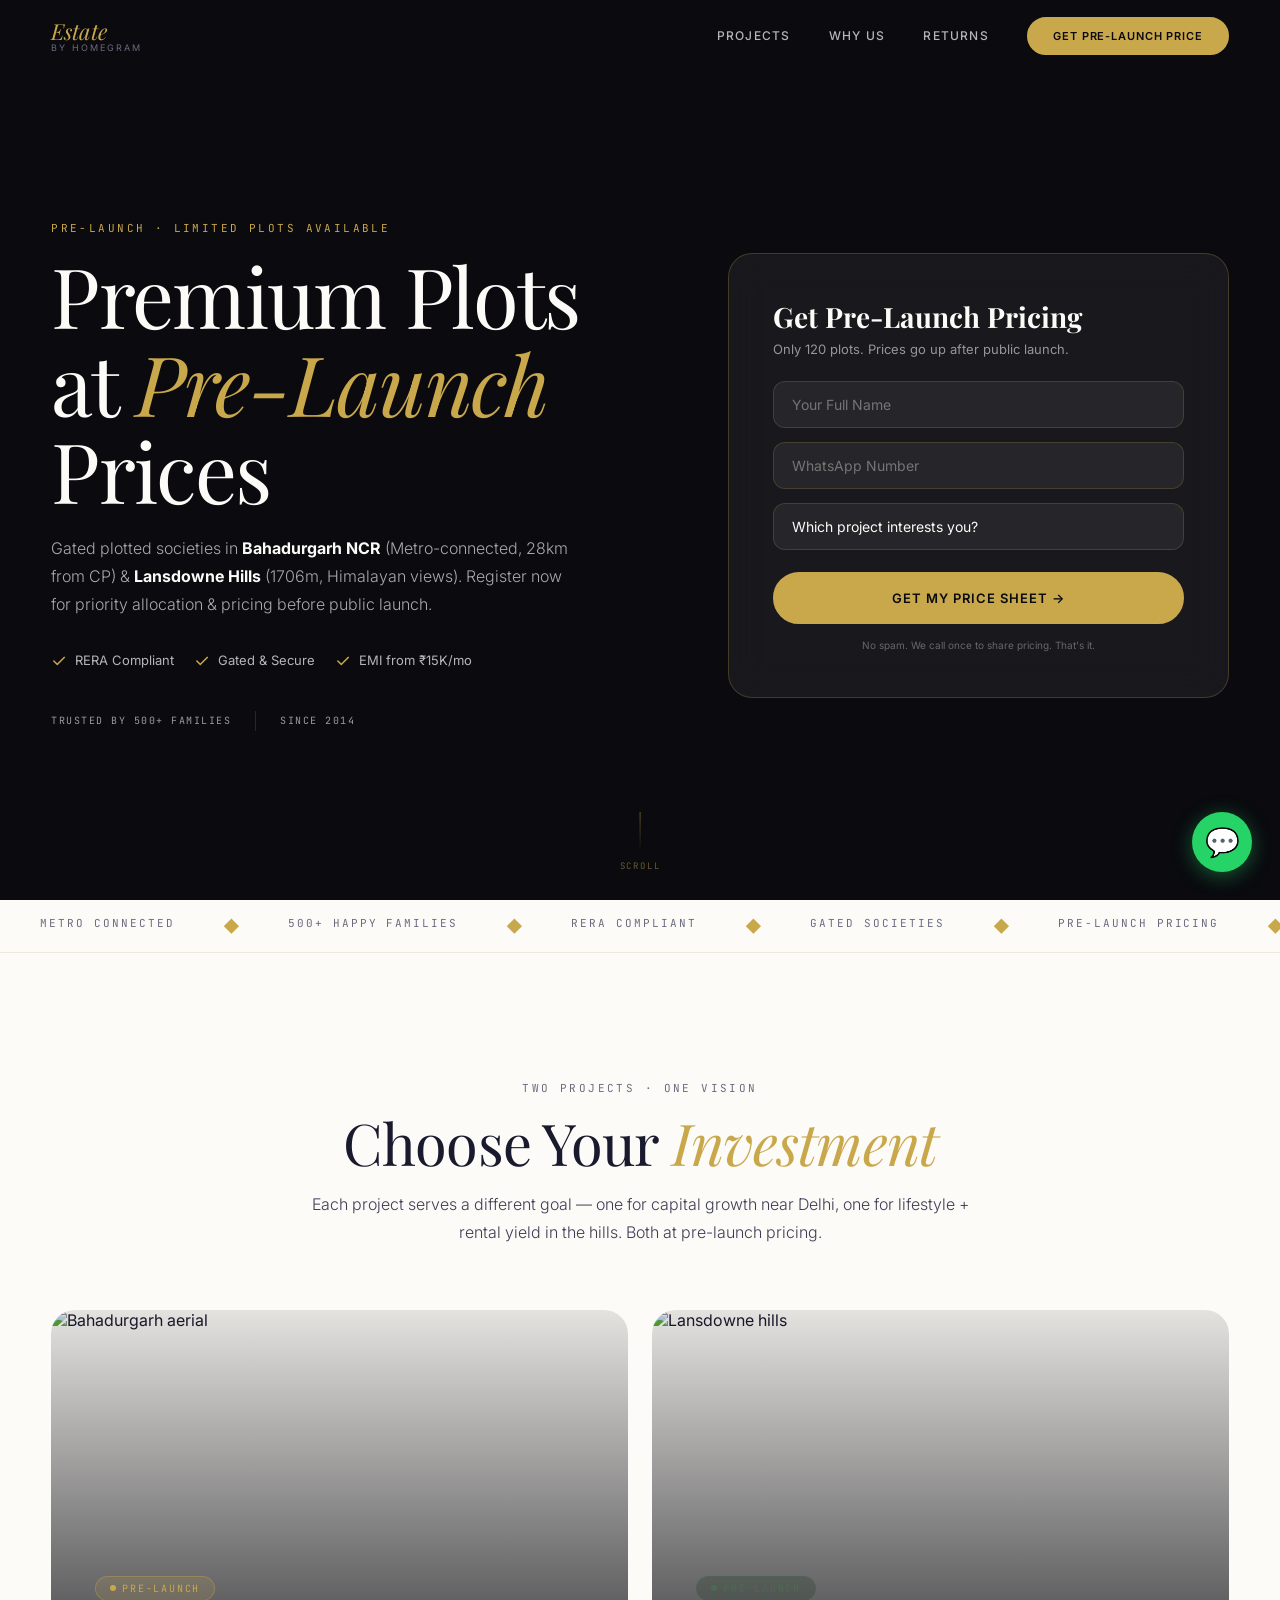
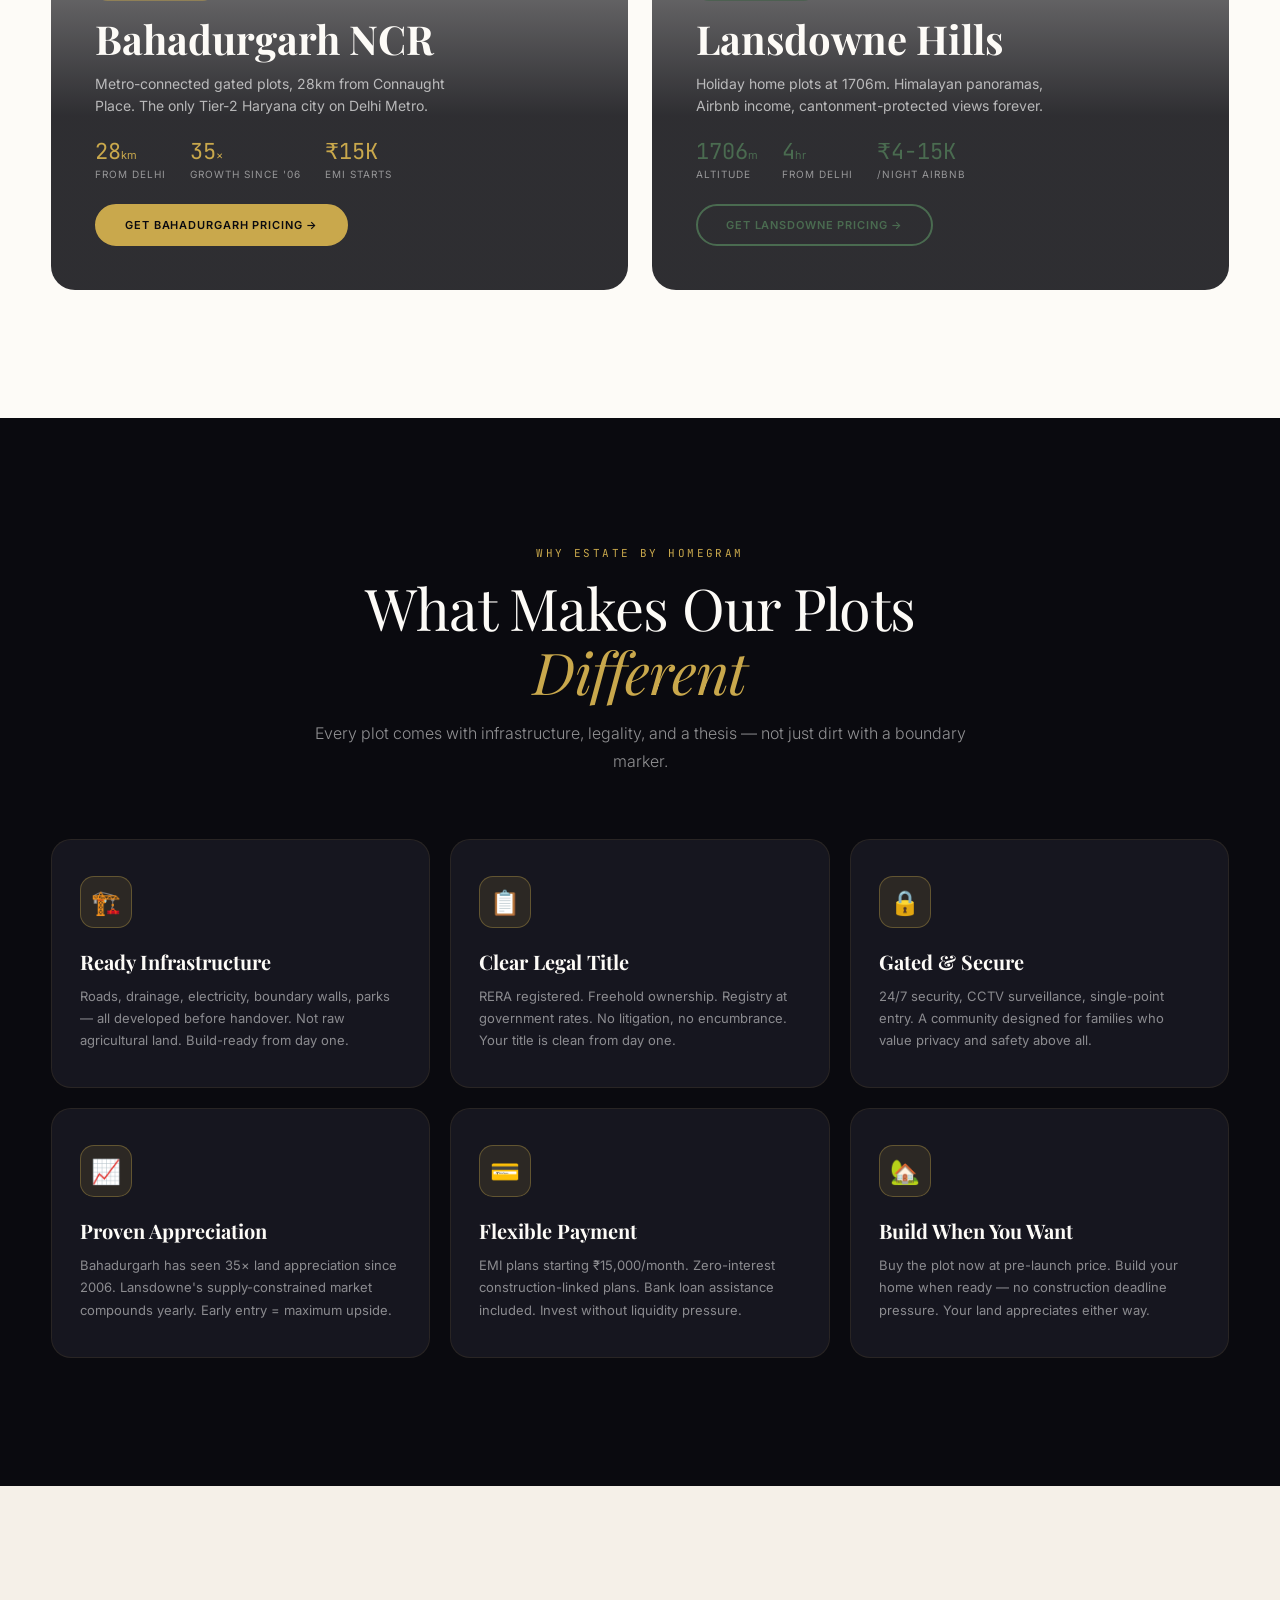
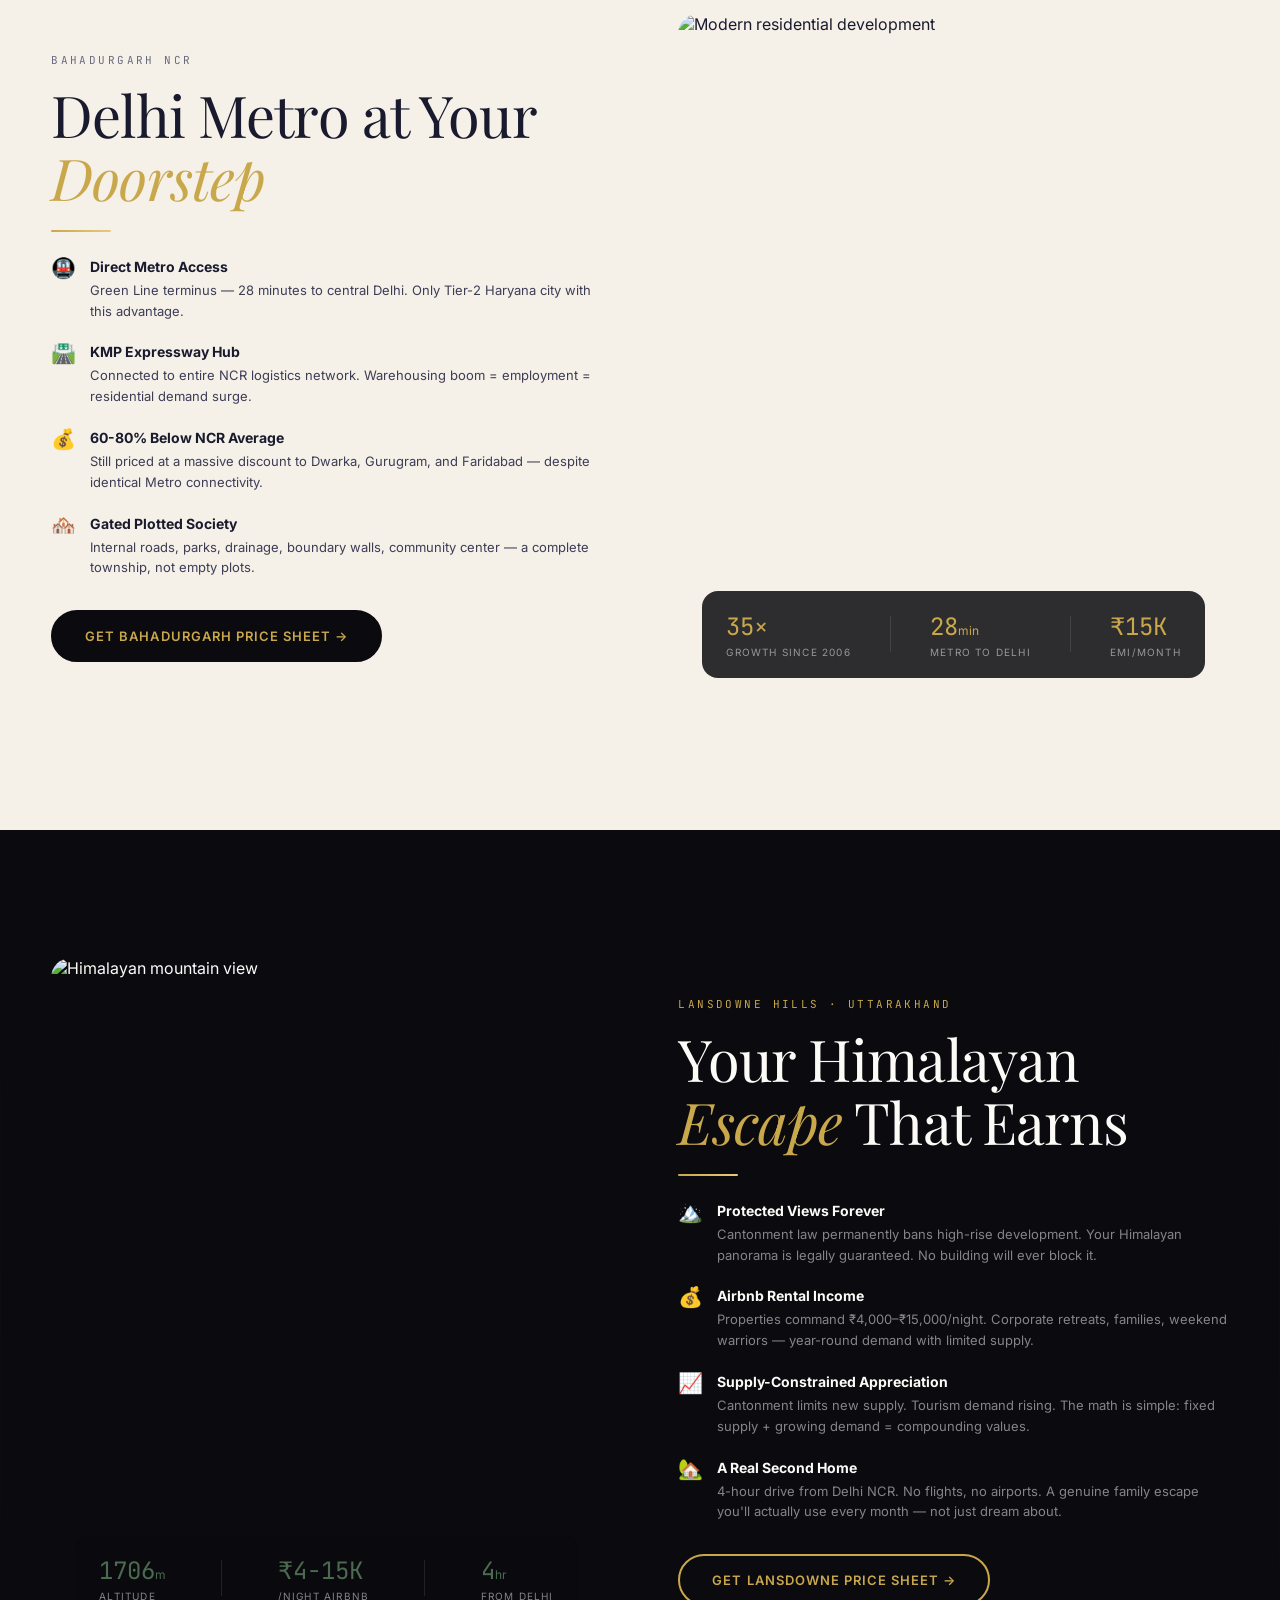
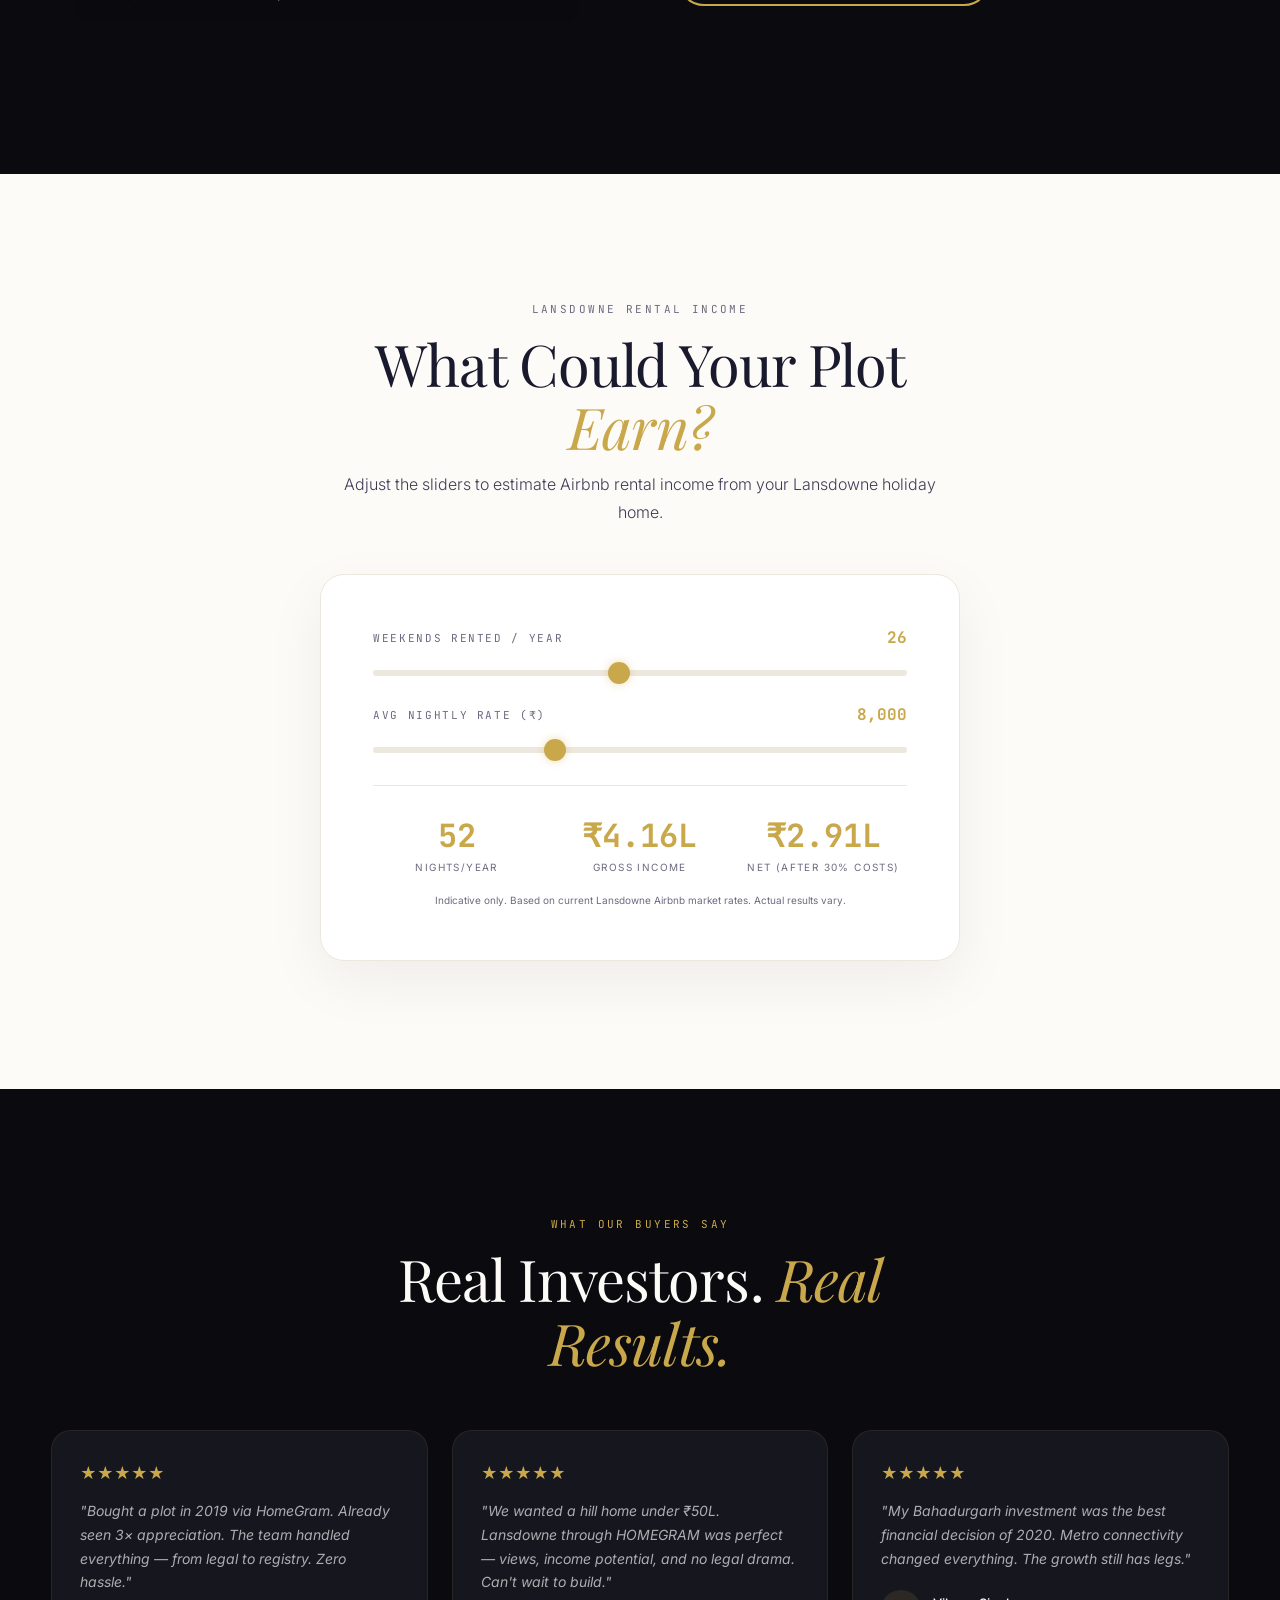
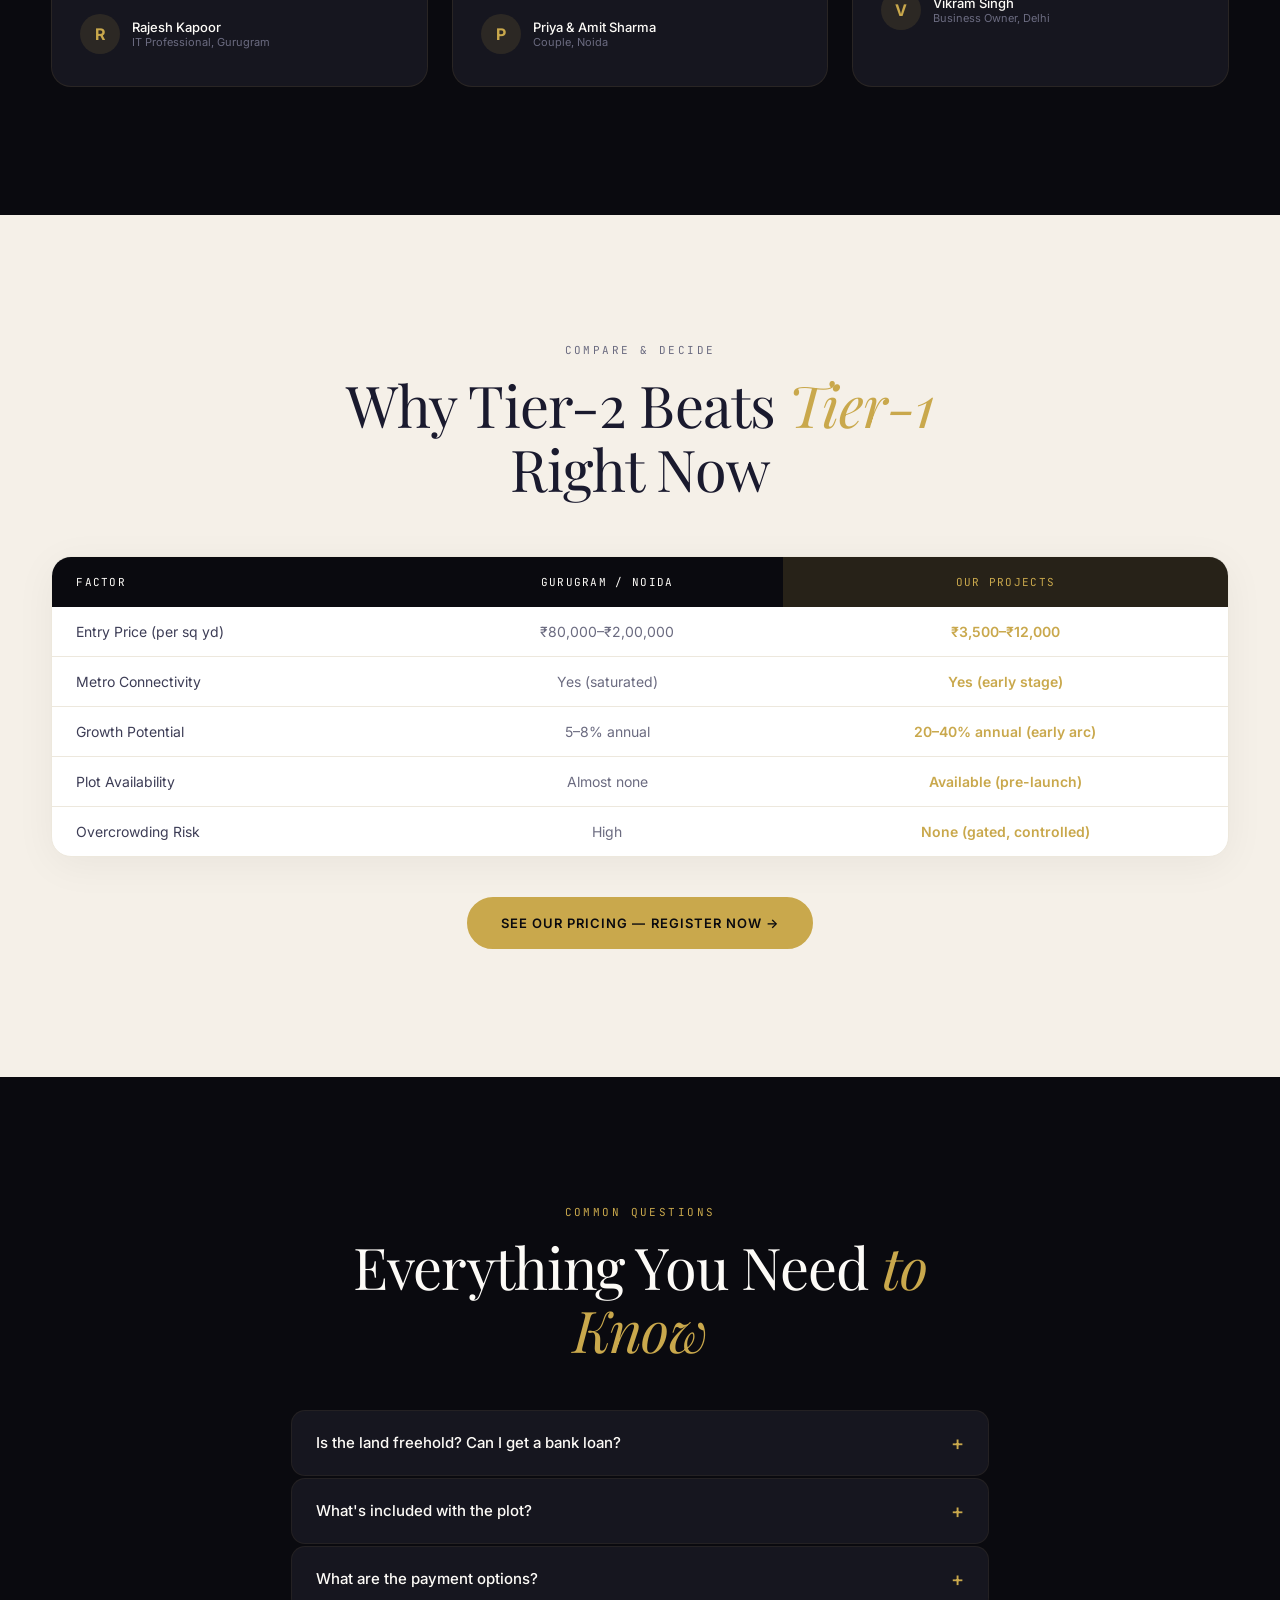
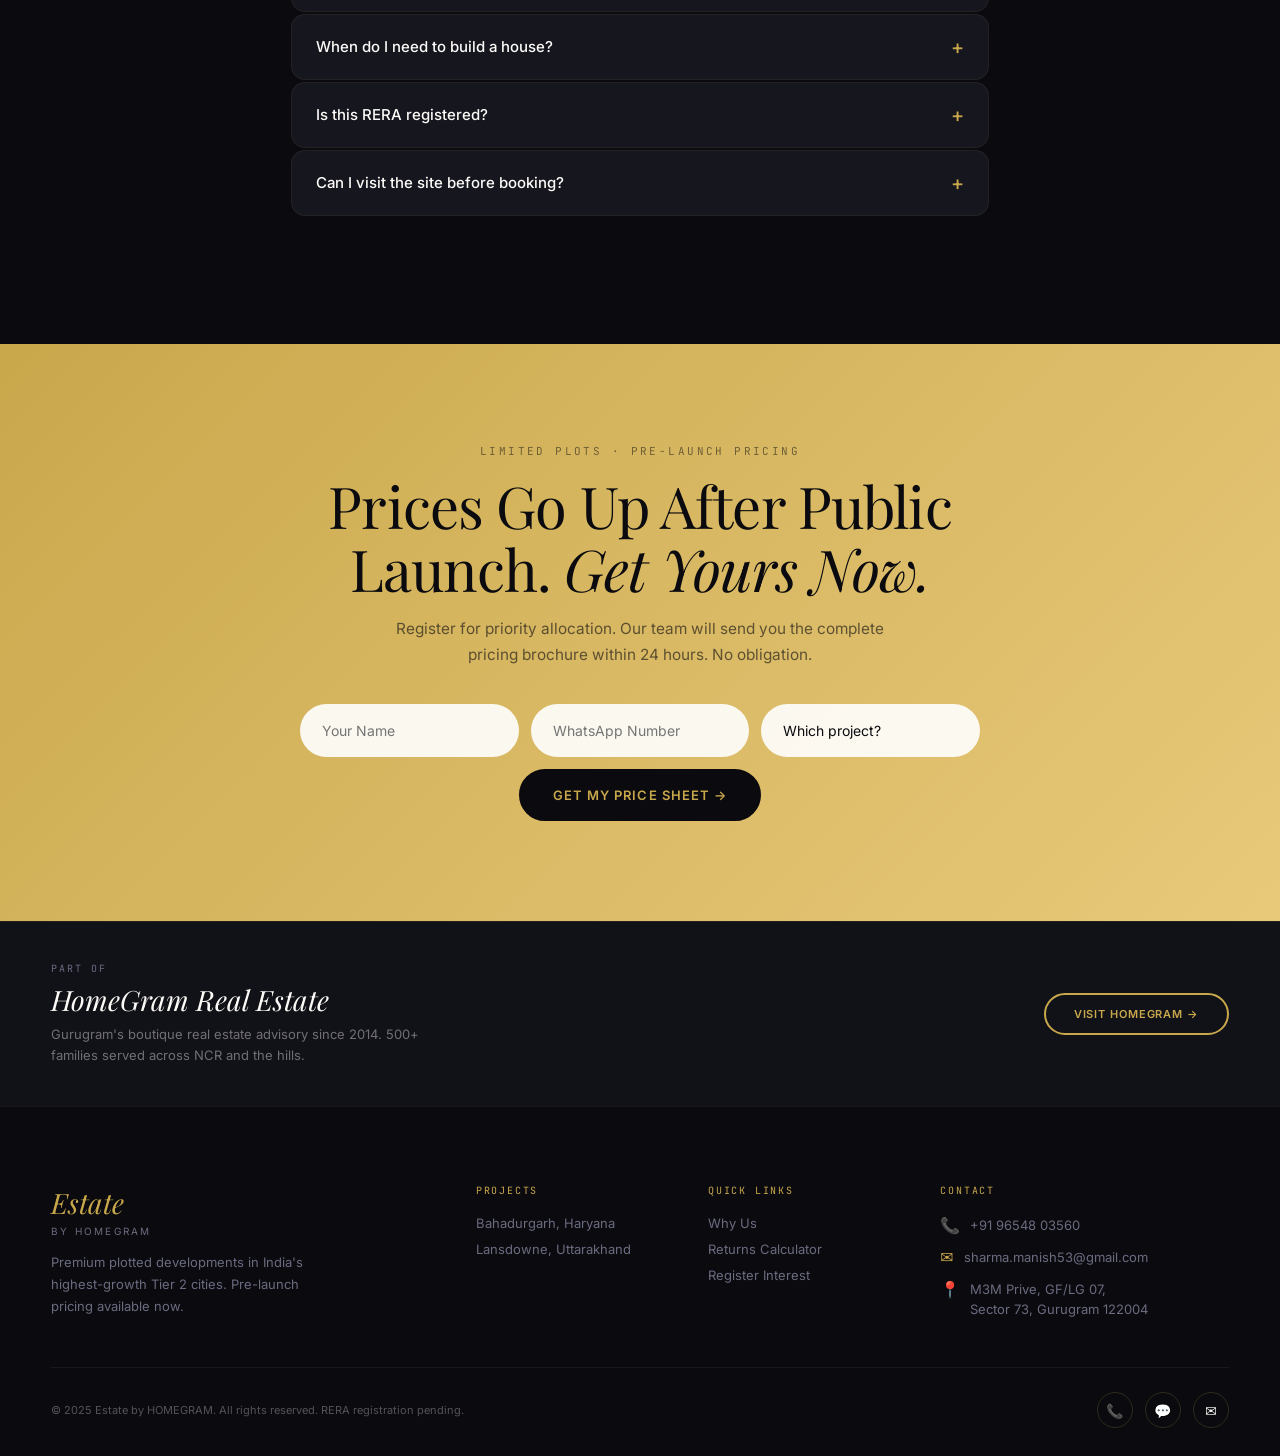
==== index.html @ 1da3786c "Complete redesign: lead-oriented animated landing page - Full viewport video hero with inline lead c" ====
<!DOCTYPE html>
<html lang="en">
<head>
<meta charset="UTF-8">
<meta name="viewport" content="width=device-width, initial-scale=1.0">
<title>Estate by HOMEGRAM — Premium Plotted Developments · Bahadurgarh NCR & Lansdowne Hills</title>
<meta name="description" content="Pre-launch pricing for premium gated plots in Bahadurgarh NCR (Metro-connected) & Lansdowne Hills (Himalayan views). Register for priority access.">
<link rel="preconnect" href="https://fonts.googleapis.com">
<link rel="preconnect" href="https://fonts.gstatic.com" crossorigin>
<link href="https://fonts.googleapis.com/css2?family=Playfair+Display:ital,wght@0,400;0,700;1,400&family=Inter:wght@300;400;500;600;700&family=JetBrains+Mono:wght@300;400&display=swap" rel="stylesheet">
<style>
*,*::before,*::after{box-sizing:border-box;margin:0;padding:0}
:root{
--gold:#C9A84C;--gold-lt:#E8C97A;--gold-glow:rgba(201,168,76,.12);--gold-dim:rgba(201,168,76,.35);
--ink:#0A0A0F;--ink-b:#111118;--ink-c:#16161F;--ink-d:#1C1C28;
--cream:#FDFBF7;--cream-warm:#F5F0E8;--cream-mid:#EDE8DD;
--sage:#2A3D2E;--sage-lt:#4A6B50;
--text-dark:#1A1A2E;--text-mid:#3D3D56;--text-lt:#6B6B80;
--ff-display:'Playfair Display',Georgia,serif;
--ff-body:'Inter',system-ui,sans-serif;
--ff-mono:'JetBrains Mono',monospace;
--ease-out:cubic-bezier(.2,.8,.2,1);--ease-expo:cubic-bezier(.19,1,.22,1);
--nav-h:72px;--max-w:1280px;
}
html{scroll-behavior:smooth;font-size:16px;-webkit-font-smoothing:antialiased}
body{font-family:var(--ff-body);font-weight:400;overflow-x:hidden;background:var(--ink);color:var(--cream)}
a{color:inherit;text-decoration:none}
img,video{display:block;max-width:100%;height:auto}
button{border:none;background:none;cursor:pointer;font-family:inherit}
input,textarea,select{font-family:inherit}
ul,ol{list-style:none}

/* UTILITY */
.container{max-width:var(--max-w);margin:0 auto;padding:0 clamp(20px,4vw,60px)}
.section-dark{background:var(--ink);color:var(--cream);padding:clamp(80px,10vw,140px) 0}
.section-light{background:var(--cream);color:var(--text-dark);padding:clamp(80px,10vw,140px) 0}
.section-cream{background:var(--cream-warm);color:var(--text-dark);padding:clamp(80px,10vw,140px) 0}
.section-gold{background:linear-gradient(135deg,var(--gold),var(--gold-lt));color:var(--ink);padding:clamp(60px,8vw,100px) 0}

.eyebrow{font-family:var(--ff-mono);font-size:11px;letter-spacing:.22em;text-transform:uppercase;margin-bottom:16px;display:block}
.eyebrow-gold{color:var(--gold)}
.eyebrow-dark{color:var(--text-lt)}

.heading-xl{font-family:var(--ff-display);font-weight:400;font-size:clamp(40px,6.5vw,88px);line-height:1.05;letter-spacing:-.02em}
.heading-lg{font-family:var(--ff-display);font-weight:400;font-size:clamp(32px,4.5vw,60px);line-height:1.1;letter-spacing:-.015em}
.heading-md{font-family:var(--ff-display);font-weight:400;font-size:clamp(24px,3vw,40px);line-height:1.15}
.body-lg{font-size:clamp(16px,1.2vw,18px);line-height:1.75;font-weight:300}
.gold-text{color:var(--gold)}
.text-center{text-align:center}

/* BUTTONS */
.btn{display:inline-flex;align-items:center;gap:10px;padding:16px 32px;font-size:13px;font-weight:600;letter-spacing:.08em;text-transform:uppercase;border-radius:60px;transition:all .3s var(--ease-out);cursor:pointer}
.btn-gold{background:var(--gold);color:var(--ink);border:2px solid var(--gold)}
.btn-gold:hover{background:var(--gold-lt);box-shadow:0 12px 40px rgba(201,168,76,.4);transform:translateY(-3px)}
.btn-outline-gold{border:2px solid var(--gold);color:var(--gold);background:transparent}
.btn-outline-gold:hover{background:var(--gold);color:var(--ink);box-shadow:0 8px 32px rgba(201,168,76,.3)}
.btn-white{background:#fff;color:var(--ink);border:2px solid #fff}
.btn-white:hover{background:transparent;color:#fff;border-color:#fff}
.btn-dark{background:var(--ink);color:var(--gold);border:2px solid var(--ink)}
.btn-dark:hover{background:var(--ink-b);box-shadow:0 8px 32px rgba(0,0,0,.3)}

/* REVEAL ANIMATIONS */
.reveal{opacity:0;transform:translateY(30px);transition:opacity .7s var(--ease-expo),transform .7s var(--ease-expo)}
.reveal.visible{opacity:1;transform:translateY(0)}
.reveal-d1{transition-delay:.1s}.reveal-d2{transition-delay:.2s}.reveal-d3{transition-delay:.3s}.reveal-d4{transition-delay:.4s}.reveal-d5{transition-delay:.5s}
@media(prefers-reduced-motion:reduce){.reveal{opacity:1;transform:none;transition:none}}

/* GOLD DIVIDER */
.gold-line{width:60px;height:2px;background:linear-gradient(90deg,var(--gold),var(--gold-lt));border-radius:2px;margin:20px 0}
.gold-line-center{margin:20px auto}
</style>
</head>
<body>


<!-- ============================================================
     STICKY NAV
     ============================================================ -->
<nav id="nav" style="position:fixed;top:0;left:0;right:0;height:var(--nav-h);z-index:9000;display:flex;align-items:center;padding:0 clamp(20px,4vw,60px);transition:background .4s,backdrop-filter .4s,border-color .4s;border-bottom:1px solid transparent;">
  <a href="#hero" style="margin-right:auto;display:flex;flex-direction:column;line-height:1;">
    <span style="font-family:var(--ff-display);font-style:italic;font-size:22px;color:var(--gold);">Estate</span>
    <span style="font-family:var(--ff-body);font-size:9px;letter-spacing:.22em;text-transform:uppercase;color:var(--text-lt);margin-top:1px;">by HOMEGRAM</span>
  </a>
  <div id="nav-links" style="display:flex;align-items:center;gap:clamp(20px,3vw,40px);">
    <a href="#projects" style="font-size:12px;font-weight:500;letter-spacing:.1em;text-transform:uppercase;color:rgba(255,255,255,.7);transition:color .25s;">Projects</a>
    <a href="#why-us" style="font-size:12px;font-weight:500;letter-spacing:.1em;text-transform:uppercase;color:rgba(255,255,255,.7);transition:color .25s;">Why Us</a>
    <a href="#calculator" style="font-size:12px;font-weight:500;letter-spacing:.1em;text-transform:uppercase;color:rgba(255,255,255,.7);transition:color .25s;">Returns</a>
    <a href="#register" class="btn btn-gold" style="padding:10px 24px;font-size:11px;">Get Pre-Launch Price</a>
  </div>
  <button id="hamburger" aria-label="Menu" style="display:none;flex-direction:column;gap:5px;width:28px;padding:4px 0;">
    <span style="display:block;height:2px;background:var(--cream);transition:transform .3s,opacity .3s;"></span>
    <span style="display:block;height:2px;background:var(--cream);transition:transform .3s,opacity .3s;"></span>
    <span style="display:block;height:2px;background:var(--cream);transition:transform .3s,opacity .3s;"></span>
  </button>
</nav>

<!-- ============================================================
     HERO — FULL VIEWPORT VIDEO BG + LEAD FORM
     ============================================================ -->
<section id="hero" style="position:relative;min-height:100svh;display:flex;align-items:center;overflow:hidden;">
  <!-- Video BG -->
  <video autoplay muted loop playsinline style="position:absolute;inset:0;width:100%;height:100%;object-fit:cover;opacity:.5;">
    <source src="https://videos.pexels.com/video-files/3571264/3571264-uhd_2560_1440_30fps.mp4" type="video/mp4">
  </video>
  <div style="position:absolute;inset:0;background:linear-gradient(160deg,rgba(10,10,15,.8) 0%,rgba(10,10,15,.4) 40%,rgba(10,10,15,.85) 100%);"></div>

  <div class="container" style="position:relative;z-index:10;display:grid;grid-template-columns:1.2fr 1fr;gap:clamp(40px,6vw,80px);align-items:center;padding-top:calc(var(--nav-h) + 40px);padding-bottom:60px;">
    <!-- Left: Copy -->
    <div>
      <span class="eyebrow eyebrow-gold reveal">Pre-Launch · Limited Plots Available</span>
      <h1 class="heading-xl reveal reveal-d1" style="color:var(--cream);">Premium Plots<br>at <em class="gold-text" style="font-style:italic;">Pre-Launch</em> Prices</h1>
      <p class="body-lg reveal reveal-d2" style="color:rgba(255,255,255,.65);max-width:520px;margin-top:20px;">Gated plotted societies in <strong style="color:var(--cream);">Bahadurgarh NCR</strong> (Metro-connected, 28km from CP) & <strong style="color:var(--cream);">Lansdowne Hills</strong> (1706m, Himalayan views). Register now for priority allocation & pricing before public launch.</p>
      <div style="display:flex;gap:20px;margin-top:32px;flex-wrap:wrap;" class="reveal reveal-d3">
        <div style="display:flex;align-items:center;gap:8px;"><span style="color:var(--gold);font-size:18px;">✓</span><span style="font-size:13px;color:rgba(255,255,255,.7);">RERA Compliant</span></div>
        <div style="display:flex;align-items:center;gap:8px;"><span style="color:var(--gold);font-size:18px;">✓</span><span style="font-size:13px;color:rgba(255,255,255,.7);">Gated & Secure</span></div>
        <div style="display:flex;align-items:center;gap:8px;"><span style="color:var(--gold);font-size:18px;">✓</span><span style="font-size:13px;color:rgba(255,255,255,.7);">EMI from ₹15K/mo</span></div>
      </div>
      <!-- Trust logos -->
      <div style="margin-top:40px;display:flex;align-items:center;gap:24px;opacity:.6;" class="reveal reveal-d4">
        <span style="font-family:var(--ff-mono);font-size:10px;letter-spacing:.15em;text-transform:uppercase;color:var(--cream);">Trusted by 500+ families</span>
        <span style="width:1px;height:20px;background:rgba(255,255,255,.2);"></span>
        <span style="font-family:var(--ff-mono);font-size:10px;letter-spacing:.15em;text-transform:uppercase;color:var(--cream);">Since 2014</span>
      </div>
    </div>

    <!-- Right: Lead Form -->
    <div class="reveal reveal-d2" style="background:rgba(255,255,255,.06);backdrop-filter:blur(20px);border:1px solid rgba(201,168,76,.25);border-radius:24px;padding:clamp(28px,4vw,44px);">
      <h3 style="font-family:var(--ff-display);font-size:clamp(20px,2.2vw,28px);color:var(--cream);margin-bottom:6px;">Get Pre-Launch Pricing</h3>
      <p style="font-size:13px;color:rgba(255,255,255,.55);margin-bottom:24px;">Only 120 plots. Prices go up after public launch.</p>
      <form id="hero-form" style="display:flex;flex-direction:column;gap:14px;">
        <input type="text" name="name" placeholder="Your Full Name" required style="padding:14px 18px;background:rgba(255,255,255,.06);border:1px solid rgba(201,168,76,.2);border-radius:12px;color:var(--cream);font-size:14px;outline:none;transition:border-color .3s;">
        <input type="tel" name="phone" placeholder="WhatsApp Number" required style="padding:14px 18px;background:rgba(255,255,255,.06);border:1px solid rgba(201,168,76,.2);border-radius:12px;color:var(--cream);font-size:14px;outline:none;transition:border-color .3s;">
        <select name="project" style="padding:14px 18px;background:rgba(255,255,255,.06);border:1px solid rgba(201,168,76,.2);border-radius:12px;color:var(--cream);font-size:14px;outline:none;-webkit-appearance:none;">
          <option value="" style="background:var(--ink);">Which project interests you?</option>
          <option value="bahadurgarh" style="background:var(--ink);">Bahadurgarh NCR (Metro City)</option>
          <option value="lansdowne" style="background:var(--ink);">Lansdowne Hills (Holiday Home)</option>
          <option value="both" style="background:var(--ink);">Both Projects</option>
        </select>
        <button type="submit" class="btn btn-gold" style="width:100%;justify-content:center;margin-top:8px;">
          Get My Price Sheet →
        </button>
        <p style="font-size:10px;color:rgba(255,255,255,.35);text-align:center;line-height:1.5;">No spam. We call once to share pricing. That's it.</p>
      </form>
    </div>
  </div>

  <!-- Scroll indicator -->
  <div style="position:absolute;bottom:28px;left:50%;transform:translateX(-50%);display:flex;flex-direction:column;align-items:center;gap:8px;opacity:.5;">
    <div style="width:1px;height:40px;background:linear-gradient(180deg,var(--gold),transparent);animation:pulse 2s ease-in-out infinite;"></div>
    <span style="font-family:var(--ff-mono);font-size:9px;letter-spacing:.2em;text-transform:uppercase;color:var(--gold);">Scroll</span>
  </div>
</section>


<!-- ============================================================
     SOCIAL PROOF TICKER (light band)
     ============================================================ -->
<div style="background:var(--cream);overflow:hidden;padding:16px 0;border-bottom:1px solid var(--cream-mid);">
  <div id="ticker" style="display:flex;width:max-content;animation:ticker 30s linear infinite;">
    <span style="font-family:var(--ff-mono);font-size:11px;letter-spacing:.18em;text-transform:uppercase;color:var(--text-lt);padding:0 40px;white-space:nowrap;">Metro Connected</span>
    <span style="color:var(--gold);padding:0 8px;">◆</span>
    <span style="font-family:var(--ff-mono);font-size:11px;letter-spacing:.18em;text-transform:uppercase;color:var(--text-lt);padding:0 40px;white-space:nowrap;">500+ Happy Families</span>
    <span style="color:var(--gold);padding:0 8px;">◆</span>
    <span style="font-family:var(--ff-mono);font-size:11px;letter-spacing:.18em;text-transform:uppercase;color:var(--text-lt);padding:0 40px;white-space:nowrap;">RERA Compliant</span>
    <span style="color:var(--gold);padding:0 8px;">◆</span>
    <span style="font-family:var(--ff-mono);font-size:11px;letter-spacing:.18em;text-transform:uppercase;color:var(--text-lt);padding:0 40px;white-space:nowrap;">Gated Societies</span>
    <span style="color:var(--gold);padding:0 8px;">◆</span>
    <span style="font-family:var(--ff-mono);font-size:11px;letter-spacing:.18em;text-transform:uppercase;color:var(--text-lt);padding:0 40px;white-space:nowrap;">Pre-Launch Pricing</span>
    <span style="color:var(--gold);padding:0 8px;">◆</span>
    <span style="font-family:var(--ff-mono);font-size:11px;letter-spacing:.18em;text-transform:uppercase;color:var(--text-lt);padding:0 40px;white-space:nowrap;">EMI from ₹15K/mo</span>
    <span style="color:var(--gold);padding:0 8px;">◆</span>
    <span style="font-family:var(--ff-mono);font-size:11px;letter-spacing:.18em;text-transform:uppercase;color:var(--text-lt);padding:0 40px;white-space:nowrap;">Himalayan Views</span>
    <span style="color:var(--gold);padding:0 8px;">◆</span>
    <span style="font-family:var(--ff-mono);font-size:11px;letter-spacing:.18em;text-transform:uppercase;color:var(--text-lt);padding:0 40px;white-space:nowrap;">Metro Connected</span>
    <span style="color:var(--gold);padding:0 8px;">◆</span>
    <span style="font-family:var(--ff-mono);font-size:11px;letter-spacing:.18em;text-transform:uppercase;color:var(--text-lt);padding:0 40px;white-space:nowrap;">500+ Happy Families</span>
    <span style="color:var(--gold);padding:0 8px;">◆</span>
    <span style="font-family:var(--ff-mono);font-size:11px;letter-spacing:.18em;text-transform:uppercase;color:var(--text-lt);padding:0 40px;white-space:nowrap;">RERA Compliant</span>
    <span style="color:var(--gold);padding:0 8px;">◆</span>
    <span style="font-family:var(--ff-mono);font-size:11px;letter-spacing:.18em;text-transform:uppercase;color:var(--text-lt);padding:0 40px;white-space:nowrap;">Gated Societies</span>
    <span style="color:var(--gold);padding:0 8px;">◆</span>
    <span style="font-family:var(--ff-mono);font-size:11px;letter-spacing:.18em;text-transform:uppercase;color:var(--text-lt);padding:0 40px;white-space:nowrap;">Pre-Launch Pricing</span>
    <span style="color:var(--gold);padding:0 8px;">◆</span>
  </div>
</div>

<!-- ============================================================
     TWO PROJECTS — LIGHT SECTION
     ============================================================ -->
<section id="projects" class="section-light">
  <div class="container">
    <div class="text-center" style="max-width:700px;margin:0 auto 64px;">
      <span class="eyebrow eyebrow-dark reveal">Two Projects · One Vision</span>
      <h2 class="heading-lg reveal reveal-d1" style="color:var(--text-dark);">Choose Your <em class="gold-text" style="font-style:italic;">Investment</em></h2>
      <p class="body-lg reveal reveal-d2" style="color:var(--text-mid);margin-top:16px;">Each project serves a different goal — one for capital growth near Delhi, one for lifestyle + rental yield in the hills. Both at pre-launch pricing.</p>
    </div>

    <div style="display:grid;grid-template-columns:1fr 1fr;gap:24px;">
      <!-- BAHADURGARH CARD -->
      <div class="reveal" style="position:relative;border-radius:24px;overflow:hidden;min-height:580px;display:flex;flex-direction:column;justify-content:flex-end;">
        <img src="https://images.unsplash.com/photo-1486325212027-8081e485255e?w=1000&q=80" alt="Bahadurgarh aerial" style="position:absolute;inset:0;width:100%;height:100%;object-fit:cover;transition:transform .8s var(--ease-expo);">
        <div style="position:absolute;inset:0;background:linear-gradient(180deg,rgba(10,10,15,.1) 0%,rgba(10,10,15,.85) 70%);"></div>
        <div style="position:relative;z-index:10;padding:clamp(28px,4vw,44px);">
          <div style="display:inline-flex;align-items:center;gap:6px;background:rgba(201,168,76,.15);border:1px solid var(--gold-dim);border-radius:999px;padding:5px 14px;font-family:var(--ff-mono);font-size:10px;letter-spacing:.18em;text-transform:uppercase;color:var(--gold);margin-bottom:16px;">
            <span style="width:6px;height:6px;background:var(--gold);border-radius:50%;animation:pulse 2s ease-in-out infinite;"></span>
            Pre-Launch
          </div>
          <h3 style="font-family:var(--ff-display);font-size:clamp(28px,3.5vw,40px);color:var(--cream);line-height:1.1;margin-bottom:12px;">Bahadurgarh NCR</h3>
          <p style="font-size:14px;color:rgba(255,255,255,.65);line-height:1.6;max-width:360px;margin-bottom:20px;">Metro-connected gated plots, 28km from Connaught Place. The only Tier-2 Haryana city on Delhi Metro.</p>
          <div style="display:flex;gap:24px;margin-bottom:24px;">
            <div><span style="font-family:var(--ff-mono);font-size:22px;color:var(--gold);">28</span><span style="font-size:11px;color:var(--gold);">km</span><div style="font-size:10px;color:rgba(255,255,255,.5);letter-spacing:.1em;text-transform:uppercase;margin-top:2px;">From Delhi</div></div>
            <div><span style="font-family:var(--ff-mono);font-size:22px;color:var(--gold);">35</span><span style="font-size:11px;color:var(--gold);">×</span><div style="font-size:10px;color:rgba(255,255,255,.5);letter-spacing:.1em;text-transform:uppercase;margin-top:2px;">Growth Since '06</div></div>
            <div><span style="font-family:var(--ff-mono);font-size:22px;color:var(--gold);">₹15K</span><div style="font-size:10px;color:rgba(255,255,255,.5);letter-spacing:.1em;text-transform:uppercase;margin-top:2px;">EMI Starts</div></div>
          </div>
          <a href="#register" class="btn btn-gold" style="padding:12px 28px;font-size:11px;">Get Bahadurgarh Pricing →</a>
        </div>
      </div>

      <!-- LANSDOWNE CARD -->
      <div class="reveal reveal-d2" style="position:relative;border-radius:24px;overflow:hidden;min-height:580px;display:flex;flex-direction:column;justify-content:flex-end;">
        <img src="https://images.unsplash.com/photo-1506905925346-21bda4d32df4?w=1000&q=80" alt="Lansdowne hills" style="position:absolute;inset:0;width:100%;height:100%;object-fit:cover;transition:transform .8s var(--ease-expo);">
        <div style="position:absolute;inset:0;background:linear-gradient(180deg,rgba(10,10,15,.1) 0%,rgba(10,10,15,.85) 70%);"></div>
        <div style="position:relative;z-index:10;padding:clamp(28px,4vw,44px);">
          <div style="display:inline-flex;align-items:center;gap:6px;background:rgba(42,61,46,.3);border:1px solid rgba(74,107,80,.5);border-radius:999px;padding:5px 14px;font-family:var(--ff-mono);font-size:10px;letter-spacing:.18em;text-transform:uppercase;color:var(--sage-lt);margin-bottom:16px;">
            <span style="width:6px;height:6px;background:var(--sage-lt);border-radius:50%;animation:pulse 2s ease-in-out infinite;"></span>
            Pre-Launch
          </div>
          <h3 style="font-family:var(--ff-display);font-size:clamp(28px,3.5vw,40px);color:var(--cream);line-height:1.1;margin-bottom:12px;">Lansdowne Hills</h3>
          <p style="font-size:14px;color:rgba(255,255,255,.65);line-height:1.6;max-width:360px;margin-bottom:20px;">Holiday home plots at 1706m. Himalayan panoramas, Airbnb income, cantonment-protected views forever.</p>
          <div style="display:flex;gap:24px;margin-bottom:24px;">
            <div><span style="font-family:var(--ff-mono);font-size:22px;color:var(--sage-lt);">1706</span><span style="font-size:11px;color:var(--sage-lt);">m</span><div style="font-size:10px;color:rgba(255,255,255,.5);letter-spacing:.1em;text-transform:uppercase;margin-top:2px;">Altitude</div></div>
            <div><span style="font-family:var(--ff-mono);font-size:22px;color:var(--sage-lt);">4</span><span style="font-size:11px;color:var(--sage-lt);">hr</span><div style="font-size:10px;color:rgba(255,255,255,.5);letter-spacing:.1em;text-transform:uppercase;margin-top:2px;">From Delhi</div></div>
            <div><span style="font-family:var(--ff-mono);font-size:22px;color:var(--sage-lt);">₹4-15K</span><div style="font-size:10px;color:rgba(255,255,255,.5);letter-spacing:.1em;text-transform:uppercase;margin-top:2px;">/Night Airbnb</div></div>
          </div>
          <a href="#register" class="btn btn-outline-gold" style="padding:12px 28px;font-size:11px;border-color:var(--sage-lt);color:var(--sage-lt);">Get Lansdowne Pricing →</a>
        </div>
      </div>
    </div>
  </div>
</section>


<!-- ============================================================
     USP GRID — DARK SECTION (Project-specific USPs, not city history)
     ============================================================ -->
<section id="why-us" class="section-dark">
  <div class="container">
    <div class="text-center" style="max-width:700px;margin:0 auto 64px;">
      <span class="eyebrow eyebrow-gold reveal">Why Estate by HOMEGRAM</span>
      <h2 class="heading-lg reveal reveal-d1">What Makes Our Plots <em class="gold-text" style="font-style:italic;">Different</em></h2>
      <p class="body-lg reveal reveal-d2" style="color:rgba(255,255,255,.55);margin-top:16px;">Every plot comes with infrastructure, legality, and a thesis — not just dirt with a boundary marker.</p>
    </div>

    <div style="display:grid;grid-template-columns:repeat(3,1fr);gap:20px;">
      <!-- USP 1 -->
      <div class="reveal" style="background:var(--ink-c);border:1px solid rgba(201,168,76,.1);border-radius:20px;padding:36px 28px;transition:border-color .3s,transform .4s var(--ease-expo);">
        <div style="width:52px;height:52px;background:var(--gold-glow);border:1px solid var(--gold-dim);border-radius:14px;display:flex;align-items:center;justify-content:center;font-size:24px;margin-bottom:20px;">🏗️</div>
        <h3 style="font-family:var(--ff-display);font-size:20px;color:var(--cream);margin-bottom:10px;">Ready Infrastructure</h3>
        <p style="font-size:13px;line-height:1.7;color:rgba(255,255,255,.5);">Roads, drainage, electricity, boundary walls, parks — all developed before handover. Not raw agricultural land. Build-ready from day one.</p>
      </div>
      <!-- USP 2 -->
      <div class="reveal reveal-d1" style="background:var(--ink-c);border:1px solid rgba(201,168,76,.1);border-radius:20px;padding:36px 28px;transition:border-color .3s,transform .4s var(--ease-expo);">
        <div style="width:52px;height:52px;background:var(--gold-glow);border:1px solid var(--gold-dim);border-radius:14px;display:flex;align-items:center;justify-content:center;font-size:24px;margin-bottom:20px;">📋</div>
        <h3 style="font-family:var(--ff-display);font-size:20px;color:var(--cream);margin-bottom:10px;">Clear Legal Title</h3>
        <p style="font-size:13px;line-height:1.7;color:rgba(255,255,255,.5);">RERA registered. Freehold ownership. Registry at government rates. No litigation, no encumbrance. Your title is clean from day one.</p>
      </div>
      <!-- USP 3 -->
      <div class="reveal reveal-d2" style="background:var(--ink-c);border:1px solid rgba(201,168,76,.1);border-radius:20px;padding:36px 28px;transition:border-color .3s,transform .4s var(--ease-expo);">
        <div style="width:52px;height:52px;background:var(--gold-glow);border:1px solid var(--gold-dim);border-radius:14px;display:flex;align-items:center;justify-content:center;font-size:24px;margin-bottom:20px;">🔒</div>
        <h3 style="font-family:var(--ff-display);font-size:20px;color:var(--cream);margin-bottom:10px;">Gated & Secure</h3>
        <p style="font-size:13px;line-height:1.7;color:rgba(255,255,255,.5);">24/7 security, CCTV surveillance, single-point entry. A community designed for families who value privacy and safety above all.</p>
      </div>
      <!-- USP 4 -->
      <div class="reveal" style="background:var(--ink-c);border:1px solid rgba(201,168,76,.1);border-radius:20px;padding:36px 28px;transition:border-color .3s,transform .4s var(--ease-expo);">
        <div style="width:52px;height:52px;background:var(--gold-glow);border:1px solid var(--gold-dim);border-radius:14px;display:flex;align-items:center;justify-content:center;font-size:24px;margin-bottom:20px;">📈</div>
        <h3 style="font-family:var(--ff-display);font-size:20px;color:var(--cream);margin-bottom:10px;">Proven Appreciation</h3>
        <p style="font-size:13px;line-height:1.7;color:rgba(255,255,255,.5);">Bahadurgarh has seen 35× land appreciation since 2006. Lansdowne's supply-constrained market compounds yearly. Early entry = maximum upside.</p>
      </div>
      <!-- USP 5 -->
      <div class="reveal reveal-d1" style="background:var(--ink-c);border:1px solid rgba(201,168,76,.1);border-radius:20px;padding:36px 28px;transition:border-color .3s,transform .4s var(--ease-expo);">
        <div style="width:52px;height:52px;background:var(--gold-glow);border:1px solid var(--gold-dim);border-radius:14px;display:flex;align-items:center;justify-content:center;font-size:24px;margin-bottom:20px;">💳</div>
        <h3 style="font-family:var(--ff-display);font-size:20px;color:var(--cream);margin-bottom:10px;">Flexible Payment</h3>
        <p style="font-size:13px;line-height:1.7;color:rgba(255,255,255,.5);">EMI plans starting ₹15,000/month. Zero-interest construction-linked plans. Bank loan assistance included. Invest without liquidity pressure.</p>
      </div>
      <!-- USP 6 -->
      <div class="reveal reveal-d2" style="background:var(--ink-c);border:1px solid rgba(201,168,76,.1);border-radius:20px;padding:36px 28px;transition:border-color .3s,transform .4s var(--ease-expo);">
        <div style="width:52px;height:52px;background:var(--gold-glow);border:1px solid var(--gold-dim);border-radius:14px;display:flex;align-items:center;justify-content:center;font-size:24px;margin-bottom:20px;">🏡</div>
        <h3 style="font-family:var(--ff-display);font-size:20px;color:var(--cream);margin-bottom:10px;">Build When You Want</h3>
        <p style="font-size:13px;line-height:1.7;color:rgba(255,255,255,.5);">Buy the plot now at pre-launch price. Build your home when ready — no construction deadline pressure. Your land appreciates either way.</p>
      </div>
    </div>
  </div>
</section>

<!-- ============================================================
     BAHADURGARH DEEP DIVE — LIGHT
     ============================================================ -->
<section class="section-cream">
  <div class="container">
    <div style="display:grid;grid-template-columns:1fr 1fr;gap:clamp(40px,6vw,80px);align-items:center;">
      <div>
        <span class="eyebrow eyebrow-dark reveal">Bahadurgarh NCR</span>
        <h2 class="heading-lg reveal reveal-d1" style="color:var(--text-dark);">Delhi Metro at Your <em class="gold-text" style="font-style:italic;">Doorstep</em></h2>
        <div class="gold-line reveal reveal-d2"></div>
        <div class="reveal reveal-d2" style="display:flex;flex-direction:column;gap:20px;margin-top:24px;">
          <div style="display:flex;gap:14px;align-items:flex-start;">
            <span style="color:var(--gold);font-size:20px;flex-shrink:0;">🚇</span>
            <div><strong style="font-size:14px;color:var(--text-dark);">Direct Metro Access</strong><p style="font-size:13px;color:var(--text-mid);line-height:1.6;margin-top:4px;">Green Line terminus — 28 minutes to central Delhi. Only Tier-2 Haryana city with this advantage.</p></div>
          </div>
          <div style="display:flex;gap:14px;align-items:flex-start;">
            <span style="color:var(--gold);font-size:20px;flex-shrink:0;">🛣️</span>
            <div><strong style="font-size:14px;color:var(--text-dark);">KMP Expressway Hub</strong><p style="font-size:13px;color:var(--text-mid);line-height:1.6;margin-top:4px;">Connected to entire NCR logistics network. Warehousing boom = employment = residential demand surge.</p></div>
          </div>
          <div style="display:flex;gap:14px;align-items:flex-start;">
            <span style="color:var(--gold);font-size:20px;flex-shrink:0;">💰</span>
            <div><strong style="font-size:14px;color:var(--text-dark);">60-80% Below NCR Average</strong><p style="font-size:13px;color:var(--text-mid);line-height:1.6;margin-top:4px;">Still priced at a massive discount to Dwarka, Gurugram, and Faridabad — despite identical Metro connectivity.</p></div>
          </div>
          <div style="display:flex;gap:14px;align-items:flex-start;">
            <span style="color:var(--gold);font-size:20px;flex-shrink:0;">🏘️</span>
            <div><strong style="font-size:14px;color:var(--text-dark);">Gated Plotted Society</strong><p style="font-size:13px;color:var(--text-mid);line-height:1.6;margin-top:4px;">Internal roads, parks, drainage, boundary walls, community center — a complete township, not empty plots.</p></div>
          </div>
        </div>
        <a href="#register" class="btn btn-dark reveal reveal-d3" style="margin-top:32px;">Get Bahadurgarh Price Sheet →</a>
      </div>
      <div class="reveal reveal-d2" style="position:relative;border-radius:20px;overflow:hidden;aspect-ratio:4/5;">
        <img src="https://images.unsplash.com/photo-1545324418-cc1a3fa10c00?w=800&q=80" alt="Modern residential development" style="width:100%;height:100%;object-fit:cover;">
        <div style="position:absolute;bottom:24px;left:24px;right:24px;background:rgba(10,10,15,.85);backdrop-filter:blur(12px);border-radius:16px;padding:20px 24px;display:flex;justify-content:space-between;align-items:center;">
          <div><span style="font-family:var(--ff-mono);font-size:24px;color:var(--gold);">35×</span><div style="font-size:10px;color:rgba(255,255,255,.5);letter-spacing:.12em;text-transform:uppercase;margin-top:4px;">Growth Since 2006</div></div>
          <div style="width:1px;height:36px;background:rgba(255,255,255,.1);"></div>
          <div><span style="font-family:var(--ff-mono);font-size:24px;color:var(--gold);">28</span><span style="font-size:12px;color:var(--gold);">min</span><div style="font-size:10px;color:rgba(255,255,255,.5);letter-spacing:.12em;text-transform:uppercase;margin-top:4px;">Metro to Delhi</div></div>
          <div style="width:1px;height:36px;background:rgba(255,255,255,.1);"></div>
          <div><span style="font-family:var(--ff-mono);font-size:24px;color:var(--gold);">₹15K</span><div style="font-size:10px;color:rgba(255,255,255,.5);letter-spacing:.12em;text-transform:uppercase;margin-top:4px;">EMI/Month</div></div>
        </div>
      </div>
    </div>
  </div>
</section>


<!-- ============================================================
     LANSDOWNE DEEP DIVE — DARK
     ============================================================ -->
<section class="section-dark" style="position:relative;overflow:hidden;">
  <div style="position:absolute;inset:0;opacity:.15;">
    <img src="https://images.unsplash.com/photo-1506905925346-21bda4d32df4?w=1600&q=60" alt="" style="width:100%;height:100%;object-fit:cover;">
  </div>
  <div style="position:absolute;inset:0;background:linear-gradient(180deg,var(--ink) 0%,rgba(10,10,15,.9) 50%,var(--ink) 100%);"></div>
  <div class="container" style="position:relative;z-index:10;">
    <div style="display:grid;grid-template-columns:1fr 1fr;gap:clamp(40px,6vw,80px);align-items:center;">
      <div class="reveal" style="position:relative;border-radius:20px;overflow:hidden;aspect-ratio:4/5;">
        <img src="https://images.unsplash.com/photo-1464822759023-fed622ff2c3b?w=800&q=80" alt="Himalayan mountain view" style="width:100%;height:100%;object-fit:cover;">
        <div style="position:absolute;bottom:24px;left:24px;right:24px;background:rgba(10,10,15,.85);backdrop-filter:blur(12px);border-radius:16px;padding:20px 24px;display:flex;justify-content:space-between;align-items:center;">
          <div><span style="font-family:var(--ff-mono);font-size:24px;color:var(--sage-lt);">1706</span><span style="font-size:12px;color:var(--sage-lt);">m</span><div style="font-size:10px;color:rgba(255,255,255,.5);letter-spacing:.12em;text-transform:uppercase;margin-top:4px;">Altitude</div></div>
          <div style="width:1px;height:36px;background:rgba(255,255,255,.1);"></div>
          <div><span style="font-family:var(--ff-mono);font-size:24px;color:var(--sage-lt);">₹4-15K</span><div style="font-size:10px;color:rgba(255,255,255,.5);letter-spacing:.12em;text-transform:uppercase;margin-top:4px;">/Night Airbnb</div></div>
          <div style="width:1px;height:36px;background:rgba(255,255,255,.1);"></div>
          <div><span style="font-family:var(--ff-mono);font-size:24px;color:var(--sage-lt);">4</span><span style="font-size:12px;color:var(--sage-lt);">hr</span><div style="font-size:10px;color:rgba(255,255,255,.5);letter-spacing:.12em;text-transform:uppercase;margin-top:4px;">From Delhi</div></div>
        </div>
      </div>
      <div>
        <span class="eyebrow eyebrow-gold reveal">Lansdowne Hills · Uttarakhand</span>
        <h2 class="heading-lg reveal reveal-d1">Your Himalayan <em class="gold-text" style="font-style:italic;">Escape</em> That Earns</h2>
        <div class="gold-line reveal reveal-d2"></div>
        <div class="reveal reveal-d2" style="display:flex;flex-direction:column;gap:20px;margin-top:24px;">
          <div style="display:flex;gap:14px;align-items:flex-start;">
            <span style="color:var(--sage-lt);font-size:20px;flex-shrink:0;">🏔️</span>
            <div><strong style="font-size:14px;color:var(--cream);">Protected Views Forever</strong><p style="font-size:13px;color:rgba(255,255,255,.5);line-height:1.6;margin-top:4px;">Cantonment law permanently bans high-rise development. Your Himalayan panorama is legally guaranteed. No building will ever block it.</p></div>
          </div>
          <div style="display:flex;gap:14px;align-items:flex-start;">
            <span style="color:var(--sage-lt);font-size:20px;flex-shrink:0;">💰</span>
            <div><strong style="font-size:14px;color:var(--cream);">Airbnb Rental Income</strong><p style="font-size:13px;color:rgba(255,255,255,.5);line-height:1.6;margin-top:4px;">Properties command ₹4,000–₹15,000/night. Corporate retreats, families, weekend warriors — year-round demand with limited supply.</p></div>
          </div>
          <div style="display:flex;gap:14px;align-items:flex-start;">
            <span style="color:var(--sage-lt);font-size:20px;flex-shrink:0;">📈</span>
            <div><strong style="font-size:14px;color:var(--cream);">Supply-Constrained Appreciation</strong><p style="font-size:13px;color:rgba(255,255,255,.5);line-height:1.6;margin-top:4px;">Cantonment limits new supply. Tourism demand rising. The math is simple: fixed supply + growing demand = compounding values.</p></div>
          </div>
          <div style="display:flex;gap:14px;align-items:flex-start;">
            <span style="color:var(--sage-lt);font-size:20px;flex-shrink:0;">🏡</span>
            <div><strong style="font-size:14px;color:var(--cream);">A Real Second Home</strong><p style="font-size:13px;color:rgba(255,255,255,.5);line-height:1.6;margin-top:4px;">4-hour drive from Delhi NCR. No flights, no airports. A genuine family escape you'll actually use every month — not just dream about.</p></div>
          </div>
        </div>
        <a href="#register" class="btn btn-outline-gold reveal reveal-d3" style="margin-top:32px;">Get Lansdowne Price Sheet →</a>
      </div>
    </div>
  </div>
</section>

<!-- ============================================================
     YIELD CALCULATOR — LIGHT SECTION
     ============================================================ -->
<section id="calculator" class="section-light">
  <div class="container">
    <div class="text-center" style="max-width:640px;margin:0 auto 48px;">
      <span class="eyebrow eyebrow-dark reveal">Lansdowne Rental Income</span>
      <h2 class="heading-lg reveal reveal-d1" style="color:var(--text-dark);">What Could Your Plot <em class="gold-text" style="font-style:italic;">Earn?</em></h2>
      <p class="body-lg reveal reveal-d2" style="color:var(--text-mid);margin-top:12px;">Adjust the sliders to estimate Airbnb rental income from your Lansdowne holiday home.</p>
    </div>
    <div class="reveal reveal-d2" style="max-width:640px;margin:0 auto;background:#fff;border:1px solid var(--cream-mid);border-radius:24px;padding:clamp(32px,5vw,52px);box-shadow:0 20px 60px rgba(0,0,0,.06);">
      <div style="display:flex;justify-content:space-between;align-items:center;margin-bottom:12px;">
        <label style="font-family:var(--ff-mono);font-size:11px;letter-spacing:.15em;text-transform:uppercase;color:var(--text-lt);">Weekends Rented / Year</label>
        <span id="calc-w-val" style="font-family:var(--ff-mono);font-size:16px;color:var(--gold);font-weight:700;">26</span>
      </div>
      <input type="range" id="calc-w" min="4" max="52" value="26" style="width:100%;height:6px;-webkit-appearance:none;appearance:none;background:var(--cream-mid);border-radius:6px;outline:none;margin-bottom:28px;cursor:pointer;">
      <div style="display:flex;justify-content:space-between;align-items:center;margin-bottom:12px;">
        <label style="font-family:var(--ff-mono);font-size:11px;letter-spacing:.15em;text-transform:uppercase;color:var(--text-lt);">Avg Nightly Rate (₹)</label>
        <span id="calc-r-val" style="font-family:var(--ff-mono);font-size:16px;color:var(--gold);font-weight:700;">8,000</span>
      </div>
      <input type="range" id="calc-r" min="3000" max="18000" value="8000" step="500" style="width:100%;height:6px;-webkit-appearance:none;appearance:none;background:var(--cream-mid);border-radius:6px;outline:none;margin-bottom:32px;cursor:pointer;">
      <div style="display:grid;grid-template-columns:repeat(3,1fr);gap:16px;padding-top:28px;border-top:1px solid var(--cream-mid);">
        <div style="text-align:center;"><div id="calc-nights" style="font-family:var(--ff-mono);font-size:clamp(22px,3vw,32px);color:var(--gold);font-weight:700;">52</div><div style="font-size:10px;letter-spacing:.14em;text-transform:uppercase;color:var(--text-lt);margin-top:4px;">Nights/Year</div></div>
        <div style="text-align:center;"><div id="calc-gross" style="font-family:var(--ff-mono);font-size:clamp(22px,3vw,32px);color:var(--gold);font-weight:700;">₹4.16L</div><div style="font-size:10px;letter-spacing:.14em;text-transform:uppercase;color:var(--text-lt);margin-top:4px;">Gross Income</div></div>
        <div style="text-align:center;"><div id="calc-net" style="font-family:var(--ff-mono);font-size:clamp(22px,3vw,32px);color:var(--gold);font-weight:700;">₹2.91L</div><div style="font-size:10px;letter-spacing:.14em;text-transform:uppercase;color:var(--text-lt);margin-top:4px;">Net (After 30% Costs)</div></div>
      </div>
      <p style="font-size:10px;color:var(--text-lt);text-align:center;margin-top:20px;line-height:1.5;">Indicative only. Based on current Lansdowne Airbnb market rates. Actual results vary.</p>
    </div>
  </div>
</section>


<!-- ============================================================
     TESTIMONIALS / SOCIAL PROOF — DARK
     ============================================================ -->
<section class="section-dark">
  <div class="container">
    <div class="text-center" style="max-width:640px;margin:0 auto 56px;">
      <span class="eyebrow eyebrow-gold reveal">What Our Buyers Say</span>
      <h2 class="heading-lg reveal reveal-d1">Real Investors. <em class="gold-text" style="font-style:italic;">Real Results.</em></h2>
    </div>
    <div style="display:grid;grid-template-columns:repeat(3,1fr);gap:24px;">
      <div class="reveal" style="background:var(--ink-c);border:1px solid rgba(201,168,76,.1);border-radius:20px;padding:32px 28px;">
        <div style="display:flex;gap:4px;margin-bottom:16px;color:var(--gold);font-size:16px;">★★★★★</div>
        <p style="font-size:14px;color:rgba(255,255,255,.65);line-height:1.7;font-style:italic;margin-bottom:20px;">"Bought a plot in 2019 via HomeGram. Already seen 3× appreciation. The team handled everything — from legal to registry. Zero hassle."</p>
        <div style="display:flex;align-items:center;gap:12px;">
          <div style="width:40px;height:40px;background:var(--gold-glow);border-radius:50%;display:flex;align-items:center;justify-content:center;font-size:16px;color:var(--gold);font-weight:700;">R</div>
          <div><div style="font-size:13px;color:var(--cream);font-weight:500;">Rajesh Kapoor</div><div style="font-size:11px;color:var(--text-lt);">IT Professional, Gurugram</div></div>
        </div>
      </div>
      <div class="reveal reveal-d1" style="background:var(--ink-c);border:1px solid rgba(201,168,76,.1);border-radius:20px;padding:32px 28px;">
        <div style="display:flex;gap:4px;margin-bottom:16px;color:var(--gold);font-size:16px;">★★★★★</div>
        <p style="font-size:14px;color:rgba(255,255,255,.65);line-height:1.7;font-style:italic;margin-bottom:20px;">"We wanted a hill home under ₹50L. Lansdowne through HOMEGRAM was perfect — views, income potential, and no legal drama. Can't wait to build."</p>
        <div style="display:flex;align-items:center;gap:12px;">
          <div style="width:40px;height:40px;background:var(--gold-glow);border-radius:50%;display:flex;align-items:center;justify-content:center;font-size:16px;color:var(--gold);font-weight:700;">P</div>
          <div><div style="font-size:13px;color:var(--cream);font-weight:500;">Priya & Amit Sharma</div><div style="font-size:11px;color:var(--text-lt);">Couple, Noida</div></div>
        </div>
      </div>
      <div class="reveal reveal-d2" style="background:var(--ink-c);border:1px solid rgba(201,168,76,.1);border-radius:20px;padding:32px 28px;">
        <div style="display:flex;gap:4px;margin-bottom:16px;color:var(--gold);font-size:16px;">★★★★★</div>
        <p style="font-size:14px;color:rgba(255,255,255,.65);line-height:1.7;font-style:italic;margin-bottom:20px;">"My Bahadurgarh investment was the best financial decision of 2020. Metro connectivity changed everything. The growth still has legs."</p>
        <div style="display:flex;align-items:center;gap:12px;">
          <div style="width:40px;height:40px;background:var(--gold-glow);border-radius:50%;display:flex;align-items:center;justify-content:center;font-size:16px;color:var(--gold);font-weight:700;">V</div>
          <div><div style="font-size:13px;color:var(--cream);font-weight:500;">Vikram Singh</div><div style="font-size:11px;color:var(--text-lt);">Business Owner, Delhi</div></div>
        </div>
      </div>
    </div>
  </div>
</section>

<!-- ============================================================
     COMPARISON TABLE — CREAM SECTION
     ============================================================ -->
<section class="section-cream">
  <div class="container">
    <div class="text-center" style="max-width:700px;margin:0 auto 56px;">
      <span class="eyebrow eyebrow-dark reveal">Compare & Decide</span>
      <h2 class="heading-lg reveal reveal-d1" style="color:var(--text-dark);">Why Tier-2 Beats <em class="gold-text" style="font-style:italic;">Tier-1</em> Right Now</h2>
    </div>
    <div class="reveal reveal-d2" style="background:#fff;border-radius:20px;overflow:hidden;box-shadow:0 8px 40px rgba(0,0,0,.05);border:1px solid var(--cream-mid);">
      <table style="width:100%;border-collapse:collapse;font-size:14px;">
        <thead>
          <tr style="background:var(--ink);color:var(--cream);">
            <th style="padding:18px 24px;text-align:left;font-family:var(--ff-mono);font-size:11px;letter-spacing:.12em;text-transform:uppercase;font-weight:400;">Factor</th>
            <th style="padding:18px 24px;text-align:center;font-family:var(--ff-mono);font-size:11px;letter-spacing:.12em;text-transform:uppercase;font-weight:400;">Gurugram / Noida</th>
            <th style="padding:18px 24px;text-align:center;font-family:var(--ff-mono);font-size:11px;letter-spacing:.12em;text-transform:uppercase;font-weight:400;background:rgba(201,168,76,.15);color:var(--gold);">Our Projects</th>
          </tr>
        </thead>
        <tbody>
          <tr style="border-bottom:1px solid var(--cream-mid);">
            <td style="padding:16px 24px;color:var(--text-mid);">Entry Price (per sq yd)</td>
            <td style="padding:16px 24px;text-align:center;color:var(--text-lt);">₹80,000–₹2,00,000</td>
            <td style="padding:16px 24px;text-align:center;color:var(--gold);font-weight:600;">₹3,500–₹12,000</td>
          </tr>
          <tr style="border-bottom:1px solid var(--cream-mid);">
            <td style="padding:16px 24px;color:var(--text-mid);">Metro Connectivity</td>
            <td style="padding:16px 24px;text-align:center;color:var(--text-lt);">Yes (saturated)</td>
            <td style="padding:16px 24px;text-align:center;color:var(--gold);font-weight:600;">Yes (early stage)</td>
          </tr>
          <tr style="border-bottom:1px solid var(--cream-mid);">
            <td style="padding:16px 24px;color:var(--text-mid);">Growth Potential</td>
            <td style="padding:16px 24px;text-align:center;color:var(--text-lt);">5–8% annual</td>
            <td style="padding:16px 24px;text-align:center;color:var(--gold);font-weight:600;">20–40% annual (early arc)</td>
          </tr>
          <tr style="border-bottom:1px solid var(--cream-mid);">
            <td style="padding:16px 24px;color:var(--text-mid);">Plot Availability</td>
            <td style="padding:16px 24px;text-align:center;color:var(--text-lt);">Almost none</td>
            <td style="padding:16px 24px;text-align:center;color:var(--gold);font-weight:600;">Available (pre-launch)</td>
          </tr>
          <tr>
            <td style="padding:16px 24px;color:var(--text-mid);">Overcrowding Risk</td>
            <td style="padding:16px 24px;text-align:center;color:var(--text-lt);">High</td>
            <td style="padding:16px 24px;text-align:center;color:var(--gold);font-weight:600;">None (gated, controlled)</td>
          </tr>
        </tbody>
      </table>
    </div>
    <div class="text-center reveal reveal-d3" style="margin-top:40px;">
      <a href="#register" class="btn btn-gold">See Our Pricing — Register Now →</a>
    </div>
  </div>
</section>

<!-- ============================================================
     FAQ — DARK
     ============================================================ -->
<section class="section-dark">
  <div class="container" style="max-width:800px;">
    <div class="text-center" style="margin-bottom:48px;">
      <span class="eyebrow eyebrow-gold reveal">Common Questions</span>
      <h2 class="heading-lg reveal reveal-d1">Everything You Need <em class="gold-text" style="font-style:italic;">to Know</em></h2>
    </div>
    <div style="display:flex;flex-direction:column;gap:2px;" class="reveal reveal-d2">
      <details style="background:var(--ink-c);border:1px solid rgba(201,168,76,.08);border-radius:14px;padding:0;">
        <summary style="padding:20px 24px;cursor:pointer;font-size:15px;font-weight:500;color:var(--cream);list-style:none;display:flex;justify-content:space-between;align-items:center;">Is the land freehold? Can I get a bank loan?<span style="color:var(--gold);font-size:20px;transition:transform .3s;">+</span></summary>
        <div style="padding:0 24px 20px;font-size:13px;color:rgba(255,255,255,.55);line-height:1.7;">Yes. All plots are freehold ownership with clean titles. Registry happens at government sub-registrar rates. Bank loans are available — we assist with documentation for all major banks including SBI, HDFC, and ICICI.</div>
      </details>
      <details style="background:var(--ink-c);border:1px solid rgba(201,168,76,.08);border-radius:14px;padding:0;">
        <summary style="padding:20px 24px;cursor:pointer;font-size:15px;font-weight:500;color:var(--cream);list-style:none;display:flex;justify-content:space-between;align-items:center;">What's included with the plot?<span style="color:var(--gold);font-size:20px;transition:transform .3s;">+</span></summary>
        <div style="padding:0 24px 20px;font-size:13px;color:rgba(255,255,255,.55);line-height:1.7;">Every plot comes within a gated society with internal roads (20–40 ft), underground drainage, electricity connections, boundary walls, landscaped parks, community center, and 24/7 security with CCTV. Not raw land — a complete residential environment.</div>
      </details>
      <details style="background:var(--ink-c);border:1px solid rgba(201,168,76,.08);border-radius:14px;padding:0;">
        <summary style="padding:20px 24px;cursor:pointer;font-size:15px;font-weight:500;color:var(--cream);list-style:none;display:flex;justify-content:space-between;align-items:center;">What are the payment options?<span style="color:var(--gold);font-size:20px;transition:transform .3s;">+</span></summary>
        <div style="padding:0 24px 20px;font-size:13px;color:rgba(255,255,255,.55);line-height:1.7;">Flexible plans: (1) Full payment with discount, (2) Construction-linked plan (pay in stages as development progresses), (3) EMI via bank loan starting from ₹15,000/month. No penalty for early closure.</div>
      </details>
      <details style="background:var(--ink-c);border:1px solid rgba(201,168,76,.08);border-radius:14px;padding:0;">
        <summary style="padding:20px 24px;cursor:pointer;font-size:15px;font-weight:500;color:var(--cream);list-style:none;display:flex;justify-content:space-between;align-items:center;">When do I need to build a house?<span style="color:var(--gold);font-size:20px;transition:transform .3s;">+</span></summary>
        <div style="padding:0 24px 20px;font-size:13px;color:rgba(255,255,255,.55);line-height:1.7;">There's no construction deadline. Buy the plot now at pre-launch prices, and build whenever suits your timeline — 1 year, 5 years, or 10 years from now. Your land appreciates regardless of whether you build.</div>
      </details>
      <details style="background:var(--ink-c);border:1px solid rgba(201,168,76,.08);border-radius:14px;padding:0;">
        <summary style="padding:20px 24px;cursor:pointer;font-size:15px;font-weight:500;color:var(--cream);list-style:none;display:flex;justify-content:space-between;align-items:center;">Is this RERA registered?<span style="color:var(--gold);font-size:20px;transition:transform .3s;">+</span></summary>
        <div style="padding:0 24px 20px;font-size:13px;color:rgba(255,255,255,.55);line-height:1.7;">Yes. Our projects are RERA-compliant (registration in progress for pre-launch phase). RERA number will be shared at booking. All documentation is transparent and legally verified before any handover.</div>
      </details>
      <details style="background:var(--ink-c);border:1px solid rgba(201,168,76,.08);border-radius:14px;padding:0;">
        <summary style="padding:20px 24px;cursor:pointer;font-size:15px;font-weight:500;color:var(--cream);list-style:none;display:flex;justify-content:space-between;align-items:center;">Can I visit the site before booking?<span style="color:var(--gold);font-size:20px;transition:transform .3s;">+</span></summary>
        <div style="padding:0 24px 20px;font-size:13px;color:rgba(255,255,255,.55);line-height:1.7;">Absolutely. We arrange free site visits every weekend for Bahadurgarh (pickup from Delhi Metro) and monthly group trips to Lansdowne. Register your interest and we'll schedule a visit within 7 days.</div>
      </details>
    </div>
  </div>
</section>


<!-- ============================================================
     FINAL CTA — GOLD SECTION + FORM
     ============================================================ -->
<section id="register" class="section-gold">
  <div class="container text-center">
    <span style="font-family:var(--ff-mono);font-size:11px;letter-spacing:.22em;text-transform:uppercase;color:rgba(10,10,15,.5);display:block;margin-bottom:16px;" class="reveal">Limited Plots · Pre-Launch Pricing</span>
    <h2 class="heading-lg reveal reveal-d1" style="color:var(--ink);max-width:700px;margin:0 auto;">Prices Go Up After Public Launch. <em style="font-style:italic;">Get Yours Now.</em></h2>
    <p style="font-size:clamp(15px,1.2vw,17px);color:rgba(10,10,15,.6);max-width:520px;margin:16px auto 0;line-height:1.7;" class="reveal reveal-d2">Register for priority allocation. Our team will send you the complete pricing brochure within 24 hours. No obligation.</p>
    <form id="bottom-form" class="reveal reveal-d3" style="margin-top:36px;display:flex;gap:12px;max-width:680px;margin-left:auto;margin-right:auto;flex-wrap:wrap;justify-content:center;">
      <input type="text" name="name" placeholder="Your Name" required style="flex:1;min-width:160px;padding:16px 20px;background:rgba(255,255,255,.9);border:2px solid transparent;border-radius:60px;font-size:14px;color:var(--ink);outline:none;transition:border-color .3s;">
      <input type="tel" name="phone" placeholder="WhatsApp Number" required style="flex:1;min-width:160px;padding:16px 20px;background:rgba(255,255,255,.9);border:2px solid transparent;border-radius:60px;font-size:14px;color:var(--ink);outline:none;transition:border-color .3s;">
      <select name="project" style="flex:1;min-width:180px;padding:16px 20px;background:rgba(255,255,255,.9);border:2px solid transparent;border-radius:60px;font-size:14px;color:var(--ink);outline:none;-webkit-appearance:none;">
        <option value="">Which project?</option>
        <option value="bahadurgarh">Bahadurgarh NCR</option>
        <option value="lansdowne">Lansdowne Hills</option>
        <option value="both">Both</option>
      </select>
      <button type="submit" class="btn btn-dark" style="flex-shrink:0;">Get My Price Sheet →</button>
    </form>
  </div>
</section>

<!-- ============================================================
     PARENT BRAND BAR
     ============================================================ -->
<div style="background:var(--ink-b);padding:40px 0;border-top:1px solid rgba(201,168,76,.1);">
  <div class="container" style="display:flex;align-items:center;justify-content:space-between;flex-wrap:wrap;gap:24px;">
    <div>
      <div style="font-family:var(--ff-mono);font-size:10px;letter-spacing:.2em;text-transform:uppercase;color:var(--text-lt);margin-bottom:6px;">Part of</div>
      <div style="font-family:var(--ff-display);font-style:italic;font-size:clamp(20px,2.2vw,28px);color:var(--cream);">HomeGram Real Estate</div>
      <p style="font-size:13px;color:rgba(255,255,255,.4);margin-top:6px;max-width:400px;line-height:1.6;">Gurugram's boutique real estate advisory since 2014. 500+ families served across NCR and the hills.</p>
    </div>
    <a href="https://aheadads.co.in/homegramv4/" target="_blank" rel="noopener" class="btn btn-outline-gold" style="padding:12px 28px;font-size:11px;">Visit HomeGram →</a>
  </div>
</div>

<!-- ============================================================
     FOOTER
     ============================================================ -->
<footer style="background:var(--ink);padding:clamp(48px,6vw,80px) 0 28px;border-top:1px solid rgba(201,168,76,.08);">
  <div class="container">
    <div style="display:grid;grid-template-columns:2fr 1fr 1fr 1.5fr;gap:40px;margin-bottom:48px;">
      <div>
        <div style="font-family:var(--ff-display);font-style:italic;font-size:28px;color:var(--gold);margin-bottom:4px;">Estate</div>
        <div style="font-size:10px;letter-spacing:.22em;text-transform:uppercase;color:var(--text-lt);">by HOMEGRAM</div>
        <p style="font-size:13px;color:var(--text-lt);line-height:1.7;margin-top:14px;max-width:260px;">Premium plotted developments in India's highest-growth Tier 2 cities. Pre-launch pricing available now.</p>
      </div>
      <div>
        <div style="font-family:var(--ff-mono);font-size:10px;letter-spacing:.18em;text-transform:uppercase;color:var(--gold);margin-bottom:18px;">Projects</div>
        <div style="display:flex;flex-direction:column;gap:10px;">
          <a href="#projects" style="font-size:13px;color:var(--text-lt);transition:color .25s;">Bahadurgarh, Haryana</a>
          <a href="#projects" style="font-size:13px;color:var(--text-lt);transition:color .25s;">Lansdowne, Uttarakhand</a>
        </div>
      </div>
      <div>
        <div style="font-family:var(--ff-mono);font-size:10px;letter-spacing:.18em;text-transform:uppercase;color:var(--gold);margin-bottom:18px;">Quick Links</div>
        <div style="display:flex;flex-direction:column;gap:10px;">
          <a href="#why-us" style="font-size:13px;color:var(--text-lt);transition:color .25s;">Why Us</a>
          <a href="#calculator" style="font-size:13px;color:var(--text-lt);transition:color .25s;">Returns Calculator</a>
          <a href="#register" style="font-size:13px;color:var(--text-lt);transition:color .25s;">Register Interest</a>
        </div>
      </div>
      <div>
        <div style="font-family:var(--ff-mono);font-size:10px;letter-spacing:.18em;text-transform:uppercase;color:var(--gold);margin-bottom:18px;">Contact</div>
        <div style="display:flex;flex-direction:column;gap:12px;">
          <div style="display:flex;gap:10px;align-items:center;"><span style="color:var(--gold);">📞</span><a href="tel:+919654803560" style="font-size:13px;color:var(--text-lt);">+91 96548 03560</a></div>
          <div style="display:flex;gap:10px;align-items:center;"><span style="color:var(--gold);">✉️</span><a href="mailto:sharma.manish53@gmail.com" style="font-size:13px;color:var(--text-lt);">sharma.manish53@gmail.com</a></div>
          <div style="display:flex;gap:10px;align-items:flex-start;"><span style="color:var(--gold);">📍</span><span style="font-size:13px;color:var(--text-lt);line-height:1.55;">M3M Prive, GF/LG 07,<br>Sector 73, Gurugram 122004</span></div>
        </div>
      </div>
    </div>
    <div style="border-top:1px solid rgba(255,255,255,.06);padding-top:24px;display:flex;justify-content:space-between;align-items:center;flex-wrap:wrap;gap:16px;">
      <p style="font-size:11px;color:rgba(255,255,255,.3);">© 2025 Estate by HOMEGRAM. All rights reserved. RERA registration pending.</p>
      <div style="display:flex;gap:12px;">
        <a href="tel:+919654803560" style="width:36px;height:36px;border:1px solid rgba(201,168,76,.2);border-radius:50%;display:flex;align-items:center;justify-content:center;font-size:14px;transition:border-color .3s,background .3s;" title="Call">📞</a>
        <a href="https://wa.me/919654803560" target="_blank" style="width:36px;height:36px;border:1px solid rgba(201,168,76,.2);border-radius:50%;display:flex;align-items:center;justify-content:center;font-size:14px;transition:border-color .3s,background .3s;" title="WhatsApp">💬</a>
        <a href="mailto:sharma.manish53@gmail.com" style="width:36px;height:36px;border:1px solid rgba(201,168,76,.2);border-radius:50%;display:flex;align-items:center;justify-content:center;font-size:14px;transition:border-color .3s,background .3s;" title="Email">✉️</a>
      </div>
    </div>
  </div>
</footer>

<!-- ============================================================
     FLOATING WHATSAPP BUTTON
     ============================================================ -->
<a href="https://wa.me/919654803560?text=Hi%2C%20I%27m%20interested%20in%20Estate%20by%20HOMEGRAM%20plots.%20Please%20share%20pricing." target="_blank" id="wa-float" style="position:fixed;bottom:28px;right:28px;z-index:9999;width:60px;height:60px;background:#25D366;border-radius:50%;display:flex;align-items:center;justify-content:center;font-size:28px;box-shadow:0 4px 20px rgba(37,211,102,.4);transition:transform .3s var(--ease-out),box-shadow .3s;animation:waFloat 3s ease-in-out infinite;">
  💬
</a>

<!-- ============================================================
     STICKY MOBILE CTA BAR
     ============================================================ -->
<div id="mobile-cta" style="display:none;position:fixed;bottom:0;left:0;right:0;z-index:8999;background:var(--ink);border-top:1px solid var(--gold-dim);padding:12px 16px;gap:10px;align-items:center;justify-content:center;">
  <a href="tel:+919654803560" style="flex:1;text-align:center;padding:12px;background:var(--gold);color:var(--ink);border-radius:10px;font-size:13px;font-weight:600;">📞 Call Now</a>
  <a href="https://wa.me/919654803560" target="_blank" style="flex:1;text-align:center;padding:12px;background:#25D366;color:#fff;border-radius:10px;font-size:13px;font-weight:600;">💬 WhatsApp</a>
  <a href="#register" style="flex:1;text-align:center;padding:12px;border:1px solid var(--gold);color:var(--gold);border-radius:10px;font-size:13px;font-weight:600;">Get Price</a>
</div>


<!-- ============================================================
     JAVASCRIPT
     ============================================================ -->
<script>
/* NAV SCROLL */
const nav = document.getElementById('nav');
window.addEventListener('scroll', () => {
  if (window.scrollY > 60) {
    nav.style.background = 'rgba(10,10,15,.92)';
    nav.style.backdropFilter = 'blur(20px)';
    nav.style.borderColor = 'rgba(201,168,76,.12)';
  } else {
    nav.style.background = 'transparent';
    nav.style.backdropFilter = 'none';
    nav.style.borderColor = 'transparent';
  }
}, { passive: true });

/* SCROLL REVEAL */
function initReveal() {
  const els = document.querySelectorAll('.reveal');
  if (!window.IntersectionObserver) { els.forEach(el => el.classList.add('visible')); return; }
  const io = new IntersectionObserver(entries => {
    entries.forEach(e => { if (e.isIntersecting) { e.target.classList.add('visible'); io.unobserve(e.target); } });
  }, { threshold: 0.1, rootMargin: '0px 0px -40px 0px' });
  els.forEach(el => io.observe(el));
}
initReveal();

/* TICKER ANIMATION */
const style = document.createElement('style');
style.textContent = `
@keyframes ticker { from { transform: translateX(0); } to { transform: translateX(-50%); } }
@keyframes pulse { 0%,100%{opacity:1;transform:scale(1)} 50%{opacity:.4;transform:scale(.7)} }
@keyframes waFloat { 0%,100%{transform:translateY(0)} 50%{transform:translateY(-6px)} }
input[type=range]::-webkit-slider-thumb{-webkit-appearance:none;width:22px;height:22px;border-radius:50%;background:var(--gold);cursor:pointer;box-shadow:0 0 10px rgba(201,168,76,.4)}
input[type=range]::-moz-range-thumb{width:22px;height:22px;border-radius:50%;background:var(--gold);cursor:pointer;border:none}
details[open] summary span:last-child{transform:rotate(45deg)}
@media(max-width:900px){
  #nav-links{display:none !important}
  #hamburger{display:flex !important}
  #hero .container{grid-template-columns:1fr !important}
  #projects > div > div:nth-child(2){grid-template-columns:1fr !important}
  #why-us > div > div:nth-child(2){grid-template-columns:1fr !important}
  .section-cream .container > div{grid-template-columns:1fr !important}
  .section-dark > .container > div:first-child{grid-template-columns:1fr !important}
  footer .container > div:first-child{grid-template-columns:1fr !important}
  #mobile-cta{display:flex !important}
  #wa-float{bottom:90px}
}
@media(max-width:600px){
  .section-dark > .container > div[style*="grid-template-columns:repeat(3"]{grid-template-columns:1fr !important}
  table{font-size:12px}
}
`;
document.head.appendChild(style);

/* CALCULATOR */
function updateCalc() {
  const w = document.getElementById('calc-w');
  const r = document.getElementById('calc-r');
  if (!w || !r) return;
  const weekends = parseInt(w.value);
  const rate = parseInt(r.value);
  const nights = weekends * 2;
  const gross = nights * rate;
  const net = Math.round(gross * 0.7);
  document.getElementById('calc-w-val').textContent = weekends;
  document.getElementById('calc-r-val').textContent = rate.toLocaleString('en-IN');
  document.getElementById('calc-nights').textContent = nights;
  document.getElementById('calc-gross').textContent = gross >= 100000 ? '₹' + (gross/100000).toFixed(2) + 'L' : '₹' + gross.toLocaleString('en-IN');
  document.getElementById('calc-net').textContent = net >= 100000 ? '₹' + (net/100000).toFixed(2) + 'L' : '₹' + net.toLocaleString('en-IN');
}
document.getElementById('calc-w')?.addEventListener('input', updateCalc);
document.getElementById('calc-r')?.addEventListener('input', updateCalc);
updateCalc();

/* FORM HANDLING */
function handleForm(id) {
  const form = document.getElementById(id);
  if (!form) return;
  form.addEventListener('submit', e => {
    e.preventDefault();
    const d = new FormData(form);
    const name = d.get('name') || '';
    const phone = d.get('phone') || '';
    const project = d.get('project') || 'Not specified';
    const body = encodeURIComponent(`Name: ${name}\nPhone: ${phone}\nProject: ${project}\n\nSent from Estate by HOMEGRAM website`);
    const subject = encodeURIComponent(`Estate Enquiry – ${name || phone}`);
    window.location.href = `mailto:sharma.manish53@gmail.com?subject=${subject}&body=${body}`;
    // Also open WhatsApp as backup
    setTimeout(() => {
      window.open(`https://wa.me/919654803560?text=${encodeURIComponent(`Hi, I'm ${name}. Interested in ${project}. My number: ${phone}. Please share pricing.`)}`, '_blank');
    }, 1000);
    form.reset();
    alert('Thank you! We will share pricing within 24 hours.');
  });
}
handleForm('hero-form');
handleForm('bottom-form');

/* HAMBURGER */
document.getElementById('hamburger')?.addEventListener('click', function() {
  // Simple: scroll to register on mobile
  document.getElementById('register').scrollIntoView({ behavior: 'smooth' });
});

/* SMOOTH SCROLL FOR ANCHOR LINKS */
document.querySelectorAll('a[href^="#"]').forEach(a => {
  a.addEventListener('click', e => {
    const target = document.querySelector(a.getAttribute('href'));
    if (target) { e.preventDefault(); target.scrollIntoView({ behavior: 'smooth', block: 'start' }); }
  });
});
</script>
</body>
</html>
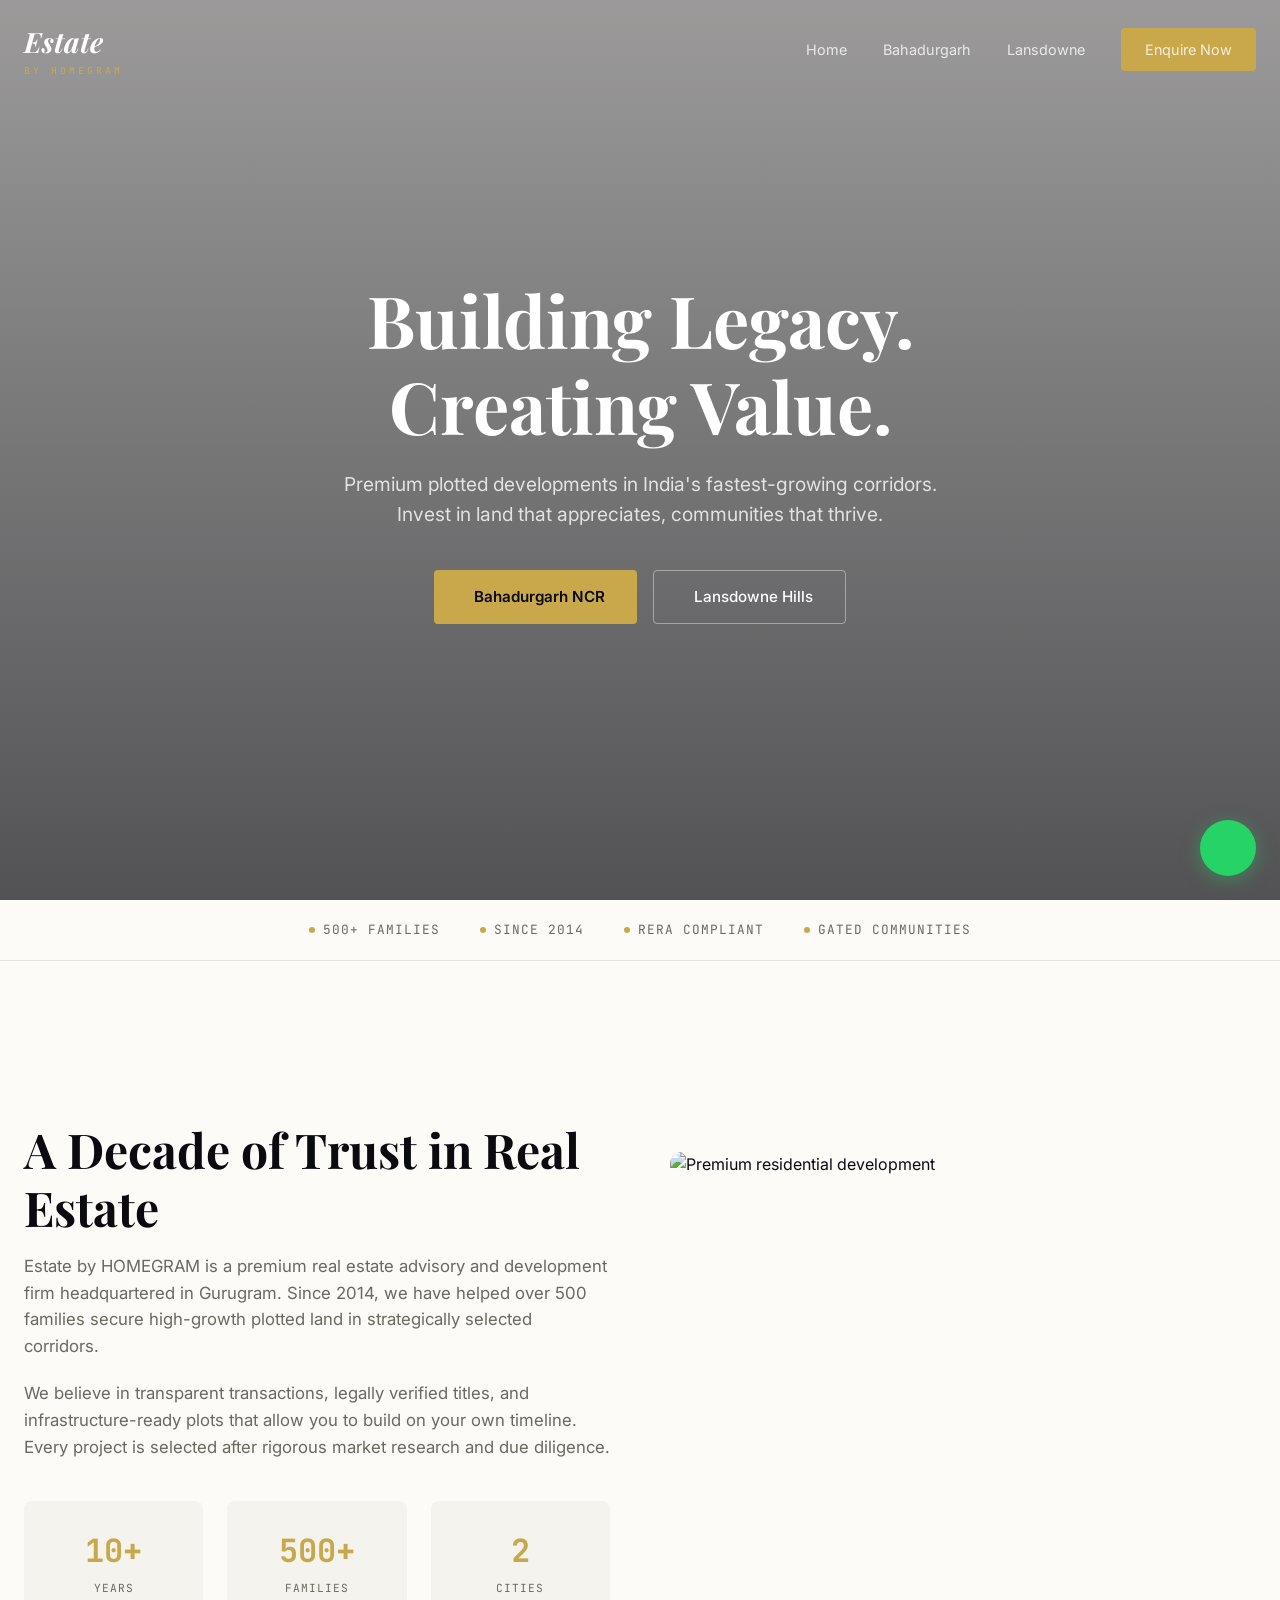
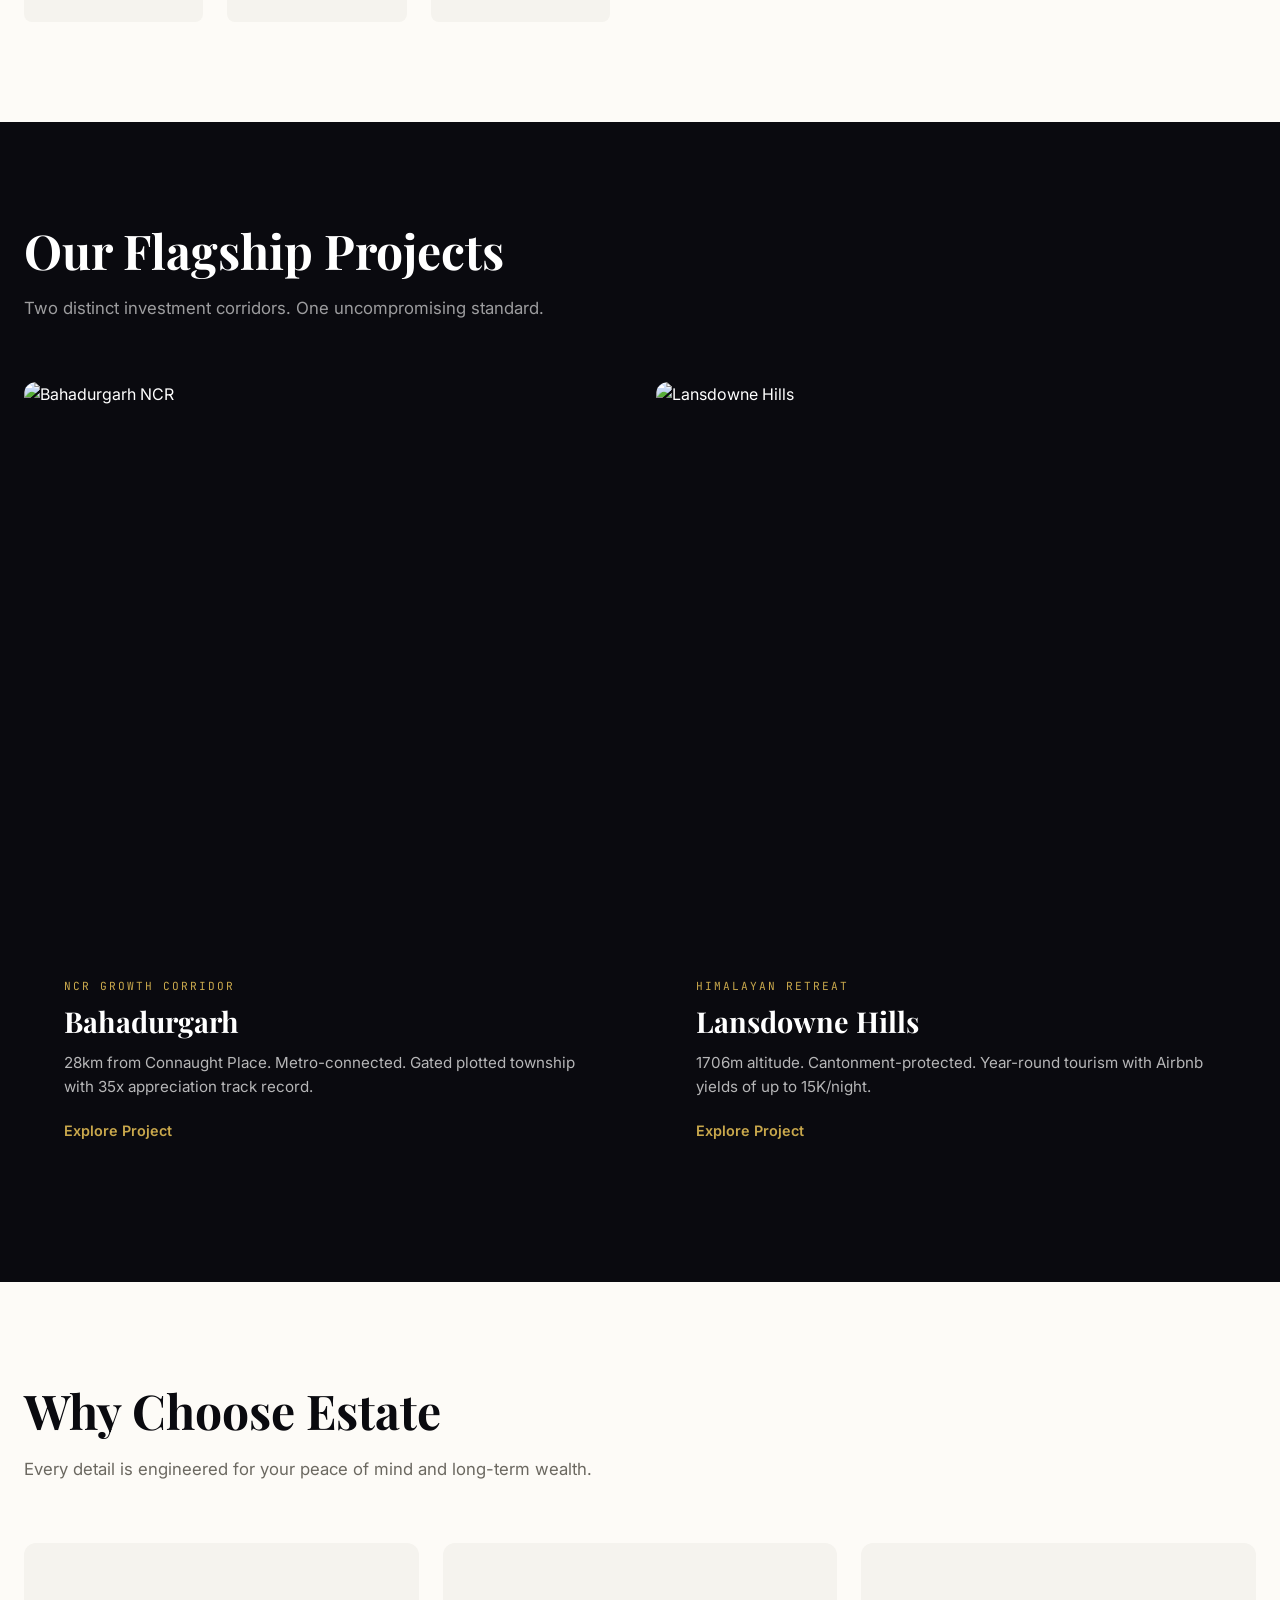
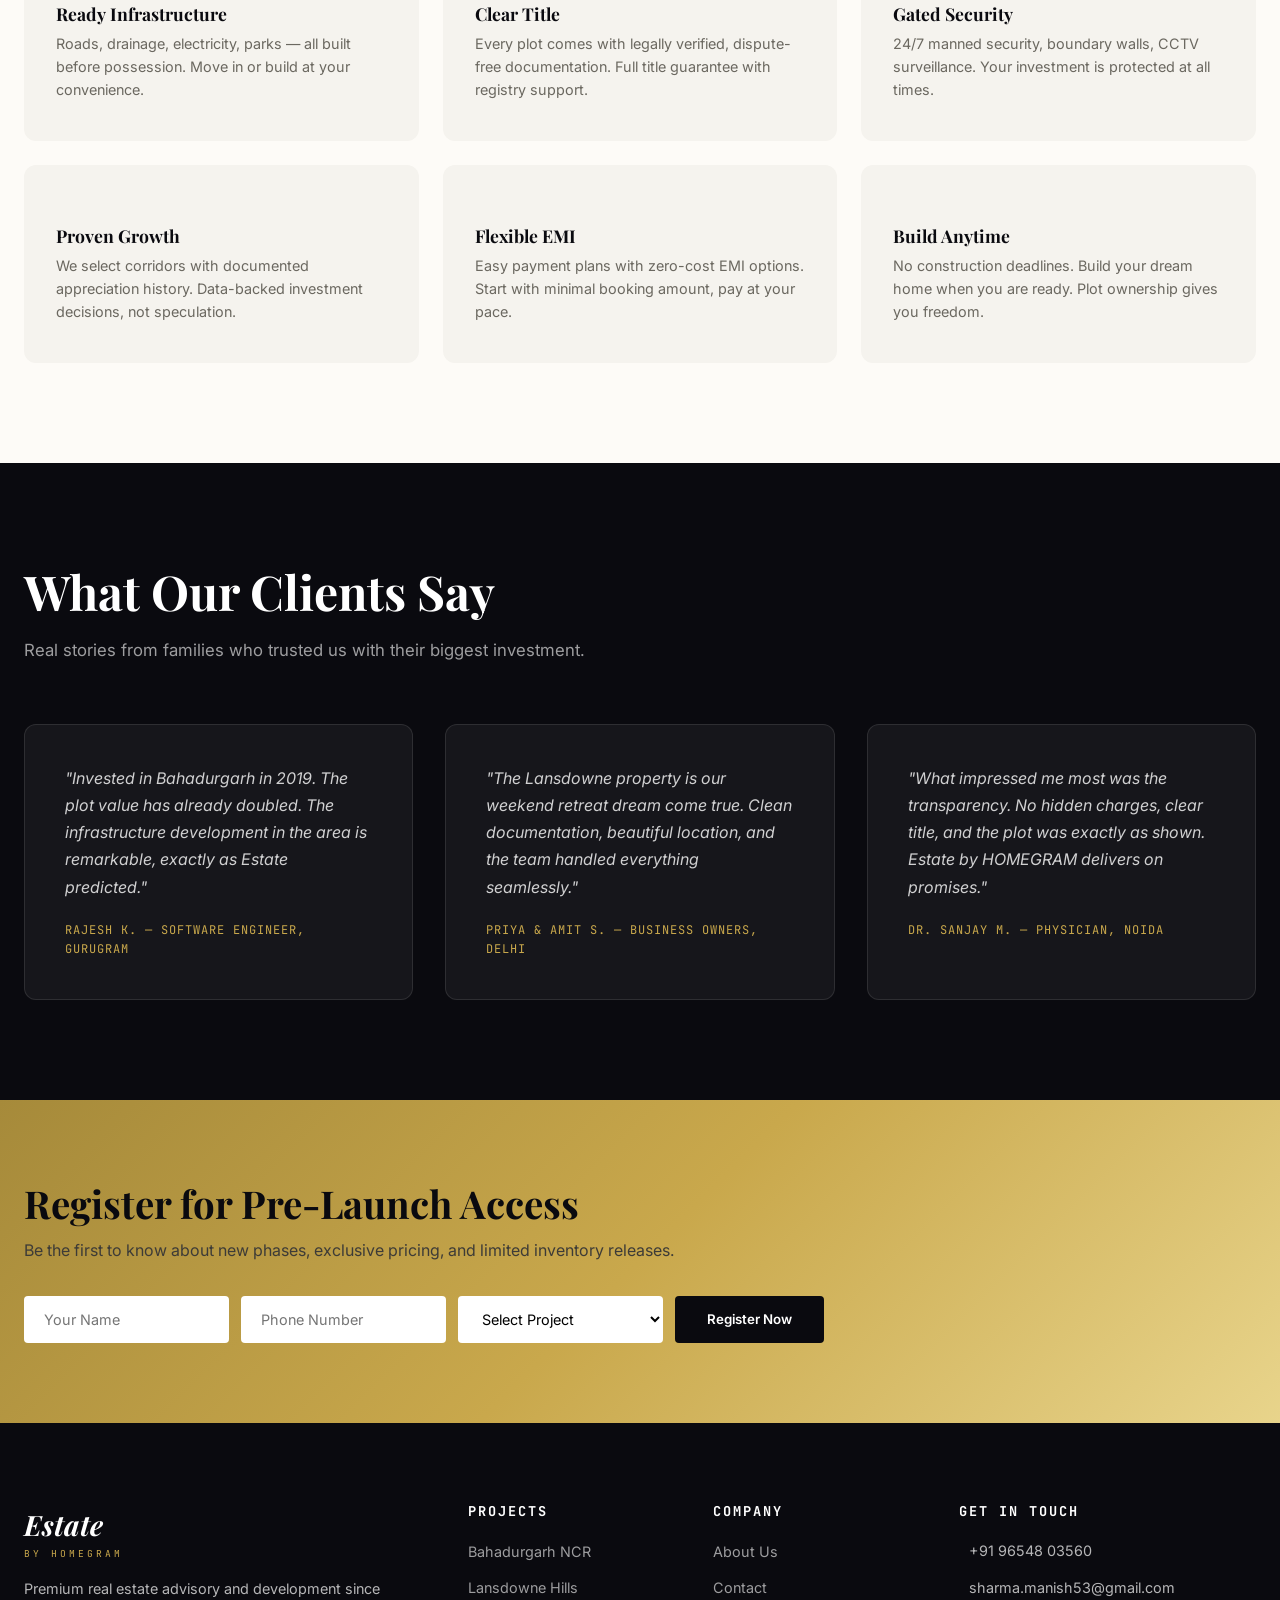
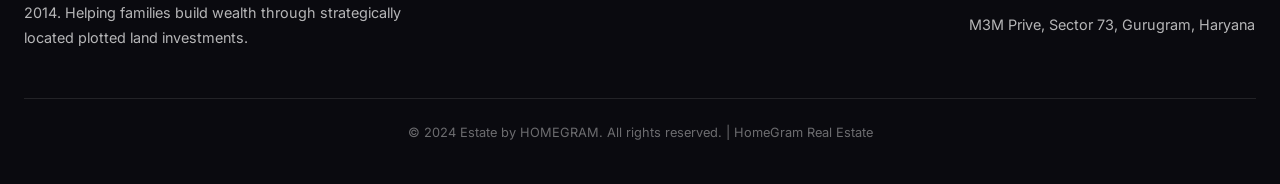
==== commit 20546783: "feat: Create premium multi-page real estate website for Estate by HOMEGRAM - index.html: Full home p" ====
--- a/index.html
+++ b/index.html
@@ -3,763 +3,424 @@
 <head>
 <meta charset="UTF-8">
 <meta name="viewport" content="width=device-width, initial-scale=1.0">
-<title>Estate by HOMEGRAM — Premium Plotted Developments · Bahadurgarh NCR & Lansdowne Hills</title>
-<meta name="description" content="Pre-launch pricing for premium gated plots in Bahadurgarh NCR (Metro-connected) & Lansdowne Hills (Himalayan views). Register for priority access.">
+<title>Estate by HOMEGRAM — Premium Plotted Developments</title>
 <link rel="preconnect" href="https://fonts.googleapis.com">
 <link rel="preconnect" href="https://fonts.gstatic.com" crossorigin>
-<link href="https://fonts.googleapis.com/css2?family=Playfair+Display:ital,wght@0,400;0,700;1,400&family=Inter:wght@300;400;500;600;700&family=JetBrains+Mono:wght@300;400&display=swap" rel="stylesheet">
+<link href="https://fonts.googleapis.com/css2?family=Playfair+Display:ital,wght@0,400;0,700;1,400;1,700&family=Inter:wght@300;400;500;600;700&family=JetBrains+Mono:wght@400;500;700&display=swap" rel="stylesheet">
+<link rel="stylesheet" href="https://cdn.hugeicons.com/font/hgi-stroke-rounded.css">
 <style>
-*,*::before,*::after{box-sizing:border-box;margin:0;padding:0}
-:root{
---gold:#C9A84C;--gold-lt:#E8C97A;--gold-glow:rgba(201,168,76,.12);--gold-dim:rgba(201,168,76,.35);
---ink:#0A0A0F;--ink-b:#111118;--ink-c:#16161F;--ink-d:#1C1C28;
---cream:#FDFBF7;--cream-warm:#F5F0E8;--cream-mid:#EDE8DD;
---sage:#2A3D2E;--sage-lt:#4A6B50;
---text-dark:#1A1A2E;--text-mid:#3D3D56;--text-lt:#6B6B80;
---ff-display:'Playfair Display',Georgia,serif;
---ff-body:'Inter',system-ui,sans-serif;
---ff-mono:'JetBrains Mono',monospace;
---ease-out:cubic-bezier(.2,.8,.2,1);--ease-expo:cubic-bezier(.19,1,.22,1);
---nav-h:72px;--max-w:1280px;
+*,*::before,*::after{margin:0;padding:0;box-sizing:border-box}
+:root{--cream:#FDFBF7;--ink:#0A0A0F;--gold:#C9A84C;--gold-light:#E8D48B;--gold-dark:#A68A3A;--gray-100:#F5F3EE;--gray-200:#E8E4DC;--gray-600:#6B6860;--gray-700:#3D3B37;--font-display:'Playfair Display',serif;--font-body:'Inter',sans-serif;--font-mono:'JetBrains Mono',monospace}
+html{scroll-behavior:smooth}
+body{font-family:var(--font-body);color:var(--ink);background:var(--cream);line-height:1.6;overflow-x:hidden}
+h1,h2,h3,h4{font-family:var(--font-display);font-weight:700;line-height:1.2}
+a{text-decoration:none;color:inherit}
+img{max-width:100%;display:block}
+button,input,select,textarea{font-family:var(--font-body);border:none;outline:none}
+.container{max-width:1280px;margin:0 auto;padding:0 24px}
+
+/* NAV */
+.nav{position:fixed;top:0;left:0;width:100%;z-index:1000;padding:20px 0;transition:all .4s ease}
+.nav.scrolled{background:rgba(10,10,15,.85);backdrop-filter:blur(20px);padding:14px 0}
+.nav-inner{display:flex;align-items:center;justify-content:space-between;max-width:1280px;margin:0 auto;padding:0 24px}
+.logo{display:flex;flex-direction:column;align-items:flex-start}
+.logo-main{font-family:var(--font-display);font-style:italic;font-size:1.75rem;color:#fff;font-weight:700}
+.logo-sub{font-family:var(--font-mono);font-size:.6rem;color:var(--gold);letter-spacing:3px;text-transform:uppercase;margin-top:-2px}
+.nav-links{display:flex;align-items:center;gap:36px}
+.nav-links a{color:rgba(255,255,255,.8);font-size:.9rem;font-weight:400;transition:color .3s}
+.nav-links a:hover{color:var(--gold)}
+.nav-cta{background:var(--gold);color:var(--ink);padding:10px 24px;border-radius:4px;font-weight:600;font-size:.85rem;transition:all .3s}
+.nav-cta:hover{background:var(--gold-light);transform:translateY(-1px)}
+.hamburger{display:none;flex-direction:column;gap:5px;cursor:pointer;padding:8px}
+.hamburger span{width:24px;height:2px;background:#fff;transition:all .3s}
+.mobile-menu{display:none;position:fixed;top:0;left:0;width:100%;height:100vh;background:var(--ink);z-index:999;flex-direction:column;align-items:center;justify-content:center;gap:32px}
+.mobile-menu.active{display:flex}
+.mobile-menu a{color:#fff;font-size:1.4rem;font-family:var(--font-display)}
+.mobile-close{position:absolute;top:24px;right:24px;color:#fff;font-size:1.5rem;cursor:pointer}
+
+/* HERO */
+.hero{position:relative;height:100vh;display:flex;align-items:center;justify-content:center;overflow:hidden}
+.hero-video{position:absolute;inset:0;width:100%;height:100%;object-fit:cover}
+.hero-overlay{position:absolute;inset:0;background:linear-gradient(to bottom,rgba(10,10,15,.4) 0%,rgba(10,10,15,.7) 100%)}
+.hero-content{position:relative;z-index:2;text-align:center;max-width:800px;padding:0 24px}
+.hero-content h1{font-size:clamp(2.5rem,6vw,4.5rem);color:#fff;margin-bottom:20px}
+.hero-content p{color:rgba(255,255,255,.8);font-size:clamp(1rem,2vw,1.2rem);margin-bottom:40px;max-width:600px;margin-left:auto;margin-right:auto}
+.hero-buttons{display:flex;gap:16px;justify-content:center;flex-wrap:wrap}
+.btn-primary{background:var(--gold);color:var(--ink);padding:14px 32px;border-radius:4px;font-weight:600;font-size:.95rem;display:inline-flex;align-items:center;gap:8px;transition:all .3s;cursor:pointer}
+.btn-primary:hover{background:var(--gold-light);transform:translateY(-2px);box-shadow:0 8px 30px rgba(201,168,76,.3)}
+.btn-outline{border:1px solid rgba(255,255,255,.4);color:#fff;padding:14px 32px;border-radius:4px;font-weight:500;font-size:.95rem;display:inline-flex;align-items:center;gap:8px;transition:all .3s;cursor:pointer}
+.btn-outline:hover{border-color:var(--gold);color:var(--gold)}
+
+/* TICKER */
+.ticker{background:var(--cream);padding:20px 0;border-bottom:1px solid var(--gray-200)}
+.ticker-inner{display:flex;align-items:center;justify-content:center;gap:40px;flex-wrap:wrap}
+.ticker-item{font-family:var(--font-mono);font-size:.8rem;letter-spacing:1px;color:var(--gray-600);text-transform:uppercase;display:flex;align-items:center;gap:8px}
+.ticker-item::before{content:'';width:6px;height:6px;background:var(--gold);border-radius:50%}
+
+/* SECTIONS */
+.section{padding:100px 0}
+.section-dark{background:var(--ink);color:#fff}
+.section-light{background:var(--cream)}
+.section-title{font-size:clamp(2rem,4vw,3rem);margin-bottom:16px}
+.section-subtitle{color:var(--gray-600);font-size:1.05rem;max-width:600px}
+.section-dark .section-subtitle{color:rgba(255,255,255,.6)}
+
+/* ABOUT */
+.about-grid{display:grid;grid-template-columns:1fr 1fr;gap:60px;align-items:center;margin-top:60px}
+.about-text p{color:var(--gray-600);margin-bottom:20px;font-size:1.05rem}
+.about-stats{display:grid;grid-template-columns:repeat(3,1fr);gap:24px;margin-top:40px}
+.stat-box{text-align:center;padding:24px;background:var(--gray-100);border-radius:8px}
+.stat-number{font-family:var(--font-mono);font-size:2rem;font-weight:700;color:var(--gold)}
+.stat-label{font-family:var(--font-mono);font-size:.7rem;letter-spacing:1px;text-transform:uppercase;color:var(--gray-600);margin-top:4px}
+.about-image{border-radius:12px;overflow:hidden;aspect-ratio:4/3}
+.about-image img{width:100%;height:100%;object-fit:cover}
+
+/* PROJECTS */
+.projects-grid{display:grid;grid-template-columns:1fr 1fr;gap:32px;margin-top:60px}
+.project-card{position:relative;border-radius:12px;overflow:hidden;aspect-ratio:3/4;cursor:pointer;transition:transform .4s}
+.project-card:hover{transform:scale(1.02)}
+.project-card img{width:100%;height:100%;object-fit:cover;transition:transform .6s}
+.project-card:hover img{transform:scale(1.05)}
+.project-card-overlay{position:absolute;inset:0;background:linear-gradient(to top,rgba(10,10,15,.9) 0%,transparent 60%);display:flex;flex-direction:column;justify-content:flex-end;padding:40px}
+.project-card-tag{font-family:var(--font-mono);font-size:.7rem;letter-spacing:2px;color:var(--gold);text-transform:uppercase;margin-bottom:8px}
+.project-card h3{font-size:1.8rem;color:#fff;margin-bottom:12px}
+.project-card p{color:rgba(255,255,255,.7);font-size:.95rem;margin-bottom:20px}
+.project-card-link{color:var(--gold);font-weight:600;font-size:.9rem;display:inline-flex;align-items:center;gap:6px;transition:gap .3s}
+.project-card-link:hover{gap:12px}
+
+/* USP */
+.usp-grid{display:grid;grid-template-columns:repeat(3,1fr);gap:24px;margin-top:60px}
+.usp-card{padding:40px 32px;background:var(--gray-100);border-radius:12px;transition:all .4s}
+.usp-card:hover{background:#fff;box-shadow:0 20px 60px rgba(0,0,0,.08);transform:translateY(-4px)}
+.usp-card i{font-size:2rem;color:var(--gold);margin-bottom:20px;display:block}
+.usp-card h4{font-size:1.1rem;margin-bottom:8px}
+.usp-card p{color:var(--gray-600);font-size:.9rem}
+
+/* TESTIMONIALS */
+.testimonial-grid{display:grid;grid-template-columns:repeat(3,1fr);gap:32px;margin-top:60px}
+.testimonial-card{padding:40px;background:rgba(255,255,255,.05);border:1px solid rgba(255,255,255,.1);border-radius:12px}
+.testimonial-card p{color:rgba(255,255,255,.8);font-style:italic;font-size:1rem;margin-bottom:20px;line-height:1.7}
+.testimonial-author{font-family:var(--font-mono);font-size:.75rem;letter-spacing:1px;color:var(--gold);text-transform:uppercase}
+
+/* CTA BAND */
+.cta-band{background:linear-gradient(135deg,var(--gold-dark),var(--gold),var(--gold-light));padding:80px 0}
+.cta-band h2{color:var(--ink);font-size:clamp(1.8rem,3vw,2.5rem);margin-bottom:12px}
+.cta-band p{color:var(--gray-700);margin-bottom:32px}
+.cta-form{display:flex;gap:12px;flex-wrap:wrap;max-width:800px}
+.cta-form input,.cta-form select{padding:14px 20px;border-radius:4px;background:#fff;font-size:.9rem;flex:1;min-width:180px}
+.cta-form button{background:var(--ink);color:#fff;padding:14px 32px;border-radius:4px;font-weight:600;cursor:pointer;transition:all .3s;white-space:nowrap}
+.cta-form button:hover{background:#1a1a24;transform:translateY(-1px)}
+
+/* FOOTER */
+.footer{background:var(--ink);color:rgba(255,255,255,.7);padding:80px 0 40px}
+.footer-grid{display:grid;grid-template-columns:2fr 1fr 1fr 1.5fr;gap:48px}
+.footer-brand .logo{margin-bottom:16px}
+.footer-brand p{font-size:.9rem;line-height:1.7}
+.footer h4{color:#fff;font-size:.85rem;font-family:var(--font-mono);letter-spacing:2px;text-transform:uppercase;margin-bottom:20px}
+.footer ul{list-style:none}
+.footer ul li{margin-bottom:10px}
+.footer ul a{color:rgba(255,255,255,.6);font-size:.9rem;transition:color .3s}
+.footer ul a:hover{color:var(--gold)}
+.footer-contact-item{display:flex;align-items:flex-start;gap:10px;margin-bottom:14px;font-size:.9rem}
+.footer-contact-item i{color:var(--gold);margin-top:3px}
+.footer-bottom{border-top:1px solid rgba(255,255,255,.1);margin-top:48px;padding-top:24px;text-align:center;font-size:.8rem;color:rgba(255,255,255,.4)}
+
+/* WHATSAPP */
+.whatsapp-float{position:fixed;bottom:24px;right:24px;width:56px;height:56px;background:#25D366;border-radius:50%;display:flex;align-items:center;justify-content:center;z-index:900;box-shadow:0 4px 20px rgba(37,211,102,.4);transition:transform .3s}
+.whatsapp-float:hover{transform:scale(1.1)}
+.whatsapp-float i{color:#fff;font-size:1.5rem}
+
+/* REVEAL */
+.reveal{opacity:0;transform:translateY(40px);transition:all .8s cubic-bezier(.4,0,.2,1)}
+.reveal.active{opacity:1;transform:translateY(0)}
+
+/* RESPONSIVE */
+@media(max-width:1024px){
+.projects-grid,.about-grid{grid-template-columns:1fr}
+.usp-grid{grid-template-columns:repeat(2,1fr)}
+.testimonial-grid{grid-template-columns:1fr}
+.footer-grid{grid-template-columns:1fr 1fr}
 }
-html{scroll-behavior:smooth;font-size:16px;-webkit-font-smoothing:antialiased}
-body{font-family:var(--ff-body);font-weight:400;overflow-x:hidden;background:var(--ink);color:var(--cream)}
-a{color:inherit;text-decoration:none}
-img,video{display:block;max-width:100%;height:auto}
-button{border:none;background:none;cursor:pointer;font-family:inherit}
-input,textarea,select{font-family:inherit}
-ul,ol{list-style:none}
-
-/* UTILITY */
-.container{max-width:var(--max-w);margin:0 auto;padding:0 clamp(20px,4vw,60px)}
-.section-dark{background:var(--ink);color:var(--cream);padding:clamp(80px,10vw,140px) 0}
-.section-light{background:var(--cream);color:var(--text-dark);padding:clamp(80px,10vw,140px) 0}
-.section-cream{background:var(--cream-warm);color:var(--text-dark);padding:clamp(80px,10vw,140px) 0}
-.section-gold{background:linear-gradient(135deg,var(--gold),var(--gold-lt));color:var(--ink);padding:clamp(60px,8vw,100px) 0}
-
-.eyebrow{font-family:var(--ff-mono);font-size:11px;letter-spacing:.22em;text-transform:uppercase;margin-bottom:16px;display:block}
-.eyebrow-gold{color:var(--gold)}
-.eyebrow-dark{color:var(--text-lt)}
-
-.heading-xl{font-family:var(--ff-display);font-weight:400;font-size:clamp(40px,6.5vw,88px);line-height:1.05;letter-spacing:-.02em}
-.heading-lg{font-family:var(--ff-display);font-weight:400;font-size:clamp(32px,4.5vw,60px);line-height:1.1;letter-spacing:-.015em}
-.heading-md{font-family:var(--ff-display);font-weight:400;font-size:clamp(24px,3vw,40px);line-height:1.15}
-.body-lg{font-size:clamp(16px,1.2vw,18px);line-height:1.75;font-weight:300}
-.gold-text{color:var(--gold)}
-.text-center{text-align:center}
-
-/* BUTTONS */
-.btn{display:inline-flex;align-items:center;gap:10px;padding:16px 32px;font-size:13px;font-weight:600;letter-spacing:.08em;text-transform:uppercase;border-radius:60px;transition:all .3s var(--ease-out);cursor:pointer}
-.btn-gold{background:var(--gold);color:var(--ink);border:2px solid var(--gold)}
-.btn-gold:hover{background:var(--gold-lt);box-shadow:0 12px 40px rgba(201,168,76,.4);transform:translateY(-3px)}
-.btn-outline-gold{border:2px solid var(--gold);color:var(--gold);background:transparent}
-.btn-outline-gold:hover{background:var(--gold);color:var(--ink);box-shadow:0 8px 32px rgba(201,168,76,.3)}
-.btn-white{background:#fff;color:var(--ink);border:2px solid #fff}
-.btn-white:hover{background:transparent;color:#fff;border-color:#fff}
-.btn-dark{background:var(--ink);color:var(--gold);border:2px solid var(--ink)}
-.btn-dark:hover{background:var(--ink-b);box-shadow:0 8px 32px rgba(0,0,0,.3)}
-
-/* REVEAL ANIMATIONS */
-.reveal{opacity:0;transform:translateY(30px);transition:opacity .7s var(--ease-expo),transform .7s var(--ease-expo)}
-.reveal.visible{opacity:1;transform:translateY(0)}
-.reveal-d1{transition-delay:.1s}.reveal-d2{transition-delay:.2s}.reveal-d3{transition-delay:.3s}.reveal-d4{transition-delay:.4s}.reveal-d5{transition-delay:.5s}
-@media(prefers-reduced-motion:reduce){.reveal{opacity:1;transform:none;transition:none}}
-
-/* GOLD DIVIDER */
-.gold-line{width:60px;height:2px;background:linear-gradient(90deg,var(--gold),var(--gold-lt));border-radius:2px;margin:20px 0}
-.gold-line-center{margin:20px auto}
+@media(max-width:768px){
+.nav-links{display:none}
+.hamburger{display:flex}
+.usp-grid{grid-template-columns:1fr}
+.about-stats{grid-template-columns:repeat(3,1fr)}
+.cta-form{flex-direction:column}
+.footer-grid{grid-template-columns:1fr}
+.ticker-inner{gap:20px}
+}
 </style>
 </head>
 <body>
 
 
-<!-- ============================================================
-     STICKY NAV
-     ============================================================ -->
-<nav id="nav" style="position:fixed;top:0;left:0;right:0;height:var(--nav-h);z-index:9000;display:flex;align-items:center;padding:0 clamp(20px,4vw,60px);transition:background .4s,backdrop-filter .4s,border-color .4s;border-bottom:1px solid transparent;">
-  <a href="#hero" style="margin-right:auto;display:flex;flex-direction:column;line-height:1;">
-    <span style="font-family:var(--ff-display);font-style:italic;font-size:22px;color:var(--gold);">Estate</span>
-    <span style="font-family:var(--ff-body);font-size:9px;letter-spacing:.22em;text-transform:uppercase;color:var(--text-lt);margin-top:1px;">by HOMEGRAM</span>
-  </a>
-  <div id="nav-links" style="display:flex;align-items:center;gap:clamp(20px,3vw,40px);">
-    <a href="#projects" style="font-size:12px;font-weight:500;letter-spacing:.1em;text-transform:uppercase;color:rgba(255,255,255,.7);transition:color .25s;">Projects</a>
-    <a href="#why-us" style="font-size:12px;font-weight:500;letter-spacing:.1em;text-transform:uppercase;color:rgba(255,255,255,.7);transition:color .25s;">Why Us</a>
-    <a href="#calculator" style="font-size:12px;font-weight:500;letter-spacing:.1em;text-transform:uppercase;color:rgba(255,255,255,.7);transition:color .25s;">Returns</a>
-    <a href="#register" class="btn btn-gold" style="padding:10px 24px;font-size:11px;">Get Pre-Launch Price</a>
-  </div>
-  <button id="hamburger" aria-label="Menu" style="display:none;flex-direction:column;gap:5px;width:28px;padding:4px 0;">
-    <span style="display:block;height:2px;background:var(--cream);transition:transform .3s,opacity .3s;"></span>
-    <span style="display:block;height:2px;background:var(--cream);transition:transform .3s,opacity .3s;"></span>
-    <span style="display:block;height:2px;background:var(--cream);transition:transform .3s,opacity .3s;"></span>
-  </button>
+<!-- NAVIGATION -->
+<nav class="nav">
+<div class="nav-inner">
+<a href="index.html" class="logo">
+<span class="logo-main">Estate</span>
+<span class="logo-sub">by HOMEGRAM</span>
+</a>
+<div class="nav-links">
+<a href="index.html">Home</a>
+<a href="bahadurgarh.html">Bahadurgarh</a>
+<a href="lansdowne.html">Lansdowne</a>
+<a href="contact.html" class="nav-cta">Enquire Now</a>
+</div>
+<div class="hamburger" onclick="toggleMenu()">
+<span></span><span></span><span></span>
+</div>
+</div>
 </nav>
 
-<!-- ============================================================
-     HERO — FULL VIEWPORT VIDEO BG + LEAD FORM
-     ============================================================ -->
-<section id="hero" style="position:relative;min-height:100svh;display:flex;align-items:center;overflow:hidden;">
-  <!-- Video BG -->
-  <video autoplay muted loop playsinline style="position:absolute;inset:0;width:100%;height:100%;object-fit:cover;opacity:.5;">
-    <source src="https://videos.pexels.com/video-files/3571264/3571264-uhd_2560_1440_30fps.mp4" type="video/mp4">
-  </video>
-  <div style="position:absolute;inset:0;background:linear-gradient(160deg,rgba(10,10,15,.8) 0%,rgba(10,10,15,.4) 40%,rgba(10,10,15,.85) 100%);"></div>
-
-  <div class="container" style="position:relative;z-index:10;display:grid;grid-template-columns:1.2fr 1fr;gap:clamp(40px,6vw,80px);align-items:center;padding-top:calc(var(--nav-h) + 40px);padding-bottom:60px;">
-    <!-- Left: Copy -->
-    <div>
-      <span class="eyebrow eyebrow-gold reveal">Pre-Launch · Limited Plots Available</span>
-      <h1 class="heading-xl reveal reveal-d1" style="color:var(--cream);">Premium Plots<br>at <em class="gold-text" style="font-style:italic;">Pre-Launch</em> Prices</h1>
-      <p class="body-lg reveal reveal-d2" style="color:rgba(255,255,255,.65);max-width:520px;margin-top:20px;">Gated plotted societies in <strong style="color:var(--cream);">Bahadurgarh NCR</strong> (Metro-connected, 28km from CP) & <strong style="color:var(--cream);">Lansdowne Hills</strong> (1706m, Himalayan views). Register now for priority allocation & pricing before public launch.</p>
-      <div style="display:flex;gap:20px;margin-top:32px;flex-wrap:wrap;" class="reveal reveal-d3">
-        <div style="display:flex;align-items:center;gap:8px;"><span style="color:var(--gold);font-size:18px;">✓</span><span style="font-size:13px;color:rgba(255,255,255,.7);">RERA Compliant</span></div>
-        <div style="display:flex;align-items:center;gap:8px;"><span style="color:var(--gold);font-size:18px;">✓</span><span style="font-size:13px;color:rgba(255,255,255,.7);">Gated & Secure</span></div>
-        <div style="display:flex;align-items:center;gap:8px;"><span style="color:var(--gold);font-size:18px;">✓</span><span style="font-size:13px;color:rgba(255,255,255,.7);">EMI from ₹15K/mo</span></div>
-      </div>
-      <!-- Trust logos -->
-      <div style="margin-top:40px;display:flex;align-items:center;gap:24px;opacity:.6;" class="reveal reveal-d4">
-        <span style="font-family:var(--ff-mono);font-size:10px;letter-spacing:.15em;text-transform:uppercase;color:var(--cream);">Trusted by 500+ families</span>
-        <span style="width:1px;height:20px;background:rgba(255,255,255,.2);"></span>
-        <span style="font-family:var(--ff-mono);font-size:10px;letter-spacing:.15em;text-transform:uppercase;color:var(--cream);">Since 2014</span>
-      </div>
-    </div>
-
-    <!-- Right: Lead Form -->
-    <div class="reveal reveal-d2" style="background:rgba(255,255,255,.06);backdrop-filter:blur(20px);border:1px solid rgba(201,168,76,.25);border-radius:24px;padding:clamp(28px,4vw,44px);">
-      <h3 style="font-family:var(--ff-display);font-size:clamp(20px,2.2vw,28px);color:var(--cream);margin-bottom:6px;">Get Pre-Launch Pricing</h3>
-      <p style="font-size:13px;color:rgba(255,255,255,.55);margin-bottom:24px;">Only 120 plots. Prices go up after public launch.</p>
-      <form id="hero-form" style="display:flex;flex-direction:column;gap:14px;">
-        <input type="text" name="name" placeholder="Your Full Name" required style="padding:14px 18px;background:rgba(255,255,255,.06);border:1px solid rgba(201,168,76,.2);border-radius:12px;color:var(--cream);font-size:14px;outline:none;transition:border-color .3s;">
-        <input type="tel" name="phone" placeholder="WhatsApp Number" required style="padding:14px 18px;background:rgba(255,255,255,.06);border:1px solid rgba(201,168,76,.2);border-radius:12px;color:var(--cream);font-size:14px;outline:none;transition:border-color .3s;">
-        <select name="project" style="padding:14px 18px;background:rgba(255,255,255,.06);border:1px solid rgba(201,168,76,.2);border-radius:12px;color:var(--cream);font-size:14px;outline:none;-webkit-appearance:none;">
-          <option value="" style="background:var(--ink);">Which project interests you?</option>
-          <option value="bahadurgarh" style="background:var(--ink);">Bahadurgarh NCR (Metro City)</option>
-          <option value="lansdowne" style="background:var(--ink);">Lansdowne Hills (Holiday Home)</option>
-          <option value="both" style="background:var(--ink);">Both Projects</option>
-        </select>
-        <button type="submit" class="btn btn-gold" style="width:100%;justify-content:center;margin-top:8px;">
-          Get My Price Sheet →
-        </button>
-        <p style="font-size:10px;color:rgba(255,255,255,.35);text-align:center;line-height:1.5;">No spam. We call once to share pricing. That's it.</p>
-      </form>
-    </div>
-  </div>
-
-  <!-- Scroll indicator -->
-  <div style="position:absolute;bottom:28px;left:50%;transform:translateX(-50%);display:flex;flex-direction:column;align-items:center;gap:8px;opacity:.5;">
-    <div style="width:1px;height:40px;background:linear-gradient(180deg,var(--gold),transparent);animation:pulse 2s ease-in-out infinite;"></div>
-    <span style="font-family:var(--ff-mono);font-size:9px;letter-spacing:.2em;text-transform:uppercase;color:var(--gold);">Scroll</span>
-  </div>
-</section>
-
-
-<!-- ============================================================
-     SOCIAL PROOF TICKER (light band)
-     ============================================================ -->
-<div style="background:var(--cream);overflow:hidden;padding:16px 0;border-bottom:1px solid var(--cream-mid);">
-  <div id="ticker" style="display:flex;width:max-content;animation:ticker 30s linear infinite;">
-    <span style="font-family:var(--ff-mono);font-size:11px;letter-spacing:.18em;text-transform:uppercase;color:var(--text-lt);padding:0 40px;white-space:nowrap;">Metro Connected</span>
-    <span style="color:var(--gold);padding:0 8px;">◆</span>
-    <span style="font-family:var(--ff-mono);font-size:11px;letter-spacing:.18em;text-transform:uppercase;color:var(--text-lt);padding:0 40px;white-space:nowrap;">500+ Happy Families</span>
-    <span style="color:var(--gold);padding:0 8px;">◆</span>
-    <span style="font-family:var(--ff-mono);font-size:11px;letter-spacing:.18em;text-transform:uppercase;color:var(--text-lt);padding:0 40px;white-space:nowrap;">RERA Compliant</span>
-    <span style="color:var(--gold);padding:0 8px;">◆</span>
-    <span style="font-family:var(--ff-mono);font-size:11px;letter-spacing:.18em;text-transform:uppercase;color:var(--text-lt);padding:0 40px;white-space:nowrap;">Gated Societies</span>
-    <span style="color:var(--gold);padding:0 8px;">◆</span>
-    <span style="font-family:var(--ff-mono);font-size:11px;letter-spacing:.18em;text-transform:uppercase;color:var(--text-lt);padding:0 40px;white-space:nowrap;">Pre-Launch Pricing</span>
-    <span style="color:var(--gold);padding:0 8px;">◆</span>
-    <span style="font-family:var(--ff-mono);font-size:11px;letter-spacing:.18em;text-transform:uppercase;color:var(--text-lt);padding:0 40px;white-space:nowrap;">EMI from ₹15K/mo</span>
-    <span style="color:var(--gold);padding:0 8px;">◆</span>
-    <span style="font-family:var(--ff-mono);font-size:11px;letter-spacing:.18em;text-transform:uppercase;color:var(--text-lt);padding:0 40px;white-space:nowrap;">Himalayan Views</span>
-    <span style="color:var(--gold);padding:0 8px;">◆</span>
-    <span style="font-family:var(--ff-mono);font-size:11px;letter-spacing:.18em;text-transform:uppercase;color:var(--text-lt);padding:0 40px;white-space:nowrap;">Metro Connected</span>
-    <span style="color:var(--gold);padding:0 8px;">◆</span>
-    <span style="font-family:var(--ff-mono);font-size:11px;letter-spacing:.18em;text-transform:uppercase;color:var(--text-lt);padding:0 40px;white-space:nowrap;">500+ Happy Families</span>
-    <span style="color:var(--gold);padding:0 8px;">◆</span>
-    <span style="font-family:var(--ff-mono);font-size:11px;letter-spacing:.18em;text-transform:uppercase;color:var(--text-lt);padding:0 40px;white-space:nowrap;">RERA Compliant</span>
-    <span style="color:var(--gold);padding:0 8px;">◆</span>
-    <span style="font-family:var(--ff-mono);font-size:11px;letter-spacing:.18em;text-transform:uppercase;color:var(--text-lt);padding:0 40px;white-space:nowrap;">Gated Societies</span>
-    <span style="color:var(--gold);padding:0 8px;">◆</span>
-    <span style="font-family:var(--ff-mono);font-size:11px;letter-spacing:.18em;text-transform:uppercase;color:var(--text-lt);padding:0 40px;white-space:nowrap;">Pre-Launch Pricing</span>
-    <span style="color:var(--gold);padding:0 8px;">◆</span>
-  </div>
-</div>
-
-<!-- ============================================================
-     TWO PROJECTS — LIGHT SECTION
-     ============================================================ -->
-<section id="projects" class="section-light">
-  <div class="container">
-    <div class="text-center" style="max-width:700px;margin:0 auto 64px;">
-      <span class="eyebrow eyebrow-dark reveal">Two Projects · One Vision</span>
-      <h2 class="heading-lg reveal reveal-d1" style="color:var(--text-dark);">Choose Your <em class="gold-text" style="font-style:italic;">Investment</em></h2>
-      <p class="body-lg reveal reveal-d2" style="color:var(--text-mid);margin-top:16px;">Each project serves a different goal — one for capital growth near Delhi, one for lifestyle + rental yield in the hills. Both at pre-launch pricing.</p>
-    </div>
-
-    <div style="display:grid;grid-template-columns:1fr 1fr;gap:24px;">
-      <!-- BAHADURGARH CARD -->
-      <div class="reveal" style="position:relative;border-radius:24px;overflow:hidden;min-height:580px;display:flex;flex-direction:column;justify-content:flex-end;">
-        <img src="https://images.unsplash.com/photo-1486325212027-8081e485255e?w=1000&q=80" alt="Bahadurgarh aerial" style="position:absolute;inset:0;width:100%;height:100%;object-fit:cover;transition:transform .8s var(--ease-expo);">
-        <div style="position:absolute;inset:0;background:linear-gradient(180deg,rgba(10,10,15,.1) 0%,rgba(10,10,15,.85) 70%);"></div>
-        <div style="position:relative;z-index:10;padding:clamp(28px,4vw,44px);">
-          <div style="display:inline-flex;align-items:center;gap:6px;background:rgba(201,168,76,.15);border:1px solid var(--gold-dim);border-radius:999px;padding:5px 14px;font-family:var(--ff-mono);font-size:10px;letter-spacing:.18em;text-transform:uppercase;color:var(--gold);margin-bottom:16px;">
-            <span style="width:6px;height:6px;background:var(--gold);border-radius:50%;animation:pulse 2s ease-in-out infinite;"></span>
-            Pre-Launch
-          </div>
-          <h3 style="font-family:var(--ff-display);font-size:clamp(28px,3.5vw,40px);color:var(--cream);line-height:1.1;margin-bottom:12px;">Bahadurgarh NCR</h3>
-          <p style="font-size:14px;color:rgba(255,255,255,.65);line-height:1.6;max-width:360px;margin-bottom:20px;">Metro-connected gated plots, 28km from Connaught Place. The only Tier-2 Haryana city on Delhi Metro.</p>
-          <div style="display:flex;gap:24px;margin-bottom:24px;">
-            <div><span style="font-family:var(--ff-mono);font-size:22px;color:var(--gold);">28</span><span style="font-size:11px;color:var(--gold);">km</span><div style="font-size:10px;color:rgba(255,255,255,.5);letter-spacing:.1em;text-transform:uppercase;margin-top:2px;">From Delhi</div></div>
-            <div><span style="font-family:var(--ff-mono);font-size:22px;color:var(--gold);">35</span><span style="font-size:11px;color:var(--gold);">×</span><div style="font-size:10px;color:rgba(255,255,255,.5);letter-spacing:.1em;text-transform:uppercase;margin-top:2px;">Growth Since '06</div></div>
-            <div><span style="font-family:var(--ff-mono);font-size:22px;color:var(--gold);">₹15K</span><div style="font-size:10px;color:rgba(255,255,255,.5);letter-spacing:.1em;text-transform:uppercase;margin-top:2px;">EMI Starts</div></div>
-          </div>
-          <a href="#register" class="btn btn-gold" style="padding:12px 28px;font-size:11px;">Get Bahadurgarh Pricing →</a>
-        </div>
-      </div>
-
-      <!-- LANSDOWNE CARD -->
-      <div class="reveal reveal-d2" style="position:relative;border-radius:24px;overflow:hidden;min-height:580px;display:flex;flex-direction:column;justify-content:flex-end;">
-        <img src="https://images.unsplash.com/photo-1506905925346-21bda4d32df4?w=1000&q=80" alt="Lansdowne hills" style="position:absolute;inset:0;width:100%;height:100%;object-fit:cover;transition:transform .8s var(--ease-expo);">
-        <div style="position:absolute;inset:0;background:linear-gradient(180deg,rgba(10,10,15,.1) 0%,rgba(10,10,15,.85) 70%);"></div>
-        <div style="position:relative;z-index:10;padding:clamp(28px,4vw,44px);">
-          <div style="display:inline-flex;align-items:center;gap:6px;background:rgba(42,61,46,.3);border:1px solid rgba(74,107,80,.5);border-radius:999px;padding:5px 14px;font-family:var(--ff-mono);font-size:10px;letter-spacing:.18em;text-transform:uppercase;color:var(--sage-lt);margin-bottom:16px;">
-            <span style="width:6px;height:6px;background:var(--sage-lt);border-radius:50%;animation:pulse 2s ease-in-out infinite;"></span>
-            Pre-Launch
-          </div>
-          <h3 style="font-family:var(--ff-display);font-size:clamp(28px,3.5vw,40px);color:var(--cream);line-height:1.1;margin-bottom:12px;">Lansdowne Hills</h3>
-          <p style="font-size:14px;color:rgba(255,255,255,.65);line-height:1.6;max-width:360px;margin-bottom:20px;">Holiday home plots at 1706m. Himalayan panoramas, Airbnb income, cantonment-protected views forever.</p>
-          <div style="display:flex;gap:24px;margin-bottom:24px;">
-            <div><span style="font-family:var(--ff-mono);font-size:22px;color:var(--sage-lt);">1706</span><span style="font-size:11px;color:var(--sage-lt);">m</span><div style="font-size:10px;color:rgba(255,255,255,.5);letter-spacing:.1em;text-transform:uppercase;margin-top:2px;">Altitude</div></div>
-            <div><span style="font-family:var(--ff-mono);font-size:22px;color:var(--sage-lt);">4</span><span style="font-size:11px;color:var(--sage-lt);">hr</span><div style="font-size:10px;color:rgba(255,255,255,.5);letter-spacing:.1em;text-transform:uppercase;margin-top:2px;">From Delhi</div></div>
-            <div><span style="font-family:var(--ff-mono);font-size:22px;color:var(--sage-lt);">₹4-15K</span><div style="font-size:10px;color:rgba(255,255,255,.5);letter-spacing:.1em;text-transform:uppercase;margin-top:2px;">/Night Airbnb</div></div>
-          </div>
-          <a href="#register" class="btn btn-outline-gold" style="padding:12px 28px;font-size:11px;border-color:var(--sage-lt);color:var(--sage-lt);">Get Lansdowne Pricing →</a>
-        </div>
-      </div>
-    </div>
-  </div>
-</section>
-
-
-<!-- ============================================================
-     USP GRID — DARK SECTION (Project-specific USPs, not city history)
-     ============================================================ -->
-<section id="why-us" class="section-dark">
-  <div class="container">
-    <div class="text-center" style="max-width:700px;margin:0 auto 64px;">
-      <span class="eyebrow eyebrow-gold reveal">Why Estate by HOMEGRAM</span>
-      <h2 class="heading-lg reveal reveal-d1">What Makes Our Plots <em class="gold-text" style="font-style:italic;">Different</em></h2>
-      <p class="body-lg reveal reveal-d2" style="color:rgba(255,255,255,.55);margin-top:16px;">Every plot comes with infrastructure, legality, and a thesis — not just dirt with a boundary marker.</p>
-    </div>
-
-    <div style="display:grid;grid-template-columns:repeat(3,1fr);gap:20px;">
-      <!-- USP 1 -->
-      <div class="reveal" style="background:var(--ink-c);border:1px solid rgba(201,168,76,.1);border-radius:20px;padding:36px 28px;transition:border-color .3s,transform .4s var(--ease-expo);">
-        <div style="width:52px;height:52px;background:var(--gold-glow);border:1px solid var(--gold-dim);border-radius:14px;display:flex;align-items:center;justify-content:center;font-size:24px;margin-bottom:20px;">🏗️</div>
-        <h3 style="font-family:var(--ff-display);font-size:20px;color:var(--cream);margin-bottom:10px;">Ready Infrastructure</h3>
-        <p style="font-size:13px;line-height:1.7;color:rgba(255,255,255,.5);">Roads, drainage, electricity, boundary walls, parks — all developed before handover. Not raw agricultural land. Build-ready from day one.</p>
-      </div>
-      <!-- USP 2 -->
-      <div class="reveal reveal-d1" style="background:var(--ink-c);border:1px solid rgba(201,168,76,.1);border-radius:20px;padding:36px 28px;transition:border-color .3s,transform .4s var(--ease-expo);">
-        <div style="width:52px;height:52px;background:var(--gold-glow);border:1px solid var(--gold-dim);border-radius:14px;display:flex;align-items:center;justify-content:center;font-size:24px;margin-bottom:20px;">📋</div>
-        <h3 style="font-family:var(--ff-display);font-size:20px;color:var(--cream);margin-bottom:10px;">Clear Legal Title</h3>
-        <p style="font-size:13px;line-height:1.7;color:rgba(255,255,255,.5);">RERA registered. Freehold ownership. Registry at government rates. No litigation, no encumbrance. Your title is clean from day one.</p>
-      </div>
-      <!-- USP 3 -->
-      <div class="reveal reveal-d2" style="background:var(--ink-c);border:1px solid rgba(201,168,76,.1);border-radius:20px;padding:36px 28px;transition:border-color .3s,transform .4s var(--ease-expo);">
-        <div style="width:52px;height:52px;background:var(--gold-glow);border:1px solid var(--gold-dim);border-radius:14px;display:flex;align-items:center;justify-content:center;font-size:24px;margin-bottom:20px;">🔒</div>
-        <h3 style="font-family:var(--ff-display);font-size:20px;color:var(--cream);margin-bottom:10px;">Gated & Secure</h3>
-        <p style="font-size:13px;line-height:1.7;color:rgba(255,255,255,.5);">24/7 security, CCTV surveillance, single-point entry. A community designed for families who value privacy and safety above all.</p>
-      </div>
-      <!-- USP 4 -->
-      <div class="reveal" style="background:var(--ink-c);border:1px solid rgba(201,168,76,.1);border-radius:20px;padding:36px 28px;transition:border-color .3s,transform .4s var(--ease-expo);">
-        <div style="width:52px;height:52px;background:var(--gold-glow);border:1px solid var(--gold-dim);border-radius:14px;display:flex;align-items:center;justify-content:center;font-size:24px;margin-bottom:20px;">📈</div>
-        <h3 style="font-family:var(--ff-display);font-size:20px;color:var(--cream);margin-bottom:10px;">Proven Appreciation</h3>
-        <p style="font-size:13px;line-height:1.7;color:rgba(255,255,255,.5);">Bahadurgarh has seen 35× land appreciation since 2006. Lansdowne's supply-constrained market compounds yearly. Early entry = maximum upside.</p>
-      </div>
-      <!-- USP 5 -->
-      <div class="reveal reveal-d1" style="background:var(--ink-c);border:1px solid rgba(201,168,76,.1);border-radius:20px;padding:36px 28px;transition:border-color .3s,transform .4s var(--ease-expo);">
-        <div style="width:52px;height:52px;background:var(--gold-glow);border:1px solid var(--gold-dim);border-radius:14px;display:flex;align-items:center;justify-content:center;font-size:24px;margin-bottom:20px;">💳</div>
-        <h3 style="font-family:var(--ff-display);font-size:20px;color:var(--cream);margin-bottom:10px;">Flexible Payment</h3>
-        <p style="font-size:13px;line-height:1.7;color:rgba(255,255,255,.5);">EMI plans starting ₹15,000/month. Zero-interest construction-linked plans. Bank loan assistance included. Invest without liquidity pressure.</p>
-      </div>
-      <!-- USP 6 -->
-      <div class="reveal reveal-d2" style="background:var(--ink-c);border:1px solid rgba(201,168,76,.1);border-radius:20px;padding:36px 28px;transition:border-color .3s,transform .4s var(--ease-expo);">
-        <div style="width:52px;height:52px;background:var(--gold-glow);border:1px solid var(--gold-dim);border-radius:14px;display:flex;align-items:center;justify-content:center;font-size:24px;margin-bottom:20px;">🏡</div>
-        <h3 style="font-family:var(--ff-display);font-size:20px;color:var(--cream);margin-bottom:10px;">Build When You Want</h3>
-        <p style="font-size:13px;line-height:1.7;color:rgba(255,255,255,.5);">Buy the plot now at pre-launch price. Build your home when ready — no construction deadline pressure. Your land appreciates either way.</p>
-      </div>
-    </div>
-  </div>
-</section>
-
-<!-- ============================================================
-     BAHADURGARH DEEP DIVE — LIGHT
-     ============================================================ -->
-<section class="section-cream">
-  <div class="container">
-    <div style="display:grid;grid-template-columns:1fr 1fr;gap:clamp(40px,6vw,80px);align-items:center;">
-      <div>
-        <span class="eyebrow eyebrow-dark reveal">Bahadurgarh NCR</span>
-        <h2 class="heading-lg reveal reveal-d1" style="color:var(--text-dark);">Delhi Metro at Your <em class="gold-text" style="font-style:italic;">Doorstep</em></h2>
-        <div class="gold-line reveal reveal-d2"></div>
-        <div class="reveal reveal-d2" style="display:flex;flex-direction:column;gap:20px;margin-top:24px;">
-          <div style="display:flex;gap:14px;align-items:flex-start;">
-            <span style="color:var(--gold);font-size:20px;flex-shrink:0;">🚇</span>
-            <div><strong style="font-size:14px;color:var(--text-dark);">Direct Metro Access</strong><p style="font-size:13px;color:var(--text-mid);line-height:1.6;margin-top:4px;">Green Line terminus — 28 minutes to central Delhi. Only Tier-2 Haryana city with this advantage.</p></div>
-          </div>
-          <div style="display:flex;gap:14px;align-items:flex-start;">
-            <span style="color:var(--gold);font-size:20px;flex-shrink:0;">🛣️</span>
-            <div><strong style="font-size:14px;color:var(--text-dark);">KMP Expressway Hub</strong><p style="font-size:13px;color:var(--text-mid);line-height:1.6;margin-top:4px;">Connected to entire NCR logistics network. Warehousing boom = employment = residential demand surge.</p></div>
-          </div>
-          <div style="display:flex;gap:14px;align-items:flex-start;">
-            <span style="color:var(--gold);font-size:20px;flex-shrink:0;">💰</span>
-            <div><strong style="font-size:14px;color:var(--text-dark);">60-80% Below NCR Average</strong><p style="font-size:13px;color:var(--text-mid);line-height:1.6;margin-top:4px;">Still priced at a massive discount to Dwarka, Gurugram, and Faridabad — despite identical Metro connectivity.</p></div>
-          </div>
-          <div style="display:flex;gap:14px;align-items:flex-start;">
-            <span style="color:var(--gold);font-size:20px;flex-shrink:0;">🏘️</span>
-            <div><strong style="font-size:14px;color:var(--text-dark);">Gated Plotted Society</strong><p style="font-size:13px;color:var(--text-mid);line-height:1.6;margin-top:4px;">Internal roads, parks, drainage, boundary walls, community center — a complete township, not empty plots.</p></div>
-          </div>
-        </div>
-        <a href="#register" class="btn btn-dark reveal reveal-d3" style="margin-top:32px;">Get Bahadurgarh Price Sheet →</a>
-      </div>
-      <div class="reveal reveal-d2" style="position:relative;border-radius:20px;overflow:hidden;aspect-ratio:4/5;">
-        <img src="https://images.unsplash.com/photo-1545324418-cc1a3fa10c00?w=800&q=80" alt="Modern residential development" style="width:100%;height:100%;object-fit:cover;">
-        <div style="position:absolute;bottom:24px;left:24px;right:24px;background:rgba(10,10,15,.85);backdrop-filter:blur(12px);border-radius:16px;padding:20px 24px;display:flex;justify-content:space-between;align-items:center;">
-          <div><span style="font-family:var(--ff-mono);font-size:24px;color:var(--gold);">35×</span><div style="font-size:10px;color:rgba(255,255,255,.5);letter-spacing:.12em;text-transform:uppercase;margin-top:4px;">Growth Since 2006</div></div>
-          <div style="width:1px;height:36px;background:rgba(255,255,255,.1);"></div>
-          <div><span style="font-family:var(--ff-mono);font-size:24px;color:var(--gold);">28</span><span style="font-size:12px;color:var(--gold);">min</span><div style="font-size:10px;color:rgba(255,255,255,.5);letter-spacing:.12em;text-transform:uppercase;margin-top:4px;">Metro to Delhi</div></div>
-          <div style="width:1px;height:36px;background:rgba(255,255,255,.1);"></div>
-          <div><span style="font-family:var(--ff-mono);font-size:24px;color:var(--gold);">₹15K</span><div style="font-size:10px;color:rgba(255,255,255,.5);letter-spacing:.12em;text-transform:uppercase;margin-top:4px;">EMI/Month</div></div>
-        </div>
-      </div>
-    </div>
-  </div>
-</section>
-
-
-<!-- ============================================================
-     LANSDOWNE DEEP DIVE — DARK
-     ============================================================ -->
-<section class="section-dark" style="position:relative;overflow:hidden;">
-  <div style="position:absolute;inset:0;opacity:.15;">
-    <img src="https://images.unsplash.com/photo-1506905925346-21bda4d32df4?w=1600&q=60" alt="" style="width:100%;height:100%;object-fit:cover;">
-  </div>
-  <div style="position:absolute;inset:0;background:linear-gradient(180deg,var(--ink) 0%,rgba(10,10,15,.9) 50%,var(--ink) 100%);"></div>
-  <div class="container" style="position:relative;z-index:10;">
-    <div style="display:grid;grid-template-columns:1fr 1fr;gap:clamp(40px,6vw,80px);align-items:center;">
-      <div class="reveal" style="position:relative;border-radius:20px;overflow:hidden;aspect-ratio:4/5;">
-        <img src="https://images.unsplash.com/photo-1464822759023-fed622ff2c3b?w=800&q=80" alt="Himalayan mountain view" style="width:100%;height:100%;object-fit:cover;">
-        <div style="position:absolute;bottom:24px;left:24px;right:24px;background:rgba(10,10,15,.85);backdrop-filter:blur(12px);border-radius:16px;padding:20px 24px;display:flex;justify-content:space-between;align-items:center;">
-          <div><span style="font-family:var(--ff-mono);font-size:24px;color:var(--sage-lt);">1706</span><span style="font-size:12px;color:var(--sage-lt);">m</span><div style="font-size:10px;color:rgba(255,255,255,.5);letter-spacing:.12em;text-transform:uppercase;margin-top:4px;">Altitude</div></div>
-          <div style="width:1px;height:36px;background:rgba(255,255,255,.1);"></div>
-          <div><span style="font-family:var(--ff-mono);font-size:24px;color:var(--sage-lt);">₹4-15K</span><div style="font-size:10px;color:rgba(255,255,255,.5);letter-spacing:.12em;text-transform:uppercase;margin-top:4px;">/Night Airbnb</div></div>
-          <div style="width:1px;height:36px;background:rgba(255,255,255,.1);"></div>
-          <div><span style="font-family:var(--ff-mono);font-size:24px;color:var(--sage-lt);">4</span><span style="font-size:12px;color:var(--sage-lt);">hr</span><div style="font-size:10px;color:rgba(255,255,255,.5);letter-spacing:.12em;text-transform:uppercase;margin-top:4px;">From Delhi</div></div>
-        </div>
-      </div>
-      <div>
-        <span class="eyebrow eyebrow-gold reveal">Lansdowne Hills · Uttarakhand</span>
-        <h2 class="heading-lg reveal reveal-d1">Your Himalayan <em class="gold-text" style="font-style:italic;">Escape</em> That Earns</h2>
-        <div class="gold-line reveal reveal-d2"></div>
-        <div class="reveal reveal-d2" style="display:flex;flex-direction:column;gap:20px;margin-top:24px;">
-          <div style="display:flex;gap:14px;align-items:flex-start;">
-            <span style="color:var(--sage-lt);font-size:20px;flex-shrink:0;">🏔️</span>
-            <div><strong style="font-size:14px;color:var(--cream);">Protected Views Forever</strong><p style="font-size:13px;color:rgba(255,255,255,.5);line-height:1.6;margin-top:4px;">Cantonment law permanently bans high-rise development. Your Himalayan panorama is legally guaranteed. No building will ever block it.</p></div>
-          </div>
-          <div style="display:flex;gap:14px;align-items:flex-start;">
-            <span style="color:var(--sage-lt);font-size:20px;flex-shrink:0;">💰</span>
-            <div><strong style="font-size:14px;color:var(--cream);">Airbnb Rental Income</strong><p style="font-size:13px;color:rgba(255,255,255,.5);line-height:1.6;margin-top:4px;">Properties command ₹4,000–₹15,000/night. Corporate retreats, families, weekend warriors — year-round demand with limited supply.</p></div>
-          </div>
-          <div style="display:flex;gap:14px;align-items:flex-start;">
-            <span style="color:var(--sage-lt);font-size:20px;flex-shrink:0;">📈</span>
-            <div><strong style="font-size:14px;color:var(--cream);">Supply-Constrained Appreciation</strong><p style="font-size:13px;color:rgba(255,255,255,.5);line-height:1.6;margin-top:4px;">Cantonment limits new supply. Tourism demand rising. The math is simple: fixed supply + growing demand = compounding values.</p></div>
-          </div>
-          <div style="display:flex;gap:14px;align-items:flex-start;">
-            <span style="color:var(--sage-lt);font-size:20px;flex-shrink:0;">🏡</span>
-            <div><strong style="font-size:14px;color:var(--cream);">A Real Second Home</strong><p style="font-size:13px;color:rgba(255,255,255,.5);line-height:1.6;margin-top:4px;">4-hour drive from Delhi NCR. No flights, no airports. A genuine family escape you'll actually use every month — not just dream about.</p></div>
-          </div>
-        </div>
-        <a href="#register" class="btn btn-outline-gold reveal reveal-d3" style="margin-top:32px;">Get Lansdowne Price Sheet →</a>
-      </div>
-    </div>
-  </div>
-</section>
-
-<!-- ============================================================
-     YIELD CALCULATOR — LIGHT SECTION
-     ============================================================ -->
-<section id="calculator" class="section-light">
-  <div class="container">
-    <div class="text-center" style="max-width:640px;margin:0 auto 48px;">
-      <span class="eyebrow eyebrow-dark reveal">Lansdowne Rental Income</span>
-      <h2 class="heading-lg reveal reveal-d1" style="color:var(--text-dark);">What Could Your Plot <em class="gold-text" style="font-style:italic;">Earn?</em></h2>
-      <p class="body-lg reveal reveal-d2" style="color:var(--text-mid);margin-top:12px;">Adjust the sliders to estimate Airbnb rental income from your Lansdowne holiday home.</p>
-    </div>
-    <div class="reveal reveal-d2" style="max-width:640px;margin:0 auto;background:#fff;border:1px solid var(--cream-mid);border-radius:24px;padding:clamp(32px,5vw,52px);box-shadow:0 20px 60px rgba(0,0,0,.06);">
-      <div style="display:flex;justify-content:space-between;align-items:center;margin-bottom:12px;">
-        <label style="font-family:var(--ff-mono);font-size:11px;letter-spacing:.15em;text-transform:uppercase;color:var(--text-lt);">Weekends Rented / Year</label>
-        <span id="calc-w-val" style="font-family:var(--ff-mono);font-size:16px;color:var(--gold);font-weight:700;">26</span>
-      </div>
-      <input type="range" id="calc-w" min="4" max="52" value="26" style="width:100%;height:6px;-webkit-appearance:none;appearance:none;background:var(--cream-mid);border-radius:6px;outline:none;margin-bottom:28px;cursor:pointer;">
-      <div style="display:flex;justify-content:space-between;align-items:center;margin-bottom:12px;">
-        <label style="font-family:var(--ff-mono);font-size:11px;letter-spacing:.15em;text-transform:uppercase;color:var(--text-lt);">Avg Nightly Rate (₹)</label>
-        <span id="calc-r-val" style="font-family:var(--ff-mono);font-size:16px;color:var(--gold);font-weight:700;">8,000</span>
-      </div>
-      <input type="range" id="calc-r" min="3000" max="18000" value="8000" step="500" style="width:100%;height:6px;-webkit-appearance:none;appearance:none;background:var(--cream-mid);border-radius:6px;outline:none;margin-bottom:32px;cursor:pointer;">
-      <div style="display:grid;grid-template-columns:repeat(3,1fr);gap:16px;padding-top:28px;border-top:1px solid var(--cream-mid);">
-        <div style="text-align:center;"><div id="calc-nights" style="font-family:var(--ff-mono);font-size:clamp(22px,3vw,32px);color:var(--gold);font-weight:700;">52</div><div style="font-size:10px;letter-spacing:.14em;text-transform:uppercase;color:var(--text-lt);margin-top:4px;">Nights/Year</div></div>
-        <div style="text-align:center;"><div id="calc-gross" style="font-family:var(--ff-mono);font-size:clamp(22px,3vw,32px);color:var(--gold);font-weight:700;">₹4.16L</div><div style="font-size:10px;letter-spacing:.14em;text-transform:uppercase;color:var(--text-lt);margin-top:4px;">Gross Income</div></div>
-        <div style="text-align:center;"><div id="calc-net" style="font-family:var(--ff-mono);font-size:clamp(22px,3vw,32px);color:var(--gold);font-weight:700;">₹2.91L</div><div style="font-size:10px;letter-spacing:.14em;text-transform:uppercase;color:var(--text-lt);margin-top:4px;">Net (After 30% Costs)</div></div>
-      </div>
-      <p style="font-size:10px;color:var(--text-lt);text-align:center;margin-top:20px;line-height:1.5;">Indicative only. Based on current Lansdowne Airbnb market rates. Actual results vary.</p>
-    </div>
-  </div>
-</section>
-
-
-<!-- ============================================================
-     TESTIMONIALS / SOCIAL PROOF — DARK
-     ============================================================ -->
-<section class="section-dark">
-  <div class="container">
-    <div class="text-center" style="max-width:640px;margin:0 auto 56px;">
-      <span class="eyebrow eyebrow-gold reveal">What Our Buyers Say</span>
-      <h2 class="heading-lg reveal reveal-d1">Real Investors. <em class="gold-text" style="font-style:italic;">Real Results.</em></h2>
-    </div>
-    <div style="display:grid;grid-template-columns:repeat(3,1fr);gap:24px;">
-      <div class="reveal" style="background:var(--ink-c);border:1px solid rgba(201,168,76,.1);border-radius:20px;padding:32px 28px;">
-        <div style="display:flex;gap:4px;margin-bottom:16px;color:var(--gold);font-size:16px;">★★★★★</div>
-        <p style="font-size:14px;color:rgba(255,255,255,.65);line-height:1.7;font-style:italic;margin-bottom:20px;">"Bought a plot in 2019 via HomeGram. Already seen 3× appreciation. The team handled everything — from legal to registry. Zero hassle."</p>
-        <div style="display:flex;align-items:center;gap:12px;">
-          <div style="width:40px;height:40px;background:var(--gold-glow);border-radius:50%;display:flex;align-items:center;justify-content:center;font-size:16px;color:var(--gold);font-weight:700;">R</div>
-          <div><div style="font-size:13px;color:var(--cream);font-weight:500;">Rajesh Kapoor</div><div style="font-size:11px;color:var(--text-lt);">IT Professional, Gurugram</div></div>
-        </div>
-      </div>
-      <div class="reveal reveal-d1" style="background:var(--ink-c);border:1px solid rgba(201,168,76,.1);border-radius:20px;padding:32px 28px;">
-        <div style="display:flex;gap:4px;margin-bottom:16px;color:var(--gold);font-size:16px;">★★★★★</div>
-        <p style="font-size:14px;color:rgba(255,255,255,.65);line-height:1.7;font-style:italic;margin-bottom:20px;">"We wanted a hill home under ₹50L. Lansdowne through HOMEGRAM was perfect — views, income potential, and no legal drama. Can't wait to build."</p>
-        <div style="display:flex;align-items:center;gap:12px;">
-          <div style="width:40px;height:40px;background:var(--gold-glow);border-radius:50%;display:flex;align-items:center;justify-content:center;font-size:16px;color:var(--gold);font-weight:700;">P</div>
-          <div><div style="font-size:13px;color:var(--cream);font-weight:500;">Priya & Amit Sharma</div><div style="font-size:11px;color:var(--text-lt);">Couple, Noida</div></div>
-        </div>
-      </div>
-      <div class="reveal reveal-d2" style="background:var(--ink-c);border:1px solid rgba(201,168,76,.1);border-radius:20px;padding:32px 28px;">
-        <div style="display:flex;gap:4px;margin-bottom:16px;color:var(--gold);font-size:16px;">★★★★★</div>
-        <p style="font-size:14px;color:rgba(255,255,255,.65);line-height:1.7;font-style:italic;margin-bottom:20px;">"My Bahadurgarh investment was the best financial decision of 2020. Metro connectivity changed everything. The growth still has legs."</p>
-        <div style="display:flex;align-items:center;gap:12px;">
-          <div style="width:40px;height:40px;background:var(--gold-glow);border-radius:50%;display:flex;align-items:center;justify-content:center;font-size:16px;color:var(--gold);font-weight:700;">V</div>
-          <div><div style="font-size:13px;color:var(--cream);font-weight:500;">Vikram Singh</div><div style="font-size:11px;color:var(--text-lt);">Business Owner, Delhi</div></div>
-        </div>
-      </div>
-    </div>
-  </div>
-</section>
-
-<!-- ============================================================
-     COMPARISON TABLE — CREAM SECTION
-     ============================================================ -->
-<section class="section-cream">
-  <div class="container">
-    <div class="text-center" style="max-width:700px;margin:0 auto 56px;">
-      <span class="eyebrow eyebrow-dark reveal">Compare & Decide</span>
-      <h2 class="heading-lg reveal reveal-d1" style="color:var(--text-dark);">Why Tier-2 Beats <em class="gold-text" style="font-style:italic;">Tier-1</em> Right Now</h2>
-    </div>
-    <div class="reveal reveal-d2" style="background:#fff;border-radius:20px;overflow:hidden;box-shadow:0 8px 40px rgba(0,0,0,.05);border:1px solid var(--cream-mid);">
-      <table style="width:100%;border-collapse:collapse;font-size:14px;">
-        <thead>
-          <tr style="background:var(--ink);color:var(--cream);">
-            <th style="padding:18px 24px;text-align:left;font-family:var(--ff-mono);font-size:11px;letter-spacing:.12em;text-transform:uppercase;font-weight:400;">Factor</th>
-            <th style="padding:18px 24px;text-align:center;font-family:var(--ff-mono);font-size:11px;letter-spacing:.12em;text-transform:uppercase;font-weight:400;">Gurugram / Noida</th>
-            <th style="padding:18px 24px;text-align:center;font-family:var(--ff-mono);font-size:11px;letter-spacing:.12em;text-transform:uppercase;font-weight:400;background:rgba(201,168,76,.15);color:var(--gold);">Our Projects</th>
-          </tr>
-        </thead>
-        <tbody>
-          <tr style="border-bottom:1px solid var(--cream-mid);">
-            <td style="padding:16px 24px;color:var(--text-mid);">Entry Price (per sq yd)</td>
-            <td style="padding:16px 24px;text-align:center;color:var(--text-lt);">₹80,000–₹2,00,000</td>
-            <td style="padding:16px 24px;text-align:center;color:var(--gold);font-weight:600;">₹3,500–₹12,000</td>
-          </tr>
-          <tr style="border-bottom:1px solid var(--cream-mid);">
-            <td style="padding:16px 24px;color:var(--text-mid);">Metro Connectivity</td>
-            <td style="padding:16px 24px;text-align:center;color:var(--text-lt);">Yes (saturated)</td>
-            <td style="padding:16px 24px;text-align:center;color:var(--gold);font-weight:600;">Yes (early stage)</td>
-          </tr>
-          <tr style="border-bottom:1px solid var(--cream-mid);">
-            <td style="padding:16px 24px;color:var(--text-mid);">Growth Potential</td>
-            <td style="padding:16px 24px;text-align:center;color:var(--text-lt);">5–8% annual</td>
-            <td style="padding:16px 24px;text-align:center;color:var(--gold);font-weight:600;">20–40% annual (early arc)</td>
-          </tr>
-          <tr style="border-bottom:1px solid var(--cream-mid);">
-            <td style="padding:16px 24px;color:var(--text-mid);">Plot Availability</td>
-            <td style="padding:16px 24px;text-align:center;color:var(--text-lt);">Almost none</td>
-            <td style="padding:16px 24px;text-align:center;color:var(--gold);font-weight:600;">Available (pre-launch)</td>
-          </tr>
-          <tr>
-            <td style="padding:16px 24px;color:var(--text-mid);">Overcrowding Risk</td>
-            <td style="padding:16px 24px;text-align:center;color:var(--text-lt);">High</td>
-            <td style="padding:16px 24px;text-align:center;color:var(--gold);font-weight:600;">None (gated, controlled)</td>
-          </tr>
-        </tbody>
-      </table>
-    </div>
-    <div class="text-center reveal reveal-d3" style="margin-top:40px;">
-      <a href="#register" class="btn btn-gold">See Our Pricing — Register Now →</a>
-    </div>
-  </div>
-</section>
-
-<!-- ============================================================
-     FAQ — DARK
-     ============================================================ -->
-<section class="section-dark">
-  <div class="container" style="max-width:800px;">
-    <div class="text-center" style="margin-bottom:48px;">
-      <span class="eyebrow eyebrow-gold reveal">Common Questions</span>
-      <h2 class="heading-lg reveal reveal-d1">Everything You Need <em class="gold-text" style="font-style:italic;">to Know</em></h2>
-    </div>
-    <div style="display:flex;flex-direction:column;gap:2px;" class="reveal reveal-d2">
-      <details style="background:var(--ink-c);border:1px solid rgba(201,168,76,.08);border-radius:14px;padding:0;">
-        <summary style="padding:20px 24px;cursor:pointer;font-size:15px;font-weight:500;color:var(--cream);list-style:none;display:flex;justify-content:space-between;align-items:center;">Is the land freehold? Can I get a bank loan?<span style="color:var(--gold);font-size:20px;transition:transform .3s;">+</span></summary>
-        <div style="padding:0 24px 20px;font-size:13px;color:rgba(255,255,255,.55);line-height:1.7;">Yes. All plots are freehold ownership with clean titles. Registry happens at government sub-registrar rates. Bank loans are available — we assist with documentation for all major banks including SBI, HDFC, and ICICI.</div>
-      </details>
-      <details style="background:var(--ink-c);border:1px solid rgba(201,168,76,.08);border-radius:14px;padding:0;">
-        <summary style="padding:20px 24px;cursor:pointer;font-size:15px;font-weight:500;color:var(--cream);list-style:none;display:flex;justify-content:space-between;align-items:center;">What's included with the plot?<span style="color:var(--gold);font-size:20px;transition:transform .3s;">+</span></summary>
-        <div style="padding:0 24px 20px;font-size:13px;color:rgba(255,255,255,.55);line-height:1.7;">Every plot comes within a gated society with internal roads (20–40 ft), underground drainage, electricity connections, boundary walls, landscaped parks, community center, and 24/7 security with CCTV. Not raw land — a complete residential environment.</div>
-      </details>
-      <details style="background:var(--ink-c);border:1px solid rgba(201,168,76,.08);border-radius:14px;padding:0;">
-        <summary style="padding:20px 24px;cursor:pointer;font-size:15px;font-weight:500;color:var(--cream);list-style:none;display:flex;justify-content:space-between;align-items:center;">What are the payment options?<span style="color:var(--gold);font-size:20px;transition:transform .3s;">+</span></summary>
-        <div style="padding:0 24px 20px;font-size:13px;color:rgba(255,255,255,.55);line-height:1.7;">Flexible plans: (1) Full payment with discount, (2) Construction-linked plan (pay in stages as development progresses), (3) EMI via bank loan starting from ₹15,000/month. No penalty for early closure.</div>
-      </details>
-      <details style="background:var(--ink-c);border:1px solid rgba(201,168,76,.08);border-radius:14px;padding:0;">
-        <summary style="padding:20px 24px;cursor:pointer;font-size:15px;font-weight:500;color:var(--cream);list-style:none;display:flex;justify-content:space-between;align-items:center;">When do I need to build a house?<span style="color:var(--gold);font-size:20px;transition:transform .3s;">+</span></summary>
-        <div style="padding:0 24px 20px;font-size:13px;color:rgba(255,255,255,.55);line-height:1.7;">There's no construction deadline. Buy the plot now at pre-launch prices, and build whenever suits your timeline — 1 year, 5 years, or 10 years from now. Your land appreciates regardless of whether you build.</div>
-      </details>
-      <details style="background:var(--ink-c);border:1px solid rgba(201,168,76,.08);border-radius:14px;padding:0;">
-        <summary style="padding:20px 24px;cursor:pointer;font-size:15px;font-weight:500;color:var(--cream);list-style:none;display:flex;justify-content:space-between;align-items:center;">Is this RERA registered?<span style="color:var(--gold);font-size:20px;transition:transform .3s;">+</span></summary>
-        <div style="padding:0 24px 20px;font-size:13px;color:rgba(255,255,255,.55);line-height:1.7;">Yes. Our projects are RERA-compliant (registration in progress for pre-launch phase). RERA number will be shared at booking. All documentation is transparent and legally verified before any handover.</div>
-      </details>
-      <details style="background:var(--ink-c);border:1px solid rgba(201,168,76,.08);border-radius:14px;padding:0;">
-        <summary style="padding:20px 24px;cursor:pointer;font-size:15px;font-weight:500;color:var(--cream);list-style:none;display:flex;justify-content:space-between;align-items:center;">Can I visit the site before booking?<span style="color:var(--gold);font-size:20px;transition:transform .3s;">+</span></summary>
-        <div style="padding:0 24px 20px;font-size:13px;color:rgba(255,255,255,.55);line-height:1.7;">Absolutely. We arrange free site visits every weekend for Bahadurgarh (pickup from Delhi Metro) and monthly group trips to Lansdowne. Register your interest and we'll schedule a visit within 7 days.</div>
-      </details>
-    </div>
-  </div>
-</section>
-
-
-<!-- ============================================================
-     FINAL CTA — GOLD SECTION + FORM
-     ============================================================ -->
-<section id="register" class="section-gold">
-  <div class="container text-center">
-    <span style="font-family:var(--ff-mono);font-size:11px;letter-spacing:.22em;text-transform:uppercase;color:rgba(10,10,15,.5);display:block;margin-bottom:16px;" class="reveal">Limited Plots · Pre-Launch Pricing</span>
-    <h2 class="heading-lg reveal reveal-d1" style="color:var(--ink);max-width:700px;margin:0 auto;">Prices Go Up After Public Launch. <em style="font-style:italic;">Get Yours Now.</em></h2>
-    <p style="font-size:clamp(15px,1.2vw,17px);color:rgba(10,10,15,.6);max-width:520px;margin:16px auto 0;line-height:1.7;" class="reveal reveal-d2">Register for priority allocation. Our team will send you the complete pricing brochure within 24 hours. No obligation.</p>
-    <form id="bottom-form" class="reveal reveal-d3" style="margin-top:36px;display:flex;gap:12px;max-width:680px;margin-left:auto;margin-right:auto;flex-wrap:wrap;justify-content:center;">
-      <input type="text" name="name" placeholder="Your Name" required style="flex:1;min-width:160px;padding:16px 20px;background:rgba(255,255,255,.9);border:2px solid transparent;border-radius:60px;font-size:14px;color:var(--ink);outline:none;transition:border-color .3s;">
-      <input type="tel" name="phone" placeholder="WhatsApp Number" required style="flex:1;min-width:160px;padding:16px 20px;background:rgba(255,255,255,.9);border:2px solid transparent;border-radius:60px;font-size:14px;color:var(--ink);outline:none;transition:border-color .3s;">
-      <select name="project" style="flex:1;min-width:180px;padding:16px 20px;background:rgba(255,255,255,.9);border:2px solid transparent;border-radius:60px;font-size:14px;color:var(--ink);outline:none;-webkit-appearance:none;">
-        <option value="">Which project?</option>
-        <option value="bahadurgarh">Bahadurgarh NCR</option>
-        <option value="lansdowne">Lansdowne Hills</option>
-        <option value="both">Both</option>
-      </select>
-      <button type="submit" class="btn btn-dark" style="flex-shrink:0;">Get My Price Sheet →</button>
-    </form>
-  </div>
-</section>
-
-<!-- ============================================================
-     PARENT BRAND BAR
-     ============================================================ -->
-<div style="background:var(--ink-b);padding:40px 0;border-top:1px solid rgba(201,168,76,.1);">
-  <div class="container" style="display:flex;align-items:center;justify-content:space-between;flex-wrap:wrap;gap:24px;">
-    <div>
-      <div style="font-family:var(--ff-mono);font-size:10px;letter-spacing:.2em;text-transform:uppercase;color:var(--text-lt);margin-bottom:6px;">Part of</div>
-      <div style="font-family:var(--ff-display);font-style:italic;font-size:clamp(20px,2.2vw,28px);color:var(--cream);">HomeGram Real Estate</div>
-      <p style="font-size:13px;color:rgba(255,255,255,.4);margin-top:6px;max-width:400px;line-height:1.6;">Gurugram's boutique real estate advisory since 2014. 500+ families served across NCR and the hills.</p>
-    </div>
-    <a href="https://aheadads.co.in/homegramv4/" target="_blank" rel="noopener" class="btn btn-outline-gold" style="padding:12px 28px;font-size:11px;">Visit HomeGram →</a>
-  </div>
-</div>
-
-<!-- ============================================================
-     FOOTER
-     ============================================================ -->
-<footer style="background:var(--ink);padding:clamp(48px,6vw,80px) 0 28px;border-top:1px solid rgba(201,168,76,.08);">
-  <div class="container">
-    <div style="display:grid;grid-template-columns:2fr 1fr 1fr 1.5fr;gap:40px;margin-bottom:48px;">
-      <div>
-        <div style="font-family:var(--ff-display);font-style:italic;font-size:28px;color:var(--gold);margin-bottom:4px;">Estate</div>
-        <div style="font-size:10px;letter-spacing:.22em;text-transform:uppercase;color:var(--text-lt);">by HOMEGRAM</div>
-        <p style="font-size:13px;color:var(--text-lt);line-height:1.7;margin-top:14px;max-width:260px;">Premium plotted developments in India's highest-growth Tier 2 cities. Pre-launch pricing available now.</p>
-      </div>
-      <div>
-        <div style="font-family:var(--ff-mono);font-size:10px;letter-spacing:.18em;text-transform:uppercase;color:var(--gold);margin-bottom:18px;">Projects</div>
-        <div style="display:flex;flex-direction:column;gap:10px;">
-          <a href="#projects" style="font-size:13px;color:var(--text-lt);transition:color .25s;">Bahadurgarh, Haryana</a>
-          <a href="#projects" style="font-size:13px;color:var(--text-lt);transition:color .25s;">Lansdowne, Uttarakhand</a>
-        </div>
-      </div>
-      <div>
-        <div style="font-family:var(--ff-mono);font-size:10px;letter-spacing:.18em;text-transform:uppercase;color:var(--gold);margin-bottom:18px;">Quick Links</div>
-        <div style="display:flex;flex-direction:column;gap:10px;">
-          <a href="#why-us" style="font-size:13px;color:var(--text-lt);transition:color .25s;">Why Us</a>
-          <a href="#calculator" style="font-size:13px;color:var(--text-lt);transition:color .25s;">Returns Calculator</a>
-          <a href="#register" style="font-size:13px;color:var(--text-lt);transition:color .25s;">Register Interest</a>
-        </div>
-      </div>
-      <div>
-        <div style="font-family:var(--ff-mono);font-size:10px;letter-spacing:.18em;text-transform:uppercase;color:var(--gold);margin-bottom:18px;">Contact</div>
-        <div style="display:flex;flex-direction:column;gap:12px;">
-          <div style="display:flex;gap:10px;align-items:center;"><span style="color:var(--gold);">📞</span><a href="tel:+919654803560" style="font-size:13px;color:var(--text-lt);">+91 96548 03560</a></div>
-          <div style="display:flex;gap:10px;align-items:center;"><span style="color:var(--gold);">✉️</span><a href="mailto:sharma.manish53@gmail.com" style="font-size:13px;color:var(--text-lt);">sharma.manish53@gmail.com</a></div>
-          <div style="display:flex;gap:10px;align-items:flex-start;"><span style="color:var(--gold);">📍</span><span style="font-size:13px;color:var(--text-lt);line-height:1.55;">M3M Prive, GF/LG 07,<br>Sector 73, Gurugram 122004</span></div>
-        </div>
-      </div>
-    </div>
-    <div style="border-top:1px solid rgba(255,255,255,.06);padding-top:24px;display:flex;justify-content:space-between;align-items:center;flex-wrap:wrap;gap:16px;">
-      <p style="font-size:11px;color:rgba(255,255,255,.3);">© 2025 Estate by HOMEGRAM. All rights reserved. RERA registration pending.</p>
-      <div style="display:flex;gap:12px;">
-        <a href="tel:+919654803560" style="width:36px;height:36px;border:1px solid rgba(201,168,76,.2);border-radius:50%;display:flex;align-items:center;justify-content:center;font-size:14px;transition:border-color .3s,background .3s;" title="Call">📞</a>
-        <a href="https://wa.me/919654803560" target="_blank" style="width:36px;height:36px;border:1px solid rgba(201,168,76,.2);border-radius:50%;display:flex;align-items:center;justify-content:center;font-size:14px;transition:border-color .3s,background .3s;" title="WhatsApp">💬</a>
-        <a href="mailto:sharma.manish53@gmail.com" style="width:36px;height:36px;border:1px solid rgba(201,168,76,.2);border-radius:50%;display:flex;align-items:center;justify-content:center;font-size:14px;transition:border-color .3s,background .3s;" title="Email">✉️</a>
-      </div>
-    </div>
-  </div>
+<!-- MOBILE MENU -->
+<div class="mobile-menu" id="mobileMenu">
+<div class="mobile-close" onclick="toggleMenu()"><i class="hgi-stroke hgi-cancel-01"></i></div>
+<a href="index.html" onclick="toggleMenu()">Home</a>
+<a href="bahadurgarh.html" onclick="toggleMenu()">Bahadurgarh</a>
+<a href="lansdowne.html" onclick="toggleMenu()">Lansdowne</a>
+<a href="contact.html" onclick="toggleMenu()">Contact</a>
+</div>
+
+<!-- HERO -->
+<section class="hero">
+<video class="hero-video" autoplay muted loop playsinline>
+<source src="https://videos.pexels.com/video-files/3571264/3571264-uhd_2560_1440_30fps.mp4" type="video/mp4">
+</video>
+<div class="hero-overlay"></div>
+<div class="hero-content">
+<h1>Building Legacy. Creating Value.</h1>
+<p>Premium plotted developments in India's fastest-growing corridors. Invest in land that appreciates, communities that thrive.</p>
+<div class="hero-buttons">
+<a href="bahadurgarh.html" class="btn-primary"><i class="hgi-stroke hgi-building-03"></i> Bahadurgarh NCR</a>
+<a href="lansdowne.html" class="btn-outline"><i class="hgi-stroke hgi-mountain"></i> Lansdowne Hills</a>
+</div>
+</div>
+</section>
+
+<!-- TICKER -->
+<div class="ticker">
+<div class="ticker-inner">
+<span class="ticker-item">500+ Families</span>
+<span class="ticker-item">Since 2014</span>
+<span class="ticker-item">RERA Compliant</span>
+<span class="ticker-item">Gated Communities</span>
+</div>
+</div>
+
+<!-- ABOUT -->
+<section class="section section-light">
+<div class="container">
+<div class="about-grid reveal">
+<div class="about-text">
+<h2 class="section-title">A Decade of Trust in Real Estate</h2>
+<p class="section-subtitle">Estate by HOMEGRAM is a premium real estate advisory and development firm headquartered in Gurugram. Since 2014, we have helped over 500 families secure high-growth plotted land in strategically selected corridors.</p>
+<p>We believe in transparent transactions, legally verified titles, and infrastructure-ready plots that allow you to build on your own timeline. Every project is selected after rigorous market research and due diligence.</p>
+<div class="about-stats">
+<div class="stat-box">
+<div class="stat-number">10+</div>
+<div class="stat-label">Years</div>
+</div>
+<div class="stat-box">
+<div class="stat-number">500+</div>
+<div class="stat-label">Families</div>
+</div>
+<div class="stat-box">
+<div class="stat-number">2</div>
+<div class="stat-label">Cities</div>
+</div>
+</div>
+</div>
+<div class="about-image">
+<img src="https://images.unsplash.com/photo-1545324418-cc1a3fa10c00?w=800&q=80" alt="Premium residential development">
+</div>
+</div>
+</div>
+</section>
+
+
+<!-- PROJECTS -->
+<section class="section section-dark">
+<div class="container">
+<h2 class="section-title reveal">Our Flagship Projects</h2>
+<p class="section-subtitle reveal">Two distinct investment corridors. One uncompromising standard.</p>
+<div class="projects-grid reveal">
+<a href="bahadurgarh.html" class="project-card">
+<img src="https://images.unsplash.com/photo-1486325212027-8081e485255e?w=1600&q=90" alt="Bahadurgarh NCR">
+<div class="project-card-overlay">
+<span class="project-card-tag">NCR Growth Corridor</span>
+<h3>Bahadurgarh</h3>
+<p>28km from Connaught Place. Metro-connected. Gated plotted township with 35x appreciation track record.</p>
+<span class="project-card-link">Explore Project <i class="hgi-stroke hgi-arrow-right-01"></i></span>
+</div>
+</a>
+<a href="lansdowne.html" class="project-card">
+<img src="https://images.unsplash.com/photo-1506905925346-21bda4d32df4?w=1600&q=90" alt="Lansdowne Hills">
+<div class="project-card-overlay">
+<span class="project-card-tag">Himalayan Retreat</span>
+<h3>Lansdowne Hills</h3>
+<p>1706m altitude. Cantonment-protected. Year-round tourism with Airbnb yields of up to 15K/night.</p>
+<span class="project-card-link">Explore Project <i class="hgi-stroke hgi-arrow-right-01"></i></span>
+</div>
+</a>
+</div>
+</div>
+</section>
+
+<!-- WHY CHOOSE US -->
+<section class="section section-light">
+<div class="container">
+<h2 class="section-title reveal">Why Choose Estate</h2>
+<p class="section-subtitle reveal">Every detail is engineered for your peace of mind and long-term wealth.</p>
+<div class="usp-grid reveal">
+<div class="usp-card">
+<i class="hgi-stroke hgi-road-01"></i>
+<h4>Ready Infrastructure</h4>
+<p>Roads, drainage, electricity, parks — all built before possession. Move in or build at your convenience.</p>
+</div>
+<div class="usp-card">
+<i class="hgi-stroke hgi-shield-check"></i>
+<h4>Clear Title</h4>
+<p>Every plot comes with legally verified, dispute-free documentation. Full title guarantee with registry support.</p>
+</div>
+<div class="usp-card">
+<i class="hgi-stroke hgi-home-01"></i>
+<h4>Gated Security</h4>
+<p>24/7 manned security, boundary walls, CCTV surveillance. Your investment is protected at all times.</p>
+</div>
+<div class="usp-card">
+<i class="hgi-stroke hgi-chart-increase"></i>
+<h4>Proven Growth</h4>
+<p>We select corridors with documented appreciation history. Data-backed investment decisions, not speculation.</p>
+</div>
+<div class="usp-card">
+<i class="hgi-stroke hgi-money-bag-02"></i>
+<h4>Flexible EMI</h4>
+<p>Easy payment plans with zero-cost EMI options. Start with minimal booking amount, pay at your pace.</p>
+</div>
+<div class="usp-card">
+<i class="hgi-stroke hgi-calendar-03"></i>
+<h4>Build Anytime</h4>
+<p>No construction deadlines. Build your dream home when you are ready. Plot ownership gives you freedom.</p>
+</div>
+</div>
+</div>
+</section>
+
+<!-- TESTIMONIALS -->
+<section class="section section-dark">
+<div class="container">
+<h2 class="section-title reveal">What Our Clients Say</h2>
+<p class="section-subtitle reveal">Real stories from families who trusted us with their biggest investment.</p>
+<div class="testimonial-grid reveal">
+<div class="testimonial-card">
+<p>"Invested in Bahadurgarh in 2019. The plot value has already doubled. The infrastructure development in the area is remarkable, exactly as Estate predicted."</p>
+<div class="testimonial-author">Rajesh K. — Software Engineer, Gurugram</div>
+</div>
+<div class="testimonial-card">
+<p>"The Lansdowne property is our weekend retreat dream come true. Clean documentation, beautiful location, and the team handled everything seamlessly."</p>
+<div class="testimonial-author">Priya & Amit S. — Business Owners, Delhi</div>
+</div>
+<div class="testimonial-card">
+<p>"What impressed me most was the transparency. No hidden charges, clear title, and the plot was exactly as shown. Estate by HOMEGRAM delivers on promises."</p>
+<div class="testimonial-author">Dr. Sanjay M. — Physician, Noida</div>
+</div>
+</div>
+</div>
+</section>
+
+
+<!-- CTA BAND -->
+<section class="cta-band">
+<div class="container">
+<h2 class="reveal">Register for Pre-Launch Access</h2>
+<p class="reveal">Be the first to know about new phases, exclusive pricing, and limited inventory releases.</p>
+<form class="cta-form reveal" action="mailto:sharma.manish53@gmail.com?subject=Pre-Launch Access Request" method="post" enctype="text/plain">
+<input type="text" name="name" placeholder="Your Name" required>
+<input type="tel" name="phone" placeholder="Phone Number" required>
+<select name="project" required>
+<option value="" disabled selected>Select Project</option>
+<option value="Bahadurgarh">Bahadurgarh NCR</option>
+<option value="Lansdowne">Lansdowne Hills</option>
+<option value="Both">Both Projects</option>
+</select>
+<button type="submit"><i class="hgi-stroke hgi-arrow-right-01"></i> Register Now</button>
+</form>
+</div>
+</section>
+
+<!-- FOOTER -->
+<footer class="footer">
+<div class="container">
+<div class="footer-grid">
+<div class="footer-brand">
+<div class="logo">
+<span class="logo-main">Estate</span>
+<span class="logo-sub">by HOMEGRAM</span>
+</div>
+<p>Premium real estate advisory and development since 2014. Helping families build wealth through strategically located plotted land investments.</p>
+</div>
+<div>
+<h4>Projects</h4>
+<ul>
+<li><a href="bahadurgarh.html">Bahadurgarh NCR</a></li>
+<li><a href="lansdowne.html">Lansdowne Hills</a></li>
+</ul>
+</div>
+<div>
+<h4>Company</h4>
+<ul>
+<li><a href="index.html">About Us</a></li>
+<li><a href="contact.html">Contact</a></li>
+</ul>
+</div>
+<div>
+<h4>Get in Touch</h4>
+<div class="footer-contact-item">
+<i class="hgi-stroke hgi-call"></i>
+<span>+91 96548 03560</span>
+</div>
+<div class="footer-contact-item">
+<i class="hgi-stroke hgi-mail-01"></i>
+<span>sharma.manish53@gmail.com</span>
+</div>
+<div class="footer-contact-item">
+<i class="hgi-stroke hgi-location-05"></i>
+<span>M3M Prive, Sector 73, Gurugram, Haryana</span>
+</div>
+</div>
+</div>
+<div class="footer-bottom">
+&copy; 2024 Estate by HOMEGRAM. All rights reserved. | HomeGram Real Estate
+</div>
+</div>
 </footer>
 
-<!-- ============================================================
-     FLOATING WHATSAPP BUTTON
-     ============================================================ -->
-<a href="https://wa.me/919654803560?text=Hi%2C%20I%27m%20interested%20in%20Estate%20by%20HOMEGRAM%20plots.%20Please%20share%20pricing." target="_blank" id="wa-float" style="position:fixed;bottom:28px;right:28px;z-index:9999;width:60px;height:60px;background:#25D366;border-radius:50%;display:flex;align-items:center;justify-content:center;font-size:28px;box-shadow:0 4px 20px rgba(37,211,102,.4);transition:transform .3s var(--ease-out),box-shadow .3s;animation:waFloat 3s ease-in-out infinite;">
-  💬
+<!-- WHATSAPP FLOAT -->
+<a href="https://wa.me/919654803560" target="_blank" class="whatsapp-float">
+<i class="hgi-stroke hgi-whatsapp"></i>
 </a>
 
-<!-- ============================================================
-     STICKY MOBILE CTA BAR
-     ============================================================ -->
-<div id="mobile-cta" style="display:none;position:fixed;bottom:0;left:0;right:0;z-index:8999;background:var(--ink);border-top:1px solid var(--gold-dim);padding:12px 16px;gap:10px;align-items:center;justify-content:center;">
-  <a href="tel:+919654803560" style="flex:1;text-align:center;padding:12px;background:var(--gold);color:var(--ink);border-radius:10px;font-size:13px;font-weight:600;">📞 Call Now</a>
-  <a href="https://wa.me/919654803560" target="_blank" style="flex:1;text-align:center;padding:12px;background:#25D366;color:#fff;border-radius:10px;font-size:13px;font-weight:600;">💬 WhatsApp</a>
-  <a href="#register" style="flex:1;text-align:center;padding:12px;border:1px solid var(--gold);color:var(--gold);border-radius:10px;font-size:13px;font-weight:600;">Get Price</a>
-</div>
-
-
-<!-- ============================================================
-     JAVASCRIPT
-     ============================================================ -->
 <script>
-/* NAV SCROLL */
-const nav = document.getElementById('nav');
-window.addEventListener('scroll', () => {
-  if (window.scrollY > 60) {
-    nav.style.background = 'rgba(10,10,15,.92)';
-    nav.style.backdropFilter = 'blur(20px)';
-    nav.style.borderColor = 'rgba(201,168,76,.12)';
-  } else {
-    nav.style.background = 'transparent';
-    nav.style.backdropFilter = 'none';
-    nav.style.borderColor = 'transparent';
-  }
-}, { passive: true });
-
-/* SCROLL REVEAL */
-function initReveal() {
-  const els = document.querySelectorAll('.reveal');
-  if (!window.IntersectionObserver) { els.forEach(el => el.classList.add('visible')); return; }
-  const io = new IntersectionObserver(entries => {
-    entries.forEach(e => { if (e.isIntersecting) { e.target.classList.add('visible'); io.unobserve(e.target); } });
-  }, { threshold: 0.1, rootMargin: '0px 0px -40px 0px' });
-  els.forEach(el => io.observe(el));
+// NAV SCROLL
+window.addEventListener('scroll',()=>{
+document.querySelector('.nav').classList.toggle('scrolled',window.scrollY>50);
+});
+
+// MOBILE MENU
+function toggleMenu(){
+document.getElementById('mobileMenu').classList.toggle('active');
 }
-initReveal();
-
-/* TICKER ANIMATION */
-const style = document.createElement('style');
-style.textContent = `
-@keyframes ticker { from { transform: translateX(0); } to { transform: translateX(-50%); } }
-@keyframes pulse { 0%,100%{opacity:1;transform:scale(1)} 50%{opacity:.4;transform:scale(.7)} }
-@keyframes waFloat { 0%,100%{transform:translateY(0)} 50%{transform:translateY(-6px)} }
-input[type=range]::-webkit-slider-thumb{-webkit-appearance:none;width:22px;height:22px;border-radius:50%;background:var(--gold);cursor:pointer;box-shadow:0 0 10px rgba(201,168,76,.4)}
-input[type=range]::-moz-range-thumb{width:22px;height:22px;border-radius:50%;background:var(--gold);cursor:pointer;border:none}
-details[open] summary span:last-child{transform:rotate(45deg)}
-@media(max-width:900px){
-  #nav-links{display:none !important}
-  #hamburger{display:flex !important}
-  #hero .container{grid-template-columns:1fr !important}
-  #projects > div > div:nth-child(2){grid-template-columns:1fr !important}
-  #why-us > div > div:nth-child(2){grid-template-columns:1fr !important}
-  .section-cream .container > div{grid-template-columns:1fr !important}
-  .section-dark > .container > div:first-child{grid-template-columns:1fr !important}
-  footer .container > div:first-child{grid-template-columns:1fr !important}
-  #mobile-cta{display:flex !important}
-  #wa-float{bottom:90px}
-}
-@media(max-width:600px){
-  .section-dark > .container > div[style*="grid-template-columns:repeat(3"]{grid-template-columns:1fr !important}
-  table{font-size:12px}
-}
-`;
-document.head.appendChild(style);
-
-/* CALCULATOR */
-function updateCalc() {
-  const w = document.getElementById('calc-w');
-  const r = document.getElementById('calc-r');
-  if (!w || !r) return;
-  const weekends = parseInt(w.value);
-  const rate = parseInt(r.value);
-  const nights = weekends * 2;
-  const gross = nights * rate;
-  const net = Math.round(gross * 0.7);
-  document.getElementById('calc-w-val').textContent = weekends;
-  document.getElementById('calc-r-val').textContent = rate.toLocaleString('en-IN');
-  document.getElementById('calc-nights').textContent = nights;
-  document.getElementById('calc-gross').textContent = gross >= 100000 ? '₹' + (gross/100000).toFixed(2) + 'L' : '₹' + gross.toLocaleString('en-IN');
-  document.getElementById('calc-net').textContent = net >= 100000 ? '₹' + (net/100000).toFixed(2) + 'L' : '₹' + net.toLocaleString('en-IN');
-}
-document.getElementById('calc-w')?.addEventListener('input', updateCalc);
-document.getElementById('calc-r')?.addEventListener('input', updateCalc);
-updateCalc();
-
-/* FORM HANDLING */
-function handleForm(id) {
-  const form = document.getElementById(id);
-  if (!form) return;
-  form.addEventListener('submit', e => {
-    e.preventDefault();
-    const d = new FormData(form);
-    const name = d.get('name') || '';
-    const phone = d.get('phone') || '';
-    const project = d.get('project') || 'Not specified';
-    const body = encodeURIComponent(`Name: ${name}\nPhone: ${phone}\nProject: ${project}\n\nSent from Estate by HOMEGRAM website`);
-    const subject = encodeURIComponent(`Estate Enquiry – ${name || phone}`);
-    window.location.href = `mailto:sharma.manish53@gmail.com?subject=${subject}&body=${body}`;
-    // Also open WhatsApp as backup
-    setTimeout(() => {
-      window.open(`https://wa.me/919654803560?text=${encodeURIComponent(`Hi, I'm ${name}. Interested in ${project}. My number: ${phone}. Please share pricing.`)}`, '_blank');
-    }, 1000);
-    form.reset();
-    alert('Thank you! We will share pricing within 24 hours.');
-  });
-}
-handleForm('hero-form');
-handleForm('bottom-form');
-
-/* HAMBURGER */
-document.getElementById('hamburger')?.addEventListener('click', function() {
-  // Simple: scroll to register on mobile
-  document.getElementById('register').scrollIntoView({ behavior: 'smooth' });
+
+// SCROLL REVEAL
+const reveals=document.querySelectorAll('.reveal');
+const observer=new IntersectionObserver((entries)=>{
+entries.forEach(entry=>{
+if(entry.isIntersecting){entry.target.classList.add('active');observer.unobserve(entry.target);}
 });
-
-/* SMOOTH SCROLL FOR ANCHOR LINKS */
-document.querySelectorAll('a[href^="#"]').forEach(a => {
-  a.addEventListener('click', e => {
-    const target = document.querySelector(a.getAttribute('href'));
-    if (target) { e.preventDefault(); target.scrollIntoView({ behavior: 'smooth', block: 'start' }); }
-  });
-});
+},{threshold:0.1,rootMargin:'0px 0px -50px 0px'});
+reveals.forEach(el=>observer.observe(el));
 </script>
 </body>
 </html>
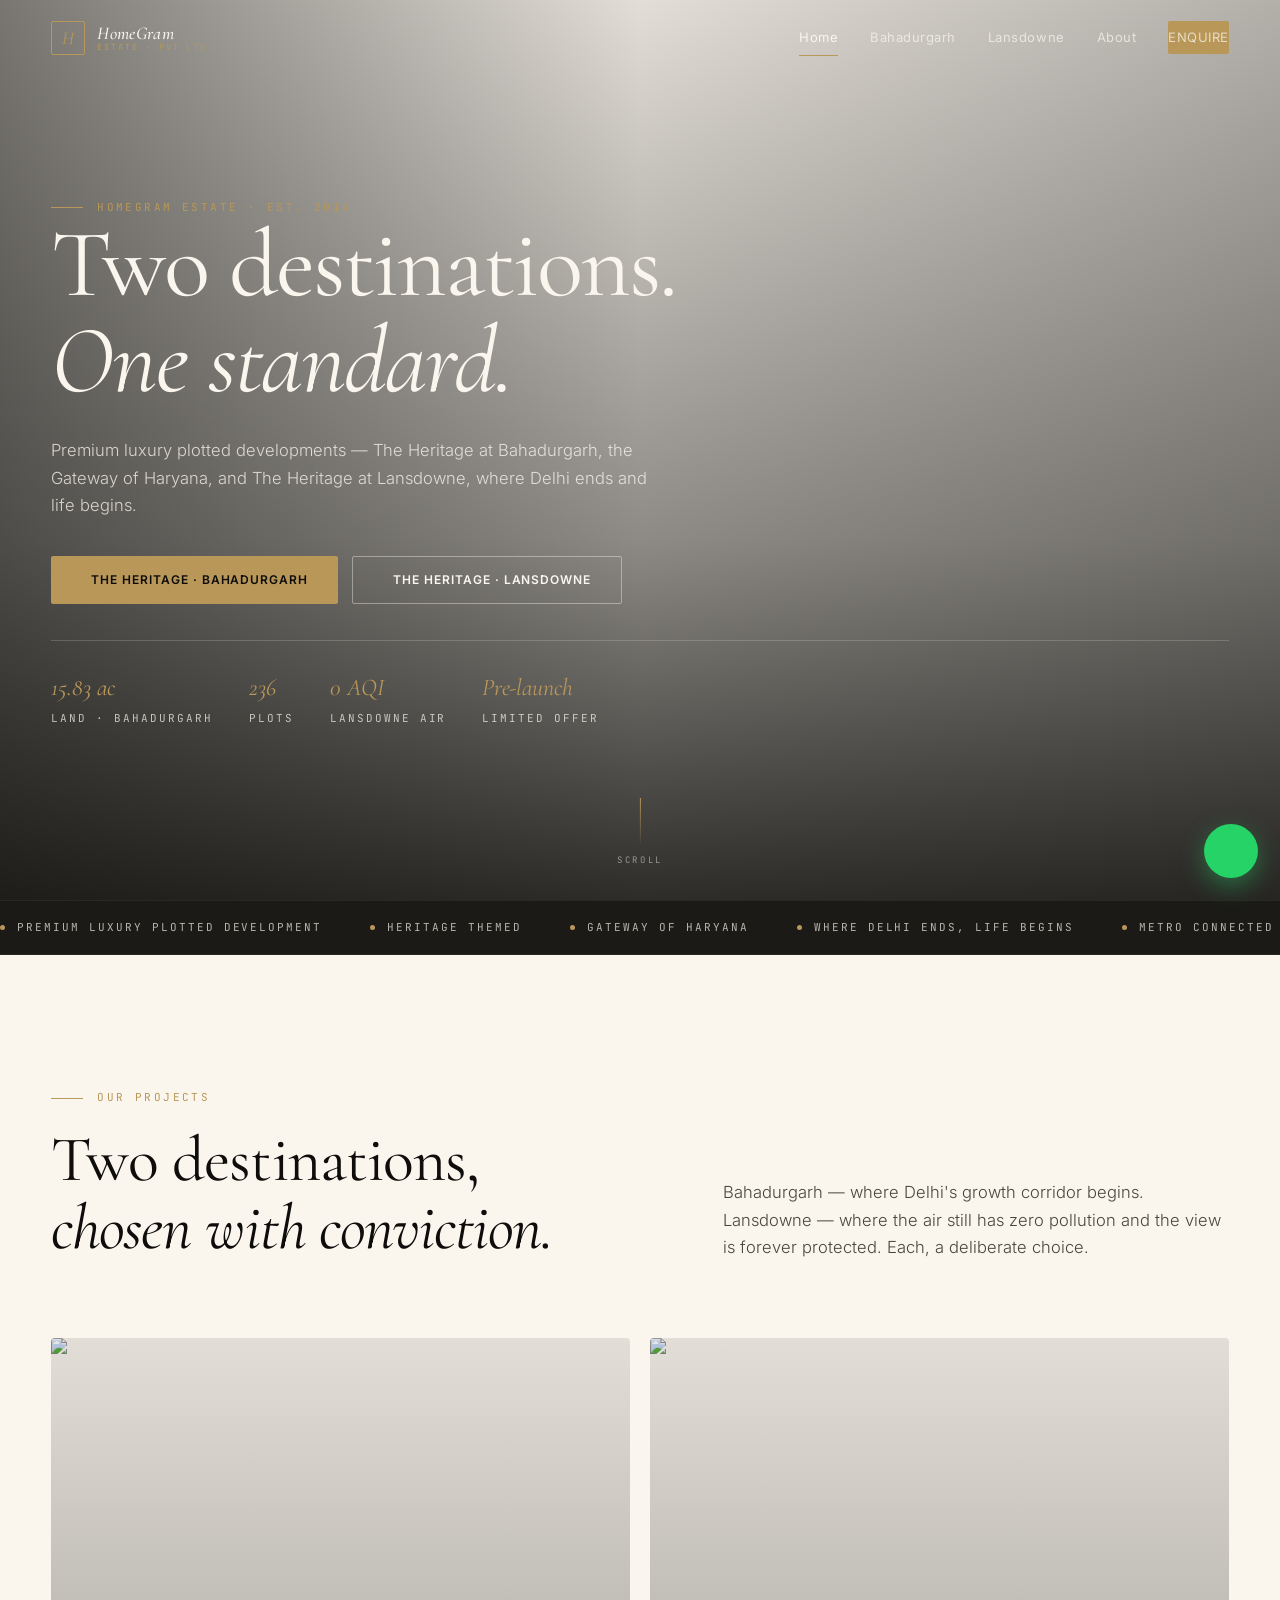
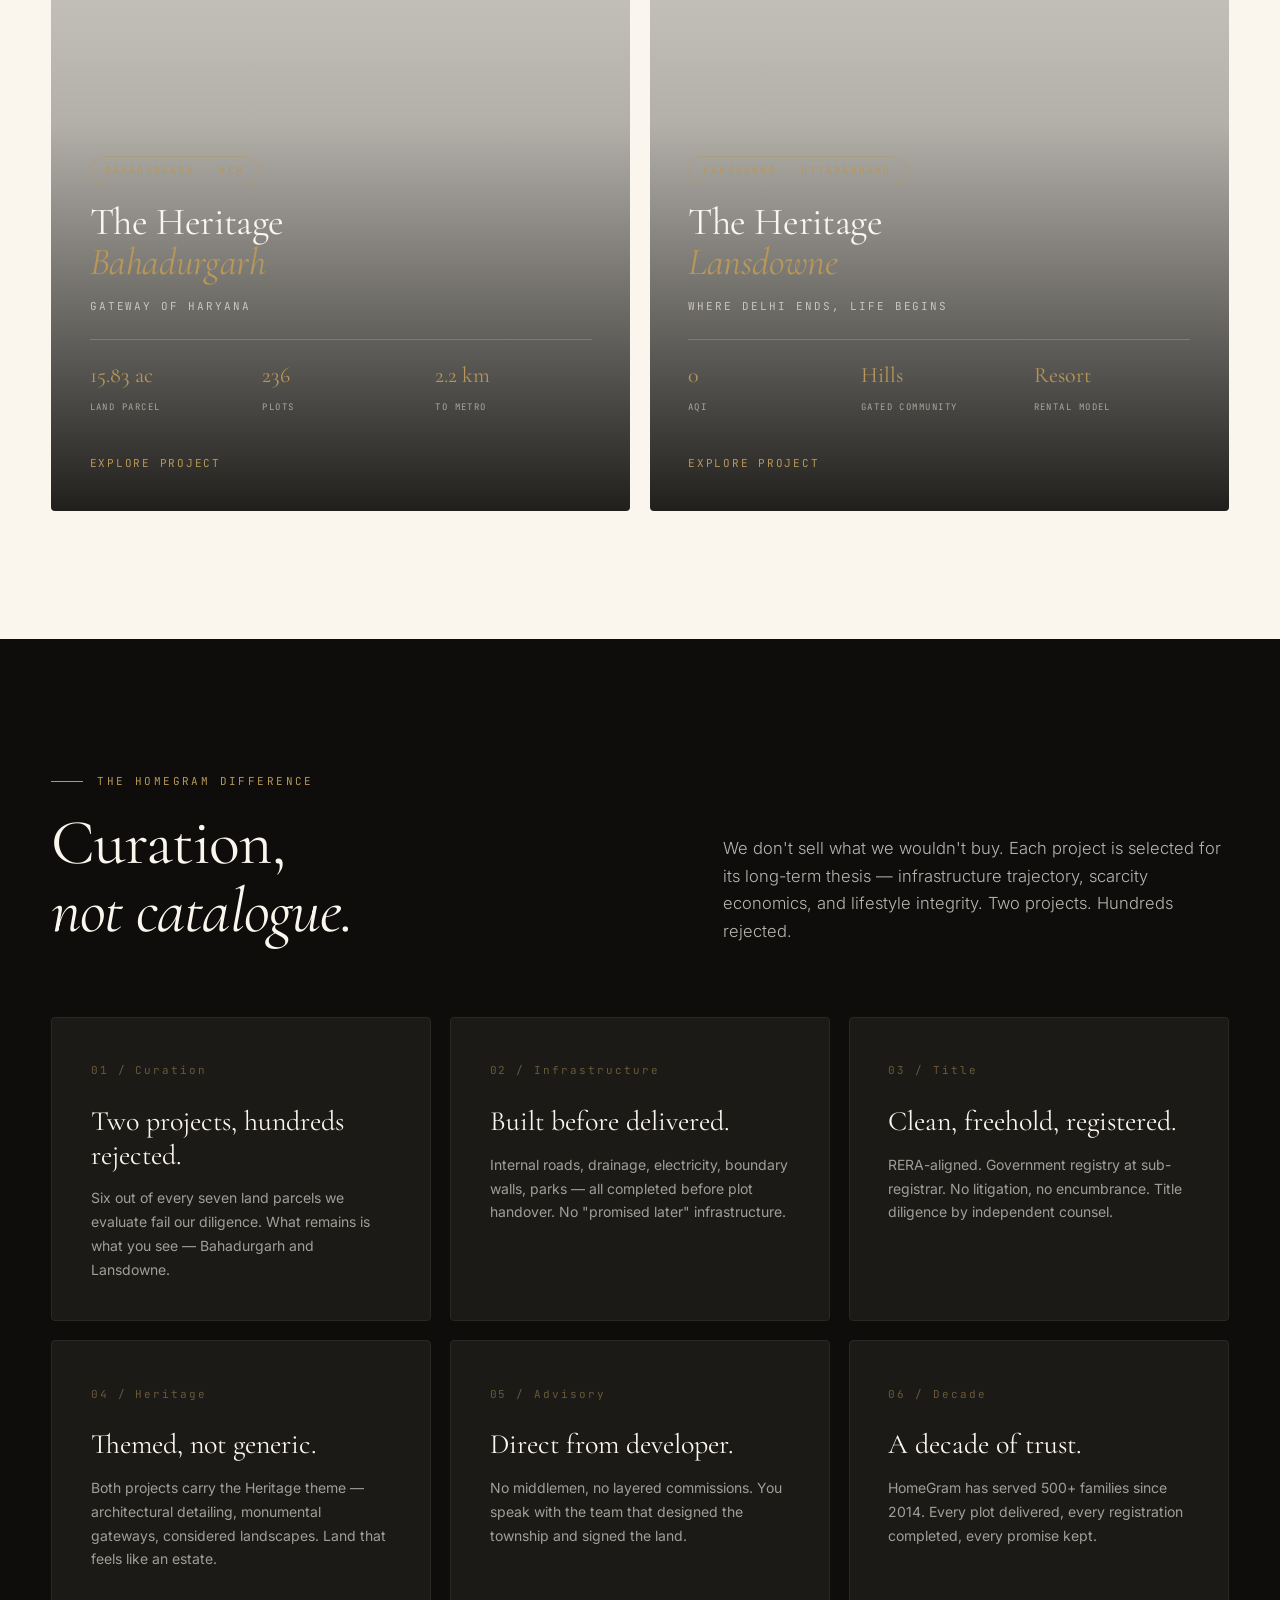
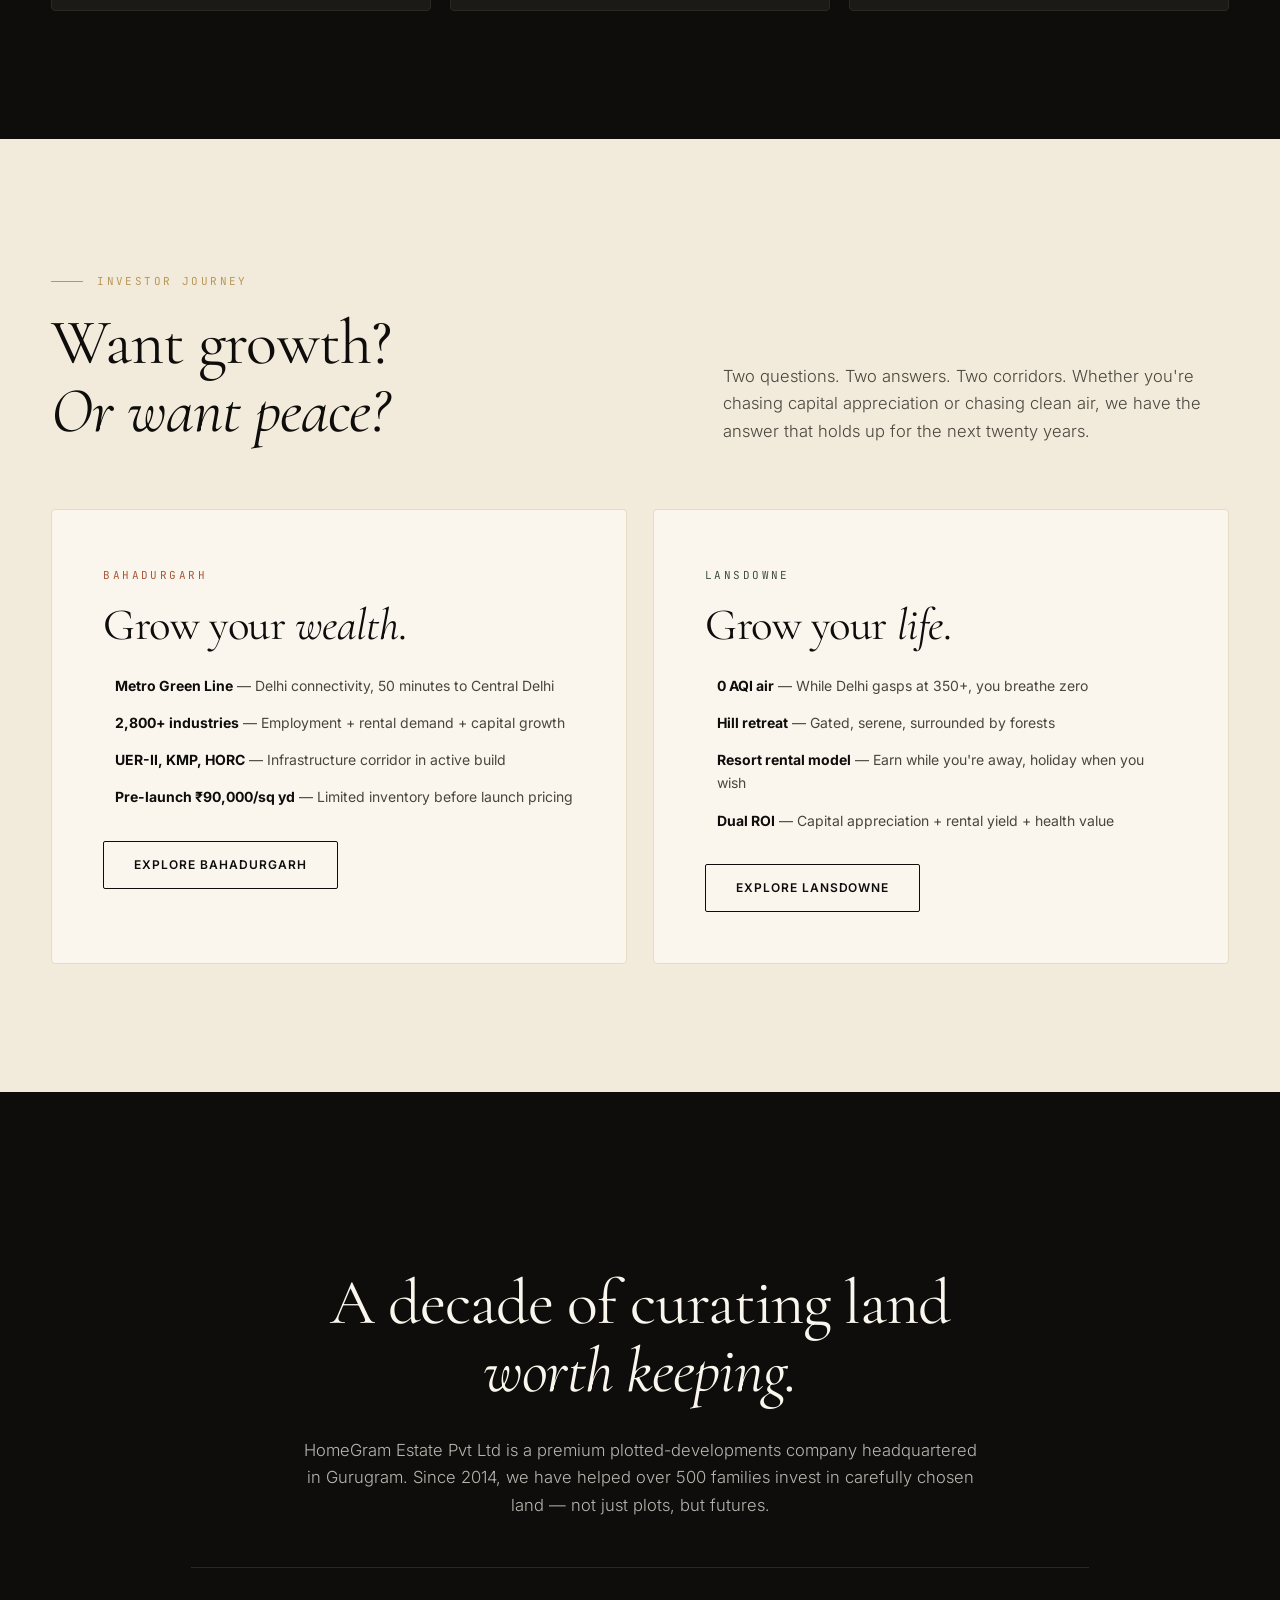
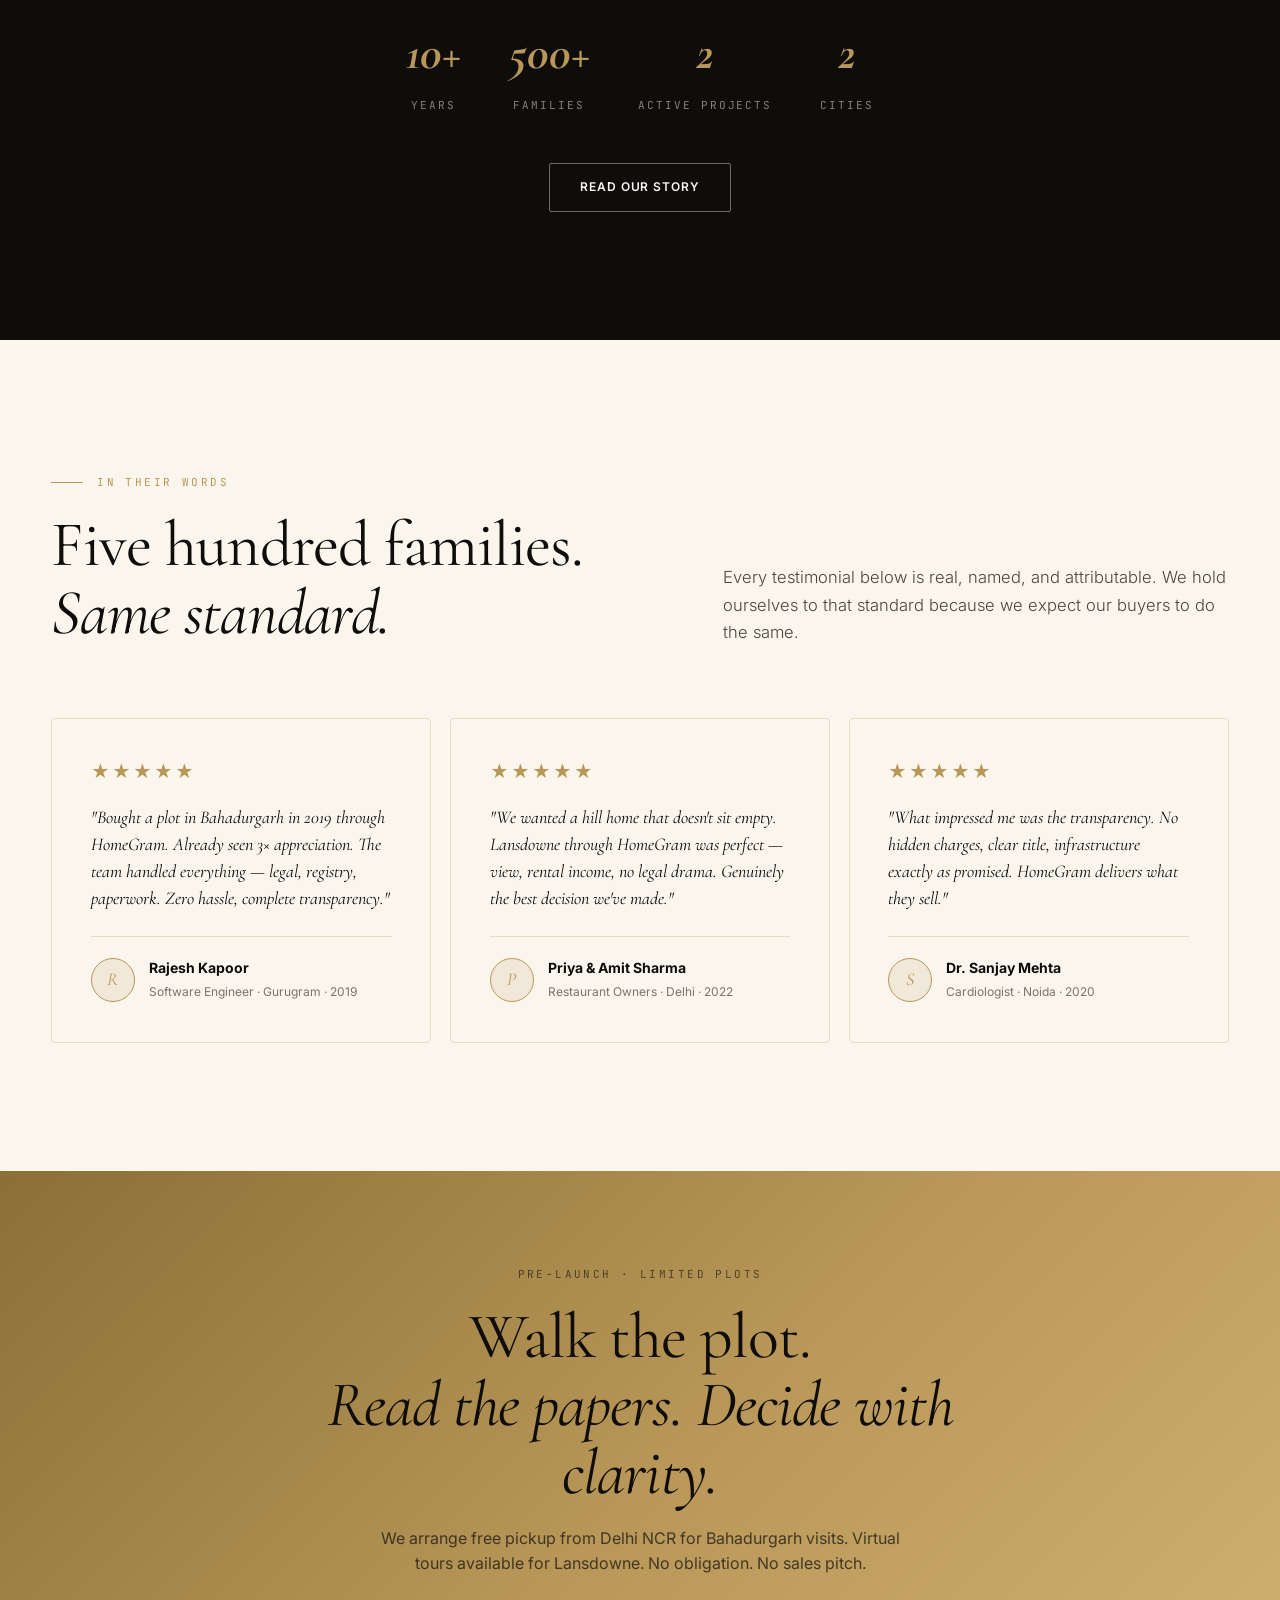
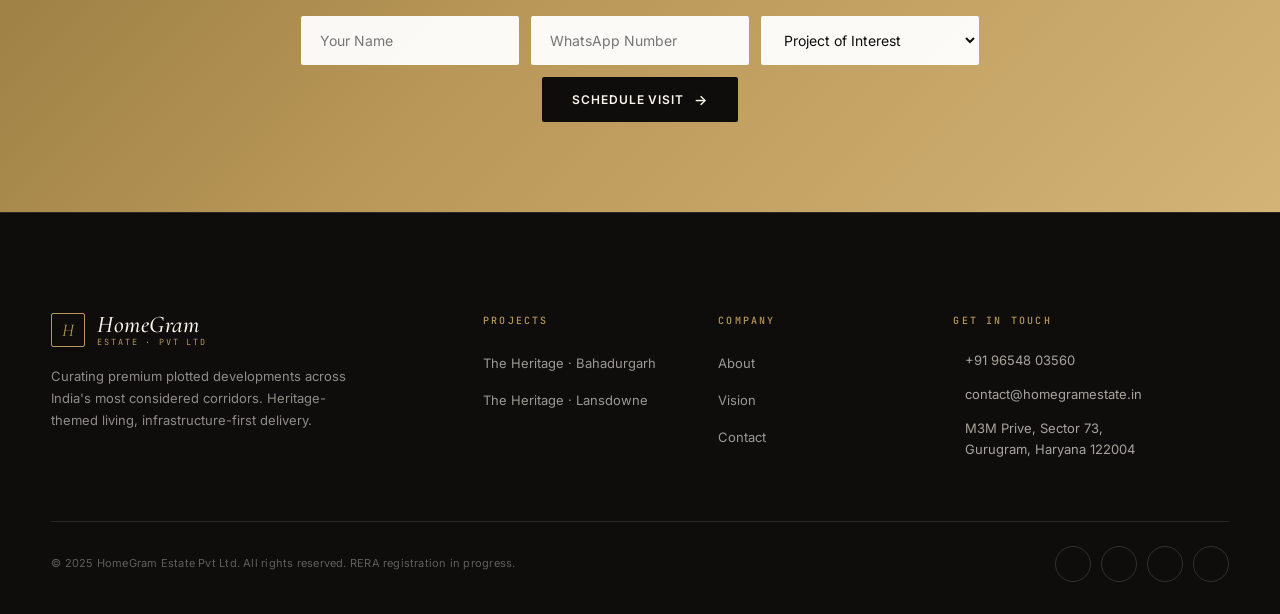
==== commit fc44e46c: "v3: Fresh multi-page premium website — Heritage theme, metro animation, Hugeicons Complete rebuild w" ====
--- a/index.html
+++ b/index.html
@@ -3,424 +3,401 @@
 <head>
 <meta charset="UTF-8">
 <meta name="viewport" content="width=device-width, initial-scale=1.0">
-<title>Estate by HOMEGRAM — Premium Plotted Developments</title>
+<title>HomeGram Estate — Premium Plotted Developments | Bahadurgarh & Lansdowne</title>
+<meta name="description" content="HomeGram Estate Pvt Ltd — Premium luxury plotted developments. The Heritage at Bahadurgarh (NCR) & Lansdowne (Uttarakhand). Two destinations. One vision.">
 <link rel="preconnect" href="https://fonts.googleapis.com">
 <link rel="preconnect" href="https://fonts.gstatic.com" crossorigin>
-<link href="https://fonts.googleapis.com/css2?family=Playfair+Display:ital,wght@0,400;0,700;1,400;1,700&family=Inter:wght@300;400;500;600;700&family=JetBrains+Mono:wght@400;500;700&display=swap" rel="stylesheet">
+<link href="https://fonts.googleapis.com/css2?family=Cormorant+Garamond:ital,wght@0,400;0,500;0,600;1,400;1,500&family=Inter:wght@300;400;500;600;700&family=JetBrains+Mono:wght@400;500&display=swap" rel="stylesheet">
 <link rel="stylesheet" href="https://cdn.hugeicons.com/font/hgi-stroke-rounded.css">
-<style>
-*,*::before,*::after{margin:0;padding:0;box-sizing:border-box}
-:root{--cream:#FDFBF7;--ink:#0A0A0F;--gold:#C9A84C;--gold-light:#E8D48B;--gold-dark:#A68A3A;--gray-100:#F5F3EE;--gray-200:#E8E4DC;--gray-600:#6B6860;--gray-700:#3D3B37;--font-display:'Playfair Display',serif;--font-body:'Inter',sans-serif;--font-mono:'JetBrains Mono',monospace}
-html{scroll-behavior:smooth}
-body{font-family:var(--font-body);color:var(--ink);background:var(--cream);line-height:1.6;overflow-x:hidden}
-h1,h2,h3,h4{font-family:var(--font-display);font-weight:700;line-height:1.2}
-a{text-decoration:none;color:inherit}
-img{max-width:100%;display:block}
-button,input,select,textarea{font-family:var(--font-body);border:none;outline:none}
-.container{max-width:1280px;margin:0 auto;padding:0 24px}
-
-/* NAV */
-.nav{position:fixed;top:0;left:0;width:100%;z-index:1000;padding:20px 0;transition:all .4s ease}
-.nav.scrolled{background:rgba(10,10,15,.85);backdrop-filter:blur(20px);padding:14px 0}
-.nav-inner{display:flex;align-items:center;justify-content:space-between;max-width:1280px;margin:0 auto;padding:0 24px}
-.logo{display:flex;flex-direction:column;align-items:flex-start}
-.logo-main{font-family:var(--font-display);font-style:italic;font-size:1.75rem;color:#fff;font-weight:700}
-.logo-sub{font-family:var(--font-mono);font-size:.6rem;color:var(--gold);letter-spacing:3px;text-transform:uppercase;margin-top:-2px}
-.nav-links{display:flex;align-items:center;gap:36px}
-.nav-links a{color:rgba(255,255,255,.8);font-size:.9rem;font-weight:400;transition:color .3s}
-.nav-links a:hover{color:var(--gold)}
-.nav-cta{background:var(--gold);color:var(--ink);padding:10px 24px;border-radius:4px;font-weight:600;font-size:.85rem;transition:all .3s}
-.nav-cta:hover{background:var(--gold-light);transform:translateY(-1px)}
-.hamburger{display:none;flex-direction:column;gap:5px;cursor:pointer;padding:8px}
-.hamburger span{width:24px;height:2px;background:#fff;transition:all .3s}
-.mobile-menu{display:none;position:fixed;top:0;left:0;width:100%;height:100vh;background:var(--ink);z-index:999;flex-direction:column;align-items:center;justify-content:center;gap:32px}
-.mobile-menu.active{display:flex}
-.mobile-menu a{color:#fff;font-size:1.4rem;font-family:var(--font-display)}
-.mobile-close{position:absolute;top:24px;right:24px;color:#fff;font-size:1.5rem;cursor:pointer}
-
-/* HERO */
-.hero{position:relative;height:100vh;display:flex;align-items:center;justify-content:center;overflow:hidden}
-.hero-video{position:absolute;inset:0;width:100%;height:100%;object-fit:cover}
-.hero-overlay{position:absolute;inset:0;background:linear-gradient(to bottom,rgba(10,10,15,.4) 0%,rgba(10,10,15,.7) 100%)}
-.hero-content{position:relative;z-index:2;text-align:center;max-width:800px;padding:0 24px}
-.hero-content h1{font-size:clamp(2.5rem,6vw,4.5rem);color:#fff;margin-bottom:20px}
-.hero-content p{color:rgba(255,255,255,.8);font-size:clamp(1rem,2vw,1.2rem);margin-bottom:40px;max-width:600px;margin-left:auto;margin-right:auto}
-.hero-buttons{display:flex;gap:16px;justify-content:center;flex-wrap:wrap}
-.btn-primary{background:var(--gold);color:var(--ink);padding:14px 32px;border-radius:4px;font-weight:600;font-size:.95rem;display:inline-flex;align-items:center;gap:8px;transition:all .3s;cursor:pointer}
-.btn-primary:hover{background:var(--gold-light);transform:translateY(-2px);box-shadow:0 8px 30px rgba(201,168,76,.3)}
-.btn-outline{border:1px solid rgba(255,255,255,.4);color:#fff;padding:14px 32px;border-radius:4px;font-weight:500;font-size:.95rem;display:inline-flex;align-items:center;gap:8px;transition:all .3s;cursor:pointer}
-.btn-outline:hover{border-color:var(--gold);color:var(--gold)}
-
-/* TICKER */
-.ticker{background:var(--cream);padding:20px 0;border-bottom:1px solid var(--gray-200)}
-.ticker-inner{display:flex;align-items:center;justify-content:center;gap:40px;flex-wrap:wrap}
-.ticker-item{font-family:var(--font-mono);font-size:.8rem;letter-spacing:1px;color:var(--gray-600);text-transform:uppercase;display:flex;align-items:center;gap:8px}
-.ticker-item::before{content:'';width:6px;height:6px;background:var(--gold);border-radius:50%}
-
-/* SECTIONS */
-.section{padding:100px 0}
-.section-dark{background:var(--ink);color:#fff}
-.section-light{background:var(--cream)}
-.section-title{font-size:clamp(2rem,4vw,3rem);margin-bottom:16px}
-.section-subtitle{color:var(--gray-600);font-size:1.05rem;max-width:600px}
-.section-dark .section-subtitle{color:rgba(255,255,255,.6)}
-
-/* ABOUT */
-.about-grid{display:grid;grid-template-columns:1fr 1fr;gap:60px;align-items:center;margin-top:60px}
-.about-text p{color:var(--gray-600);margin-bottom:20px;font-size:1.05rem}
-.about-stats{display:grid;grid-template-columns:repeat(3,1fr);gap:24px;margin-top:40px}
-.stat-box{text-align:center;padding:24px;background:var(--gray-100);border-radius:8px}
-.stat-number{font-family:var(--font-mono);font-size:2rem;font-weight:700;color:var(--gold)}
-.stat-label{font-family:var(--font-mono);font-size:.7rem;letter-spacing:1px;text-transform:uppercase;color:var(--gray-600);margin-top:4px}
-.about-image{border-radius:12px;overflow:hidden;aspect-ratio:4/3}
-.about-image img{width:100%;height:100%;object-fit:cover}
-
-/* PROJECTS */
-.projects-grid{display:grid;grid-template-columns:1fr 1fr;gap:32px;margin-top:60px}
-.project-card{position:relative;border-radius:12px;overflow:hidden;aspect-ratio:3/4;cursor:pointer;transition:transform .4s}
-.project-card:hover{transform:scale(1.02)}
-.project-card img{width:100%;height:100%;object-fit:cover;transition:transform .6s}
-.project-card:hover img{transform:scale(1.05)}
-.project-card-overlay{position:absolute;inset:0;background:linear-gradient(to top,rgba(10,10,15,.9) 0%,transparent 60%);display:flex;flex-direction:column;justify-content:flex-end;padding:40px}
-.project-card-tag{font-family:var(--font-mono);font-size:.7rem;letter-spacing:2px;color:var(--gold);text-transform:uppercase;margin-bottom:8px}
-.project-card h3{font-size:1.8rem;color:#fff;margin-bottom:12px}
-.project-card p{color:rgba(255,255,255,.7);font-size:.95rem;margin-bottom:20px}
-.project-card-link{color:var(--gold);font-weight:600;font-size:.9rem;display:inline-flex;align-items:center;gap:6px;transition:gap .3s}
-.project-card-link:hover{gap:12px}
-
-/* USP */
-.usp-grid{display:grid;grid-template-columns:repeat(3,1fr);gap:24px;margin-top:60px}
-.usp-card{padding:40px 32px;background:var(--gray-100);border-radius:12px;transition:all .4s}
-.usp-card:hover{background:#fff;box-shadow:0 20px 60px rgba(0,0,0,.08);transform:translateY(-4px)}
-.usp-card i{font-size:2rem;color:var(--gold);margin-bottom:20px;display:block}
-.usp-card h4{font-size:1.1rem;margin-bottom:8px}
-.usp-card p{color:var(--gray-600);font-size:.9rem}
-
-/* TESTIMONIALS */
-.testimonial-grid{display:grid;grid-template-columns:repeat(3,1fr);gap:32px;margin-top:60px}
-.testimonial-card{padding:40px;background:rgba(255,255,255,.05);border:1px solid rgba(255,255,255,.1);border-radius:12px}
-.testimonial-card p{color:rgba(255,255,255,.8);font-style:italic;font-size:1rem;margin-bottom:20px;line-height:1.7}
-.testimonial-author{font-family:var(--font-mono);font-size:.75rem;letter-spacing:1px;color:var(--gold);text-transform:uppercase}
-
-/* CTA BAND */
-.cta-band{background:linear-gradient(135deg,var(--gold-dark),var(--gold),var(--gold-light));padding:80px 0}
-.cta-band h2{color:var(--ink);font-size:clamp(1.8rem,3vw,2.5rem);margin-bottom:12px}
-.cta-band p{color:var(--gray-700);margin-bottom:32px}
-.cta-form{display:flex;gap:12px;flex-wrap:wrap;max-width:800px}
-.cta-form input,.cta-form select{padding:14px 20px;border-radius:4px;background:#fff;font-size:.9rem;flex:1;min-width:180px}
-.cta-form button{background:var(--ink);color:#fff;padding:14px 32px;border-radius:4px;font-weight:600;cursor:pointer;transition:all .3s;white-space:nowrap}
-.cta-form button:hover{background:#1a1a24;transform:translateY(-1px)}
-
-/* FOOTER */
-.footer{background:var(--ink);color:rgba(255,255,255,.7);padding:80px 0 40px}
-.footer-grid{display:grid;grid-template-columns:2fr 1fr 1fr 1.5fr;gap:48px}
-.footer-brand .logo{margin-bottom:16px}
-.footer-brand p{font-size:.9rem;line-height:1.7}
-.footer h4{color:#fff;font-size:.85rem;font-family:var(--font-mono);letter-spacing:2px;text-transform:uppercase;margin-bottom:20px}
-.footer ul{list-style:none}
-.footer ul li{margin-bottom:10px}
-.footer ul a{color:rgba(255,255,255,.6);font-size:.9rem;transition:color .3s}
-.footer ul a:hover{color:var(--gold)}
-.footer-contact-item{display:flex;align-items:flex-start;gap:10px;margin-bottom:14px;font-size:.9rem}
-.footer-contact-item i{color:var(--gold);margin-top:3px}
-.footer-bottom{border-top:1px solid rgba(255,255,255,.1);margin-top:48px;padding-top:24px;text-align:center;font-size:.8rem;color:rgba(255,255,255,.4)}
-
-/* WHATSAPP */
-.whatsapp-float{position:fixed;bottom:24px;right:24px;width:56px;height:56px;background:#25D366;border-radius:50%;display:flex;align-items:center;justify-content:center;z-index:900;box-shadow:0 4px 20px rgba(37,211,102,.4);transition:transform .3s}
-.whatsapp-float:hover{transform:scale(1.1)}
-.whatsapp-float i{color:#fff;font-size:1.5rem}
-
-/* REVEAL */
-.reveal{opacity:0;transform:translateY(40px);transition:all .8s cubic-bezier(.4,0,.2,1)}
-.reveal.active{opacity:1;transform:translateY(0)}
-
-/* RESPONSIVE */
-@media(max-width:1024px){
-.projects-grid,.about-grid{grid-template-columns:1fr}
-.usp-grid{grid-template-columns:repeat(2,1fr)}
-.testimonial-grid{grid-template-columns:1fr}
-.footer-grid{grid-template-columns:1fr 1fr}
-}
-@media(max-width:768px){
-.nav-links{display:none}
-.hamburger{display:flex}
-.usp-grid{grid-template-columns:1fr}
-.about-stats{grid-template-columns:repeat(3,1fr)}
-.cta-form{flex-direction:column}
-.footer-grid{grid-template-columns:1fr}
-.ticker-inner{gap:20px}
-}
-</style>
+<link rel="stylesheet" href="assets/style.css">
 </head>
 <body>
 
-
-<!-- NAVIGATION -->
-<nav class="nav">
-<div class="nav-inner">
-<a href="index.html" class="logo">
-<span class="logo-main">Estate</span>
-<span class="logo-sub">by HOMEGRAM</span>
-</a>
-<div class="nav-links">
-<a href="index.html">Home</a>
-<a href="bahadurgarh.html">Bahadurgarh</a>
-<a href="lansdowne.html">Lansdowne</a>
-<a href="contact.html" class="nav-cta">Enquire Now</a>
-</div>
-<div class="hamburger" onclick="toggleMenu()">
-<span></span><span></span><span></span>
-</div>
-</div>
+<!-- NAV -->
+<nav class="nav" id="nav">
+  <div class="nav-inner">
+    <a href="index.html" class="nav-logo">
+      <span class="nav-logo-mark">H</span>
+      <span class="nav-logo-text">
+        <span class="nav-logo-name">HomeGram</span>
+        <span class="nav-logo-tag">Estate · Pvt Ltd</span>
+      </span>
+    </a>
+    <div class="nav-links">
+      <a href="index.html" class="active">Home</a>
+      <a href="bahadurgarh.html">Bahadurgarh</a>
+      <a href="lansdowne.html">Lansdowne</a>
+      <a href="about.html">About</a>
+      <a href="contact.html" class="nav-cta">Enquire</a>
+    </div>
+    <button class="nav-burger" aria-label="Menu"><span></span><span></span><span></span></button>
+  </div>
 </nav>
-
-<!-- MOBILE MENU -->
-<div class="mobile-menu" id="mobileMenu">
-<div class="mobile-close" onclick="toggleMenu()"><i class="hgi-stroke hgi-cancel-01"></i></div>
-<a href="index.html" onclick="toggleMenu()">Home</a>
-<a href="bahadurgarh.html" onclick="toggleMenu()">Bahadurgarh</a>
-<a href="lansdowne.html" onclick="toggleMenu()">Lansdowne</a>
-<a href="contact.html" onclick="toggleMenu()">Contact</a>
+<div class="mobile-menu">
+  <a href="index.html">Home</a>
+  <a href="bahadurgarh.html">Bahadurgarh</a>
+  <a href="lansdowne.html">Lansdowne</a>
+  <a href="about.html">About</a>
+  <a href="contact.html">Enquire</a>
 </div>
 
 <!-- HERO -->
 <section class="hero">
-<video class="hero-video" autoplay muted loop playsinline>
-<source src="https://videos.pexels.com/video-files/3571264/3571264-uhd_2560_1440_30fps.mp4" type="video/mp4">
-</video>
-<div class="hero-overlay"></div>
-<div class="hero-content">
-<h1>Building Legacy. Creating Value.</h1>
-<p>Premium plotted developments in India's fastest-growing corridors. Invest in land that appreciates, communities that thrive.</p>
-<div class="hero-buttons">
-<a href="bahadurgarh.html" class="btn-primary"><i class="hgi-stroke hgi-building-03"></i> Bahadurgarh NCR</a>
-<a href="lansdowne.html" class="btn-outline"><i class="hgi-stroke hgi-mountain"></i> Lansdowne Hills</a>
-</div>
-</div>
+  <div class="hero-media">
+    <video autoplay muted loop playsinline poster="https://images.unsplash.com/photo-1582407947304-fd86f028f716?w=1600&q=85">
+      <source src="https://videos.pexels.com/video-files/3571264/3571264-uhd_2560_1440_30fps.mp4" type="video/mp4">
+    </video>
+  </div>
+  <div class="hero-overlay"></div>
+  <div class="hero-content">
+    <div class="reveal">
+      <span class="eyebrow eyebrow-line">HomeGram Estate · Est. 2014</span>
+    </div>
+    <h1 class="display-xl reveal delay-1">
+      Two destinations.<br>
+      <em>One standard.</em>
+    </h1>
+    <p class="lead reveal delay-2" style="max-width:620px;margin-top:28px;color:rgba(250,246,238,0.78);">
+      Premium luxury plotted developments — The Heritage at Bahadurgarh, the Gateway of Haryana, and The Heritage at Lansdowne, where Delhi ends and life begins.
+    </p>
+    <div class="reveal delay-3" style="display:flex;gap:14px;flex-wrap:wrap;margin-top:36px;">
+      <a href="bahadurgarh.html" class="btn btn-gold">
+        <i class="hgi-stroke hgi-building-03"></i>
+        The Heritage · Bahadurgarh
+      </a>
+      <a href="lansdowne.html" class="btn btn-outline">
+        <i class="hgi-stroke hgi-mountain"></i>
+        The Heritage · Lansdowne
+      </a>
+    </div>
+    <div class="hero-meta reveal delay-4">
+      <span><strong>15.83 ac</strong>Land · Bahadurgarh</span>
+      <span><strong>236</strong>Plots</span>
+      <span><strong>0 AQI</strong>Lansdowne air</span>
+      <span><strong>Pre-launch</strong>Limited offer</span>
+    </div>
+  </div>
+  <div class="hero-scroll">
+    <span class="hero-scroll-line"></span>
+    Scroll
+  </div>
 </section>
 
 <!-- TICKER -->
 <div class="ticker">
-<div class="ticker-inner">
-<span class="ticker-item">500+ Families</span>
-<span class="ticker-item">Since 2014</span>
-<span class="ticker-item">RERA Compliant</span>
-<span class="ticker-item">Gated Communities</span>
+  <div class="ticker-track">
+    <span class="ticker-item"><span class="dot"></span>Premium Luxury Plotted Development</span>
+    <span class="ticker-item"><span class="dot"></span>Heritage Themed</span>
+    <span class="ticker-item"><span class="dot"></span>Gateway of Haryana</span>
+    <span class="ticker-item"><span class="dot"></span>Where Delhi Ends, Life Begins</span>
+    <span class="ticker-item"><span class="dot"></span>Metro Connected</span>
+    <span class="ticker-item"><span class="dot"></span>0 AQI Hill Retreat</span>
+    <span class="ticker-item"><span class="dot"></span>25,000 sq ft Clubhouse</span>
+    <span class="ticker-item"><span class="dot"></span>Holiday Home Plots</span>
+    <span class="ticker-item"><span class="dot"></span>Premium Luxury Plotted Development</span>
+    <span class="ticker-item"><span class="dot"></span>Heritage Themed</span>
+    <span class="ticker-item"><span class="dot"></span>Gateway of Haryana</span>
+    <span class="ticker-item"><span class="dot"></span>Where Delhi Ends, Life Begins</span>
+    <span class="ticker-item"><span class="dot"></span>Metro Connected</span>
+    <span class="ticker-item"><span class="dot"></span>0 AQI Hill Retreat</span>
+    <span class="ticker-item"><span class="dot"></span>25,000 sq ft Clubhouse</span>
+    <span class="ticker-item"><span class="dot"></span>Holiday Home Plots</span>
+  </div>
 </div>
-</div>
-
-<!-- ABOUT -->
-<section class="section section-light">
-<div class="container">
-<div class="about-grid reveal">
-<div class="about-text">
-<h2 class="section-title">A Decade of Trust in Real Estate</h2>
-<p class="section-subtitle">Estate by HOMEGRAM is a premium real estate advisory and development firm headquartered in Gurugram. Since 2014, we have helped over 500 families secure high-growth plotted land in strategically selected corridors.</p>
-<p>We believe in transparent transactions, legally verified titles, and infrastructure-ready plots that allow you to build on your own timeline. Every project is selected after rigorous market research and due diligence.</p>
-<div class="about-stats">
-<div class="stat-box">
-<div class="stat-number">10+</div>
-<div class="stat-label">Years</div>
-</div>
-<div class="stat-box">
-<div class="stat-number">500+</div>
-<div class="stat-label">Families</div>
-</div>
-<div class="stat-box">
-<div class="stat-number">2</div>
-<div class="stat-label">Cities</div>
-</div>
-</div>
-</div>
-<div class="about-image">
-<img src="https://images.unsplash.com/photo-1545324418-cc1a3fa10c00?w=800&q=80" alt="Premium residential development">
-</div>
-</div>
-</div>
-</section>
-
-
-<!-- PROJECTS -->
-<section class="section section-dark">
-<div class="container">
-<h2 class="section-title reveal">Our Flagship Projects</h2>
-<p class="section-subtitle reveal">Two distinct investment corridors. One uncompromising standard.</p>
-<div class="projects-grid reveal">
-<a href="bahadurgarh.html" class="project-card">
-<img src="https://images.unsplash.com/photo-1486325212027-8081e485255e?w=1600&q=90" alt="Bahadurgarh NCR">
-<div class="project-card-overlay">
-<span class="project-card-tag">NCR Growth Corridor</span>
-<h3>Bahadurgarh</h3>
-<p>28km from Connaught Place. Metro-connected. Gated plotted township with 35x appreciation track record.</p>
-<span class="project-card-link">Explore Project <i class="hgi-stroke hgi-arrow-right-01"></i></span>
-</div>
-</a>
-<a href="lansdowne.html" class="project-card">
-<img src="https://images.unsplash.com/photo-1506905925346-21bda4d32df4?w=1600&q=90" alt="Lansdowne Hills">
-<div class="project-card-overlay">
-<span class="project-card-tag">Himalayan Retreat</span>
-<h3>Lansdowne Hills</h3>
-<p>1706m altitude. Cantonment-protected. Year-round tourism with Airbnb yields of up to 15K/night.</p>
-<span class="project-card-link">Explore Project <i class="hgi-stroke hgi-arrow-right-01"></i></span>
-</div>
-</a>
-</div>
-</div>
-</section>
-
-<!-- WHY CHOOSE US -->
-<section class="section section-light">
-<div class="container">
-<h2 class="section-title reveal">Why Choose Estate</h2>
-<p class="section-subtitle reveal">Every detail is engineered for your peace of mind and long-term wealth.</p>
-<div class="usp-grid reveal">
-<div class="usp-card">
-<i class="hgi-stroke hgi-road-01"></i>
-<h4>Ready Infrastructure</h4>
-<p>Roads, drainage, electricity, parks — all built before possession. Move in or build at your convenience.</p>
-</div>
-<div class="usp-card">
-<i class="hgi-stroke hgi-shield-check"></i>
-<h4>Clear Title</h4>
-<p>Every plot comes with legally verified, dispute-free documentation. Full title guarantee with registry support.</p>
-</div>
-<div class="usp-card">
-<i class="hgi-stroke hgi-home-01"></i>
-<h4>Gated Security</h4>
-<p>24/7 manned security, boundary walls, CCTV surveillance. Your investment is protected at all times.</p>
-</div>
-<div class="usp-card">
-<i class="hgi-stroke hgi-chart-increase"></i>
-<h4>Proven Growth</h4>
-<p>We select corridors with documented appreciation history. Data-backed investment decisions, not speculation.</p>
-</div>
-<div class="usp-card">
-<i class="hgi-stroke hgi-money-bag-02"></i>
-<h4>Flexible EMI</h4>
-<p>Easy payment plans with zero-cost EMI options. Start with minimal booking amount, pay at your pace.</p>
-</div>
-<div class="usp-card">
-<i class="hgi-stroke hgi-calendar-03"></i>
-<h4>Build Anytime</h4>
-<p>No construction deadlines. Build your dream home when you are ready. Plot ownership gives you freedom.</p>
-</div>
-</div>
-</div>
+
+<!-- TWO DESTINATIONS / PROJECTS -->
+<section class="section light">
+  <div class="container">
+    <div class="section-head">
+      <div>
+        <span class="eyebrow eyebrow-line reveal">Our Projects</span>
+        <h2 class="display-lg reveal delay-1">
+          Two destinations,<br>
+          <em>chosen with conviction.</em>
+        </h2>
+      </div>
+      <p class="lead reveal delay-2">
+        Bahadurgarh — where Delhi's growth corridor begins. Lansdowne — where the air still has zero pollution and the view is forever protected. Each, a deliberate choice.
+      </p>
+    </div>
+    <div class="projects-grid">
+      <a href="bahadurgarh.html" class="project-card reveal">
+        <img src="https://images.unsplash.com/photo-1486325212027-8081e485255e?w=1200&q=85" alt="The Heritage Bahadurgarh" class="project-card-img">
+        <div class="project-card-overlay"></div>
+        <div class="project-card-content">
+          <span class="project-card-tag">Bahadurgarh · NCR</span>
+          <h3 class="project-card-title">
+            The Heritage<br><em>Bahadurgarh</em>
+          </h3>
+          <p class="project-card-tagline">Gateway of Haryana</p>
+          <div class="project-card-stats">
+            <div class="project-card-stat"><strong>15.83 ac</strong><span>Land Parcel</span></div>
+            <div class="project-card-stat"><strong>236</strong><span>Plots</span></div>
+            <div class="project-card-stat"><strong>2.2 km</strong><span>To Metro</span></div>
+          </div>
+          <span class="project-card-cta">Explore Project <span class="arrow"></span></span>
+        </div>
+      </a>
+      <a href="lansdowne.html" class="project-card reveal delay-2">
+        <img src="https://images.unsplash.com/photo-1506905925346-21bda4d32df4?w=1200&q=85" alt="The Heritage Lansdowne" class="project-card-img">
+        <div class="project-card-overlay"></div>
+        <div class="project-card-content">
+          <span class="project-card-tag">Lansdowne · Uttarakhand</span>
+          <h3 class="project-card-title">
+            The Heritage<br><em>Lansdowne</em>
+          </h3>
+          <p class="project-card-tagline">Where Delhi Ends, Life Begins</p>
+          <div class="project-card-stats">
+            <div class="project-card-stat"><strong>0</strong><span>AQI</span></div>
+            <div class="project-card-stat"><strong>Hills</strong><span>Gated Community</span></div>
+            <div class="project-card-stat"><strong>Resort</strong><span>Rental Model</span></div>
+          </div>
+          <span class="project-card-cta">Explore Project <span class="arrow"></span></span>
+        </div>
+      </a>
+    </div>
+  </div>
+</section>
+
+<!-- PHILOSOPHY / WHY HOMEGRAM -->
+<section class="section dark">
+  <div class="container">
+    <div class="section-head">
+      <div>
+        <span class="eyebrow eyebrow-line reveal">The HomeGram Difference</span>
+        <h2 class="display-lg reveal delay-1">
+          Curation,<br>
+          <em>not catalogue.</em>
+        </h2>
+      </div>
+      <p class="lead reveal delay-2">
+        We don't sell what we wouldn't buy. Each project is selected for its long-term thesis — infrastructure trajectory, scarcity economics, and lifestyle integrity. Two projects. Hundreds rejected.
+      </p>
+    </div>
+    <div class="feature-grid">
+      <div class="feature-card reveal">
+        <span class="feature-card-num">01 / Curation</span>
+        <i class="hgi-stroke hgi-checkmark-circle-02 feature-card-icon"></i>
+        <h3>Two projects, hundreds rejected.</h3>
+        <p>Six out of every seven land parcels we evaluate fail our diligence. What remains is what you see — Bahadurgarh and Lansdowne.</p>
+      </div>
+      <div class="feature-card reveal delay-1">
+        <span class="feature-card-num">02 / Infrastructure</span>
+        <i class="hgi-stroke hgi-road-01 feature-card-icon"></i>
+        <h3>Built before delivered.</h3>
+        <p>Internal roads, drainage, electricity, boundary walls, parks — all completed before plot handover. No "promised later" infrastructure.</p>
+      </div>
+      <div class="feature-card reveal delay-2">
+        <span class="feature-card-num">03 / Title</span>
+        <i class="hgi-stroke hgi-shield-01 feature-card-icon"></i>
+        <h3>Clean, freehold, registered.</h3>
+        <p>RERA-aligned. Government registry at sub-registrar. No litigation, no encumbrance. Title diligence by independent counsel.</p>
+      </div>
+      <div class="feature-card reveal">
+        <span class="feature-card-num">04 / Heritage</span>
+        <i class="hgi-stroke hgi-castle-02 feature-card-icon"></i>
+        <h3>Themed, not generic.</h3>
+        <p>Both projects carry the Heritage theme — architectural detailing, monumental gateways, considered landscapes. Land that feels like an estate.</p>
+      </div>
+      <div class="feature-card reveal delay-1">
+        <span class="feature-card-num">05 / Advisory</span>
+        <i class="hgi-stroke hgi-handshake-01 feature-card-icon"></i>
+        <h3>Direct from developer.</h3>
+        <p>No middlemen, no layered commissions. You speak with the team that designed the township and signed the land.</p>
+      </div>
+      <div class="feature-card reveal delay-2">
+        <span class="feature-card-num">06 / Decade</span>
+        <i class="hgi-stroke hgi-medal-first-place feature-card-icon"></i>
+        <h3>A decade of trust.</h3>
+        <p>HomeGram has served 500+ families since 2014. Every plot delivered, every registration completed, every promise kept.</p>
+      </div>
+    </div>
+  </div>
+</section>
+
+<!-- THE TWO STORIES -->
+<section class="section cream">
+  <div class="container">
+    <div class="section-head">
+      <div>
+        <span class="eyebrow eyebrow-line reveal">Investor Journey</span>
+        <h2 class="display-lg reveal delay-1">
+          Want growth?<br>
+          <em>Or want peace?</em>
+        </h2>
+      </div>
+      <p class="lead reveal delay-2">
+        Two questions. Two answers. Two corridors. Whether you're chasing capital appreciation or chasing clean air, we have the answer that holds up for the next twenty years.
+      </p>
+    </div>
+    <div style="display:grid;grid-template-columns:1fr 1fr;gap:clamp(20px,2vw,32px);margin-top:40px;">
+      <div class="reveal" style="padding:clamp(32px,4vw,56px);background:var(--paper);border-radius:4px;border:1px solid var(--paper-stone);">
+        <span class="eyebrow" style="color:var(--terracotta);">Bahadurgarh</span>
+        <h3 class="display-md" style="margin-top:14px;margin-bottom:24px;">Grow your <em>wealth</em>.</h3>
+        <ul style="display:flex;flex-direction:column;gap:14px;font-size:14px;line-height:1.65;color:var(--text-mid);">
+          <li style="display:flex;gap:12px;align-items:flex-start;"><i class="hgi-stroke hgi-train-02" style="color:var(--gold);font-size:20px;flex-shrink:0;"></i><span><strong style="color:var(--ink)">Metro Green Line</strong> — Delhi connectivity, 50 minutes to Central Delhi</span></li>
+          <li style="display:flex;gap:12px;align-items:flex-start;"><i class="hgi-stroke hgi-factory" style="color:var(--gold);font-size:20px;flex-shrink:0;"></i><span><strong style="color:var(--ink)">2,800+ industries</strong> — Employment + rental demand + capital growth</span></li>
+          <li style="display:flex;gap:12px;align-items:flex-start;"><i class="hgi-stroke hgi-route-01" style="color:var(--gold);font-size:20px;flex-shrink:0;"></i><span><strong style="color:var(--ink)">UER-II, KMP, HORC</strong> — Infrastructure corridor in active build</span></li>
+          <li style="display:flex;gap:12px;align-items:flex-start;"><i class="hgi-stroke hgi-money-bag-02" style="color:var(--gold);font-size:20px;flex-shrink:0;"></i><span><strong style="color:var(--ink)">Pre-launch ₹90,000/sq yd</strong> — Limited inventory before launch pricing</span></li>
+        </ul>
+        <a href="bahadurgarh.html" class="btn btn-outline-dark" style="margin-top:32px;">Explore Bahadurgarh</a>
+      </div>
+      <div class="reveal delay-2" style="padding:clamp(32px,4vw,56px);background:var(--paper);border-radius:4px;border:1px solid var(--paper-stone);">
+        <span class="eyebrow" style="color:var(--forest);">Lansdowne</span>
+        <h3 class="display-md" style="margin-top:14px;margin-bottom:24px;">Grow your <em>life</em>.</h3>
+        <ul style="display:flex;flex-direction:column;gap:14px;font-size:14px;line-height:1.65;color:var(--text-mid);">
+          <li style="display:flex;gap:12px;align-items:flex-start;"><i class="hgi-stroke hgi-leaf-01" style="color:var(--gold);font-size:20px;flex-shrink:0;"></i><span><strong style="color:var(--ink)">0 AQI air</strong> — While Delhi gasps at 350+, you breathe zero</span></li>
+          <li style="display:flex;gap:12px;align-items:flex-start;"><i class="hgi-stroke hgi-mountain" style="color:var(--gold);font-size:20px;flex-shrink:0;"></i><span><strong style="color:var(--ink)">Hill retreat</strong> — Gated, serene, surrounded by forests</span></li>
+          <li style="display:flex;gap:12px;align-items:flex-start;"><i class="hgi-stroke hgi-hotel-01" style="color:var(--gold);font-size:20px;flex-shrink:0;"></i><span><strong style="color:var(--ink)">Resort rental model</strong> — Earn while you're away, holiday when you wish</span></li>
+          <li style="display:flex;gap:12px;align-items:flex-start;"><i class="hgi-stroke hgi-chart-line-data-01" style="color:var(--gold);font-size:20px;flex-shrink:0;"></i><span><strong style="color:var(--ink)">Dual ROI</strong> — Capital appreciation + rental yield + health value</span></li>
+        </ul>
+        <a href="lansdowne.html" class="btn btn-outline-dark" style="margin-top:32px;">Explore Lansdowne</a>
+      </div>
+    </div>
+  </div>
+</section>
+
+<!-- ABOUT TEASE -->
+<section class="section dark">
+  <div class="container" style="max-width:1000px;">
+    <div style="text-align:center;">
+      <span class="eyebrow eyebrow-line reveal">About HomeGram Estate</span>
+      <h2 class="display-lg reveal delay-1" style="margin-top:24px;">
+        A decade of curating land<br>
+        <em>worth keeping.</em>
+      </h2>
+      <p class="lead reveal delay-2" style="max-width:680px;margin:32px auto 0;">
+        HomeGram Estate Pvt Ltd is a premium plotted-developments company headquartered in Gurugram. Since 2014, we have helped over 500 families invest in carefully chosen land — not just plots, but futures.
+      </p>
+      <div class="reveal delay-3" style="display:flex;gap:48px;justify-content:center;flex-wrap:wrap;margin-top:48px;padding-top:48px;border-top:1px solid var(--ink-line);">
+        <div><strong style="display:block;font-family:var(--ff-display);font-style:italic;font-size:48px;color:var(--gold);">10+</strong><span style="font-family:var(--ff-mono);font-size:11px;letter-spacing:0.18em;text-transform:uppercase;color:rgba(250,246,238,0.5);">Years</span></div>
+        <div><strong style="display:block;font-family:var(--ff-display);font-style:italic;font-size:48px;color:var(--gold);">500+</strong><span style="font-family:var(--ff-mono);font-size:11px;letter-spacing:0.18em;text-transform:uppercase;color:rgba(250,246,238,0.5);">Families</span></div>
+        <div><strong style="display:block;font-family:var(--ff-display);font-style:italic;font-size:48px;color:var(--gold);">2</strong><span style="font-family:var(--ff-mono);font-size:11px;letter-spacing:0.18em;text-transform:uppercase;color:rgba(250,246,238,0.5);">Active Projects</span></div>
+        <div><strong style="display:block;font-family:var(--ff-display);font-style:italic;font-size:48px;color:var(--gold);">2</strong><span style="font-family:var(--ff-mono);font-size:11px;letter-spacing:0.18em;text-transform:uppercase;color:rgba(250,246,238,0.5);">Cities</span></div>
+      </div>
+      <a href="about.html" class="btn btn-outline reveal delay-3" style="margin-top:48px;">Read Our Story</a>
+    </div>
+  </div>
 </section>
 
 <!-- TESTIMONIALS -->
-<section class="section section-dark">
-<div class="container">
-<h2 class="section-title reveal">What Our Clients Say</h2>
-<p class="section-subtitle reveal">Real stories from families who trusted us with their biggest investment.</p>
-<div class="testimonial-grid reveal">
-<div class="testimonial-card">
-<p>"Invested in Bahadurgarh in 2019. The plot value has already doubled. The infrastructure development in the area is remarkable, exactly as Estate predicted."</p>
-<div class="testimonial-author">Rajesh K. — Software Engineer, Gurugram</div>
-</div>
-<div class="testimonial-card">
-<p>"The Lansdowne property is our weekend retreat dream come true. Clean documentation, beautiful location, and the team handled everything seamlessly."</p>
-<div class="testimonial-author">Priya & Amit S. — Business Owners, Delhi</div>
-</div>
-<div class="testimonial-card">
-<p>"What impressed me most was the transparency. No hidden charges, clear title, and the plot was exactly as shown. Estate by HOMEGRAM delivers on promises."</p>
-<div class="testimonial-author">Dr. Sanjay M. — Physician, Noida</div>
-</div>
-</div>
-</div>
-</section>
-
+<section class="section light">
+  <div class="container">
+    <div class="section-head">
+      <div>
+        <span class="eyebrow eyebrow-line reveal">In Their Words</span>
+        <h2 class="display-lg reveal delay-1">Five hundred families.<br><em>Same standard.</em></h2>
+      </div>
+      <p class="lead reveal delay-2">Every testimonial below is real, named, and attributable. We hold ourselves to that standard because we expect our buyers to do the same.</p>
+    </div>
+    <div class="feature-grid">
+      <div class="feature-card reveal">
+        <div style="color:var(--gold);font-size:18px;margin-bottom:18px;letter-spacing:2px;">★★★★★</div>
+        <p style="font-family:var(--ff-display);font-style:italic;font-size:18px;line-height:1.5;color:var(--ink);margin-bottom:24px;">"Bought a plot in Bahadurgarh in 2019 through HomeGram. Already seen 3× appreciation. The team handled everything — legal, registry, paperwork. Zero hassle, complete transparency."</p>
+        <div style="display:flex;align-items:center;gap:14px;padding-top:20px;border-top:1px solid var(--paper-stone);">
+          <div style="width:44px;height:44px;border-radius:50%;background:var(--gold-glow);border:1px solid var(--gold);display:flex;align-items:center;justify-content:center;font-family:var(--ff-display);font-style:italic;font-size:18px;color:var(--gold);">R</div>
+          <div><strong style="display:block;font-size:14px;">Rajesh Kapoor</strong><span style="font-size:12px;color:var(--text-soft);">Software Engineer · Gurugram · 2019</span></div>
+        </div>
+      </div>
+      <div class="feature-card reveal delay-1">
+        <div style="color:var(--gold);font-size:18px;margin-bottom:18px;letter-spacing:2px;">★★★★★</div>
+        <p style="font-family:var(--ff-display);font-style:italic;font-size:18px;line-height:1.5;color:var(--ink);margin-bottom:24px;">"We wanted a hill home that doesn't sit empty. Lansdowne through HomeGram was perfect — view, rental income, no legal drama. Genuinely the best decision we've made."</p>
+        <div style="display:flex;align-items:center;gap:14px;padding-top:20px;border-top:1px solid var(--paper-stone);">
+          <div style="width:44px;height:44px;border-radius:50%;background:var(--gold-glow);border:1px solid var(--gold);display:flex;align-items:center;justify-content:center;font-family:var(--ff-display);font-style:italic;font-size:18px;color:var(--gold);">P</div>
+          <div><strong style="display:block;font-size:14px;">Priya & Amit Sharma</strong><span style="font-size:12px;color:var(--text-soft);">Restaurant Owners · Delhi · 2022</span></div>
+        </div>
+      </div>
+      <div class="feature-card reveal delay-2">
+        <div style="color:var(--gold);font-size:18px;margin-bottom:18px;letter-spacing:2px;">★★★★★</div>
+        <p style="font-family:var(--ff-display);font-style:italic;font-size:18px;line-height:1.5;color:var(--ink);margin-bottom:24px;">"What impressed me was the transparency. No hidden charges, clear title, infrastructure exactly as promised. HomeGram delivers what they sell."</p>
+        <div style="display:flex;align-items:center;gap:14px;padding-top:20px;border-top:1px solid var(--paper-stone);">
+          <div style="width:44px;height:44px;border-radius:50%;background:var(--gold-glow);border:1px solid var(--gold);display:flex;align-items:center;justify-content:center;font-family:var(--ff-display);font-style:italic;font-size:18px;color:var(--gold);">S</div>
+          <div><strong style="display:block;font-size:14px;">Dr. Sanjay Mehta</strong><span style="font-size:12px;color:var(--text-soft);">Cardiologist · Noida · 2020</span></div>
+        </div>
+      </div>
+    </div>
+  </div>
+</section>
 
 <!-- CTA BAND -->
-<section class="cta-band">
-<div class="container">
-<h2 class="reveal">Register for Pre-Launch Access</h2>
-<p class="reveal">Be the first to know about new phases, exclusive pricing, and limited inventory releases.</p>
-<form class="cta-form reveal" action="mailto:sharma.manish53@gmail.com?subject=Pre-Launch Access Request" method="post" enctype="text/plain">
-<input type="text" name="name" placeholder="Your Name" required>
-<input type="tel" name="phone" placeholder="Phone Number" required>
-<select name="project" required>
-<option value="" disabled selected>Select Project</option>
-<option value="Bahadurgarh">Bahadurgarh NCR</option>
-<option value="Lansdowne">Lansdowne Hills</option>
-<option value="Both">Both Projects</option>
-</select>
-<button type="submit"><i class="hgi-stroke hgi-arrow-right-01"></i> Register Now</button>
-</form>
-</div>
+<section class="section-tight" style="background:linear-gradient(135deg,var(--gold-deep) 0%,var(--gold) 50%,#D4B377 100%);color:var(--ink);">
+  <div class="container" style="text-align:center;max-width:780px;">
+    <span class="eyebrow reveal" style="color:rgba(14,13,11,0.6);">Pre-Launch · Limited Plots</span>
+    <h2 class="display-lg reveal delay-1" style="margin-top:18px;color:var(--ink);">
+      Walk the plot.<br>
+      <em>Read the papers. Decide with clarity.</em>
+    </h2>
+    <p class="reveal delay-2" style="margin-top:20px;font-size:16px;color:rgba(14,13,11,0.7);max-width:520px;margin-left:auto;margin-right:auto;">
+      We arrange free pickup from Delhi NCR for Bahadurgarh visits. Virtual tours available for Lansdowne. No obligation. No sales pitch.
+    </p>
+    <form data-lead-form="Site Visit Enquiry" class="reveal delay-3" style="margin-top:40px;display:flex;flex-wrap:wrap;gap:12px;max-width:680px;margin-left:auto;margin-right:auto;justify-content:center;">
+      <input type="text" name="name" required placeholder="Your Name" class="form-input" style="flex:1;min-width:160px;background:rgba(255,255,255,0.95);">
+      <input type="tel" name="phone" required placeholder="WhatsApp Number" class="form-input" style="flex:1;min-width:160px;background:rgba(255,255,255,0.95);">
+      <select name="project" required class="form-select" style="flex:1;min-width:160px;background:rgba(255,255,255,0.95);">
+        <option value="">Project of Interest</option>
+        <option value="Bahadurgarh">Bahadurgarh</option>
+        <option value="Lansdowne">Lansdowne</option>
+        <option value="Both">Both Projects</option>
+      </select>
+      <button type="submit" class="btn" style="background:var(--ink);color:var(--paper);">
+        Schedule Visit <span style="font-size:14px;">→</span>
+      </button>
+    </form>
+  </div>
 </section>
 
 <!-- FOOTER -->
 <footer class="footer">
-<div class="container">
-<div class="footer-grid">
-<div class="footer-brand">
-<div class="logo">
-<span class="logo-main">Estate</span>
-<span class="logo-sub">by HOMEGRAM</span>
-</div>
-<p>Premium real estate advisory and development since 2014. Helping families build wealth through strategically located plotted land investments.</p>
-</div>
-<div>
-<h4>Projects</h4>
-<ul>
-<li><a href="bahadurgarh.html">Bahadurgarh NCR</a></li>
-<li><a href="lansdowne.html">Lansdowne Hills</a></li>
-</ul>
-</div>
-<div>
-<h4>Company</h4>
-<ul>
-<li><a href="index.html">About Us</a></li>
-<li><a href="contact.html">Contact</a></li>
-</ul>
-</div>
-<div>
-<h4>Get in Touch</h4>
-<div class="footer-contact-item">
-<i class="hgi-stroke hgi-call"></i>
-<span>+91 96548 03560</span>
-</div>
-<div class="footer-contact-item">
-<i class="hgi-stroke hgi-mail-01"></i>
-<span>sharma.manish53@gmail.com</span>
-</div>
-<div class="footer-contact-item">
-<i class="hgi-stroke hgi-location-05"></i>
-<span>M3M Prive, Sector 73, Gurugram, Haryana</span>
-</div>
-</div>
-</div>
-<div class="footer-bottom">
-&copy; 2024 Estate by HOMEGRAM. All rights reserved. | HomeGram Real Estate
-</div>
-</div>
+  <div class="container">
+    <div class="footer-grid">
+      <div class="footer-brand">
+        <a href="index.html" class="nav-logo">
+          <span class="nav-logo-mark">H</span>
+          <span class="nav-logo-text">
+            <span class="nav-logo-name">HomeGram</span>
+            <span class="nav-logo-tag">Estate · Pvt Ltd</span>
+          </span>
+        </a>
+        <p>Curating premium plotted developments across India's most considered corridors. Heritage-themed living, infrastructure-first delivery.</p>
+      </div>
+      <div>
+        <h4>Projects</h4>
+        <ul>
+          <li><a href="bahadurgarh.html">The Heritage · Bahadurgarh</a></li>
+          <li><a href="lansdowne.html">The Heritage · Lansdowne</a></li>
+        </ul>
+      </div>
+      <div>
+        <h4>Company</h4>
+        <ul>
+          <li><a href="about.html">About</a></li>
+          <li><a href="about.html#vision">Vision</a></li>
+          <li><a href="contact.html">Contact</a></li>
+        </ul>
+      </div>
+      <div>
+        <h4>Get in Touch</h4>
+        <div class="footer-contact-item"><i class="hgi-stroke hgi-call-02"></i><span>+91 96548 03560</span></div>
+        <div class="footer-contact-item"><i class="hgi-stroke hgi-mail-01"></i><span>contact@homegramestate.in</span></div>
+        <div class="footer-contact-item"><i class="hgi-stroke hgi-location-05"></i><span>M3M Prive, Sector 73,<br>Gurugram, Haryana 122004</span></div>
+      </div>
+    </div>
+    <div class="footer-bottom">
+      <p>© 2025 HomeGram Estate Pvt Ltd. All rights reserved. RERA registration in progress.</p>
+      <div class="footer-socials">
+        <a href="tel:+919654803560" aria-label="Call"><i class="hgi-stroke hgi-call-02"></i></a>
+        <a href="https://wa.me/919654803560" target="_blank" aria-label="WhatsApp"><i class="hgi-stroke hgi-whatsapp"></i></a>
+        <a href="mailto:contact@homegramestate.in" aria-label="Email"><i class="hgi-stroke hgi-mail-01"></i></a>
+        <a href="#" aria-label="Instagram"><i class="hgi-stroke hgi-instagram"></i></a>
+      </div>
+    </div>
+  </div>
 </footer>
 
-<!-- WHATSAPP FLOAT -->
-<a href="https://wa.me/919654803560" target="_blank" class="whatsapp-float">
-<i class="hgi-stroke hgi-whatsapp"></i>
+<a href="https://wa.me/919654803560?text=Hi%2C%20I%27m%20interested%20in%20HomeGram%20Estate%20properties." target="_blank" class="whatsapp-float" aria-label="WhatsApp">
+  <i class="hgi-stroke hgi-whatsapp"></i>
 </a>
 
-<script>
-// NAV SCROLL
-window.addEventListener('scroll',()=>{
-document.querySelector('.nav').classList.toggle('scrolled',window.scrollY>50);
-});
-
-// MOBILE MENU
-function toggleMenu(){
-document.getElementById('mobileMenu').classList.toggle('active');
-}
-
-// SCROLL REVEAL
-const reveals=document.querySelectorAll('.reveal');
-const observer=new IntersectionObserver((entries)=>{
-entries.forEach(entry=>{
-if(entry.isIntersecting){entry.target.classList.add('active');observer.unobserve(entry.target);}
-});
-},{threshold:0.1,rootMargin:'0px 0px -50px 0px'});
-reveals.forEach(el=>observer.observe(el));
-</script>
+<script src="assets/script.js"></script>
 </body>
 </html>
--- a/assets/style.css
+++ b/assets/style.css
@@ -0,0 +1,705 @@
+/* ============================================================
+   HOMEGRAM ESTATE — DESIGN SYSTEM
+   Editorial luxury × Premium real estate
+   ============================================================ */
+
+/* ---------- RESET ---------- */
+*,*::before,*::after{margin:0;padding:0;box-sizing:border-box}
+html{scroll-behavior:smooth;-webkit-font-smoothing:antialiased;text-rendering:optimizeLegibility}
+body{font-family:var(--ff-body);color:var(--ink);background:var(--paper);line-height:1.55;overflow-x:hidden}
+img,video,svg{display:block;max-width:100%;height:auto}
+a{color:inherit;text-decoration:none}
+button{border:none;background:none;cursor:pointer;font-family:inherit;color:inherit}
+ul,ol{list-style:none}
+input,textarea,select{font-family:inherit;font-size:inherit;color:inherit;border:none;outline:none;background:transparent}
+
+/* ---------- DESIGN TOKENS ---------- */
+:root{
+  /* Heritage palette */
+  --ink:#0E0D0B;
+  --ink-soft:#1B1A17;
+  --ink-line:#2A2823;
+  --paper:#FAF6EE;
+  --paper-warm:#F2EBDB;
+  --paper-stone:#E5DCC4;
+  --bone:#D9CFB5;
+  --gold:#B89758;
+  --gold-deep:#8B6F36;
+  --gold-glow:rgba(184,151,88,0.14);
+  --terracotta:#A65A3A;
+  --forest:#3D4F3C;
+  --text-mid:#4A463E;
+  --text-soft:#7A746A;
+
+  /* Type */
+  --ff-display:'Cormorant Garamond',Georgia,serif;
+  --ff-body:'Inter',system-ui,-apple-system,sans-serif;
+  --ff-mono:'JetBrains Mono',ui-monospace,monospace;
+
+  /* Layout */
+  --nav-h:76px;
+  --max-w:1320px;
+  --gutter:clamp(20px,4vw,72px);
+
+  /* Motion */
+  --ease-out:cubic-bezier(.2,.8,.2,1);
+  --ease-soft:cubic-bezier(.4,0,.2,1);
+}
+
+/* ---------- TYPOGRAPHY ---------- */
+.eyebrow{
+  font-family:var(--ff-mono);
+  font-size:11px;
+  letter-spacing:0.22em;
+  text-transform:uppercase;
+  color:var(--gold);
+  display:inline-block;
+}
+.eyebrow-line::before{
+  content:'';display:inline-block;width:32px;height:1px;
+  background:var(--gold);vertical-align:middle;margin-right:14px;
+}
+.display-xl{
+  font-family:var(--ff-display);
+  font-weight:400;
+  font-size:clamp(48px,7.5vw,108px);
+  line-height:1.0;
+  letter-spacing:-0.02em;
+}
+.display-lg{
+  font-family:var(--ff-display);
+  font-weight:400;
+  font-size:clamp(38px,5vw,72px);
+  line-height:1.06;
+  letter-spacing:-0.015em;
+}
+.display-md{
+  font-family:var(--ff-display);
+  font-weight:400;
+  font-size:clamp(28px,3.5vw,48px);
+  line-height:1.12;
+  letter-spacing:-0.01em;
+}
+.display-sm{
+  font-family:var(--ff-display);
+  font-weight:400;
+  font-size:clamp(22px,2.4vw,32px);
+  line-height:1.18;
+}
+.display-xl em,.display-lg em,.display-md em,.display-sm em{
+  font-style:italic;font-weight:400;
+}
+.lead{
+  font-size:clamp(16px,1.3vw,19px);
+  line-height:1.65;
+  font-weight:300;
+  color:var(--text-mid);
+}
+.dark .lead,section.dark .lead{color:rgba(250,246,238,0.72)}
+
+/* ---------- LAYOUT ---------- */
+.container{
+  max-width:var(--max-w);
+  margin:0 auto;
+  padding-left:var(--gutter);
+  padding-right:var(--gutter);
+}
+.section{padding:clamp(80px,10vw,160px) 0}
+.section-tight{padding:clamp(60px,7vw,100px) 0}
+
+/* Theme variants */
+.dark{background:var(--ink);color:var(--paper)}
+.light{background:var(--paper);color:var(--ink)}
+.cream{background:var(--paper-warm);color:var(--ink)}
+.stone{background:var(--paper-stone);color:var(--ink)}
+
+/* ---------- NAV ---------- */
+.nav{
+  position:fixed;top:0;left:0;right:0;z-index:1000;
+  height:var(--nav-h);
+  display:flex;align-items:center;
+  padding:0 var(--gutter);
+  transition:background .4s var(--ease-out),backdrop-filter .4s,border-color .4s,height .3s;
+  border-bottom:1px solid transparent;
+}
+.nav.is-scrolled{
+  background:rgba(14,13,11,0.85);
+  backdrop-filter:blur(20px) saturate(140%);
+  -webkit-backdrop-filter:blur(20px) saturate(140%);
+  border-bottom-color:rgba(184,151,88,0.12);
+  height:64px;
+}
+.nav.on-light{background:rgba(250,246,238,0.92);border-bottom-color:rgba(14,13,11,0.06)}
+.nav.on-light.is-scrolled{background:rgba(250,246,238,0.95)}
+.nav-inner{
+  display:flex;align-items:center;justify-content:space-between;
+  width:100%;max-width:var(--max-w);margin:0 auto;
+}
+.nav-logo{display:flex;align-items:center;gap:12px;line-height:1}
+.nav-logo-mark{
+  width:34px;height:34px;
+  border:1.5px solid var(--gold);
+  display:flex;align-items:center;justify-content:center;
+  font-family:var(--ff-display);font-style:italic;font-size:18px;color:var(--gold);
+  border-radius:2px;
+}
+.nav-logo-text{display:flex;flex-direction:column;gap:1px}
+.nav-logo-name{
+  font-family:var(--ff-display);font-style:italic;font-size:18px;
+  color:var(--paper);font-weight:500;letter-spacing:0.02em;
+}
+.nav.on-light .nav-logo-name{color:var(--ink)}
+.nav-logo-tag{
+  font-family:var(--ff-mono);font-size:8.5px;
+  letter-spacing:0.22em;text-transform:uppercase;
+  color:var(--gold);
+}
+.nav-links{display:flex;align-items:center;gap:clamp(20px,2.5vw,40px)}
+.nav-links a{
+  font-size:13px;font-weight:400;letter-spacing:0.04em;
+  color:rgba(250,246,238,0.72);
+  transition:color .25s;
+  position:relative;padding:6px 0;
+}
+.nav.on-light .nav-links a{color:var(--text-mid)}
+.nav-links a:hover{color:var(--gold)}
+.nav-links a.active{color:var(--paper)}
+.nav.on-light .nav-links a.active{color:var(--ink)}
+.nav-links a.active::after{
+  content:'';position:absolute;left:0;right:0;bottom:-2px;
+  height:1px;background:var(--gold);
+}
+.nav-cta{
+  display:inline-flex;align-items:center;gap:8px;
+  padding:10px 22px;
+  background:var(--gold);color:var(--ink);
+  font-size:12px;font-weight:600;letter-spacing:0.06em;text-transform:uppercase;
+  border-radius:2px;transition:all .3s var(--ease-out);
+}
+.nav-cta:hover{background:var(--paper);color:var(--ink);transform:translateY(-1px)}
+.nav-burger{display:none;width:32px;height:32px;flex-direction:column;justify-content:center;gap:5px;cursor:pointer}
+.nav-burger span{
+  display:block;width:22px;height:1.5px;background:var(--paper);
+  transition:transform .3s,opacity .3s;
+}
+.nav.on-light .nav-burger span{background:var(--ink)}
+.nav-burger.open span:nth-child(1){transform:translateY(6.5px) rotate(45deg)}
+.nav-burger.open span:nth-child(2){opacity:0}
+.nav-burger.open span:nth-child(3){transform:translateY(-6.5px) rotate(-45deg)}
+
+/* Mobile menu */
+.mobile-menu{
+  position:fixed;inset:0;z-index:999;
+  background:var(--ink);
+  display:flex;flex-direction:column;align-items:center;justify-content:center;gap:28px;
+  opacity:0;pointer-events:none;
+  transition:opacity .35s var(--ease-out);
+}
+.mobile-menu.open{opacity:1;pointer-events:auto}
+.mobile-menu a{
+  font-family:var(--ff-display);font-style:italic;font-size:32px;
+  color:var(--paper);
+}
+.mobile-menu a:hover{color:var(--gold)}
+
+/* ---------- BUTTONS ---------- */
+.btn{
+  display:inline-flex;align-items:center;gap:10px;
+  padding:14px 30px;
+  font-size:12px;font-weight:600;letter-spacing:0.08em;text-transform:uppercase;
+  border-radius:2px;
+  transition:all .3s var(--ease-out);
+  cursor:pointer;
+}
+.btn-gold{background:var(--gold);color:var(--ink)}
+.btn-gold:hover{background:var(--paper);transform:translateY(-2px);box-shadow:0 12px 36px rgba(184,151,88,0.28)}
+.btn-outline{
+  border:1px solid rgba(250,246,238,0.4);color:var(--paper);
+}
+.btn-outline:hover{border-color:var(--gold);color:var(--gold)}
+.btn-outline-dark{
+  border:1px solid var(--ink);color:var(--ink);
+}
+.btn-outline-dark:hover{background:var(--ink);color:var(--paper)}
+.btn-arrow{
+  display:inline-flex;align-items:center;gap:8px;
+  font-family:var(--ff-mono);font-size:11px;
+  letter-spacing:0.18em;text-transform:uppercase;color:var(--gold);
+  transition:gap .3s var(--ease-out);
+}
+.btn-arrow:hover{gap:14px}
+.btn-arrow .arrow{
+  display:inline-block;width:24px;height:1px;background:var(--gold);
+  position:relative;
+}
+.btn-arrow .arrow::after{
+  content:'';position:absolute;right:-1px;top:-3px;
+  width:8px;height:8px;border-top:1px solid var(--gold);border-right:1px solid var(--gold);
+  transform:rotate(45deg);
+}
+
+/* ---------- SCROLL REVEAL ---------- */
+.reveal{opacity:0;transform:translateY(32px);transition:opacity .8s var(--ease-out),transform .8s var(--ease-out)}
+.reveal.visible{opacity:1;transform:translateY(0)}
+.reveal-l{opacity:0;transform:translateX(-32px);transition:opacity .8s var(--ease-out),transform .8s var(--ease-out)}
+.reveal-l.visible{opacity:1;transform:translateX(0)}
+.reveal-r{opacity:0;transform:translateX(32px);transition:opacity .8s var(--ease-out),transform .8s var(--ease-out)}
+.reveal-r.visible{opacity:1;transform:translateX(0)}
+.delay-1{transition-delay:.08s}.delay-2{transition-delay:.16s}.delay-3{transition-delay:.24s}
+.delay-4{transition-delay:.32s}.delay-5{transition-delay:.4s}
+@media (prefers-reduced-motion:reduce){
+  .reveal,.reveal-l,.reveal-r{opacity:1!important;transform:none!important;transition:none!important}
+}
+
+/* ---------- HERO ---------- */
+.hero{
+  position:relative;
+  min-height:100vh;min-height:100svh;
+  display:flex;align-items:center;
+  overflow:hidden;
+  color:var(--paper);
+}
+.hero-media{position:absolute;inset:0;z-index:0;overflow:hidden}
+.hero-media img,.hero-media video{
+  width:100%;height:100%;object-fit:cover;
+  transform:scale(1.04);
+  transition:transform 8s ease-out;
+}
+.hero.is-loaded .hero-media img,.hero.is-loaded .hero-media video{transform:scale(1)}
+.hero-overlay{
+  position:absolute;inset:0;z-index:1;
+  background:
+    linear-gradient(180deg,rgba(14,13,11,0) 0%,rgba(14,13,11,0.4) 60%,rgba(14,13,11,0.85) 100%),
+    linear-gradient(90deg,rgba(14,13,11,0.55) 0%,rgba(14,13,11,0.1) 50%,rgba(14,13,11,0.3) 100%);
+}
+.hero-content{
+  position:relative;z-index:2;
+  width:100%;max-width:var(--max-w);margin:0 auto;
+  padding:calc(var(--nav-h) + 24px) var(--gutter) 80px;
+}
+.hero-meta{
+  display:flex;flex-wrap:wrap;gap:24px 36px;
+  font-family:var(--ff-mono);font-size:11px;letter-spacing:0.18em;text-transform:uppercase;
+  color:rgba(250,246,238,0.72);
+  margin-top:36px;padding-top:28px;
+  border-top:1px solid rgba(250,246,238,0.18);
+}
+.hero-meta span strong{
+  display:block;font-family:var(--ff-display);font-size:24px;font-weight:400;font-style:italic;
+  color:var(--gold);letter-spacing:0;margin-bottom:4px;text-transform:none;
+}
+.hero-scroll{
+  position:absolute;bottom:32px;left:50%;transform:translateX(-50%);
+  z-index:2;
+  display:flex;flex-direction:column;align-items:center;gap:8px;
+  font-family:var(--ff-mono);font-size:9px;letter-spacing:0.3em;text-transform:uppercase;
+  color:rgba(250,246,238,0.5);
+}
+.hero-scroll-line{
+  width:1px;height:48px;
+  background:linear-gradient(180deg,var(--gold) 0%,transparent 100%);
+  position:relative;overflow:hidden;
+}
+.hero-scroll-line::before{
+  content:'';position:absolute;top:-50%;left:0;width:100%;height:50%;
+  background:var(--paper);
+  animation:scrollLine 2s ease-in-out infinite;
+}
+@keyframes scrollLine{
+  0%{transform:translateY(0)}
+  100%{transform:translateY(300%)}
+}
+
+/* ---------- TICKER ---------- */
+.ticker{
+  background:var(--ink-soft);
+  border-top:1px solid var(--ink-line);border-bottom:1px solid var(--ink-line);
+  overflow:hidden;padding:18px 0;
+  color:var(--paper);
+}
+.ticker-track{display:flex;gap:48px;animation:tick 38s linear infinite;width:max-content}
+.ticker-item{
+  display:flex;align-items:center;gap:12px;
+  font-family:var(--ff-mono);font-size:11px;letter-spacing:0.18em;text-transform:uppercase;
+  color:rgba(250,246,238,0.7);white-space:nowrap;
+}
+.ticker-item .dot{width:5px;height:5px;background:var(--gold);border-radius:50%}
+@keyframes tick{from{transform:translateX(0)}to{transform:translateX(-50%)}}
+
+/* ---------- PROJECT CARDS ---------- */
+.projects-grid{
+  display:grid;grid-template-columns:1fr 1fr;gap:clamp(16px,1.5vw,24px);
+  margin-top:clamp(48px,6vw,80px);
+}
+.project-card{
+  position:relative;display:block;
+  aspect-ratio:3/4;border-radius:4px;overflow:hidden;
+  color:var(--paper);
+}
+.project-card-img{
+  position:absolute;inset:0;width:100%;height:100%;object-fit:cover;
+  transition:transform .9s var(--ease-out);
+}
+.project-card:hover .project-card-img{transform:scale(1.06)}
+.project-card-overlay{
+  position:absolute;inset:0;
+  background:linear-gradient(180deg,rgba(14,13,11,0.1) 0%,rgba(14,13,11,0.3) 50%,rgba(14,13,11,0.92) 100%);
+}
+.project-card-content{
+  position:absolute;inset:0;
+  padding:clamp(28px,3vw,44px);
+  display:flex;flex-direction:column;justify-content:flex-end;gap:16px;
+}
+.project-card-tag{
+  align-self:flex-start;
+  font-family:var(--ff-mono);font-size:10px;letter-spacing:0.22em;text-transform:uppercase;
+  color:var(--gold);
+  padding:6px 14px;border:1px solid rgba(184,151,88,0.45);
+  border-radius:60px;
+}
+.project-card-title{
+  font-family:var(--ff-display);font-size:clamp(28px,3vw,42px);
+  font-weight:400;line-height:1.05;letter-spacing:-0.01em;
+}
+.project-card-title em{font-style:italic;color:var(--gold)}
+.project-card-tagline{
+  font-family:var(--ff-mono);font-size:11px;letter-spacing:0.18em;text-transform:uppercase;
+  color:rgba(250,246,238,0.65);
+}
+.project-card-stats{
+  display:grid;grid-template-columns:repeat(3,1fr);gap:16px;
+  padding:18px 0;
+  border-top:1px solid rgba(250,246,238,0.18);
+  margin-top:8px;
+}
+.project-card-stat strong{
+  display:block;
+  font-family:var(--ff-display);font-size:22px;font-weight:400;
+  color:var(--gold);
+}
+.project-card-stat span{
+  font-family:var(--ff-mono);font-size:9px;letter-spacing:0.16em;text-transform:uppercase;
+  color:rgba(250,246,238,0.55);
+}
+.project-card-cta{
+  display:inline-flex;align-items:center;gap:10px;
+  font-family:var(--ff-mono);font-size:11px;letter-spacing:0.16em;text-transform:uppercase;
+  color:var(--gold);
+  align-self:flex-start;padding-top:4px;
+}
+
+/* ---------- FOOTER ---------- */
+.footer{
+  background:var(--ink);color:var(--paper);
+  padding:clamp(60px,8vw,100px) 0 32px;
+  border-top:1px solid var(--ink-line);
+}
+.footer-grid{
+  display:grid;grid-template-columns:2fr 1fr 1fr 1.4fr;
+  gap:clamp(28px,3vw,56px);
+  padding-bottom:48px;
+  border-bottom:1px solid var(--ink-line);
+}
+.footer-brand .nav-logo-name{font-size:24px;color:var(--paper)}
+.footer-brand p{
+  font-size:13px;line-height:1.7;color:rgba(250,246,238,0.55);
+  margin-top:18px;max-width:300px;
+}
+.footer h4{
+  font-family:var(--ff-mono);font-size:10px;letter-spacing:0.22em;text-transform:uppercase;
+  color:var(--gold);font-weight:500;
+  margin-bottom:22px;
+}
+.footer ul{display:flex;flex-direction:column;gap:12px}
+.footer ul a{
+  font-size:13px;color:rgba(250,246,238,0.6);transition:color .25s;
+}
+.footer ul a:hover{color:var(--gold)}
+.footer-contact-item{
+  display:flex;gap:12px;align-items:flex-start;
+  margin-bottom:14px;font-size:13px;color:rgba(250,246,238,0.65);line-height:1.55;
+}
+.footer-contact-item i{color:var(--gold);font-size:16px;flex-shrink:0;margin-top:2px}
+.footer-bottom{
+  display:flex;align-items:center;justify-content:space-between;
+  padding-top:24px;flex-wrap:wrap;gap:14px;
+}
+.footer-bottom p{font-size:11px;color:rgba(250,246,238,0.35);letter-spacing:0.02em}
+.footer-socials{display:flex;gap:10px}
+.footer-socials a{
+  width:36px;height:36px;border:1px solid rgba(250,246,238,0.15);border-radius:50%;
+  display:flex;align-items:center;justify-content:center;
+  font-size:14px;color:rgba(250,246,238,0.6);transition:all .25s;
+}
+.footer-socials a:hover{border-color:var(--gold);color:var(--gold);background:var(--gold-glow)}
+
+/* ---------- WHATSAPP FLOAT ---------- */
+.whatsapp-float{
+  position:fixed;right:22px;bottom:22px;z-index:900;
+  width:54px;height:54px;border-radius:50%;
+  background:#25D366;
+  display:flex;align-items:center;justify-content:center;
+  color:#fff;font-size:24px;
+  box-shadow:0 8px 24px rgba(37,211,102,0.4);
+  transition:transform .3s var(--ease-out);
+  animation:waPulse 2.4s ease-in-out infinite;
+}
+.whatsapp-float:hover{transform:scale(1.08)}
+@keyframes waPulse{
+  0%,100%{box-shadow:0 8px 24px rgba(37,211,102,0.4),0 0 0 0 rgba(37,211,102,0.4)}
+  50%{box-shadow:0 8px 24px rgba(37,211,102,0.4),0 0 0 14px rgba(37,211,102,0)}
+}
+
+/* ---------- FORMS ---------- */
+.form-group{display:flex;flex-direction:column;gap:8px}
+.form-label{
+  font-family:var(--ff-mono);font-size:10px;letter-spacing:0.18em;text-transform:uppercase;
+  color:var(--text-soft);
+}
+.dark .form-label{color:rgba(250,246,238,0.55)}
+.form-input,.form-select,.form-textarea{
+  width:100%;
+  padding:14px 18px;
+  background:var(--paper-warm);
+  border:1px solid transparent;
+  border-radius:2px;
+  font-size:14px;color:var(--ink);
+  transition:border-color .3s,background .3s;
+}
+.dark .form-input,.dark .form-select,.dark .form-textarea{
+  background:rgba(250,246,238,0.06);color:var(--paper);
+  border-color:rgba(250,246,238,0.12);
+}
+.form-input:focus,.form-select:focus,.form-textarea:focus{
+  border-color:var(--gold);
+  background:var(--paper);
+}
+.dark .form-input:focus,.dark .form-select:focus,.dark .form-textarea:focus{
+  background:rgba(250,246,238,0.1);
+}
+.form-textarea{min-height:120px;resize:vertical}
+
+/* ---------- METRO ANIMATION ---------- */
+.metro-stage{
+  position:relative;
+  margin:clamp(40px,5vw,72px) 0;
+  padding:clamp(40px,5vw,60px) 0;
+}
+.metro-line-badge{
+  display:inline-flex;align-items:center;gap:10px;
+  padding:8px 18px;
+  background:rgba(34,177,76,0.08);
+  border:1px solid rgba(34,177,76,0.35);
+  border-radius:60px;
+  font-family:var(--ff-mono);font-size:11px;letter-spacing:0.18em;text-transform:uppercase;
+  color:#27AE60;
+  margin-bottom:32px;
+}
+.metro-line-badge::before{
+  content:'';width:8px;height:8px;background:#27AE60;border-radius:50%;
+  animation:metroPulse 2s ease-in-out infinite;
+}
+@keyframes metroPulse{0%,100%{opacity:1}50%{opacity:0.4}}
+.metro-track-wrap{
+  position:relative;padding:60px 0 60px;
+}
+.metro-track{
+  position:absolute;left:0;right:0;top:50%;transform:translateY(-50%);
+  height:6px;
+  background:linear-gradient(90deg,#27AE60 0%,#27AE60 100%);
+  border-radius:6px;
+  box-shadow:0 0 24px rgba(34,177,76,0.3);
+}
+.metro-track::before,.metro-track::after{
+  content:'';position:absolute;top:50%;width:14px;height:14px;
+  background:#27AE60;border-radius:50%;transform:translateY(-50%);
+  box-shadow:0 0 16px rgba(34,177,76,0.6);
+}
+.metro-track::before{left:-7px}
+.metro-track::after{right:-7px}
+.metro-train{
+  position:absolute;top:50%;left:0;
+  width:62px;height:24px;
+  background:linear-gradient(135deg,var(--gold) 0%,#E8C97A 50%,var(--gold) 100%);
+  border-radius:14px;
+  transform:translateY(-50%);
+  box-shadow:0 0 28px rgba(184,151,88,0.6),0 4px 12px rgba(0,0,0,0.25);
+  animation:trainRide 9s cubic-bezier(.4,0,.6,1) infinite;
+  z-index:5;
+}
+.metro-train::before{
+  content:'';position:absolute;top:50%;left:8px;right:8px;
+  height:2px;background:rgba(14,13,11,0.4);transform:translateY(-50%);border-radius:2px;
+}
+.metro-train::after{
+  content:'';position:absolute;left:-12px;top:50%;
+  width:24px;height:2px;
+  background:linear-gradient(90deg,transparent,rgba(184,151,88,0.6));
+  transform:translateY(-50%);
+}
+@keyframes trainRide{
+  0%{left:0%}
+  45%{left:calc(100% - 62px)}
+  50%{left:calc(100% - 62px)}
+  95%{left:0%}
+  100%{left:0%}
+}
+.metro-stations{
+  position:relative;
+  display:grid;grid-template-columns:repeat(5,1fr);
+  gap:12px;
+  z-index:2;
+}
+.metro-station{
+  display:flex;flex-direction:column;align-items:center;gap:14px;
+  text-align:center;
+}
+.metro-station-dot{
+  width:18px;height:18px;
+  background:var(--paper);
+  border:3px solid #27AE60;
+  border-radius:50%;
+  box-shadow:0 0 0 4px rgba(34,177,76,0.15);
+  transition:all .3s;
+}
+.metro-station.is-key .metro-station-dot{
+  width:24px;height:24px;
+  background:var(--gold);
+  border-color:var(--gold);
+  box-shadow:0 0 0 6px var(--gold-glow),0 0 20px rgba(184,151,88,0.5);
+}
+.metro-station-name{
+  font-family:var(--ff-mono);font-size:10px;letter-spacing:0.1em;text-transform:uppercase;
+  color:var(--text-soft);
+  max-width:130px;line-height:1.4;
+}
+.dark .metro-station-name{color:rgba(250,246,238,0.6)}
+.metro-station.is-key .metro-station-name{color:var(--gold);font-weight:600}
+.metro-station-distance{
+  font-family:var(--ff-mono);font-size:9px;letter-spacing:0.08em;
+  color:var(--text-soft);opacity:0.65;margin-top:2px;
+}
+.dark .metro-station-distance{color:rgba(250,246,238,0.4)}
+
+/* ---------- STAT BANDS ---------- */
+.stat-band{
+  display:grid;grid-template-columns:repeat(4,1fr);
+  border-top:1px solid var(--ink-line);
+  border-bottom:1px solid var(--ink-line);
+}
+.stat-cell{
+  padding:36px 28px;
+  border-right:1px solid var(--ink-line);
+  text-align:center;
+}
+.stat-cell:last-child{border-right:none}
+.stat-cell strong{
+  display:block;
+  font-family:var(--ff-display);font-style:italic;font-weight:400;
+  font-size:clamp(32px,4.5vw,52px);color:var(--gold);
+  line-height:1;margin-bottom:8px;
+}
+.stat-cell span{
+  font-family:var(--ff-mono);font-size:10px;letter-spacing:0.18em;text-transform:uppercase;
+  color:rgba(250,246,238,0.6);
+}
+.light .stat-cell span{color:var(--text-soft)}
+.light .stat-cell{border-right-color:var(--paper-stone)}
+.light .stat-band{border-color:var(--paper-stone)}
+
+/* ---------- BREADCRUMB ---------- */
+.breadcrumb{
+  font-family:var(--ff-mono);font-size:10px;letter-spacing:0.2em;text-transform:uppercase;
+  color:rgba(250,246,238,0.55);
+  margin-bottom:24px;
+  display:flex;gap:10px;align-items:center;
+}
+.breadcrumb a{color:rgba(250,246,238,0.6)}
+.breadcrumb a:hover{color:var(--gold)}
+.breadcrumb .sep{color:rgba(250,246,238,0.3)}
+
+/* ---------- USP / PILLAR CARDS ---------- */
+.feature-grid{
+  display:grid;grid-template-columns:repeat(3,1fr);
+  gap:clamp(16px,1.5vw,24px);
+  margin-top:clamp(48px,6vw,72px);
+}
+.feature-card{
+  background:var(--paper);
+  border:1px solid var(--paper-stone);
+  border-radius:4px;
+  padding:clamp(28px,3vw,44px);
+  transition:all .4s var(--ease-out);
+  position:relative;overflow:hidden;
+}
+.dark .feature-card{
+  background:var(--ink-soft);border-color:var(--ink-line);
+}
+.feature-card::before{
+  content:'';position:absolute;top:0;left:0;right:0;height:2px;
+  background:var(--gold);transform:scaleX(0);transform-origin:left;
+  transition:transform .4s var(--ease-out);
+}
+.feature-card:hover{
+  transform:translateY(-4px);
+  box-shadow:0 24px 48px rgba(14,13,11,0.08);
+}
+.dark .feature-card:hover{box-shadow:0 24px 48px rgba(0,0,0,0.4)}
+.feature-card:hover::before{transform:scaleX(1)}
+.feature-card-num{
+  font-family:var(--ff-mono);font-size:11px;letter-spacing:0.18em;
+  color:var(--gold);opacity:0.5;margin-bottom:24px;
+}
+.feature-card-icon{
+  font-size:32px;color:var(--gold);
+  margin-bottom:24px;display:block;
+}
+.feature-card h3{
+  font-family:var(--ff-display);font-size:clamp(22px,2.4vw,28px);font-weight:400;
+  margin-bottom:14px;line-height:1.2;
+}
+.feature-card p{
+  font-size:14px;line-height:1.7;color:var(--text-mid);
+}
+.dark .feature-card p{color:rgba(250,246,238,0.6)}
+.feature-card-tag{
+  display:inline-block;margin-top:18px;
+  font-family:var(--ff-mono);font-size:9px;letter-spacing:0.2em;text-transform:uppercase;
+  color:var(--gold);
+  padding:4px 10px;border:1px solid rgba(184,151,88,0.4);border-radius:2px;
+}
+
+/* ---------- SECTION HEADERS ---------- */
+.section-head{
+  display:grid;grid-template-columns:1.2fr 1fr;
+  gap:clamp(32px,5vw,80px);
+  align-items:end;
+  margin-bottom:clamp(40px,5vw,72px);
+}
+.section-head-single{max-width:760px}
+.section-head h2{margin-top:18px}
+.section-head .lead{margin-top:18px}
+@media (max-width:900px){.section-head{grid-template-columns:1fr}}
+
+/* ---------- RESPONSIVE ---------- */
+@media (max-width:1024px){
+  .footer-grid{grid-template-columns:1fr 1fr;gap:36px}
+  .feature-grid{grid-template-columns:repeat(2,1fr)}
+  .stat-band{grid-template-columns:repeat(2,1fr)}
+  .stat-cell{border-right:none;border-bottom:1px solid var(--ink-line)}
+  .stat-cell:nth-child(odd){border-right:1px solid var(--ink-line)}
+  .light .stat-cell:nth-child(odd){border-right-color:var(--paper-stone)}
+}
+@media (max-width:768px){
+  .nav-links{display:none}
+  .nav-burger{display:flex}
+  .projects-grid{grid-template-columns:1fr}
+  .feature-grid{grid-template-columns:1fr}
+  .footer-grid{grid-template-columns:1fr}
+  .metro-stations{grid-template-columns:repeat(3,1fr);gap:24px}
+  .metro-stations .metro-station:nth-child(n+4){grid-column:span 1}
+  .metro-track{display:none}
+  .metro-train{display:none}
+  .hero-meta{flex-direction:column;gap:16px}
+  .hero-meta strong{display:inline-block;margin-right:12px}
+}
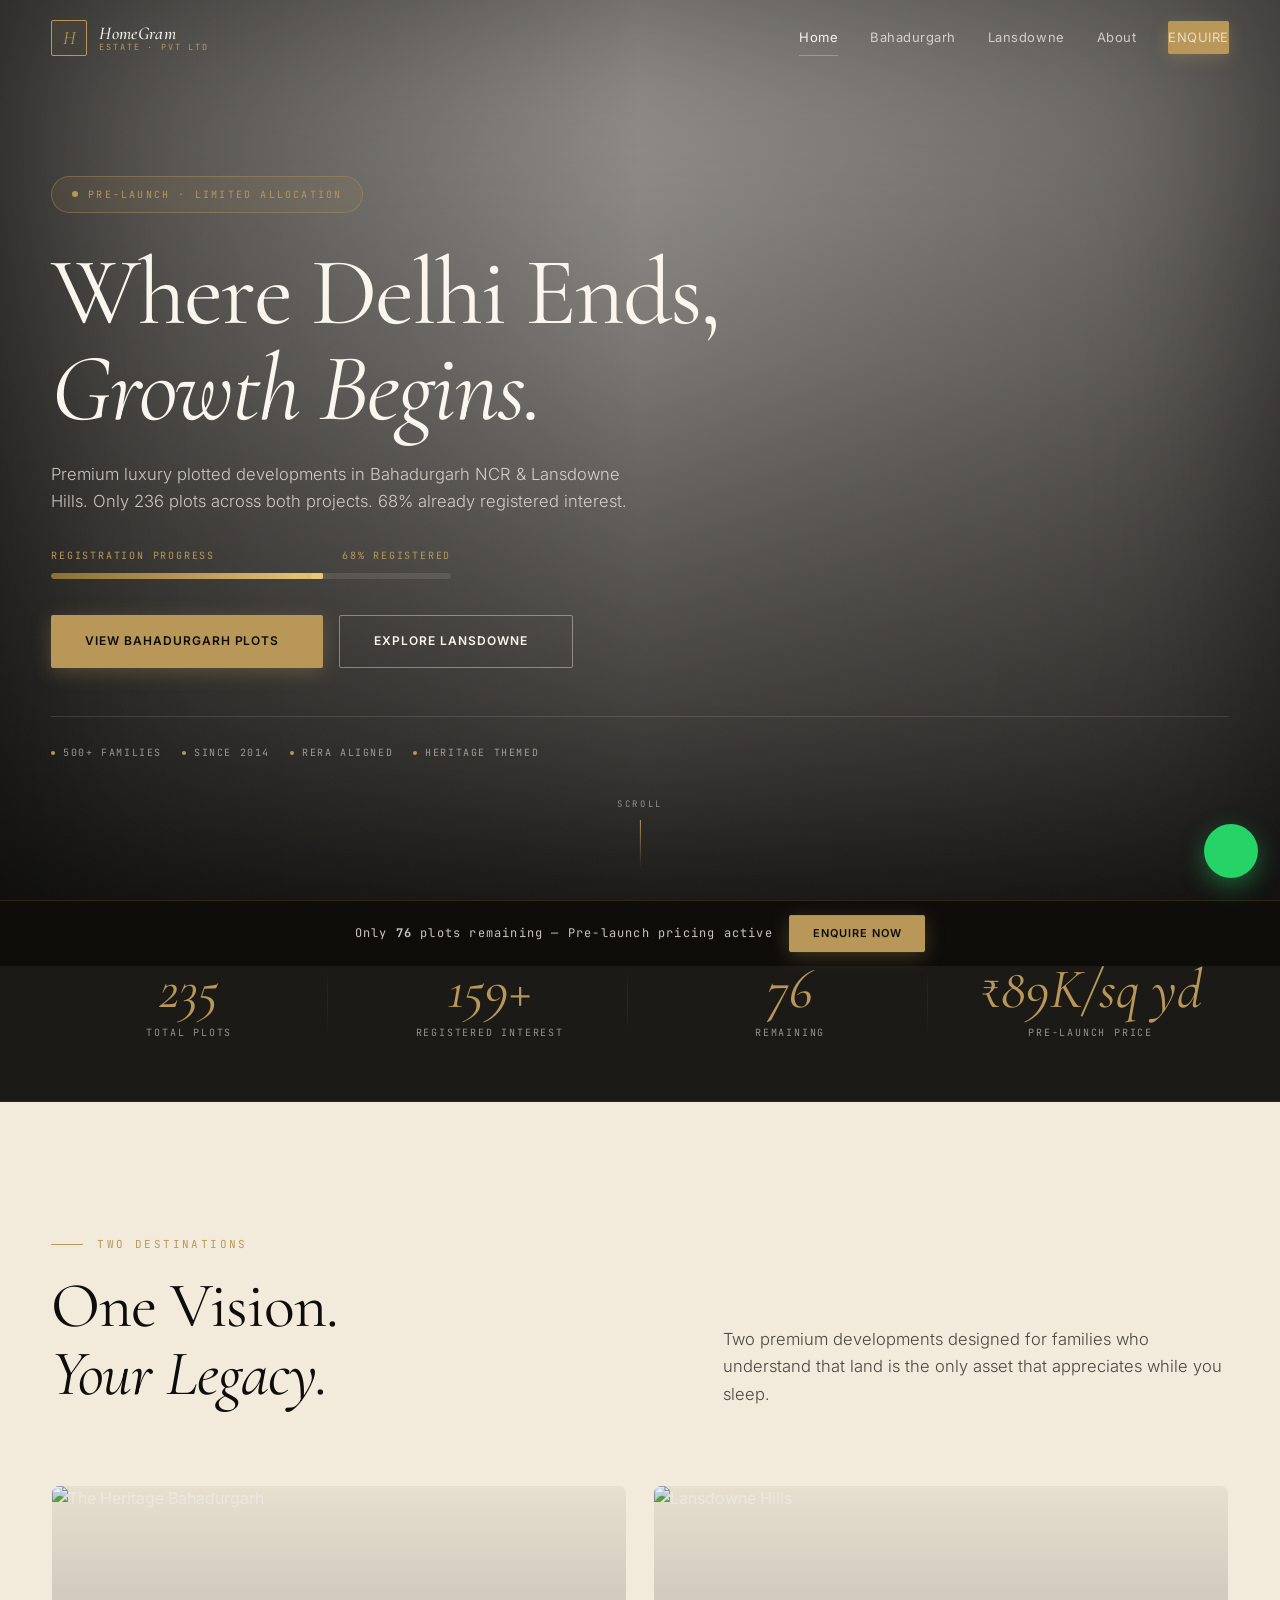
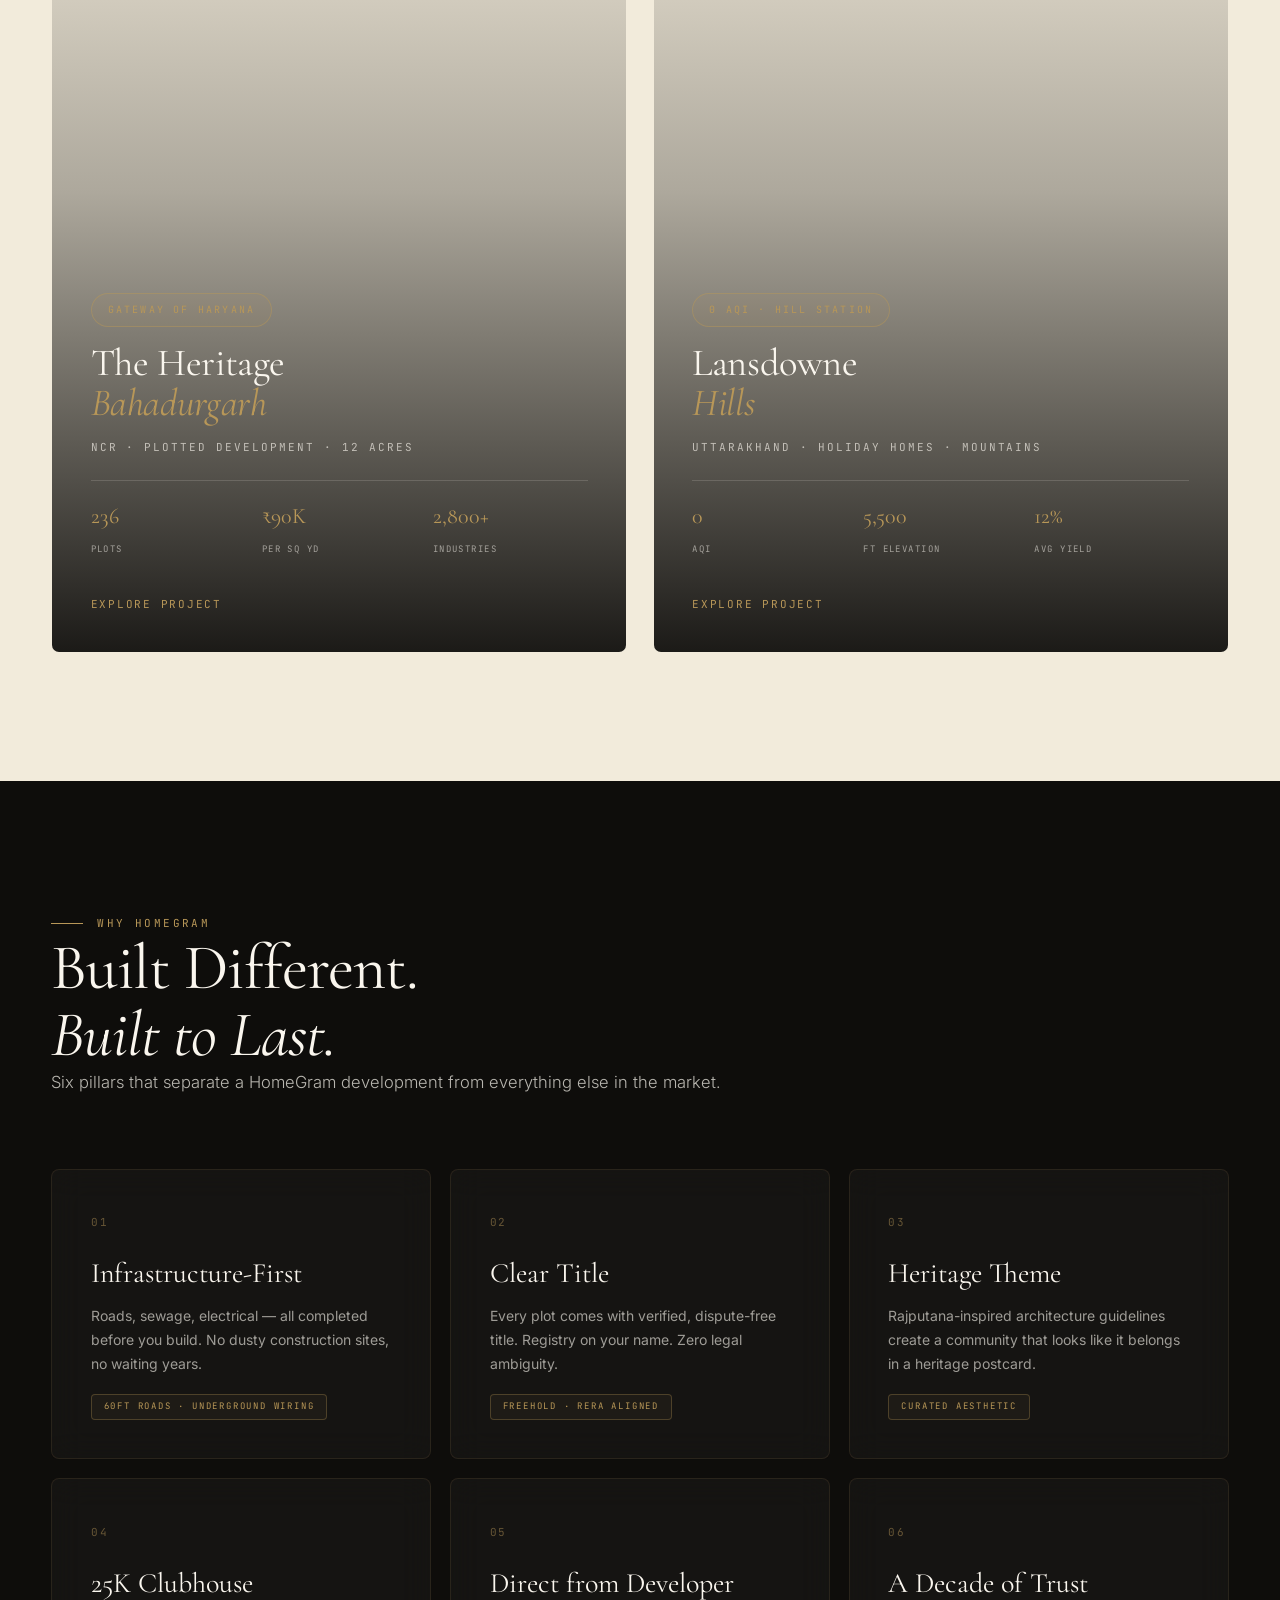
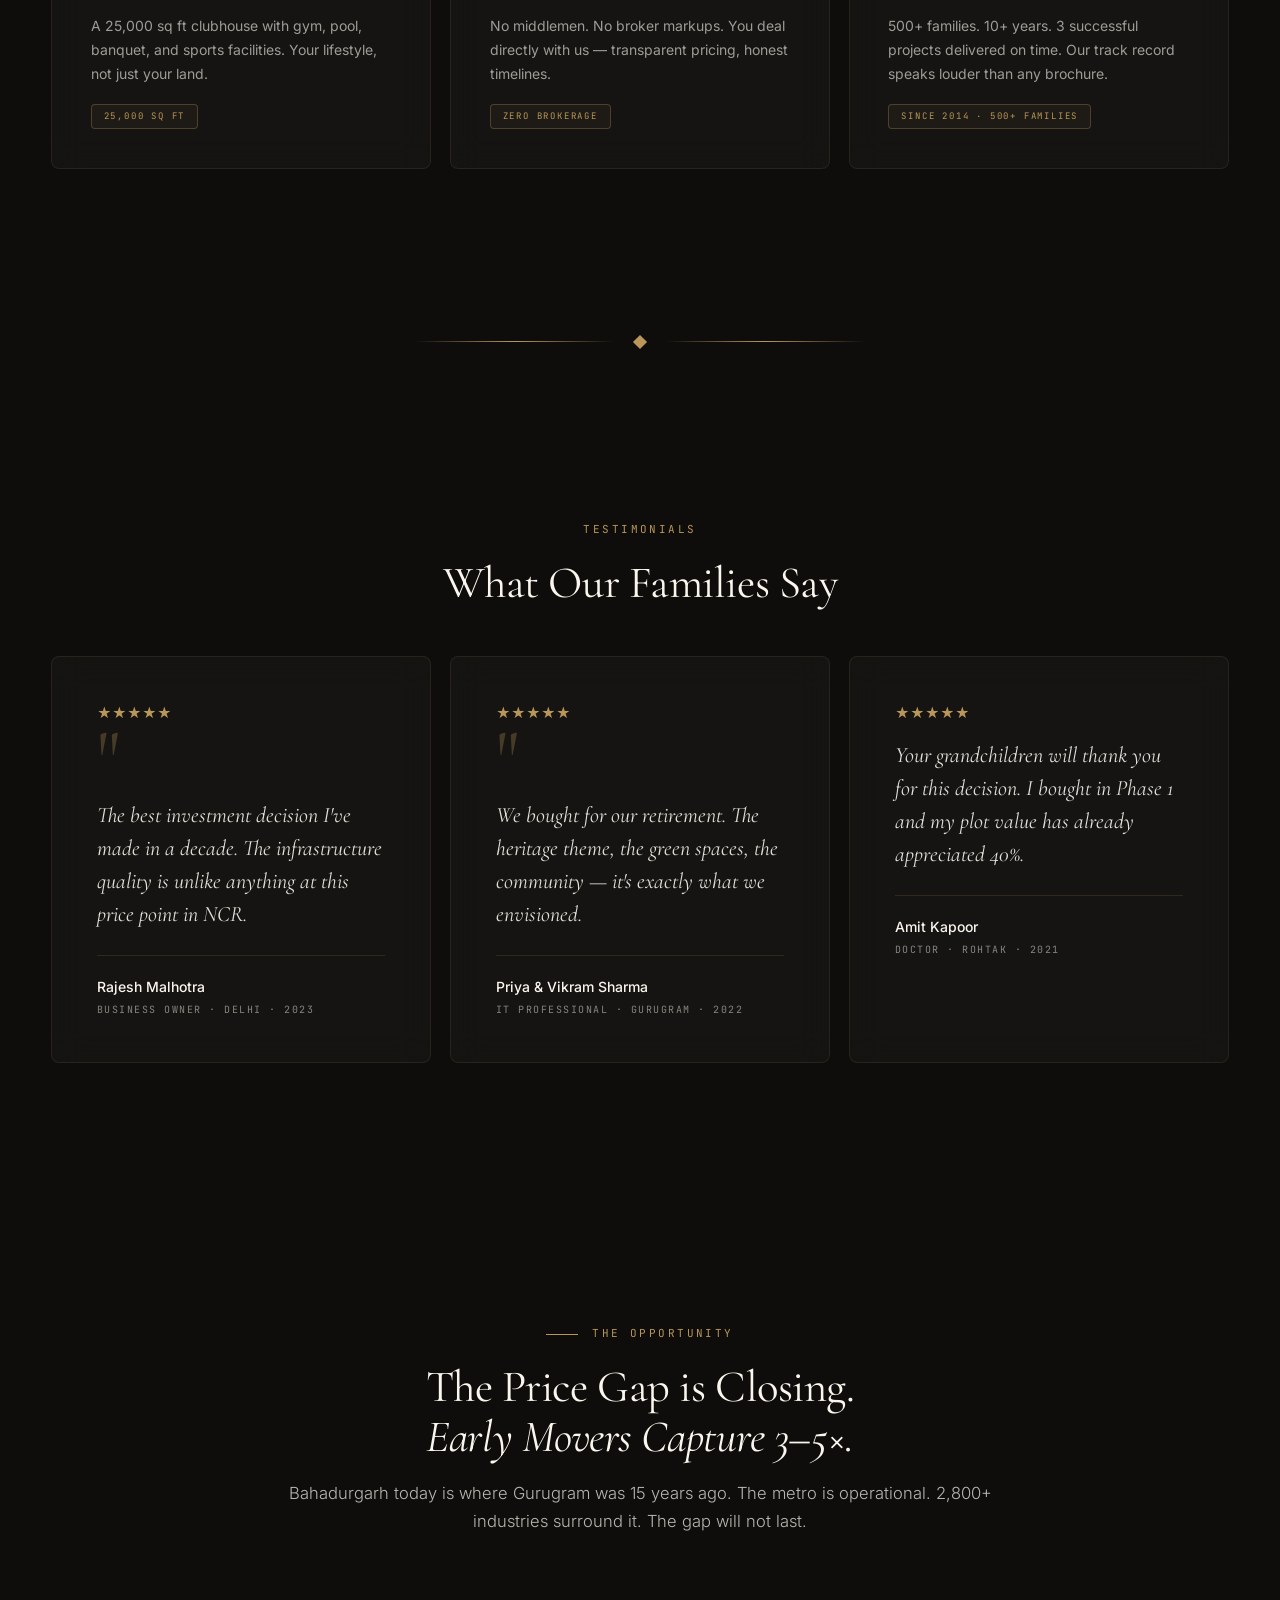
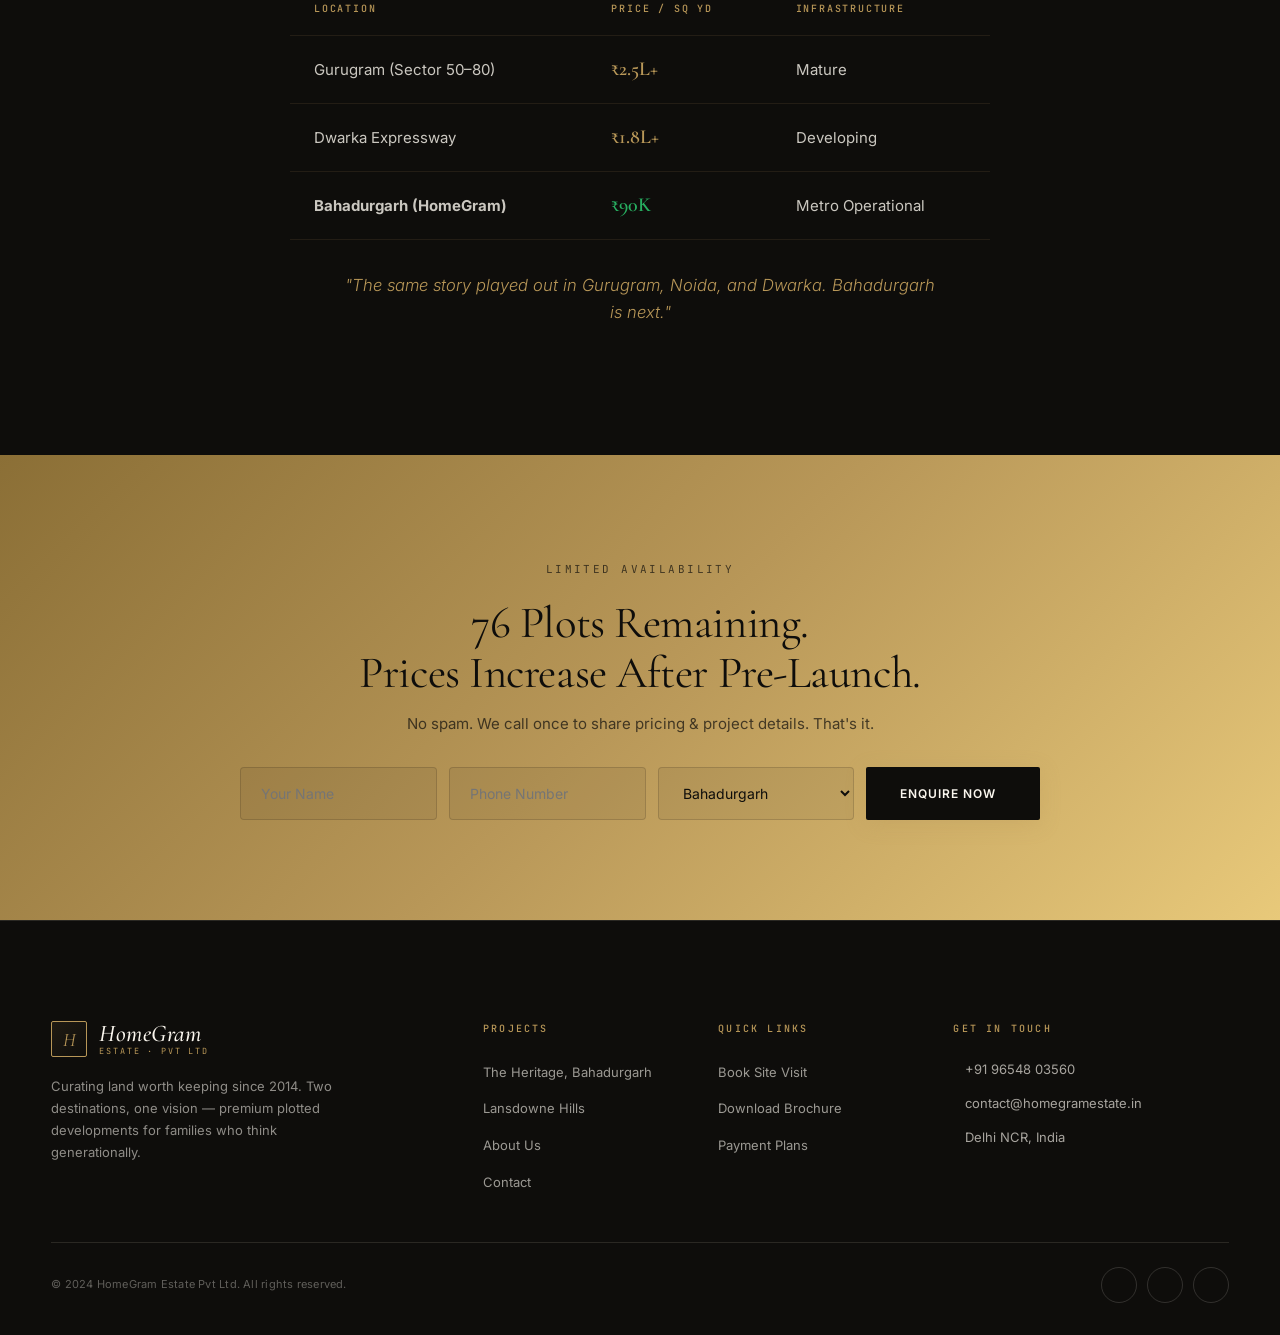
==== commit 5f402509: "feat: V4 Premium website redesign — glassmorphism, gold gradients, animated counters, conversion-opt" ====
--- a/index.html
+++ b/index.html
@@ -4,10 +4,10 @@
 <meta charset="UTF-8">
 <meta name="viewport" content="width=device-width, initial-scale=1.0">
 <title>HomeGram Estate — Premium Plotted Developments | Bahadurgarh & Lansdowne</title>
-<meta name="description" content="HomeGram Estate Pvt Ltd — Premium luxury plotted developments. The Heritage at Bahadurgarh (NCR) & Lansdowne (Uttarakhand). Two destinations. One vision.">
+<meta name="description" content="HomeGram Estate Pvt Ltd — Premium luxury plotted developments. The Heritage at Bahadurgarh (NCR) & Lansdowne (Uttarakhand). Only 236 plots. 68% already registered.">
 <link rel="preconnect" href="https://fonts.googleapis.com">
 <link rel="preconnect" href="https://fonts.gstatic.com" crossorigin>
-<link href="https://fonts.googleapis.com/css2?family=Cormorant+Garamond:ital,wght@0,400;0,500;0,600;1,400;1,500&family=Inter:wght@300;400;500;600;700&family=JetBrains+Mono:wght@400;500&display=swap" rel="stylesheet">
+<link href="https://fonts.googleapis.com/css2?family=Cormorant+Garamond:ital,wght@0,400;0,500;0,600;1,400;1,500&family=Inter:wght@300;400;500;600;700&family=JetBrains+Mono:wght@400;500&family=Playfair+Display:ital,wght@0,400;0,600;1,400&display=swap" rel="stylesheet">
 <link rel="stylesheet" href="https://cdn.hugeicons.com/font/hgi-stroke-rounded.css">
 <link rel="stylesheet" href="assets/style.css">
 </head>
@@ -49,299 +49,283 @@
     </video>
   </div>
   <div class="hero-overlay"></div>
+  <div class="hero-vignette"></div>
+  <div class="grain"></div>
   <div class="hero-content">
-    <div class="reveal">
-      <span class="eyebrow eyebrow-line">HomeGram Estate · Est. 2014</span>
-    </div>
-    <h1 class="display-xl reveal delay-1">
-      Two destinations.<br>
-      <em>One standard.</em>
-    </h1>
-    <p class="lead reveal delay-2" style="max-width:620px;margin-top:28px;color:rgba(250,246,238,0.78);">
-      Premium luxury plotted developments — The Heritage at Bahadurgarh, the Gateway of Haryana, and The Heritage at Lansdowne, where Delhi ends and life begins.
-    </p>
-    <div class="reveal delay-3" style="display:flex;gap:14px;flex-wrap:wrap;margin-top:36px;">
-      <a href="bahadurgarh.html" class="btn btn-gold">
-        <i class="hgi-stroke hgi-building-03"></i>
-        The Heritage · Bahadurgarh
-      </a>
-      <a href="lansdowne.html" class="btn btn-outline">
-        <i class="hgi-stroke hgi-mountain"></i>
-        The Heritage · Lansdowne
-      </a>
-    </div>
-    <div class="hero-meta reveal delay-4">
-      <span><strong>15.83 ac</strong>Land · Bahadurgarh</span>
-      <span><strong>236</strong>Plots</span>
-      <span><strong>0 AQI</strong>Lansdowne air</span>
-      <span><strong>Pre-launch</strong>Limited offer</span>
+    <div class="hero-badge">
+      <span>Pre-Launch · Limited Allocation</span>
+    </div>
+    <h1 class="display-xl">Where Delhi Ends,<br><em>Growth Begins.</em></h1>
+    <p class="lead">Premium luxury plotted developments in Bahadurgarh NCR & Lansdowne Hills. Only 236 plots across both projects. 68% already registered interest.</p>
+    
+    <div class="hero-progress">
+      <div class="hero-progress-label">
+        <span>Registration Progress</span>
+        <span>68% Registered</span>
+      </div>
+      <div class="progress-bar" style="--fill:68%">
+        <div class="progress-bar-fill"></div>
+      </div>
+    </div>
+    
+    <div class="hero-ctas">
+      <a href="bahadurgarh.html" class="btn btn-gold">View Bahadurgarh Plots <i class="hgi-stroke hgi-arrow-right-01"></i></a>
+      <a href="lansdowne.html" class="btn btn-outline">Explore Lansdowne <i class="hgi-stroke hgi-arrow-right-01"></i></a>
+    </div>
+    
+    <div class="hero-trust">
+      <span>500+ Families</span>
+      <span>Since 2014</span>
+      <span>RERA Aligned</span>
+      <span>Heritage Themed</span>
     </div>
   </div>
   <div class="hero-scroll">
-    <span class="hero-scroll-line"></span>
-    Scroll
-  </div>
-</section>
-
-<!-- TICKER -->
-<div class="ticker">
-  <div class="ticker-track">
-    <span class="ticker-item"><span class="dot"></span>Premium Luxury Plotted Development</span>
-    <span class="ticker-item"><span class="dot"></span>Heritage Themed</span>
-    <span class="ticker-item"><span class="dot"></span>Gateway of Haryana</span>
-    <span class="ticker-item"><span class="dot"></span>Where Delhi Ends, Life Begins</span>
-    <span class="ticker-item"><span class="dot"></span>Metro Connected</span>
-    <span class="ticker-item"><span class="dot"></span>0 AQI Hill Retreat</span>
-    <span class="ticker-item"><span class="dot"></span>25,000 sq ft Clubhouse</span>
-    <span class="ticker-item"><span class="dot"></span>Holiday Home Plots</span>
-    <span class="ticker-item"><span class="dot"></span>Premium Luxury Plotted Development</span>
-    <span class="ticker-item"><span class="dot"></span>Heritage Themed</span>
-    <span class="ticker-item"><span class="dot"></span>Gateway of Haryana</span>
-    <span class="ticker-item"><span class="dot"></span>Where Delhi Ends, Life Begins</span>
-    <span class="ticker-item"><span class="dot"></span>Metro Connected</span>
-    <span class="ticker-item"><span class="dot"></span>0 AQI Hill Retreat</span>
-    <span class="ticker-item"><span class="dot"></span>25,000 sq ft Clubhouse</span>
-    <span class="ticker-item"><span class="dot"></span>Holiday Home Plots</span>
-  </div>
-</div>
-
-<!-- TWO DESTINATIONS / PROJECTS -->
-<section class="section light">
+    <span>Scroll</span>
+    <div class="hero-scroll-line"></div>
+  </div>
+</section>
+
+<!-- URGENCY COUNTER BAR -->
+<section class="counter-bar">
   <div class="container">
-    <div class="section-head">
+    <div class="counter-item reveal delay-1">
+      <div class="counter-number" data-count="236" data-suffix="">0</div>
+      <div class="counter-label">Total Plots</div>
+    </div>
+    <div class="counter-item reveal delay-2">
+      <div class="counter-number" data-count="160" data-suffix="+">0</div>
+      <div class="counter-label">Registered Interest</div>
+    </div>
+    <div class="counter-item reveal delay-3">
+      <div class="counter-number" data-count="76" data-suffix="" data-plots-remaining="76">0</div>
+      <div class="counter-label">Remaining</div>
+    </div>
+    <div class="counter-item reveal delay-4">
+      <div class="counter-number" data-count="90" data-prefix="₹" data-suffix="K/sq yd">0</div>
+      <div class="counter-label">Pre-Launch Price</div>
+    </div>
+  </div>
+</section>
+
+<!-- TWO PROJECTS -->
+<section class="section cream">
+  <div class="container">
+    <div class="section-head reveal">
       <div>
-        <span class="eyebrow eyebrow-line reveal">Our Projects</span>
-        <h2 class="display-lg reveal delay-1">
-          Two destinations,<br>
-          <em>chosen with conviction.</em>
-        </h2>
-      </div>
-      <p class="lead reveal delay-2">
-        Bahadurgarh — where Delhi's growth corridor begins. Lansdowne — where the air still has zero pollution and the view is forever protected. Each, a deliberate choice.
-      </p>
+        <span class="eyebrow eyebrow-line">Two Destinations</span>
+        <h2 class="display-lg">One Vision.<br><em>Your Legacy.</em></h2>
+      </div>
+      <div>
+        <p class="lead">Two premium developments designed for families who understand that land is the only asset that appreciates while you sleep.</p>
+      </div>
     </div>
     <div class="projects-grid">
-      <a href="bahadurgarh.html" class="project-card reveal">
-        <img src="https://images.unsplash.com/photo-1486325212027-8081e485255e?w=1200&q=85" alt="The Heritage Bahadurgarh" class="project-card-img">
+      <a href="bahadurgarh.html" class="project-card reveal-l">
+        <img class="project-card-img" src="https://images.unsplash.com/photo-1600585154340-be6161a56a0c?w=800&q=80" alt="The Heritage Bahadurgarh">
         <div class="project-card-overlay"></div>
         <div class="project-card-content">
-          <span class="project-card-tag">Bahadurgarh · NCR</span>
-          <h3 class="project-card-title">
-            The Heritage<br><em>Bahadurgarh</em>
-          </h3>
-          <p class="project-card-tagline">Gateway of Haryana</p>
+          <span class="project-card-tag">Gateway of Haryana</span>
+          <h3 class="project-card-title">The Heritage<br><em>Bahadurgarh</em></h3>
+          <p class="project-card-tagline">NCR · Plotted Development · 12 Acres</p>
           <div class="project-card-stats">
-            <div class="project-card-stat"><strong>15.83 ac</strong><span>Land Parcel</span></div>
-            <div class="project-card-stat"><strong>236</strong><span>Plots</span></div>
-            <div class="project-card-stat"><strong>2.2 km</strong><span>To Metro</span></div>
+            <div class="project-card-stat">
+              <strong>236</strong><span>Plots</span>
+            </div>
+            <div class="project-card-stat">
+              <strong>₹90K</strong><span>Per Sq Yd</span>
+            </div>
+            <div class="project-card-stat">
+              <strong>2,800+</strong><span>Industries</span>
+            </div>
           </div>
-          <span class="project-card-cta">Explore Project <span class="arrow"></span></span>
+          <span class="project-card-cta">Explore Project <i class="hgi-stroke hgi-arrow-right-01"></i></span>
         </div>
       </a>
-      <a href="lansdowne.html" class="project-card reveal delay-2">
-        <img src="https://images.unsplash.com/photo-1506905925346-21bda4d32df4?w=1200&q=85" alt="The Heritage Lansdowne" class="project-card-img">
+      <a href="lansdowne.html" class="project-card reveal-r">
+        <img class="project-card-img" src="https://images.unsplash.com/photo-1506905925346-21bda4d32df4?w=800&q=80" alt="Lansdowne Hills">
         <div class="project-card-overlay"></div>
         <div class="project-card-content">
-          <span class="project-card-tag">Lansdowne · Uttarakhand</span>
-          <h3 class="project-card-title">
-            The Heritage<br><em>Lansdowne</em>
-          </h3>
-          <p class="project-card-tagline">Where Delhi Ends, Life Begins</p>
+          <span class="project-card-tag">0 AQI · Hill Station</span>
+          <h3 class="project-card-title">Lansdowne<br><em>Hills</em></h3>
+          <p class="project-card-tagline">Uttarakhand · Holiday Homes · Mountains</p>
           <div class="project-card-stats">
-            <div class="project-card-stat"><strong>0</strong><span>AQI</span></div>
-            <div class="project-card-stat"><strong>Hills</strong><span>Gated Community</span></div>
-            <div class="project-card-stat"><strong>Resort</strong><span>Rental Model</span></div>
+            <div class="project-card-stat">
+              <strong>0</strong><span>AQI</span>
+            </div>
+            <div class="project-card-stat">
+              <strong>5,500</strong><span>ft Elevation</span>
+            </div>
+            <div class="project-card-stat">
+              <strong>12%</strong><span>Avg Yield</span>
+            </div>
           </div>
-          <span class="project-card-cta">Explore Project <span class="arrow"></span></span>
+          <span class="project-card-cta">Explore Project <i class="hgi-stroke hgi-arrow-right-01"></i></span>
         </div>
       </a>
     </div>
   </div>
 </section>
 
-<!-- PHILOSOPHY / WHY HOMEGRAM -->
+<!-- WHY HOMEGRAM -->
 <section class="section dark">
   <div class="container">
-    <div class="section-head">
-      <div>
-        <span class="eyebrow eyebrow-line reveal">The HomeGram Difference</span>
-        <h2 class="display-lg reveal delay-1">
-          Curation,<br>
-          <em>not catalogue.</em>
-        </h2>
-      </div>
-      <p class="lead reveal delay-2">
-        We don't sell what we wouldn't buy. Each project is selected for its long-term thesis — infrastructure trajectory, scarcity economics, and lifestyle integrity. Two projects. Hundreds rejected.
-      </p>
+    <div class="section-head-single reveal">
+      <span class="eyebrow eyebrow-line">Why HomeGram</span>
+      <h2 class="display-lg">Built Different.<br><em>Built to Last.</em></h2>
+      <p class="lead">Six pillars that separate a HomeGram development from everything else in the market.</p>
     </div>
     <div class="feature-grid">
-      <div class="feature-card reveal">
-        <span class="feature-card-num">01 / Curation</span>
-        <i class="hgi-stroke hgi-checkmark-circle-02 feature-card-icon"></i>
-        <h3>Two projects, hundreds rejected.</h3>
-        <p>Six out of every seven land parcels we evaluate fail our diligence. What remains is what you see — Bahadurgarh and Lansdowne.</p>
-      </div>
-      <div class="feature-card reveal delay-1">
-        <span class="feature-card-num">02 / Infrastructure</span>
+      <div class="feature-card card-glass reveal delay-1">
+        <span class="feature-card-num">01</span>
         <i class="hgi-stroke hgi-road-01 feature-card-icon"></i>
-        <h3>Built before delivered.</h3>
-        <p>Internal roads, drainage, electricity, boundary walls, parks — all completed before plot handover. No "promised later" infrastructure.</p>
-      </div>
-      <div class="feature-card reveal delay-2">
-        <span class="feature-card-num">03 / Title</span>
+        <h3>Infrastructure-First</h3>
+        <p>Roads, sewage, electrical — all completed before you build. No dusty construction sites, no waiting years.</p>
+        <span class="feature-card-tag">60ft Roads · Underground Wiring</span>
+      </div>
+      <div class="feature-card card-glass reveal delay-2">
+        <span class="feature-card-num">02</span>
         <i class="hgi-stroke hgi-shield-01 feature-card-icon"></i>
-        <h3>Clean, freehold, registered.</h3>
-        <p>RERA-aligned. Government registry at sub-registrar. No litigation, no encumbrance. Title diligence by independent counsel.</p>
-      </div>
-      <div class="feature-card reveal">
-        <span class="feature-card-num">04 / Heritage</span>
+        <h3>Clear Title</h3>
+        <p>Every plot comes with verified, dispute-free title. Registry on your name. Zero legal ambiguity.</p>
+        <span class="feature-card-tag">Freehold · RERA Aligned</span>
+      </div>
+      <div class="feature-card card-glass reveal delay-3">
+        <span class="feature-card-num">03</span>
         <i class="hgi-stroke hgi-castle-02 feature-card-icon"></i>
-        <h3>Themed, not generic.</h3>
-        <p>Both projects carry the Heritage theme — architectural detailing, monumental gateways, considered landscapes. Land that feels like an estate.</p>
-      </div>
-      <div class="feature-card reveal delay-1">
-        <span class="feature-card-num">05 / Advisory</span>
+        <h3>Heritage Theme</h3>
+        <p>Rajputana-inspired architecture guidelines create a community that looks like it belongs in a heritage postcard.</p>
+        <span class="feature-card-tag">Curated Aesthetic</span>
+      </div>
+      <div class="feature-card card-glass reveal delay-4">
+        <span class="feature-card-num">04</span>
+        <i class="hgi-stroke hgi-dumbbell-03 feature-card-icon"></i>
+        <h3>25K Clubhouse</h3>
+        <p>A 25,000 sq ft clubhouse with gym, pool, banquet, and sports facilities. Your lifestyle, not just your land.</p>
+        <span class="feature-card-tag">25,000 Sq Ft</span>
+      </div>
+      <div class="feature-card card-glass reveal delay-5">
+        <span class="feature-card-num">05</span>
         <i class="hgi-stroke hgi-handshake-01 feature-card-icon"></i>
-        <h3>Direct from developer.</h3>
-        <p>No middlemen, no layered commissions. You speak with the team that designed the township and signed the land.</p>
-      </div>
-      <div class="feature-card reveal delay-2">
-        <span class="feature-card-num">06 / Decade</span>
+        <h3>Direct from Developer</h3>
+        <p>No middlemen. No broker markups. You deal directly with us — transparent pricing, honest timelines.</p>
+        <span class="feature-card-tag">Zero Brokerage</span>
+      </div>
+      <div class="feature-card card-glass reveal delay-6">
+        <span class="feature-card-num">06</span>
         <i class="hgi-stroke hgi-medal-first-place feature-card-icon"></i>
-        <h3>A decade of trust.</h3>
-        <p>HomeGram has served 500+ families since 2014. Every plot delivered, every registration completed, every promise kept.</p>
-      </div>
-    </div>
-  </div>
-</section>
-
-<!-- THE TWO STORIES -->
-<section class="section cream">
+        <h3>A Decade of Trust</h3>
+        <p>500+ families. 10+ years. 3 successful projects delivered on time. Our track record speaks louder than any brochure.</p>
+        <span class="feature-card-tag">Since 2014 · 500+ Families</span>
+      </div>
+    </div>
+  </div>
+</section>
+
+<!-- SECTION DIVIDER -->
+<div class="section-divider dark">
+  <div class="diamond"></div>
+</div>
+
+<!-- SOCIAL PROOF -->
+<section class="section dark">
   <div class="container">
-    <div class="section-head">
-      <div>
-        <span class="eyebrow eyebrow-line reveal">Investor Journey</span>
-        <h2 class="display-lg reveal delay-1">
-          Want growth?<br>
-          <em>Or want peace?</em>
-        </h2>
-      </div>
-      <p class="lead reveal delay-2">
-        Two questions. Two answers. Two corridors. Whether you're chasing capital appreciation or chasing clean air, we have the answer that holds up for the next twenty years.
-      </p>
-    </div>
-    <div style="display:grid;grid-template-columns:1fr 1fr;gap:clamp(20px,2vw,32px);margin-top:40px;">
-      <div class="reveal" style="padding:clamp(32px,4vw,56px);background:var(--paper);border-radius:4px;border:1px solid var(--paper-stone);">
-        <span class="eyebrow" style="color:var(--terracotta);">Bahadurgarh</span>
-        <h3 class="display-md" style="margin-top:14px;margin-bottom:24px;">Grow your <em>wealth</em>.</h3>
-        <ul style="display:flex;flex-direction:column;gap:14px;font-size:14px;line-height:1.65;color:var(--text-mid);">
-          <li style="display:flex;gap:12px;align-items:flex-start;"><i class="hgi-stroke hgi-train-02" style="color:var(--gold);font-size:20px;flex-shrink:0;"></i><span><strong style="color:var(--ink)">Metro Green Line</strong> — Delhi connectivity, 50 minutes to Central Delhi</span></li>
-          <li style="display:flex;gap:12px;align-items:flex-start;"><i class="hgi-stroke hgi-factory" style="color:var(--gold);font-size:20px;flex-shrink:0;"></i><span><strong style="color:var(--ink)">2,800+ industries</strong> — Employment + rental demand + capital growth</span></li>
-          <li style="display:flex;gap:12px;align-items:flex-start;"><i class="hgi-stroke hgi-route-01" style="color:var(--gold);font-size:20px;flex-shrink:0;"></i><span><strong style="color:var(--ink)">UER-II, KMP, HORC</strong> — Infrastructure corridor in active build</span></li>
-          <li style="display:flex;gap:12px;align-items:flex-start;"><i class="hgi-stroke hgi-money-bag-02" style="color:var(--gold);font-size:20px;flex-shrink:0;"></i><span><strong style="color:var(--ink)">Pre-launch ₹90,000/sq yd</strong> — Limited inventory before launch pricing</span></li>
-        </ul>
-        <a href="bahadurgarh.html" class="btn btn-outline-dark" style="margin-top:32px;">Explore Bahadurgarh</a>
-      </div>
-      <div class="reveal delay-2" style="padding:clamp(32px,4vw,56px);background:var(--paper);border-radius:4px;border:1px solid var(--paper-stone);">
-        <span class="eyebrow" style="color:var(--forest);">Lansdowne</span>
-        <h3 class="display-md" style="margin-top:14px;margin-bottom:24px;">Grow your <em>life</em>.</h3>
-        <ul style="display:flex;flex-direction:column;gap:14px;font-size:14px;line-height:1.65;color:var(--text-mid);">
-          <li style="display:flex;gap:12px;align-items:flex-start;"><i class="hgi-stroke hgi-leaf-01" style="color:var(--gold);font-size:20px;flex-shrink:0;"></i><span><strong style="color:var(--ink)">0 AQI air</strong> — While Delhi gasps at 350+, you breathe zero</span></li>
-          <li style="display:flex;gap:12px;align-items:flex-start;"><i class="hgi-stroke hgi-mountain" style="color:var(--gold);font-size:20px;flex-shrink:0;"></i><span><strong style="color:var(--ink)">Hill retreat</strong> — Gated, serene, surrounded by forests</span></li>
-          <li style="display:flex;gap:12px;align-items:flex-start;"><i class="hgi-stroke hgi-hotel-01" style="color:var(--gold);font-size:20px;flex-shrink:0;"></i><span><strong style="color:var(--ink)">Resort rental model</strong> — Earn while you're away, holiday when you wish</span></li>
-          <li style="display:flex;gap:12px;align-items:flex-start;"><i class="hgi-stroke hgi-chart-line-data-01" style="color:var(--gold);font-size:20px;flex-shrink:0;"></i><span><strong style="color:var(--ink)">Dual ROI</strong> — Capital appreciation + rental yield + health value</span></li>
-        </ul>
-        <a href="lansdowne.html" class="btn btn-outline-dark" style="margin-top:32px;">Explore Lansdowne</a>
-      </div>
-    </div>
-  </div>
-</section>
-
-<!-- ABOUT TEASE -->
-<section class="section dark">
-  <div class="container" style="max-width:1000px;">
-    <div style="text-align:center;">
-      <span class="eyebrow eyebrow-line reveal">About HomeGram Estate</span>
-      <h2 class="display-lg reveal delay-1" style="margin-top:24px;">
-        A decade of curating land<br>
-        <em>worth keeping.</em>
-      </h2>
-      <p class="lead reveal delay-2" style="max-width:680px;margin:32px auto 0;">
-        HomeGram Estate Pvt Ltd is a premium plotted-developments company headquartered in Gurugram. Since 2014, we have helped over 500 families invest in carefully chosen land — not just plots, but futures.
-      </p>
-      <div class="reveal delay-3" style="display:flex;gap:48px;justify-content:center;flex-wrap:wrap;margin-top:48px;padding-top:48px;border-top:1px solid var(--ink-line);">
-        <div><strong style="display:block;font-family:var(--ff-display);font-style:italic;font-size:48px;color:var(--gold);">10+</strong><span style="font-family:var(--ff-mono);font-size:11px;letter-spacing:0.18em;text-transform:uppercase;color:rgba(250,246,238,0.5);">Years</span></div>
-        <div><strong style="display:block;font-family:var(--ff-display);font-style:italic;font-size:48px;color:var(--gold);">500+</strong><span style="font-family:var(--ff-mono);font-size:11px;letter-spacing:0.18em;text-transform:uppercase;color:rgba(250,246,238,0.5);">Families</span></div>
-        <div><strong style="display:block;font-family:var(--ff-display);font-style:italic;font-size:48px;color:var(--gold);">2</strong><span style="font-family:var(--ff-mono);font-size:11px;letter-spacing:0.18em;text-transform:uppercase;color:rgba(250,246,238,0.5);">Active Projects</span></div>
-        <div><strong style="display:block;font-family:var(--ff-display);font-style:italic;font-size:48px;color:var(--gold);">2</strong><span style="font-family:var(--ff-mono);font-size:11px;letter-spacing:0.18em;text-transform:uppercase;color:rgba(250,246,238,0.5);">Cities</span></div>
-      </div>
-      <a href="about.html" class="btn btn-outline reveal delay-3" style="margin-top:48px;">Read Our Story</a>
-    </div>
-  </div>
-</section>
-
-<!-- TESTIMONIALS -->
-<section class="section light">
-  <div class="container">
-    <div class="section-head">
-      <div>
-        <span class="eyebrow eyebrow-line reveal">In Their Words</span>
-        <h2 class="display-lg reveal delay-1">Five hundred families.<br><em>Same standard.</em></h2>
-      </div>
-      <p class="lead reveal delay-2">Every testimonial below is real, named, and attributable. We hold ourselves to that standard because we expect our buyers to do the same.</p>
-    </div>
-    <div class="feature-grid">
-      <div class="feature-card reveal">
-        <div style="color:var(--gold);font-size:18px;margin-bottom:18px;letter-spacing:2px;">★★★★★</div>
-        <p style="font-family:var(--ff-display);font-style:italic;font-size:18px;line-height:1.5;color:var(--ink);margin-bottom:24px;">"Bought a plot in Bahadurgarh in 2019 through HomeGram. Already seen 3× appreciation. The team handled everything — legal, registry, paperwork. Zero hassle, complete transparency."</p>
-        <div style="display:flex;align-items:center;gap:14px;padding-top:20px;border-top:1px solid var(--paper-stone);">
-          <div style="width:44px;height:44px;border-radius:50%;background:var(--gold-glow);border:1px solid var(--gold);display:flex;align-items:center;justify-content:center;font-family:var(--ff-display);font-style:italic;font-size:18px;color:var(--gold);">R</div>
-          <div><strong style="display:block;font-size:14px;">Rajesh Kapoor</strong><span style="font-size:12px;color:var(--text-soft);">Software Engineer · Gurugram · 2019</span></div>
-        </div>
-      </div>
-      <div class="feature-card reveal delay-1">
-        <div style="color:var(--gold);font-size:18px;margin-bottom:18px;letter-spacing:2px;">★★★★★</div>
-        <p style="font-family:var(--ff-display);font-style:italic;font-size:18px;line-height:1.5;color:var(--ink);margin-bottom:24px;">"We wanted a hill home that doesn't sit empty. Lansdowne through HomeGram was perfect — view, rental income, no legal drama. Genuinely the best decision we've made."</p>
-        <div style="display:flex;align-items:center;gap:14px;padding-top:20px;border-top:1px solid var(--paper-stone);">
-          <div style="width:44px;height:44px;border-radius:50%;background:var(--gold-glow);border:1px solid var(--gold);display:flex;align-items:center;justify-content:center;font-family:var(--ff-display);font-style:italic;font-size:18px;color:var(--gold);">P</div>
-          <div><strong style="display:block;font-size:14px;">Priya & Amit Sharma</strong><span style="font-size:12px;color:var(--text-soft);">Restaurant Owners · Delhi · 2022</span></div>
-        </div>
-      </div>
-      <div class="feature-card reveal delay-2">
-        <div style="color:var(--gold);font-size:18px;margin-bottom:18px;letter-spacing:2px;">★★★★★</div>
-        <p style="font-family:var(--ff-display);font-style:italic;font-size:18px;line-height:1.5;color:var(--ink);margin-bottom:24px;">"What impressed me was the transparency. No hidden charges, clear title, infrastructure exactly as promised. HomeGram delivers what they sell."</p>
-        <div style="display:flex;align-items:center;gap:14px;padding-top:20px;border-top:1px solid var(--paper-stone);">
-          <div style="width:44px;height:44px;border-radius:50%;background:var(--gold-glow);border:1px solid var(--gold);display:flex;align-items:center;justify-content:center;font-family:var(--ff-display);font-style:italic;font-size:18px;color:var(--gold);">S</div>
-          <div><strong style="display:block;font-size:14px;">Dr. Sanjay Mehta</strong><span style="font-size:12px;color:var(--text-soft);">Cardiologist · Noida · 2020</span></div>
-        </div>
-      </div>
-    </div>
-  </div>
-</section>
-
-<!-- CTA BAND -->
-<section class="section-tight" style="background:linear-gradient(135deg,var(--gold-deep) 0%,var(--gold) 50%,#D4B377 100%);color:var(--ink);">
-  <div class="container" style="text-align:center;max-width:780px;">
-    <span class="eyebrow reveal" style="color:rgba(14,13,11,0.6);">Pre-Launch · Limited Plots</span>
-    <h2 class="display-lg reveal delay-1" style="margin-top:18px;color:var(--ink);">
-      Walk the plot.<br>
-      <em>Read the papers. Decide with clarity.</em>
-    </h2>
-    <p class="reveal delay-2" style="margin-top:20px;font-size:16px;color:rgba(14,13,11,0.7);max-width:520px;margin-left:auto;margin-right:auto;">
-      We arrange free pickup from Delhi NCR for Bahadurgarh visits. Virtual tours available for Lansdowne. No obligation. No sales pitch.
+    <div class="section-head-single reveal" style="text-align:center;margin-left:auto;margin-right:auto;">
+      <span class="eyebrow">Testimonials</span>
+      <h2 class="display-md" style="margin-top:18px;">What Our Families Say</h2>
+    </div>
+    <div class="feature-grid" style="margin-top:48px;">
+      <div class="testimonial-card reveal delay-1">
+        <div class="stars">★★★★★</div>
+        <span class="quote-mark">"</span>
+        <blockquote>The best investment decision I've made in a decade. The infrastructure quality is unlike anything at this price point in NCR.</blockquote>
+        <div class="author">
+          <div class="author-info">
+            <h4>Rajesh Malhotra</h4>
+            <p>Business Owner · Delhi · 2023</p>
+          </div>
+        </div>
+      </div>
+      <div class="testimonial-card reveal delay-2">
+        <div class="stars">★★★★★</div>
+        <span class="quote-mark">"</span>
+        <blockquote>We bought for our retirement. The heritage theme, the green spaces, the community — it's exactly what we envisioned.</blockquote>
+        <div class="author">
+          <div class="author-info">
+            <h4>Priya & Vikram Sharma</h4>
+            <p>IT Professional · Gurugram · 2022</p>
+          </div>
+        </div>
+      </div>
+      <div class="testimonial-card reveal delay-3">
+        <div class="stars">★★★★★</div>
+        <blockquote>Your grandchildren will thank you for this decision. I bought in Phase 1 and my plot value has already appreciated 40%.</blockquote>
+        <div class="author">
+          <div class="author-info">
+            <h4>Amit Kapoor</h4>
+            <p>Doctor · Rohtak · 2021</p>
+          </div>
+        </div>
+      </div>
+    </div>
+  </div>
+</section>
+
+<!-- THE OPPORTUNITY -->
+<section class="section dark" style="position:relative;">
+  <div class="container" style="position:relative;z-index:2;">
+    <div class="section-head-single reveal" style="text-align:center;margin-left:auto;margin-right:auto;">
+      <span class="eyebrow eyebrow-line">The Opportunity</span>
+      <h2 class="display-md" style="margin-top:18px;">The Price Gap is Closing.<br><em>Early Movers Capture 3–5×.</em></h2>
+      <p class="lead" style="margin-top:18px;">Bahadurgarh today is where Gurugram was 15 years ago. The metro is operational. 2,800+ industries surround it. The gap will not last.</p>
+    </div>
+    <table class="comparison-table reveal" style="max-width:700px;margin:48px auto 0;">
+      <thead>
+        <tr>
+          <th>Location</th>
+          <th>Price / Sq Yd</th>
+          <th>Infrastructure</th>
+        </tr>
+      </thead>
+      <tbody>
+        <tr>
+          <td>Gurugram (Sector 50–80)</td>
+          <td class="highlight-cell">₹2.5L+</td>
+          <td>Mature</td>
+        </tr>
+        <tr>
+          <td>Dwarka Expressway</td>
+          <td class="highlight-cell">₹1.8L+</td>
+          <td>Developing</td>
+        </tr>
+        <tr>
+          <td><strong>Bahadurgarh (HomeGram)</strong></td>
+          <td class="highlight-cell" style="color:#27AE60;">₹90K</td>
+          <td>Metro Operational</td>
+        </tr>
+      </tbody>
+    </table>
+    <p class="lead reveal" style="text-align:center;margin-top:32px;max-width:600px;margin-left:auto;margin-right:auto;">
+      <em style="color:var(--gold);">"The same story played out in Gurugram, Noida, and Dwarka. Bahadurgarh is next."</em>
     </p>
-    <form data-lead-form="Site Visit Enquiry" class="reveal delay-3" style="margin-top:40px;display:flex;flex-wrap:wrap;gap:12px;max-width:680px;margin-left:auto;margin-right:auto;justify-content:center;">
-      <input type="text" name="name" required placeholder="Your Name" class="form-input" style="flex:1;min-width:160px;background:rgba(255,255,255,0.95);">
-      <input type="tel" name="phone" required placeholder="WhatsApp Number" class="form-input" style="flex:1;min-width:160px;background:rgba(255,255,255,0.95);">
-      <select name="project" required class="form-select" style="flex:1;min-width:160px;background:rgba(255,255,255,0.95);">
-        <option value="">Project of Interest</option>
+  </div>
+</section>
+
+<!-- CTA SECTION -->
+<section class="cta-gold">
+  <div class="container" style="text-align:center;">
+    <span class="eyebrow">Limited Availability</span>
+    <h2 class="display-md" style="margin-top:18px;color:var(--ink);">76 Plots Remaining.<br>Prices Increase After Pre-Launch.</h2>
+    <p style="font-size:15px;color:rgba(14,13,11,0.7);margin-top:14px;max-width:500px;margin-left:auto;margin-right:auto;">No spam. We call once to share pricing & project details. That's it.</p>
+    <form class="inline-form reveal" data-lead-form="Homepage CTA" style="margin:32px auto 0;justify-content:center;">
+      <input type="text" name="name" class="form-input" placeholder="Your Name" required>
+      <input type="tel" name="phone" class="form-input" placeholder="Phone Number" required>
+      <select name="project" class="form-select">
         <option value="Bahadurgarh">Bahadurgarh</option>
         <option value="Lansdowne">Lansdowne</option>
         <option value="Both">Both Projects</option>
       </select>
-      <button type="submit" class="btn" style="background:var(--ink);color:var(--paper);">
-        Schedule Visit <span style="font-size:14px;">→</span>
-      </button>
+      <button type="submit" class="btn btn-gold" style="background:var(--ink);color:var(--paper);">Enquire Now <i class="hgi-stroke hgi-arrow-right-01"></i></button>
     </form>
   </div>
 </section>
@@ -351,50 +335,67 @@
   <div class="container">
     <div class="footer-grid">
       <div class="footer-brand">
-        <a href="index.html" class="nav-logo">
+        <a href="index.html" class="nav-logo" style="margin-bottom:12px;">
           <span class="nav-logo-mark">H</span>
           <span class="nav-logo-text">
             <span class="nav-logo-name">HomeGram</span>
             <span class="nav-logo-tag">Estate · Pvt Ltd</span>
           </span>
         </a>
-        <p>Curating premium plotted developments across India's most considered corridors. Heritage-themed living, infrastructure-first delivery.</p>
+        <p>Curating land worth keeping since 2014. Two destinations, one vision — premium plotted developments for families who think generationally.</p>
       </div>
       <div>
         <h4>Projects</h4>
         <ul>
-          <li><a href="bahadurgarh.html">The Heritage · Bahadurgarh</a></li>
-          <li><a href="lansdowne.html">The Heritage · Lansdowne</a></li>
-        </ul>
-      </div>
-      <div>
-        <h4>Company</h4>
-        <ul>
-          <li><a href="about.html">About</a></li>
-          <li><a href="about.html#vision">Vision</a></li>
+          <li><a href="bahadurgarh.html">The Heritage, Bahadurgarh</a></li>
+          <li><a href="lansdowne.html">Lansdowne Hills</a></li>
+          <li><a href="about.html">About Us</a></li>
           <li><a href="contact.html">Contact</a></li>
         </ul>
       </div>
       <div>
+        <h4>Quick Links</h4>
+        <ul>
+          <li><a href="contact.html">Book Site Visit</a></li>
+          <li><a href="contact.html">Download Brochure</a></li>
+          <li><a href="contact.html">Payment Plans</a></li>
+        </ul>
+      </div>
+      <div>
         <h4>Get in Touch</h4>
-        <div class="footer-contact-item"><i class="hgi-stroke hgi-call-02"></i><span>+91 96548 03560</span></div>
-        <div class="footer-contact-item"><i class="hgi-stroke hgi-mail-01"></i><span>contact@homegramestate.in</span></div>
-        <div class="footer-contact-item"><i class="hgi-stroke hgi-location-05"></i><span>M3M Prive, Sector 73,<br>Gurugram, Haryana 122004</span></div>
+        <div class="footer-contact-item">
+          <i class="hgi-stroke hgi-call-02"></i>
+          <span>+91 96548 03560</span>
+        </div>
+        <div class="footer-contact-item">
+          <i class="hgi-stroke hgi-mail-01"></i>
+          <span>contact@homegramestate.in</span>
+        </div>
+        <div class="footer-contact-item">
+          <i class="hgi-stroke hgi-location-05"></i>
+          <span>Delhi NCR, India</span>
+        </div>
       </div>
     </div>
     <div class="footer-bottom">
-      <p>© 2025 HomeGram Estate Pvt Ltd. All rights reserved. RERA registration in progress.</p>
+      <p>© 2024 HomeGram Estate Pvt Ltd. All rights reserved.</p>
       <div class="footer-socials">
-        <a href="tel:+919654803560" aria-label="Call"><i class="hgi-stroke hgi-call-02"></i></a>
-        <a href="https://wa.me/919654803560" target="_blank" aria-label="WhatsApp"><i class="hgi-stroke hgi-whatsapp"></i></a>
-        <a href="mailto:contact@homegramestate.in" aria-label="Email"><i class="hgi-stroke hgi-mail-01"></i></a>
         <a href="#" aria-label="Instagram"><i class="hgi-stroke hgi-instagram"></i></a>
+        <a href="#" aria-label="WhatsApp"><i class="hgi-stroke hgi-whatsapp"></i></a>
+        <a href="#" aria-label="Phone"><i class="hgi-stroke hgi-call-02"></i></a>
       </div>
     </div>
   </div>
 </footer>
 
-<a href="https://wa.me/919654803560?text=Hi%2C%20I%27m%20interested%20in%20HomeGram%20Estate%20properties." target="_blank" class="whatsapp-float" aria-label="WhatsApp">
+<!-- FLOATING ENQUIRY BAR -->
+<div class="floating-enquiry">
+  <p>Only <strong data-plots-remaining="76">76</strong> plots remaining — Pre-launch pricing active</p>
+  <a href="contact.html" class="btn btn-gold">Enquire Now</a>
+</div>
+
+<!-- WHATSAPP FLOAT -->
+<a href="https://wa.me/919654803560?text=Hi%2C%20I%27m%20interested%20in%20HomeGram%20Estate%20plots." class="whatsapp-float" target="_blank" aria-label="WhatsApp">
   <i class="hgi-stroke hgi-whatsapp"></i>
 </a>
 
--- a/assets/style.css
+++ b/assets/style.css
@@ -1,6 +1,7 @@
 /* ============================================================
-   HOMEGRAM ESTATE — DESIGN SYSTEM
-   Editorial luxury × Premium real estate
+   HOMEGRAM ESTATE — V4 PREMIUM DESIGN SYSTEM
+   Rolls Royce meets DLF — Opulent but restrained
+   Glassmorphism · Gold Gradients · Parallax · Micro-interactions
    ============================================================ */
 
 /* ---------- RESET ---------- */
@@ -15,7 +16,6 @@
 
 /* ---------- DESIGN TOKENS ---------- */
 :root{
-  /* Heritage palette */
   --ink:#0E0D0B;
   --ink-soft:#1B1A17;
   --ink-line:#2A2823;
@@ -25,163 +25,128 @@
   --bone:#D9CFB5;
   --gold:#B89758;
   --gold-deep:#8B6F36;
+  --gold-light:#E8C97A;
   --gold-glow:rgba(184,151,88,0.14);
   --terracotta:#A65A3A;
   --forest:#3D4F3C;
   --text-mid:#4A463E;
   --text-soft:#7A746A;
-
-  /* Type */
+  --red-urgent:#C0392B;
+
   --ff-display:'Cormorant Garamond',Georgia,serif;
+  --ff-accent:'Playfair Display',Georgia,serif;
   --ff-body:'Inter',system-ui,-apple-system,sans-serif;
   --ff-mono:'JetBrains Mono',ui-monospace,monospace;
 
-  /* Layout */
   --nav-h:76px;
   --max-w:1320px;
   --gutter:clamp(20px,4vw,72px);
 
-  /* Motion */
   --ease-out:cubic-bezier(.2,.8,.2,1);
   --ease-soft:cubic-bezier(.4,0,.2,1);
-}
+  --ease-spring:cubic-bezier(.34,1.56,.64,1);
+}
+
+/* ---------- PREMIUM ANIMATIONS ---------- */
+@keyframes shimmer{from{background-position:-200% 0}to{background-position:200% 0}}
+@keyframes fadeInUp{from{opacity:0;transform:translateY(40px)}to{opacity:1;transform:translateY(0)}}
+@keyframes scaleIn{from{opacity:0;transform:scale(0.95)}to{opacity:1;transform:scale(1)}}
+@keyframes goldPulse{0%,100%{box-shadow:0 0 20px rgba(184,151,88,0.2)}50%{box-shadow:0 0 40px rgba(184,151,88,0.4)}}
+@keyframes countUp{from{opacity:0;transform:translateY(20px)}to{opacity:1;transform:translateY(0)}}
+@keyframes scrollLine{0%{transform:translateY(0)}100%{transform:translateY(300%)}}
+@keyframes tick{from{transform:translateX(0)}to{transform:translateX(-50%)}}
+@keyframes waPulse{0%,100%{box-shadow:0 8px 24px rgba(37,211,102,0.4),0 0 0 0 rgba(37,211,102,0.4)}50%{box-shadow:0 8px 24px rgba(37,211,102,0.4),0 0 0 14px rgba(37,211,102,0)}}
+@keyframes trainRide{0%{left:0%}45%{left:calc(100% - 62px)}50%{left:calc(100% - 62px)}95%{left:0%}100%{left:0%}}
+@keyframes metroPulse{0%,100%{opacity:1}50%{opacity:0.4}}
+@keyframes floatIn{from{transform:translateY(100%);opacity:0}to{transform:translateY(0);opacity:1}}
+@keyframes urgencyPulse{0%,100%{opacity:1;transform:scale(1)}50%{opacity:0.85;transform:scale(1.02)}}
+@keyframes progressFill{from{width:0}to{width:var(--fill,68%)}}
+@keyframes grainMove{0%{transform:translate(0,0)}10%{transform:translate(-5%,-10%)}30%{transform:translate(3%,-15%)}50%{transform:translate(12%,9%)}70%{transform:translate(9%,4%)}100%{transform:translate(0,0)}}
+@keyframes diamondSpin{from{transform:rotate(0deg)}to{transform:rotate(360deg)}}
 
 /* ---------- TYPOGRAPHY ---------- */
 .eyebrow{
-  font-family:var(--ff-mono);
-  font-size:11px;
-  letter-spacing:0.22em;
-  text-transform:uppercase;
-  color:var(--gold);
-  display:inline-block;
-}
-.eyebrow-line::before{
-  content:'';display:inline-block;width:32px;height:1px;
-  background:var(--gold);vertical-align:middle;margin-right:14px;
-}
-.display-xl{
-  font-family:var(--ff-display);
-  font-weight:400;
-  font-size:clamp(48px,7.5vw,108px);
-  line-height:1.0;
-  letter-spacing:-0.02em;
-}
-.display-lg{
-  font-family:var(--ff-display);
-  font-weight:400;
-  font-size:clamp(38px,5vw,72px);
-  line-height:1.06;
-  letter-spacing:-0.015em;
-}
-.display-md{
-  font-family:var(--ff-display);
-  font-weight:400;
-  font-size:clamp(28px,3.5vw,48px);
-  line-height:1.12;
-  letter-spacing:-0.01em;
-}
-.display-sm{
-  font-family:var(--ff-display);
-  font-weight:400;
-  font-size:clamp(22px,2.4vw,32px);
-  line-height:1.18;
-}
-.display-xl em,.display-lg em,.display-md em,.display-sm em{
-  font-style:italic;font-weight:400;
-}
-.lead{
-  font-size:clamp(16px,1.3vw,19px);
-  line-height:1.65;
-  font-weight:300;
-  color:var(--text-mid);
-}
+  font-family:var(--ff-mono);font-size:11px;letter-spacing:0.22em;text-transform:uppercase;
+  color:var(--gold);display:inline-block;
+}
+.eyebrow-line::before{content:'';display:inline-block;width:32px;height:1px;background:var(--gold);vertical-align:middle;margin-right:14px}
+.display-xl{font-family:var(--ff-display);font-weight:400;font-size:clamp(48px,7.5vw,108px);line-height:1.0;letter-spacing:-0.02em}
+.display-lg{font-family:var(--ff-display);font-weight:400;font-size:clamp(38px,5vw,72px);line-height:1.06;letter-spacing:-0.015em}
+.display-md{font-family:var(--ff-display);font-weight:400;font-size:clamp(28px,3.5vw,48px);line-height:1.12;letter-spacing:-0.01em}
+.display-sm{font-family:var(--ff-display);font-weight:400;font-size:clamp(22px,2.4vw,32px);line-height:1.18}
+.display-xl em,.display-lg em,.display-md em,.display-sm em{font-style:italic;font-weight:400}
+.lead{font-size:clamp(16px,1.3vw,19px);line-height:1.65;font-weight:300;color:var(--text-mid)}
 .dark .lead,section.dark .lead{color:rgba(250,246,238,0.72)}
 
 /* ---------- LAYOUT ---------- */
-.container{
-  max-width:var(--max-w);
-  margin:0 auto;
-  padding-left:var(--gutter);
-  padding-right:var(--gutter);
-}
+.container{max-width:var(--max-w);margin:0 auto;padding-left:var(--gutter);padding-right:var(--gutter)}
 .section{padding:clamp(80px,10vw,160px) 0}
 .section-tight{padding:clamp(60px,7vw,100px) 0}
-
-/* Theme variants */
 .dark{background:var(--ink);color:var(--paper)}
 .light{background:var(--paper);color:var(--ink)}
 .cream{background:var(--paper-warm);color:var(--ink)}
 .stone{background:var(--paper-stone);color:var(--ink)}
 
+
+
 /* ---------- NAV ---------- */
 .nav{
   position:fixed;top:0;left:0;right:0;z-index:1000;
-  height:var(--nav-h);
-  display:flex;align-items:center;
+  height:var(--nav-h);display:flex;align-items:center;
   padding:0 var(--gutter);
   transition:background .4s var(--ease-out),backdrop-filter .4s,border-color .4s,height .3s;
   border-bottom:1px solid transparent;
 }
 .nav.is-scrolled{
-  background:rgba(14,13,11,0.85);
-  backdrop-filter:blur(20px) saturate(140%);
-  -webkit-backdrop-filter:blur(20px) saturate(140%);
-  border-bottom-color:rgba(184,151,88,0.12);
-  height:64px;
+  background:rgba(14,13,11,0.92);backdrop-filter:blur(24px) saturate(150%);
+  -webkit-backdrop-filter:blur(24px) saturate(150%);
+  border-bottom-color:rgba(184,151,88,0.15);height:64px;
 }
 .nav.on-light{background:rgba(250,246,238,0.92);border-bottom-color:rgba(14,13,11,0.06)}
 .nav.on-light.is-scrolled{background:rgba(250,246,238,0.95)}
-.nav-inner{
-  display:flex;align-items:center;justify-content:space-between;
-  width:100%;max-width:var(--max-w);margin:0 auto;
-}
+.nav-inner{display:flex;align-items:center;justify-content:space-between;width:100%;max-width:var(--max-w);margin:0 auto}
 .nav-logo{display:flex;align-items:center;gap:12px;line-height:1}
 .nav-logo-mark{
-  width:34px;height:34px;
-  border:1.5px solid var(--gold);
+  width:36px;height:36px;border:1.5px solid var(--gold);
   display:flex;align-items:center;justify-content:center;
-  font-family:var(--ff-display);font-style:italic;font-size:18px;color:var(--gold);
-  border-radius:2px;
+  font-family:var(--ff-display);font-style:italic;font-size:19px;color:var(--gold);
+  border-radius:2px;position:relative;overflow:hidden;
+}
+.nav-logo-mark::after{
+  content:'';position:absolute;inset:0;
+  background:linear-gradient(135deg,rgba(184,151,88,0.1),transparent);
 }
 .nav-logo-text{display:flex;flex-direction:column;gap:1px}
-.nav-logo-name{
-  font-family:var(--ff-display);font-style:italic;font-size:18px;
-  color:var(--paper);font-weight:500;letter-spacing:0.02em;
-}
+.nav-logo-name{font-family:var(--ff-display);font-style:italic;font-size:18px;color:var(--paper);font-weight:500;letter-spacing:0.02em}
 .nav.on-light .nav-logo-name{color:var(--ink)}
-.nav-logo-tag{
-  font-family:var(--ff-mono);font-size:8.5px;
-  letter-spacing:0.22em;text-transform:uppercase;
-  color:var(--gold);
-}
+.nav-logo-tag{font-family:var(--ff-mono);font-size:8.5px;letter-spacing:0.22em;text-transform:uppercase;color:var(--gold)}
 .nav-links{display:flex;align-items:center;gap:clamp(20px,2.5vw,40px)}
 .nav-links a{
   font-size:13px;font-weight:400;letter-spacing:0.04em;
-  color:rgba(250,246,238,0.72);
-  transition:color .25s;
+  color:rgba(250,246,238,0.72);transition:color .25s;
   position:relative;padding:6px 0;
 }
+.nav-links a::after{
+  content:'';position:absolute;left:0;right:0;bottom:-2px;
+  height:1px;background:var(--gold);transform:scaleX(0);
+  transform-origin:right;transition:transform .4s var(--ease-out);
+}
+.nav-links a:hover::after{transform:scaleX(1);transform-origin:left}
 .nav.on-light .nav-links a{color:var(--text-mid)}
 .nav-links a:hover{color:var(--gold)}
 .nav-links a.active{color:var(--paper)}
 .nav.on-light .nav-links a.active{color:var(--ink)}
-.nav-links a.active::after{
-  content:'';position:absolute;left:0;right:0;bottom:-2px;
-  height:1px;background:var(--gold);
-}
+.nav-links a.active::after{transform:scaleX(1)}
 .nav-cta{
   display:inline-flex;align-items:center;gap:8px;
-  padding:10px 22px;
-  background:var(--gold);color:var(--ink);
+  padding:10px 22px;background:var(--gold);color:var(--ink);
   font-size:12px;font-weight:600;letter-spacing:0.06em;text-transform:uppercase;
   border-radius:2px;transition:all .3s var(--ease-out);
-}
-.nav-cta:hover{background:var(--paper);color:var(--ink);transform:translateY(-1px)}
+  box-shadow:0 4px 16px rgba(184,151,88,0.3);
+}
+.nav-cta:hover{background:var(--paper);color:var(--ink);transform:translateY(-1px);box-shadow:0 8px 24px rgba(184,151,88,0.4)}
 .nav-burger{display:none;width:32px;height:32px;flex-direction:column;justify-content:center;gap:5px;cursor:pointer}
-.nav-burger span{
-  display:block;width:22px;height:1.5px;background:var(--paper);
-  transition:transform .3s,opacity .3s;
-}
+.nav-burger span{display:block;width:22px;height:1.5px;background:var(--paper);transition:transform .3s,opacity .3s}
 .nav.on-light .nav-burger span{background:var(--ink)}
 .nav-burger.open span:nth-child(1){transform:translateY(6.5px) rotate(45deg)}
 .nav-burger.open span:nth-child(2){opacity:0}
@@ -189,54 +154,210 @@
 
 /* Mobile menu */
 .mobile-menu{
-  position:fixed;inset:0;z-index:999;
-  background:var(--ink);
+  position:fixed;inset:0;z-index:999;background:var(--ink);
   display:flex;flex-direction:column;align-items:center;justify-content:center;gap:28px;
-  opacity:0;pointer-events:none;
-  transition:opacity .35s var(--ease-out);
+  opacity:0;pointer-events:none;transition:opacity .35s var(--ease-out);
 }
 .mobile-menu.open{opacity:1;pointer-events:auto}
-.mobile-menu a{
-  font-family:var(--ff-display);font-style:italic;font-size:32px;
-  color:var(--paper);
-}
+.mobile-menu a{font-family:var(--ff-display);font-style:italic;font-size:32px;color:var(--paper)}
 .mobile-menu a:hover{color:var(--gold)}
 
 /* ---------- BUTTONS ---------- */
 .btn{
   display:inline-flex;align-items:center;gap:10px;
-  padding:14px 30px;
-  font-size:12px;font-weight:600;letter-spacing:0.08em;text-transform:uppercase;
-  border-radius:2px;
-  transition:all .3s var(--ease-out);
-  cursor:pointer;
-}
-.btn-gold{background:var(--gold);color:var(--ink)}
-.btn-gold:hover{background:var(--paper);transform:translateY(-2px);box-shadow:0 12px 36px rgba(184,151,88,0.28)}
-.btn-outline{
-  border:1px solid rgba(250,246,238,0.4);color:var(--paper);
-}
-.btn-outline:hover{border-color:var(--gold);color:var(--gold)}
-.btn-outline-dark{
-  border:1px solid var(--ink);color:var(--ink);
-}
+  padding:16px 34px;font-size:12px;font-weight:600;letter-spacing:0.08em;text-transform:uppercase;
+  border-radius:2px;transition:all .3s var(--ease-out);cursor:pointer;position:relative;overflow:hidden;
+}
+.btn::before{
+  content:'';position:absolute;inset:0;
+  background:linear-gradient(135deg,rgba(255,255,255,0.15),transparent);
+  opacity:0;transition:opacity .3s;
+}
+.btn:hover::before{opacity:1}
+.btn-gold{background:var(--gold);color:var(--ink);box-shadow:0 4px 20px rgba(184,151,88,0.3)}
+.btn-gold:hover{background:var(--gold-light);transform:translateY(-2px);box-shadow:0 12px 40px rgba(184,151,88,0.4)}
+.btn-outline{border:1px solid rgba(250,246,238,0.4);color:var(--paper)}
+.btn-outline:hover{border-color:var(--gold);color:var(--gold);box-shadow:0 0 30px rgba(184,151,88,0.15)}
+.btn-outline-dark{border:1px solid var(--ink);color:var(--ink)}
 .btn-outline-dark:hover{background:var(--ink);color:var(--paper)}
 .btn-arrow{
   display:inline-flex;align-items:center;gap:8px;
-  font-family:var(--ff-mono);font-size:11px;
-  letter-spacing:0.18em;text-transform:uppercase;color:var(--gold);
-  transition:gap .3s var(--ease-out);
+  font-family:var(--ff-mono);font-size:11px;letter-spacing:0.18em;text-transform:uppercase;
+  color:var(--gold);transition:gap .3s var(--ease-out);
 }
 .btn-arrow:hover{gap:14px}
-.btn-arrow .arrow{
-  display:inline-block;width:24px;height:1px;background:var(--gold);
+.btn-arrow .arrow{display:inline-block;width:24px;height:1px;background:var(--gold);position:relative}
+.btn-arrow .arrow::after{content:'';position:absolute;right:-1px;top:-3px;width:8px;height:8px;border-top:1px solid var(--gold);border-right:1px solid var(--gold);transform:rotate(45deg)}
+
+
+
+/* ---------- PREMIUM V4 CLASSES ---------- */
+
+/* Glassmorphism Card */
+.card-glass{
+  background:rgba(255,255,255,0.03);
+  backdrop-filter:blur(20px);-webkit-backdrop-filter:blur(20px);
+  border:1px solid rgba(184,151,88,0.15);
+  border-radius:8px;padding:clamp(28px,3vw,44px);
+  transition:all .4s var(--ease-out);
+}
+.card-glass:hover{
+  border-color:rgba(184,151,88,0.35);
+  box-shadow:0 0 40px rgba(184,151,88,0.12),0 24px 48px rgba(0,0,0,0.2);
+  transform:translateY(-4px);
+}
+
+/* Premium Card */
+.card-premium{
+  background:var(--ink-soft);border:1px solid var(--ink-line);
+  border-radius:6px;padding:clamp(28px,3vw,44px);
+  position:relative;overflow:hidden;
+  transition:all .4s var(--ease-out);
+}
+.card-premium::before{
+  content:'';position:absolute;top:0;left:0;right:0;height:2px;
+  background:linear-gradient(90deg,var(--gold-deep),var(--gold),var(--gold-light),var(--gold));
+}
+.card-premium:hover{
+  transform:translateY(-8px);
+  box-shadow:0 32px 64px rgba(0,0,0,0.4),0 0 40px rgba(184,151,88,0.1);
+  border-color:rgba(184,151,88,0.25);
+}
+
+/* Gold Glow */
+.glow-gold{box-shadow:0 0 40px rgba(184,151,88,0.15)}
+
+/* Shimmer Effect */
+.shimmer{
+  background:linear-gradient(90deg,var(--gold-deep),var(--gold),var(--gold-light),var(--gold),var(--gold-deep));
+  background-size:200% 100%;
+  -webkit-background-clip:text;background-clip:text;
+  -webkit-text-fill-color:transparent;
+  animation:shimmer 3s linear infinite;
+}
+.shimmer-border{
+  border-image:linear-gradient(90deg,var(--gold-deep),var(--gold),var(--gold-light),var(--gold),var(--gold-deep)) 1;
+  border-image-slice:1;
+}
+
+/* Counter Up */
+.counter-up{
+  font-family:var(--ff-display);font-style:italic;font-weight:400;
+  font-size:clamp(36px,5vw,64px);color:var(--gold);line-height:1;
+  animation:countUp .8s var(--ease-out) forwards;
+}
+
+/* Urgency Badge */
+.urgency-badge{
+  display:inline-flex;align-items:center;gap:8px;
+  padding:8px 18px;border-radius:60px;
+  background:rgba(192,57,43,0.12);border:1px solid rgba(192,57,43,0.4);
+  font-family:var(--ff-mono);font-size:10px;letter-spacing:0.18em;text-transform:uppercase;
+  color:#E74C3C;animation:urgencyPulse 2s ease-in-out infinite;
+}
+.urgency-badge::before{content:'';width:6px;height:6px;background:#E74C3C;border-radius:50%}
+
+/* Progress Bar */
+.progress-bar{
+  width:100%;height:6px;background:rgba(250,246,238,0.1);
+  border-radius:6px;overflow:hidden;position:relative;
+}
+.progress-bar-fill{
+  height:100%;border-radius:6px;
+  background:linear-gradient(90deg,var(--gold-deep),var(--gold),var(--gold-light));
+  width:0;transition:width 2s var(--ease-out);
   position:relative;
 }
-.btn-arrow .arrow::after{
-  content:'';position:absolute;right:-1px;top:-3px;
-  width:8px;height:8px;border-top:1px solid var(--gold);border-right:1px solid var(--gold);
-  transform:rotate(45deg);
-}
+.progress-bar-fill::after{
+  content:'';position:absolute;right:0;top:50%;transform:translateY(-50%);
+  width:12px;height:12px;background:var(--gold-light);border-radius:50%;
+  box-shadow:0 0 12px rgba(184,151,88,0.6);
+}
+.progress-bar.animated .progress-bar-fill{width:var(--fill,68%)}
+
+/* Floating Enquiry Bar */
+.floating-enquiry{
+  position:fixed;bottom:0;left:0;right:0;z-index:800;
+  background:rgba(14,13,11,0.96);backdrop-filter:blur(20px);
+  border-top:1px solid rgba(184,151,88,0.2);
+  padding:14px var(--gutter);
+  display:flex;align-items:center;justify-content:center;gap:16px;
+  transform:translateY(100%);transition:transform .5s var(--ease-out);
+}
+.floating-enquiry.visible{transform:translateY(0)}
+.floating-enquiry p{
+  font-family:var(--ff-mono);font-size:12px;letter-spacing:0.1em;
+  color:rgba(250,246,238,0.8);
+}
+.floating-enquiry .btn{padding:10px 24px;font-size:11px}
+
+/* Grain Texture */
+.grain{
+  position:absolute;inset:0;z-index:2;pointer-events:none;opacity:0.035;
+  background-image:url("data:image/svg+xml,%3Csvg viewBox='0 0 200 200' xmlns='http://www.w3.org/2000/svg'%3E%3Cfilter id='noiseFilter'%3E%3CfeTurbulence type='fractalNoise' baseFrequency='0.85' numOctaves='4' stitchTiles='stitch'/%3E%3C/filter%3E%3Crect width='100%25' height='100%25' filter='url(%23noiseFilter)'/%3E%3C/svg%3E");
+  background-size:200px 200px;
+}
+
+/* Premium Form Inputs */
+.form-premium .form-input,.form-premium .form-select,.form-premium .form-textarea{
+  background:rgba(250,246,238,0.04);border:1px solid rgba(184,151,88,0.15);
+  border-radius:4px;padding:16px 20px;color:var(--paper);
+  transition:all .3s var(--ease-out);
+}
+.form-premium .form-input:focus,.form-premium .form-select:focus,.form-premium .form-textarea:focus{
+  border-color:var(--gold);
+  box-shadow:0 0 0 3px rgba(184,151,88,0.2),0 0 20px rgba(184,151,88,0.1);
+  background:rgba(250,246,238,0.06);
+}
+
+/* Section Divider with Diamond */
+.section-divider{
+  display:flex;align-items:center;justify-content:center;gap:20px;
+  padding:40px 0;
+}
+.section-divider::before,.section-divider::after{
+  content:'';flex:1;max-width:200px;height:1px;
+  background:linear-gradient(90deg,transparent,var(--gold),transparent);
+}
+.section-divider .diamond{
+  width:10px;height:10px;background:var(--gold);
+  transform:rotate(45deg);flex-shrink:0;
+}
+
+/* Testimonial Premium */
+.testimonial-card{
+  background:rgba(255,255,255,0.03);backdrop-filter:blur(16px);
+  border:1px solid rgba(184,151,88,0.12);border-radius:8px;
+  padding:clamp(32px,3.5vw,48px);position:relative;
+  transition:all .4s var(--ease-out);
+}
+.testimonial-card:hover{
+  border-color:rgba(184,151,88,0.3);
+  box-shadow:0 20px 40px rgba(0,0,0,0.2);
+}
+.testimonial-card .quote-mark{
+  font-family:var(--ff-display);font-size:80px;color:var(--gold);
+  opacity:0.3;line-height:0.5;margin-bottom:20px;display:block;
+}
+.testimonial-card blockquote{
+  font-family:var(--ff-display);font-style:italic;
+  font-size:clamp(18px,2vw,22px);line-height:1.5;
+  color:rgba(250,246,238,0.9);margin-bottom:24px;
+}
+.testimonial-card .author{
+  display:flex;align-items:center;gap:16px;
+  padding-top:20px;border-top:1px solid rgba(184,151,88,0.15);
+}
+.testimonial-card .author-info h4{
+  font-family:var(--ff-body);font-size:14px;font-weight:500;color:var(--paper);
+}
+.testimonial-card .author-info p{
+  font-family:var(--ff-mono);font-size:10px;letter-spacing:0.15em;
+  color:rgba(250,246,238,0.5);text-transform:uppercase;margin-top:4px;
+}
+.testimonial-card .stars{display:flex;gap:4px;color:var(--gold);font-size:14px;margin-bottom:16px}
+
+
 
 /* ---------- SCROLL REVEAL ---------- */
 .reveal{opacity:0;transform:translateY(32px);transition:opacity .8s var(--ease-out),transform .8s var(--ease-out)}
@@ -246,42 +367,71 @@
 .reveal-r{opacity:0;transform:translateX(32px);transition:opacity .8s var(--ease-out),transform .8s var(--ease-out)}
 .reveal-r.visible{opacity:1;transform:translateX(0)}
 .delay-1{transition-delay:.08s}.delay-2{transition-delay:.16s}.delay-3{transition-delay:.24s}
-.delay-4{transition-delay:.32s}.delay-5{transition-delay:.4s}
+.delay-4{transition-delay:.32s}.delay-5{transition-delay:.4s}.delay-6{transition-delay:.48s}
 @media (prefers-reduced-motion:reduce){
   .reveal,.reveal-l,.reveal-r{opacity:1!important;transform:none!important;transition:none!important}
+  .shimmer{animation:none!important}
+  .urgency-badge{animation:none!important}
+  .progress-bar-fill{transition:none!important}
+  .metro-train{animation:none!important}
+  .floating-enquiry{transition:none!important}
 }
 
 /* ---------- HERO ---------- */
 .hero{
-  position:relative;
-  min-height:100vh;min-height:100svh;
-  display:flex;align-items:center;
-  overflow:hidden;
-  color:var(--paper);
+  position:relative;min-height:100vh;min-height:100svh;
+  display:flex;align-items:center;overflow:hidden;color:var(--paper);
 }
 .hero-media{position:absolute;inset:0;z-index:0;overflow:hidden}
 .hero-media img,.hero-media video{
   width:100%;height:100%;object-fit:cover;
-  transform:scale(1.04);
-  transition:transform 8s ease-out;
+  transform:scale(1.04);transition:transform 8s ease-out;
 }
 .hero.is-loaded .hero-media img,.hero.is-loaded .hero-media video{transform:scale(1)}
 .hero-overlay{
   position:absolute;inset:0;z-index:1;
   background:
-    linear-gradient(180deg,rgba(14,13,11,0) 0%,rgba(14,13,11,0.4) 60%,rgba(14,13,11,0.85) 100%),
-    linear-gradient(90deg,rgba(14,13,11,0.55) 0%,rgba(14,13,11,0.1) 50%,rgba(14,13,11,0.3) 100%);
+    linear-gradient(180deg,rgba(14,13,11,0.3) 0%,rgba(14,13,11,0.5) 40%,rgba(14,13,11,0.9) 100%),
+    linear-gradient(90deg,rgba(14,13,11,0.6) 0%,rgba(14,13,11,0.1) 50%,rgba(14,13,11,0.4) 100%);
+}
+.hero-vignette{
+  position:absolute;inset:0;z-index:1;
+  box-shadow:inset 0 0 200px rgba(0,0,0,0.6);
+  pointer-events:none;
 }
 .hero-content{
-  position:relative;z-index:2;
-  width:100%;max-width:var(--max-w);margin:0 auto;
-  padding:calc(var(--nav-h) + 24px) var(--gutter) 80px;
-}
+  position:relative;z-index:3;width:100%;max-width:var(--max-w);margin:0 auto;
+  padding:calc(var(--nav-h) + 60px) var(--gutter) 100px;
+}
+.hero-badge{
+  display:inline-flex;align-items:center;gap:10px;
+  padding:10px 20px;border-radius:60px;
+  background:rgba(184,151,88,0.1);border:1px solid rgba(184,151,88,0.4);
+  font-family:var(--ff-mono);font-size:10px;letter-spacing:0.22em;text-transform:uppercase;
+  color:var(--gold);margin-bottom:32px;animation:goldPulse 3s ease-in-out infinite;
+}
+.hero-badge::before{content:'';width:6px;height:6px;background:var(--gold);border-radius:50%}
+.hero h1{margin:0 0 24px;max-width:800px}
+.hero .lead{max-width:600px;color:rgba(250,246,238,0.75);margin-bottom:32px}
+.hero-progress{max-width:400px;margin-bottom:12px}
+.hero-progress-label{
+  font-family:var(--ff-mono);font-size:10px;letter-spacing:0.18em;text-transform:uppercase;
+  color:var(--gold);margin-bottom:10px;display:flex;justify-content:space-between;
+}
+.hero-ctas{display:flex;flex-wrap:wrap;gap:16px;margin-top:36px}
+.hero-trust{
+  display:flex;flex-wrap:wrap;gap:20px;margin-top:48px;
+  padding-top:28px;border-top:1px solid rgba(250,246,238,0.12);
+}
+.hero-trust span{
+  font-family:var(--ff-mono);font-size:10px;letter-spacing:0.16em;text-transform:uppercase;
+  color:rgba(250,246,238,0.55);display:flex;align-items:center;gap:8px;
+}
+.hero-trust span::before{content:'';width:4px;height:4px;background:var(--gold);border-radius:50%}
 .hero-meta{
   display:flex;flex-wrap:wrap;gap:24px 36px;
   font-family:var(--ff-mono);font-size:11px;letter-spacing:0.18em;text-transform:uppercase;
-  color:rgba(250,246,238,0.72);
-  margin-top:36px;padding-top:28px;
+  color:rgba(250,246,238,0.72);margin-top:36px;padding-top:28px;
   border-top:1px solid rgba(250,246,238,0.18);
 }
 .hero-meta span strong{
@@ -289,33 +439,46 @@
   color:var(--gold);letter-spacing:0;margin-bottom:4px;text-transform:none;
 }
 .hero-scroll{
-  position:absolute;bottom:32px;left:50%;transform:translateX(-50%);
-  z-index:2;
+  position:absolute;bottom:32px;left:50%;transform:translateX(-50%);z-index:3;
   display:flex;flex-direction:column;align-items:center;gap:8px;
   font-family:var(--ff-mono);font-size:9px;letter-spacing:0.3em;text-transform:uppercase;
   color:rgba(250,246,238,0.5);
 }
 .hero-scroll-line{
-  width:1px;height:48px;
-  background:linear-gradient(180deg,var(--gold) 0%,transparent 100%);
+  width:1px;height:48px;background:linear-gradient(180deg,var(--gold) 0%,transparent 100%);
   position:relative;overflow:hidden;
 }
 .hero-scroll-line::before{
-  content:'';position:absolute;top:-50%;left:0;width:100%;height:50%;
-  background:var(--paper);
+  content:'';position:absolute;top:-50%;left:0;width:100%;height:50%;background:var(--paper);
   animation:scrollLine 2s ease-in-out infinite;
 }
-@keyframes scrollLine{
-  0%{transform:translateY(0)}
-  100%{transform:translateY(300%)}
+
+/* ---------- COUNTER BAR ---------- */
+.counter-bar{
+  background:var(--ink-soft);border-top:1px solid var(--ink-line);border-bottom:1px solid var(--ink-line);
+  padding:clamp(40px,5vw,60px) 0;
+}
+.counter-bar .container{
+  display:grid;grid-template-columns:repeat(4,1fr);gap:24px;
+}
+.counter-item{text-align:center;padding:0 16px;position:relative}
+.counter-item:not(:last-child)::after{
+  content:'';position:absolute;right:0;top:10%;height:80%;width:1px;
+  background:linear-gradient(180deg,transparent,var(--ink-line),transparent);
+}
+.counter-item .counter-number{
+  font-family:var(--ff-display);font-style:italic;font-weight:400;
+  font-size:clamp(36px,5vw,56px);color:var(--gold);line-height:1;margin-bottom:8px;
+}
+.counter-item .counter-label{
+  font-family:var(--ff-mono);font-size:10px;letter-spacing:0.18em;text-transform:uppercase;
+  color:rgba(250,246,238,0.55);
 }
 
 /* ---------- TICKER ---------- */
 .ticker{
-  background:var(--ink-soft);
-  border-top:1px solid var(--ink-line);border-bottom:1px solid var(--ink-line);
-  overflow:hidden;padding:18px 0;
-  color:var(--paper);
+  background:var(--ink-soft);border-top:1px solid var(--ink-line);border-bottom:1px solid var(--ink-line);
+  overflow:hidden;padding:18px 0;color:var(--paper);
 }
 .ticker-track{display:flex;gap:48px;animation:tick 38s linear infinite;width:max-content}
 .ticker-item{
@@ -324,17 +487,22 @@
   color:rgba(250,246,238,0.7);white-space:nowrap;
 }
 .ticker-item .dot{width:5px;height:5px;background:var(--gold);border-radius:50%}
-@keyframes tick{from{transform:translateX(0)}to{transform:translateX(-50%)}}
+
+
 
 /* ---------- PROJECT CARDS ---------- */
 .projects-grid{
-  display:grid;grid-template-columns:1fr 1fr;gap:clamp(16px,1.5vw,24px);
+  display:grid;grid-template-columns:1fr 1fr;gap:clamp(20px,2vw,32px);
   margin-top:clamp(48px,6vw,80px);
 }
 .project-card{
-  position:relative;display:block;
-  aspect-ratio:3/4;border-radius:4px;overflow:hidden;
-  color:var(--paper);
+  position:relative;display:block;aspect-ratio:3/4;border-radius:8px;overflow:hidden;
+  color:var(--paper);border:1px solid transparent;
+  transition:all .5s var(--ease-out);
+}
+.project-card:hover{
+  border-color:rgba(184,151,88,0.3);
+  box-shadow:0 0 60px rgba(184,151,88,0.15);transform:translateY(-6px);
 }
 .project-card-img{
   position:absolute;inset:0;width:100%;height:100%;object-fit:cover;
@@ -343,23 +511,20 @@
 .project-card:hover .project-card-img{transform:scale(1.06)}
 .project-card-overlay{
   position:absolute;inset:0;
-  background:linear-gradient(180deg,rgba(14,13,11,0.1) 0%,rgba(14,13,11,0.3) 50%,rgba(14,13,11,0.92) 100%);
+  background:linear-gradient(180deg,rgba(14,13,11,0.05) 0%,rgba(14,13,11,0.3) 40%,rgba(14,13,11,0.94) 100%);
 }
 .project-card-content{
-  position:absolute;inset:0;
-  padding:clamp(28px,3vw,44px);
+  position:absolute;inset:0;padding:clamp(28px,3vw,44px);
   display:flex;flex-direction:column;justify-content:flex-end;gap:16px;
 }
 .project-card-tag{
   align-self:flex-start;
   font-family:var(--ff-mono);font-size:10px;letter-spacing:0.22em;text-transform:uppercase;
-  color:var(--gold);
-  padding:6px 14px;border:1px solid rgba(184,151,88,0.45);
-  border-radius:60px;
+  color:var(--gold);padding:8px 16px;border:1px solid rgba(184,151,88,0.45);
+  border-radius:60px;background:rgba(184,151,88,0.08);
 }
 .project-card-title{
-  font-family:var(--ff-display);font-size:clamp(28px,3vw,42px);
-  font-weight:400;line-height:1.05;letter-spacing:-0.01em;
+  font-family:var(--ff-display);font-size:clamp(28px,3vw,42px);font-weight:400;line-height:1.05;letter-spacing:-0.01em;
 }
 .project-card-title em{font-style:italic;color:var(--gold)}
 .project-card-tagline{
@@ -368,62 +533,230 @@
 }
 .project-card-stats{
   display:grid;grid-template-columns:repeat(3,1fr);gap:16px;
-  padding:18px 0;
-  border-top:1px solid rgba(250,246,238,0.18);
-  margin-top:8px;
+  padding:18px 0;border-top:1px solid rgba(250,246,238,0.15);margin-top:8px;
 }
 .project-card-stat strong{
-  display:block;
-  font-family:var(--ff-display);font-size:22px;font-weight:400;
-  color:var(--gold);
+  display:block;font-family:var(--ff-display);font-size:22px;font-weight:400;color:var(--gold);
 }
 .project-card-stat span{
-  font-family:var(--ff-mono);font-size:9px;letter-spacing:0.16em;text-transform:uppercase;
-  color:rgba(250,246,238,0.55);
+  font-family:var(--ff-mono);font-size:9px;letter-spacing:0.16em;text-transform:uppercase;color:rgba(250,246,238,0.55);
 }
 .project-card-cta{
   display:inline-flex;align-items:center;gap:10px;
   font-family:var(--ff-mono);font-size:11px;letter-spacing:0.16em;text-transform:uppercase;
-  color:var(--gold);
-  align-self:flex-start;padding-top:4px;
-}
+  color:var(--gold);align-self:flex-start;padding-top:4px;transition:gap .3s;
+}
+.project-card:hover .project-card-cta{gap:16px}
+
+/* ---------- FEATURE/USP CARDS ---------- */
+.feature-grid{
+  display:grid;grid-template-columns:repeat(3,1fr);gap:clamp(16px,1.5vw,24px);
+  margin-top:clamp(48px,6vw,72px);
+}
+.feature-card{
+  background:rgba(255,255,255,0.03);backdrop-filter:blur(16px);
+  border:1px solid rgba(184,151,88,0.12);border-radius:8px;
+  padding:clamp(28px,3vw,44px);transition:all .4s var(--ease-out);
+  position:relative;overflow:hidden;
+}
+.feature-card::before{
+  content:'';position:absolute;top:0;left:0;right:0;height:2px;
+  background:linear-gradient(90deg,var(--gold-deep),var(--gold),var(--gold-light));
+  transform:scaleX(0);transform-origin:left;transition:transform .4s var(--ease-out);
+}
+.feature-card:hover{
+  transform:translateY(-6px);border-color:rgba(184,151,88,0.3);
+  box-shadow:0 24px 48px rgba(0,0,0,0.3),0 0 40px rgba(184,151,88,0.08);
+}
+.feature-card:hover::before{transform:scaleX(1)}
+.feature-card-num{font-family:var(--ff-mono);font-size:11px;letter-spacing:0.18em;color:var(--gold);opacity:0.5;margin-bottom:24px}
+.feature-card-icon{font-size:32px;color:var(--gold);margin-bottom:24px;display:block}
+.feature-card h3{font-family:var(--ff-display);font-size:clamp(22px,2.4vw,28px);font-weight:400;margin-bottom:14px;line-height:1.2}
+.feature-card p{font-size:14px;line-height:1.7;color:rgba(250,246,238,0.6)}
+.feature-card-tag{
+  display:inline-block;margin-top:18px;
+  font-family:var(--ff-mono);font-size:9px;letter-spacing:0.2em;text-transform:uppercase;
+  color:var(--gold);padding:5px 12px;border:1px solid rgba(184,151,88,0.3);border-radius:4px;
+  background:rgba(184,151,88,0.06);
+}
+.light .feature-card,.cream .feature-card{
+  background:var(--paper);border-color:var(--paper-stone);
+}
+.light .feature-card:hover,.cream .feature-card:hover{
+  box-shadow:0 24px 48px rgba(14,13,11,0.08);border-color:rgba(184,151,88,0.4);
+}
+.light .feature-card p,.cream .feature-card p{color:var(--text-mid)}
+
+/* ---------- STAT BANDS ---------- */
+.stat-band{display:grid;grid-template-columns:repeat(4,1fr);border-top:1px solid var(--ink-line);border-bottom:1px solid var(--ink-line)}
+.stat-cell{padding:36px 28px;border-right:1px solid var(--ink-line);text-align:center}
+.stat-cell:last-child{border-right:none}
+.stat-cell strong{
+  display:block;font-family:var(--ff-display);font-style:italic;font-weight:400;
+  font-size:clamp(32px,4.5vw,52px);color:var(--gold);line-height:1;margin-bottom:8px;
+}
+.stat-cell span{font-family:var(--ff-mono);font-size:10px;letter-spacing:0.18em;text-transform:uppercase;color:rgba(250,246,238,0.6)}
+.light .stat-cell span{color:var(--text-soft)}
+.light .stat-cell{border-right-color:var(--paper-stone)}
+.light .stat-band{border-color:var(--paper-stone)}
+
+/* ---------- SECTION HEADERS ---------- */
+.section-head{
+  display:grid;grid-template-columns:1.2fr 1fr;gap:clamp(32px,5vw,80px);
+  align-items:end;margin-bottom:clamp(40px,5vw,72px);
+}
+.section-head-single{max-width:760px}
+.section-head h2{margin-top:18px}
+.section-head .lead{margin-top:18px}
+@media (max-width:900px){.section-head{grid-template-columns:1fr}}
+
+/* ---------- COMPARISON TABLE ---------- */
+.comparison-table{
+  width:100%;border-collapse:collapse;margin-top:40px;
+}
+.comparison-table th,.comparison-table td{
+  padding:18px 24px;text-align:left;
+  border-bottom:1px solid rgba(184,151,88,0.12);
+}
+.comparison-table th{
+  font-family:var(--ff-mono);font-size:10px;letter-spacing:0.18em;text-transform:uppercase;
+  color:var(--gold);font-weight:500;
+}
+.comparison-table td{font-size:15px;color:rgba(250,246,238,0.8)}
+.comparison-table tr:hover td{background:rgba(184,151,88,0.04)}
+.comparison-table .highlight-cell{color:var(--gold);font-weight:600;font-family:var(--ff-display);font-size:20px}
+
+/* ---------- CTA SECTION ---------- */
+.cta-section{
+  background:linear-gradient(135deg,var(--ink) 0%,#1a1714 50%,var(--ink) 100%);
+  position:relative;overflow:hidden;
+  padding:clamp(80px,10vw,140px) 0;
+}
+.cta-section::before{
+  content:'';position:absolute;inset:0;
+  background:radial-gradient(ellipse at center,rgba(184,151,88,0.08) 0%,transparent 70%);
+}
+.cta-gold{
+  background:linear-gradient(135deg,var(--gold-deep) 0%,var(--gold) 50%,var(--gold-light) 100%);
+  color:var(--ink);padding:clamp(60px,8vw,100px) 0;position:relative;
+}
+.cta-gold .eyebrow{color:var(--ink);opacity:0.7}
+.cta-gold h2{color:var(--ink)}
+.cta-gold .lead{color:rgba(14,13,11,0.7)}
+
+/* Inline Form */
+.inline-form{
+  display:grid;grid-template-columns:1fr 1fr 1fr auto;gap:12px;
+  margin-top:32px;max-width:800px;
+}
+.inline-form .form-input,.inline-form .form-select{
+  padding:16px 20px;background:rgba(14,13,11,0.06);
+  border:1px solid rgba(14,13,11,0.15);border-radius:4px;color:var(--ink);
+}
+.inline-form .form-input:focus,.inline-form .form-select:focus{
+  border-color:var(--ink);box-shadow:0 0 0 3px rgba(14,13,11,0.1);
+}
+.inline-form .btn{white-space:nowrap}
+
+
+
+/* ---------- FORMS ---------- */
+.form-group{display:flex;flex-direction:column;gap:8px}
+.form-label{font-family:var(--ff-mono);font-size:10px;letter-spacing:0.18em;text-transform:uppercase;color:var(--text-soft)}
+.dark .form-label{color:rgba(250,246,238,0.55)}
+.form-input,.form-select,.form-textarea{
+  width:100%;padding:14px 18px;background:var(--paper-warm);
+  border:1px solid transparent;border-radius:2px;font-size:14px;color:var(--ink);
+  transition:border-color .3s,background .3s,box-shadow .3s;
+}
+.dark .form-input,.dark .form-select,.dark .form-textarea{
+  background:rgba(250,246,238,0.06);color:var(--paper);border-color:rgba(250,246,238,0.12);
+}
+.form-input:focus,.form-select:focus,.form-textarea:focus{
+  border-color:var(--gold);background:var(--paper);
+  box-shadow:0 0 0 3px rgba(184,151,88,0.2);
+}
+.dark .form-input:focus,.dark .form-select:focus,.dark .form-textarea:focus{
+  background:rgba(250,246,238,0.1);box-shadow:0 0 0 3px rgba(184,151,88,0.2);
+}
+.form-textarea{min-height:120px;resize:vertical}
+
+/* ---------- METRO ANIMATION ---------- */
+.metro-stage{position:relative;margin:clamp(40px,5vw,72px) 0;padding:clamp(40px,5vw,60px) 0}
+.metro-line-badge{
+  display:inline-flex;align-items:center;gap:10px;
+  padding:8px 18px;background:rgba(34,177,76,0.08);border:1px solid rgba(34,177,76,0.35);
+  border-radius:60px;font-family:var(--ff-mono);font-size:11px;letter-spacing:0.18em;text-transform:uppercase;
+  color:#27AE60;margin-bottom:32px;
+}
+.metro-line-badge::before{content:'';width:8px;height:8px;background:#27AE60;border-radius:50%;animation:metroPulse 2s ease-in-out infinite}
+.metro-track-wrap{position:relative;padding:60px 0 60px}
+.metro-track{
+  position:absolute;left:0;right:0;top:50%;transform:translateY(-50%);height:6px;
+  background:linear-gradient(90deg,#27AE60 0%,#27AE60 100%);border-radius:6px;
+  box-shadow:0 0 24px rgba(34,177,76,0.3);
+}
+.metro-track::before,.metro-track::after{
+  content:'';position:absolute;top:50%;width:14px;height:14px;
+  background:#27AE60;border-radius:50%;transform:translateY(-50%);box-shadow:0 0 16px rgba(34,177,76,0.6);
+}
+.metro-track::before{left:-7px}
+.metro-track::after{right:-7px}
+.metro-train{
+  position:absolute;top:50%;left:0;width:62px;height:24px;
+  background:linear-gradient(135deg,var(--gold) 0%,#E8C97A 50%,var(--gold) 100%);
+  border-radius:14px;transform:translateY(-50%);
+  box-shadow:0 0 28px rgba(184,151,88,0.6),0 4px 12px rgba(0,0,0,0.25);
+  animation:trainRide 9s cubic-bezier(.4,0,.6,1) infinite;z-index:5;
+}
+.metro-train::before{content:'';position:absolute;top:50%;left:8px;right:8px;height:2px;background:rgba(14,13,11,0.4);transform:translateY(-50%);border-radius:2px}
+.metro-train::after{content:'';position:absolute;left:-12px;top:50%;width:24px;height:2px;background:linear-gradient(90deg,transparent,rgba(184,151,88,0.6));transform:translateY(-50%)}
+.metro-stations{position:relative;display:grid;grid-template-columns:repeat(5,1fr);gap:12px;z-index:2}
+.metro-station{display:flex;flex-direction:column;align-items:center;gap:14px;text-align:center}
+.metro-station-dot{
+  width:18px;height:18px;background:var(--paper);border:3px solid #27AE60;border-radius:50%;
+  box-shadow:0 0 0 4px rgba(34,177,76,0.15);transition:all .3s;
+}
+.metro-station.is-key .metro-station-dot{
+  width:24px;height:24px;background:var(--gold);border-color:var(--gold);
+  box-shadow:0 0 0 6px var(--gold-glow),0 0 20px rgba(184,151,88,0.5);
+}
+.metro-station-name{font-family:var(--ff-mono);font-size:10px;letter-spacing:0.1em;text-transform:uppercase;color:var(--text-soft);max-width:130px;line-height:1.4}
+.dark .metro-station-name{color:rgba(250,246,238,0.6)}
+.metro-station.is-key .metro-station-name{color:var(--gold);font-weight:600}
+.metro-station-distance{font-family:var(--ff-mono);font-size:9px;letter-spacing:0.08em;color:var(--text-soft);opacity:0.65;margin-top:2px}
+.dark .metro-station-distance{color:rgba(250,246,238,0.4)}
+
+/* ---------- BREADCRUMB ---------- */
+.breadcrumb{
+  font-family:var(--ff-mono);font-size:10px;letter-spacing:0.2em;text-transform:uppercase;
+  color:rgba(250,246,238,0.55);margin-bottom:24px;display:flex;gap:10px;align-items:center;
+}
+.breadcrumb a{color:rgba(250,246,238,0.6)}
+.breadcrumb a:hover{color:var(--gold)}
+.breadcrumb .sep{color:rgba(250,246,238,0.3)}
 
 /* ---------- FOOTER ---------- */
 .footer{
   background:var(--ink);color:var(--paper);
-  padding:clamp(60px,8vw,100px) 0 32px;
-  border-top:1px solid var(--ink-line);
+  padding:clamp(60px,8vw,100px) 0 32px;border-top:1px solid var(--ink-line);
 }
 .footer-grid{
   display:grid;grid-template-columns:2fr 1fr 1fr 1.4fr;
-  gap:clamp(28px,3vw,56px);
-  padding-bottom:48px;
-  border-bottom:1px solid var(--ink-line);
+  gap:clamp(28px,3vw,56px);padding-bottom:48px;border-bottom:1px solid var(--ink-line);
 }
 .footer-brand .nav-logo-name{font-size:24px;color:var(--paper)}
-.footer-brand p{
-  font-size:13px;line-height:1.7;color:rgba(250,246,238,0.55);
-  margin-top:18px;max-width:300px;
-}
+.footer-brand p{font-size:13px;line-height:1.7;color:rgba(250,246,238,0.55);margin-top:18px;max-width:300px}
 .footer h4{
   font-family:var(--ff-mono);font-size:10px;letter-spacing:0.22em;text-transform:uppercase;
-  color:var(--gold);font-weight:500;
-  margin-bottom:22px;
+  color:var(--gold);font-weight:500;margin-bottom:22px;
 }
 .footer ul{display:flex;flex-direction:column;gap:12px}
-.footer ul a{
-  font-size:13px;color:rgba(250,246,238,0.6);transition:color .25s;
-}
+.footer ul a{font-size:13px;color:rgba(250,246,238,0.6);transition:color .25s}
 .footer ul a:hover{color:var(--gold)}
-.footer-contact-item{
-  display:flex;gap:12px;align-items:flex-start;
-  margin-bottom:14px;font-size:13px;color:rgba(250,246,238,0.65);line-height:1.55;
-}
+.footer-contact-item{display:flex;gap:12px;align-items:flex-start;margin-bottom:14px;font-size:13px;color:rgba(250,246,238,0.65);line-height:1.55}
 .footer-contact-item i{color:var(--gold);font-size:16px;flex-shrink:0;margin-top:2px}
-.footer-bottom{
-  display:flex;align-items:center;justify-content:space-between;
-  padding-top:24px;flex-wrap:wrap;gap:14px;
-}
+.footer-bottom{display:flex;align-items:center;justify-content:space-between;padding-top:24px;flex-wrap:wrap;gap:14px}
 .footer-bottom p{font-size:11px;color:rgba(250,246,238,0.35);letter-spacing:0.02em}
 .footer-socials{display:flex;gap:10px}
 .footer-socials a{
@@ -436,250 +769,142 @@
 /* ---------- WHATSAPP FLOAT ---------- */
 .whatsapp-float{
   position:fixed;right:22px;bottom:22px;z-index:900;
-  width:54px;height:54px;border-radius:50%;
-  background:#25D366;
+  width:54px;height:54px;border-radius:50%;background:#25D366;
   display:flex;align-items:center;justify-content:center;
   color:#fff;font-size:24px;
   box-shadow:0 8px 24px rgba(37,211,102,0.4);
-  transition:transform .3s var(--ease-out);
-  animation:waPulse 2.4s ease-in-out infinite;
+  transition:transform .3s var(--ease-out);animation:waPulse 2.4s ease-in-out infinite;
 }
 .whatsapp-float:hover{transform:scale(1.08)}
-@keyframes waPulse{
-  0%,100%{box-shadow:0 8px 24px rgba(37,211,102,0.4),0 0 0 0 rgba(37,211,102,0.4)}
-  50%{box-shadow:0 8px 24px rgba(37,211,102,0.4),0 0 0 14px rgba(37,211,102,0)}
-}
-
-/* ---------- FORMS ---------- */
-.form-group{display:flex;flex-direction:column;gap:8px}
-.form-label{
-  font-family:var(--ff-mono);font-size:10px;letter-spacing:0.18em;text-transform:uppercase;
-  color:var(--text-soft);
-}
-.dark .form-label{color:rgba(250,246,238,0.55)}
-.form-input,.form-select,.form-textarea{
-  width:100%;
-  padding:14px 18px;
-  background:var(--paper-warm);
-  border:1px solid transparent;
-  border-radius:2px;
-  font-size:14px;color:var(--ink);
-  transition:border-color .3s,background .3s;
-}
-.dark .form-input,.dark .form-select,.dark .form-textarea{
-  background:rgba(250,246,238,0.06);color:var(--paper);
-  border-color:rgba(250,246,238,0.12);
-}
-.form-input:focus,.form-select:focus,.form-textarea:focus{
-  border-color:var(--gold);
-  background:var(--paper);
-}
-.dark .form-input:focus,.dark .form-select:focus,.dark .form-textarea:focus{
-  background:rgba(250,246,238,0.1);
-}
-.form-textarea{min-height:120px;resize:vertical}
-
-/* ---------- METRO ANIMATION ---------- */
-.metro-stage{
-  position:relative;
-  margin:clamp(40px,5vw,72px) 0;
-  padding:clamp(40px,5vw,60px) 0;
-}
-.metro-line-badge{
-  display:inline-flex;align-items:center;gap:10px;
-  padding:8px 18px;
-  background:rgba(34,177,76,0.08);
-  border:1px solid rgba(34,177,76,0.35);
-  border-radius:60px;
+
+/* ---------- LIFESTYLE GRID ---------- */
+.lifestyle-grid{display:grid;grid-template-columns:repeat(3,1fr);gap:20px;margin-top:48px}
+.lifestyle-card{
+  background:rgba(255,255,255,0.03);border:1px solid rgba(184,151,88,0.1);
+  border-radius:8px;padding:32px;text-align:center;transition:all .4s var(--ease-out);
+}
+.lifestyle-card:hover{border-color:rgba(184,151,88,0.3);transform:translateY(-4px)}
+.lifestyle-card i{font-size:36px;color:var(--gold);margin-bottom:16px;display:block}
+.lifestyle-card h4{font-family:var(--ff-display);font-size:20px;margin-bottom:8px}
+.lifestyle-card p{font-size:13px;color:rgba(250,246,238,0.6);line-height:1.6}
+
+/* ---------- YIELD / CALCULATOR ---------- */
+.calculator-card{
+  background:var(--ink-soft);border:1px solid var(--ink-line);border-radius:8px;
+  padding:clamp(32px,4vw,56px);max-width:600px;margin:40px auto 0;
+}
+.calculator-card label{
+  display:flex;justify-content:space-between;align-items:center;
+  font-family:var(--ff-mono);font-size:10px;letter-spacing:0.15em;text-transform:uppercase;
+  color:rgba(250,246,238,0.6);margin-bottom:8px;margin-top:20px;
+}
+.calculator-card input[type="range"]{
+  width:100%;height:4px;-webkit-appearance:none;appearance:none;
+  background:var(--ink-line);border-radius:4px;outline:none;
+}
+.calculator-card input[type="range"]::-webkit-slider-thumb{
+  -webkit-appearance:none;width:18px;height:18px;border-radius:50%;
+  background:var(--gold);cursor:pointer;box-shadow:0 0 10px rgba(184,151,88,0.4);
+}
+.calculator-result{
+  margin-top:32px;padding-top:24px;border-top:1px solid var(--ink-line);
+  display:grid;grid-template-columns:1fr 1fr;gap:20px;
+}
+.calculator-result .result-item{text-align:center}
+.calculator-result .result-item strong{
+  display:block;font-family:var(--ff-display);font-size:32px;color:var(--gold);font-style:italic;
+}
+.calculator-result .result-item span{
+  font-family:var(--ff-mono);font-size:9px;letter-spacing:0.15em;text-transform:uppercase;color:rgba(250,246,238,0.5);
+}
+
+/* ---------- FAQ ---------- */
+.faq-item{border-bottom:1px solid rgba(184,151,88,0.12);padding:20px 0}
+.faq-q{
+  display:flex;justify-content:space-between;align-items:center;cursor:pointer;
+  font-family:var(--ff-display);font-size:clamp(18px,2vw,22px);padding-right:20px;
+  transition:color .3s;
+}
+.faq-q:hover{color:var(--gold)}
+.faq-q::after{
+  content:'+';font-family:var(--ff-mono);font-size:20px;color:var(--gold);
+  transition:transform .3s;
+}
+.faq-item.open .faq-q::after{transform:rotate(45deg)}
+.faq-a{max-height:0;overflow:hidden;transition:max-height .4s var(--ease-out),padding .4s}
+.faq-item.open .faq-a{max-height:300px;padding-top:16px}
+.faq-a p{font-size:14px;line-height:1.7;color:rgba(250,246,238,0.65)}
+
+
+
+/* ---------- AQI COMPARISON ---------- */
+.aqi-compare{display:grid;grid-template-columns:1fr auto 1fr;gap:40px;align-items:center;margin-top:60px}
+.aqi-item{text-align:center}
+.aqi-item .aqi-number{
+  font-family:var(--ff-display);font-size:clamp(60px,10vw,120px);font-weight:400;line-height:1;
+}
+.aqi-item.danger .aqi-number{color:#E74C3C}
+.aqi-item.safe .aqi-number{color:#27AE60}
+.aqi-item .aqi-label{
   font-family:var(--ff-mono);font-size:11px;letter-spacing:0.18em;text-transform:uppercase;
-  color:#27AE60;
-  margin-bottom:32px;
-}
-.metro-line-badge::before{
-  content:'';width:8px;height:8px;background:#27AE60;border-radius:50%;
-  animation:metroPulse 2s ease-in-out infinite;
-}
-@keyframes metroPulse{0%,100%{opacity:1}50%{opacity:0.4}}
-.metro-track-wrap{
-  position:relative;padding:60px 0 60px;
-}
-.metro-track{
-  position:absolute;left:0;right:0;top:50%;transform:translateY(-50%);
-  height:6px;
-  background:linear-gradient(90deg,#27AE60 0%,#27AE60 100%);
-  border-radius:6px;
-  box-shadow:0 0 24px rgba(34,177,76,0.3);
-}
-.metro-track::before,.metro-track::after{
-  content:'';position:absolute;top:50%;width:14px;height:14px;
-  background:#27AE60;border-radius:50%;transform:translateY(-50%);
-  box-shadow:0 0 16px rgba(34,177,76,0.6);
-}
-.metro-track::before{left:-7px}
-.metro-track::after{right:-7px}
-.metro-train{
-  position:absolute;top:50%;left:0;
-  width:62px;height:24px;
-  background:linear-gradient(135deg,var(--gold) 0%,#E8C97A 50%,var(--gold) 100%);
-  border-radius:14px;
-  transform:translateY(-50%);
-  box-shadow:0 0 28px rgba(184,151,88,0.6),0 4px 12px rgba(0,0,0,0.25);
-  animation:trainRide 9s cubic-bezier(.4,0,.6,1) infinite;
-  z-index:5;
-}
-.metro-train::before{
-  content:'';position:absolute;top:50%;left:8px;right:8px;
-  height:2px;background:rgba(14,13,11,0.4);transform:translateY(-50%);border-radius:2px;
-}
-.metro-train::after{
-  content:'';position:absolute;left:-12px;top:50%;
-  width:24px;height:2px;
-  background:linear-gradient(90deg,transparent,rgba(184,151,88,0.6));
-  transform:translateY(-50%);
-}
-@keyframes trainRide{
-  0%{left:0%}
-  45%{left:calc(100% - 62px)}
-  50%{left:calc(100% - 62px)}
-  95%{left:0%}
-  100%{left:0%}
-}
-.metro-stations{
-  position:relative;
-  display:grid;grid-template-columns:repeat(5,1fr);
-  gap:12px;
-  z-index:2;
-}
-.metro-station{
-  display:flex;flex-direction:column;align-items:center;gap:14px;
-  text-align:center;
-}
-.metro-station-dot{
-  width:18px;height:18px;
-  background:var(--paper);
-  border:3px solid #27AE60;
-  border-radius:50%;
-  box-shadow:0 0 0 4px rgba(34,177,76,0.15);
-  transition:all .3s;
-}
-.metro-station.is-key .metro-station-dot{
-  width:24px;height:24px;
-  background:var(--gold);
-  border-color:var(--gold);
-  box-shadow:0 0 0 6px var(--gold-glow),0 0 20px rgba(184,151,88,0.5);
-}
-.metro-station-name{
-  font-family:var(--ff-mono);font-size:10px;letter-spacing:0.1em;text-transform:uppercase;
-  color:var(--text-soft);
-  max-width:130px;line-height:1.4;
-}
-.dark .metro-station-name{color:rgba(250,246,238,0.6)}
-.metro-station.is-key .metro-station-name{color:var(--gold);font-weight:600}
-.metro-station-distance{
-  font-family:var(--ff-mono);font-size:9px;letter-spacing:0.08em;
-  color:var(--text-soft);opacity:0.65;margin-top:2px;
-}
-.dark .metro-station-distance{color:rgba(250,246,238,0.4)}
-
-/* ---------- STAT BANDS ---------- */
-.stat-band{
-  display:grid;grid-template-columns:repeat(4,1fr);
-  border-top:1px solid var(--ink-line);
-  border-bottom:1px solid var(--ink-line);
-}
-.stat-cell{
-  padding:36px 28px;
-  border-right:1px solid var(--ink-line);
-  text-align:center;
-}
-.stat-cell:last-child{border-right:none}
-.stat-cell strong{
-  display:block;
-  font-family:var(--ff-display);font-style:italic;font-weight:400;
-  font-size:clamp(32px,4.5vw,52px);color:var(--gold);
-  line-height:1;margin-bottom:8px;
-}
-.stat-cell span{
-  font-family:var(--ff-mono);font-size:10px;letter-spacing:0.18em;text-transform:uppercase;
-  color:rgba(250,246,238,0.6);
-}
-.light .stat-cell span{color:var(--text-soft)}
-.light .stat-cell{border-right-color:var(--paper-stone)}
-.light .stat-band{border-color:var(--paper-stone)}
-
-/* ---------- BREADCRUMB ---------- */
-.breadcrumb{
-  font-family:var(--ff-mono);font-size:10px;letter-spacing:0.2em;text-transform:uppercase;
-  color:rgba(250,246,238,0.55);
-  margin-bottom:24px;
-  display:flex;gap:10px;align-items:center;
-}
-.breadcrumb a{color:rgba(250,246,238,0.6)}
-.breadcrumb a:hover{color:var(--gold)}
-.breadcrumb .sep{color:rgba(250,246,238,0.3)}
-
-/* ---------- USP / PILLAR CARDS ---------- */
-.feature-grid{
-  display:grid;grid-template-columns:repeat(3,1fr);
-  gap:clamp(16px,1.5vw,24px);
-  margin-top:clamp(48px,6vw,72px);
-}
-.feature-card{
-  background:var(--paper);
-  border:1px solid var(--paper-stone);
-  border-radius:4px;
-  padding:clamp(28px,3vw,44px);
-  transition:all .4s var(--ease-out);
+  color:rgba(250,246,238,0.6);margin-top:12px;
+}
+.aqi-vs{
+  font-family:var(--ff-display);font-size:28px;font-style:italic;color:var(--gold);
+}
+
+/* ---------- MODEL CARDS ---------- */
+.model-grid{display:grid;grid-template-columns:repeat(3,1fr);gap:24px;margin-top:48px}
+.model-card{
+  background:rgba(255,255,255,0.03);border:1px solid rgba(184,151,88,0.12);
+  border-radius:8px;padding:36px;text-align:center;transition:all .4s var(--ease-out);
   position:relative;overflow:hidden;
 }
-.dark .feature-card{
-  background:var(--ink-soft);border-color:var(--ink-line);
-}
-.feature-card::before{
-  content:'';position:absolute;top:0;left:0;right:0;height:2px;
-  background:var(--gold);transform:scaleX(0);transform-origin:left;
-  transition:transform .4s var(--ease-out);
-}
-.feature-card:hover{
-  transform:translateY(-4px);
-  box-shadow:0 24px 48px rgba(14,13,11,0.08);
-}
-.dark .feature-card:hover{box-shadow:0 24px 48px rgba(0,0,0,0.4)}
-.feature-card:hover::before{transform:scaleX(1)}
-.feature-card-num{
-  font-family:var(--ff-mono);font-size:11px;letter-spacing:0.18em;
-  color:var(--gold);opacity:0.5;margin-bottom:24px;
-}
-.feature-card-icon{
-  font-size:32px;color:var(--gold);
-  margin-bottom:24px;display:block;
-}
-.feature-card h3{
-  font-family:var(--ff-display);font-size:clamp(22px,2.4vw,28px);font-weight:400;
-  margin-bottom:14px;line-height:1.2;
-}
-.feature-card p{
-  font-size:14px;line-height:1.7;color:var(--text-mid);
-}
-.dark .feature-card p{color:rgba(250,246,238,0.6)}
-.feature-card-tag{
-  display:inline-block;margin-top:18px;
-  font-family:var(--ff-mono);font-size:9px;letter-spacing:0.2em;text-transform:uppercase;
-  color:var(--gold);
-  padding:4px 10px;border:1px solid rgba(184,151,88,0.4);border-radius:2px;
-}
-
-/* ---------- SECTION HEADERS ---------- */
-.section-head{
-  display:grid;grid-template-columns:1.2fr 1fr;
-  gap:clamp(32px,5vw,80px);
-  align-items:end;
-  margin-bottom:clamp(40px,5vw,72px);
-}
-.section-head-single{max-width:760px}
-.section-head h2{margin-top:18px}
-.section-head .lead{margin-top:18px}
-@media (max-width:900px){.section-head{grid-template-columns:1fr}}
+.model-card::before{
+  content:'';position:absolute;top:0;left:0;right:0;height:3px;
+  background:linear-gradient(90deg,var(--gold-deep),var(--gold),var(--gold-light));
+}
+.model-card:hover{border-color:rgba(184,151,88,0.3);transform:translateY(-6px);box-shadow:0 20px 40px rgba(0,0,0,0.3)}
+.model-card h3{font-family:var(--ff-display);font-size:24px;margin:16px 0 12px}
+.model-card p{font-size:13px;color:rgba(250,246,238,0.6);line-height:1.6;margin-bottom:20px}
+.model-card .model-tag{
+  font-family:var(--ff-mono);font-size:9px;letter-spacing:0.18em;text-transform:uppercase;
+  color:var(--gold);padding:6px 14px;border:1px solid rgba(184,151,88,0.3);
+  border-radius:4px;display:inline-block;
+}
+
+/* ---------- CHECKLIST ---------- */
+.premium-checklist{display:grid;grid-template-columns:1fr 1fr;gap:14px 32px;margin-top:32px}
+.premium-checklist li{
+  display:flex;align-items:center;gap:12px;
+  font-size:14px;color:rgba(250,246,238,0.8);padding:10px 0;
+}
+.premium-checklist li i{color:var(--gold);font-size:18px;flex-shrink:0}
+
+/* ---------- PHILOSOPHY PILLARS ---------- */
+.pillar-grid{display:grid;grid-template-columns:repeat(3,1fr);gap:32px;margin-top:60px}
+.pillar-card{
+  text-align:center;padding:48px 32px;
+  background:rgba(255,255,255,0.02);border:1px solid rgba(184,151,88,0.1);
+  border-radius:8px;transition:all .4s var(--ease-out);
+}
+.pillar-card:hover{border-color:rgba(184,151,88,0.3);transform:translateY(-4px);box-shadow:0 20px 40px rgba(0,0,0,0.2)}
+.pillar-card .pillar-icon{font-size:40px;color:var(--gold);margin-bottom:24px;display:block}
+.pillar-card h3{font-family:var(--ff-display);font-size:26px;margin-bottom:14px}
+.pillar-card p{font-size:13px;line-height:1.7;color:rgba(250,246,238,0.6)}
+
+/* ---------- CONTACT PAGE ---------- */
+.contact-grid{display:grid;grid-template-columns:1.2fr 1fr;gap:clamp(40px,5vw,80px);margin-top:60px}
+.contact-info-card{
+  display:flex;align-items:flex-start;gap:16px;
+  padding:20px;border-radius:6px;
+  border:1px solid rgba(184,151,88,0.1);
+  transition:all .3s var(--ease-out);margin-bottom:16px;
+}
+.contact-info-card:hover{border-color:rgba(184,151,88,0.3);background:rgba(184,151,88,0.04)}
+.contact-info-card i{font-size:22px;color:var(--gold);margin-top:2px}
+.contact-info-card h4{font-size:14px;font-weight:500;margin-bottom:4px}
+.contact-info-card p{font-size:13px;color:rgba(250,246,238,0.6)}
 
 /* ---------- RESPONSIVE ---------- */
 @media (max-width:1024px){
@@ -688,7 +913,14 @@
   .stat-band{grid-template-columns:repeat(2,1fr)}
   .stat-cell{border-right:none;border-bottom:1px solid var(--ink-line)}
   .stat-cell:nth-child(odd){border-right:1px solid var(--ink-line)}
-  .light .stat-cell:nth-child(odd){border-right-color:var(--paper-stone)}
+  .counter-bar .container{grid-template-columns:repeat(2,1fr)}
+  .counter-item:nth-child(2)::after{display:none}
+  .inline-form{grid-template-columns:1fr 1fr}
+  .model-grid{grid-template-columns:1fr 1fr}
+  .pillar-grid{grid-template-columns:1fr 1fr}
+  .contact-grid{grid-template-columns:1fr}
+  .aqi-compare{grid-template-columns:1fr;gap:20px}
+  .aqi-vs{order:-1}
 }
 @media (max-width:768px){
   .nav-links{display:none}
@@ -697,9 +929,24 @@
   .feature-grid{grid-template-columns:1fr}
   .footer-grid{grid-template-columns:1fr}
   .metro-stations{grid-template-columns:repeat(3,1fr);gap:24px}
-  .metro-stations .metro-station:nth-child(n+4){grid-column:span 1}
   .metro-track{display:none}
   .metro-train{display:none}
   .hero-meta{flex-direction:column;gap:16px}
-  .hero-meta strong{display:inline-block;margin-right:12px}
-}
+  .counter-bar .container{grid-template-columns:1fr 1fr}
+  .counter-item::after{display:none}
+  .inline-form{grid-template-columns:1fr}
+  .model-grid{grid-template-columns:1fr}
+  .pillar-grid{grid-template-columns:1fr}
+  .premium-checklist{grid-template-columns:1fr}
+  .lifestyle-grid{grid-template-columns:1fr}
+  .comparison-table{font-size:13px}
+  .comparison-table th,.comparison-table td{padding:12px 14px}
+  .floating-enquiry{flex-direction:column;gap:10px;padding:12px var(--gutter)}
+  .hero-ctas{flex-direction:column}
+  .hero-ctas .btn{width:100%;justify-content:center}
+}
+@media (max-width:480px){
+  .counter-bar .container{grid-template-columns:1fr 1fr}
+  .stat-band{grid-template-columns:1fr}
+  .stat-cell{border-right:none}
+}
